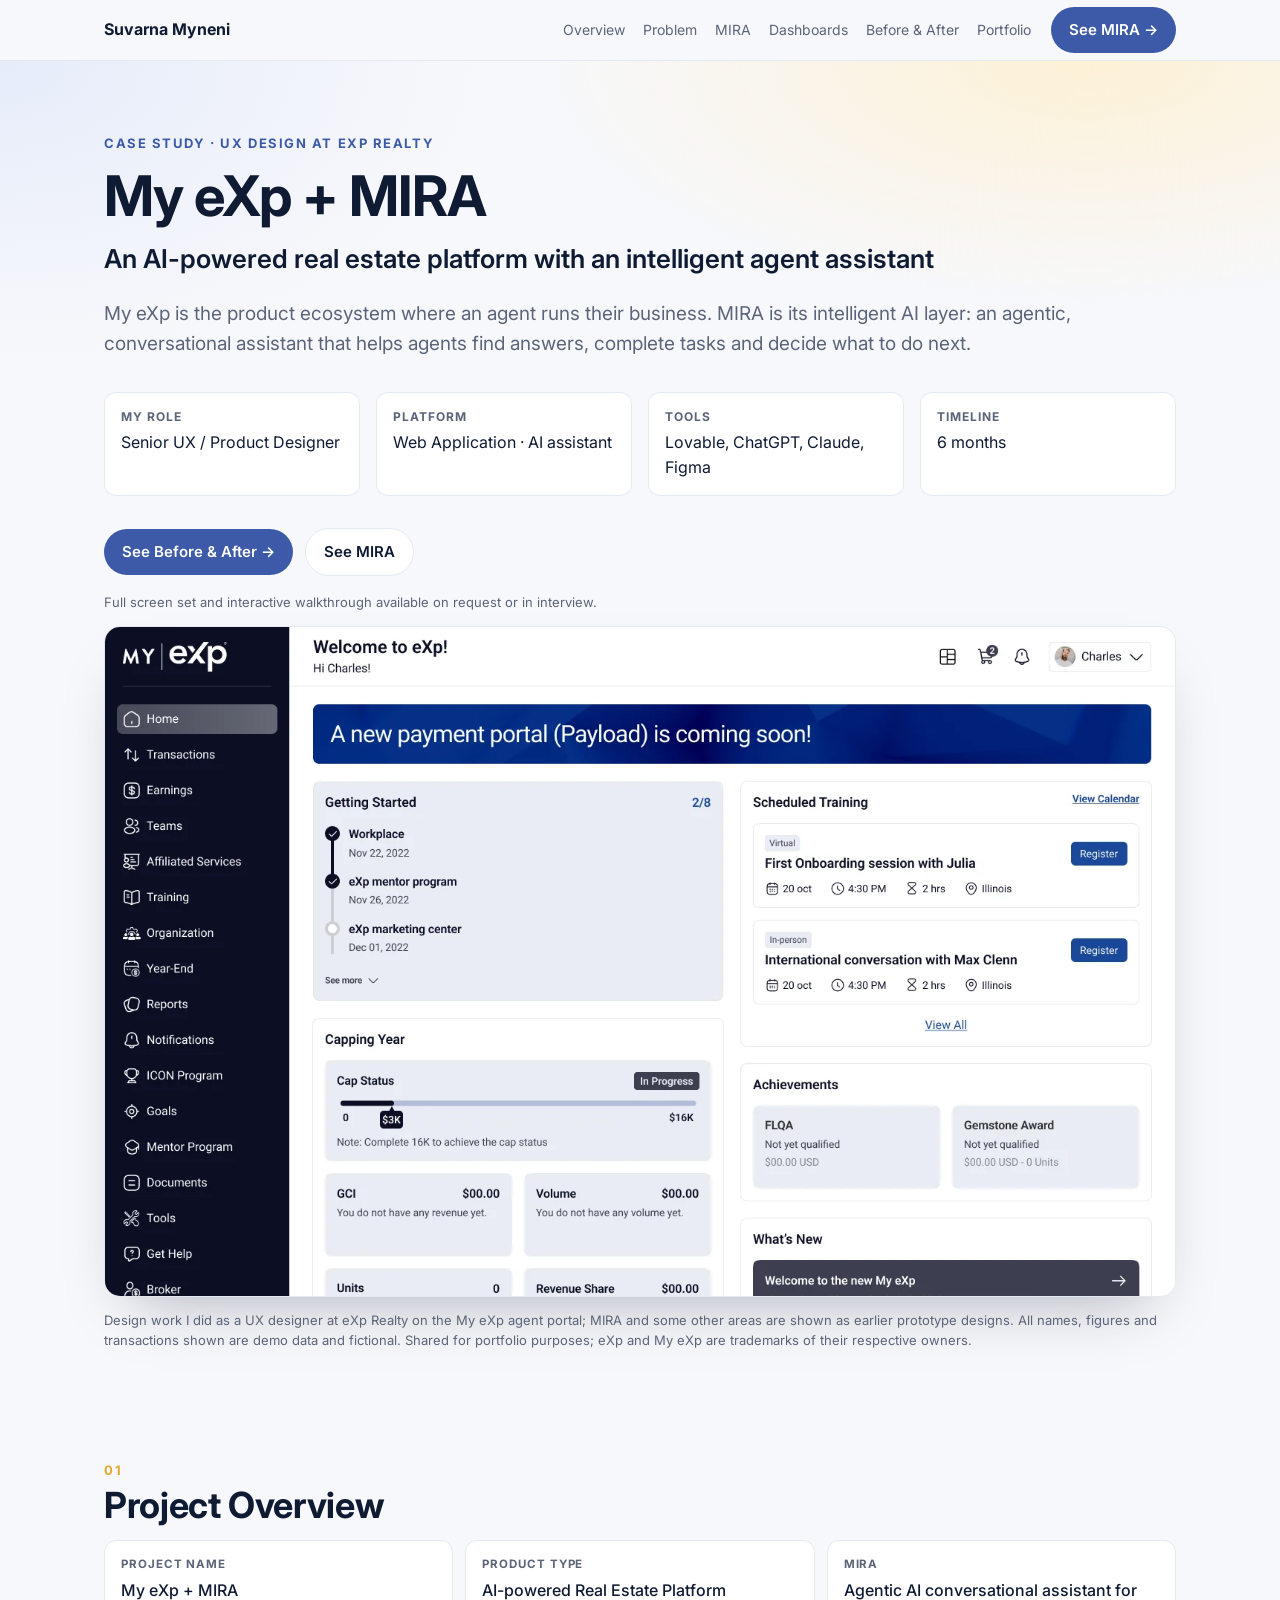
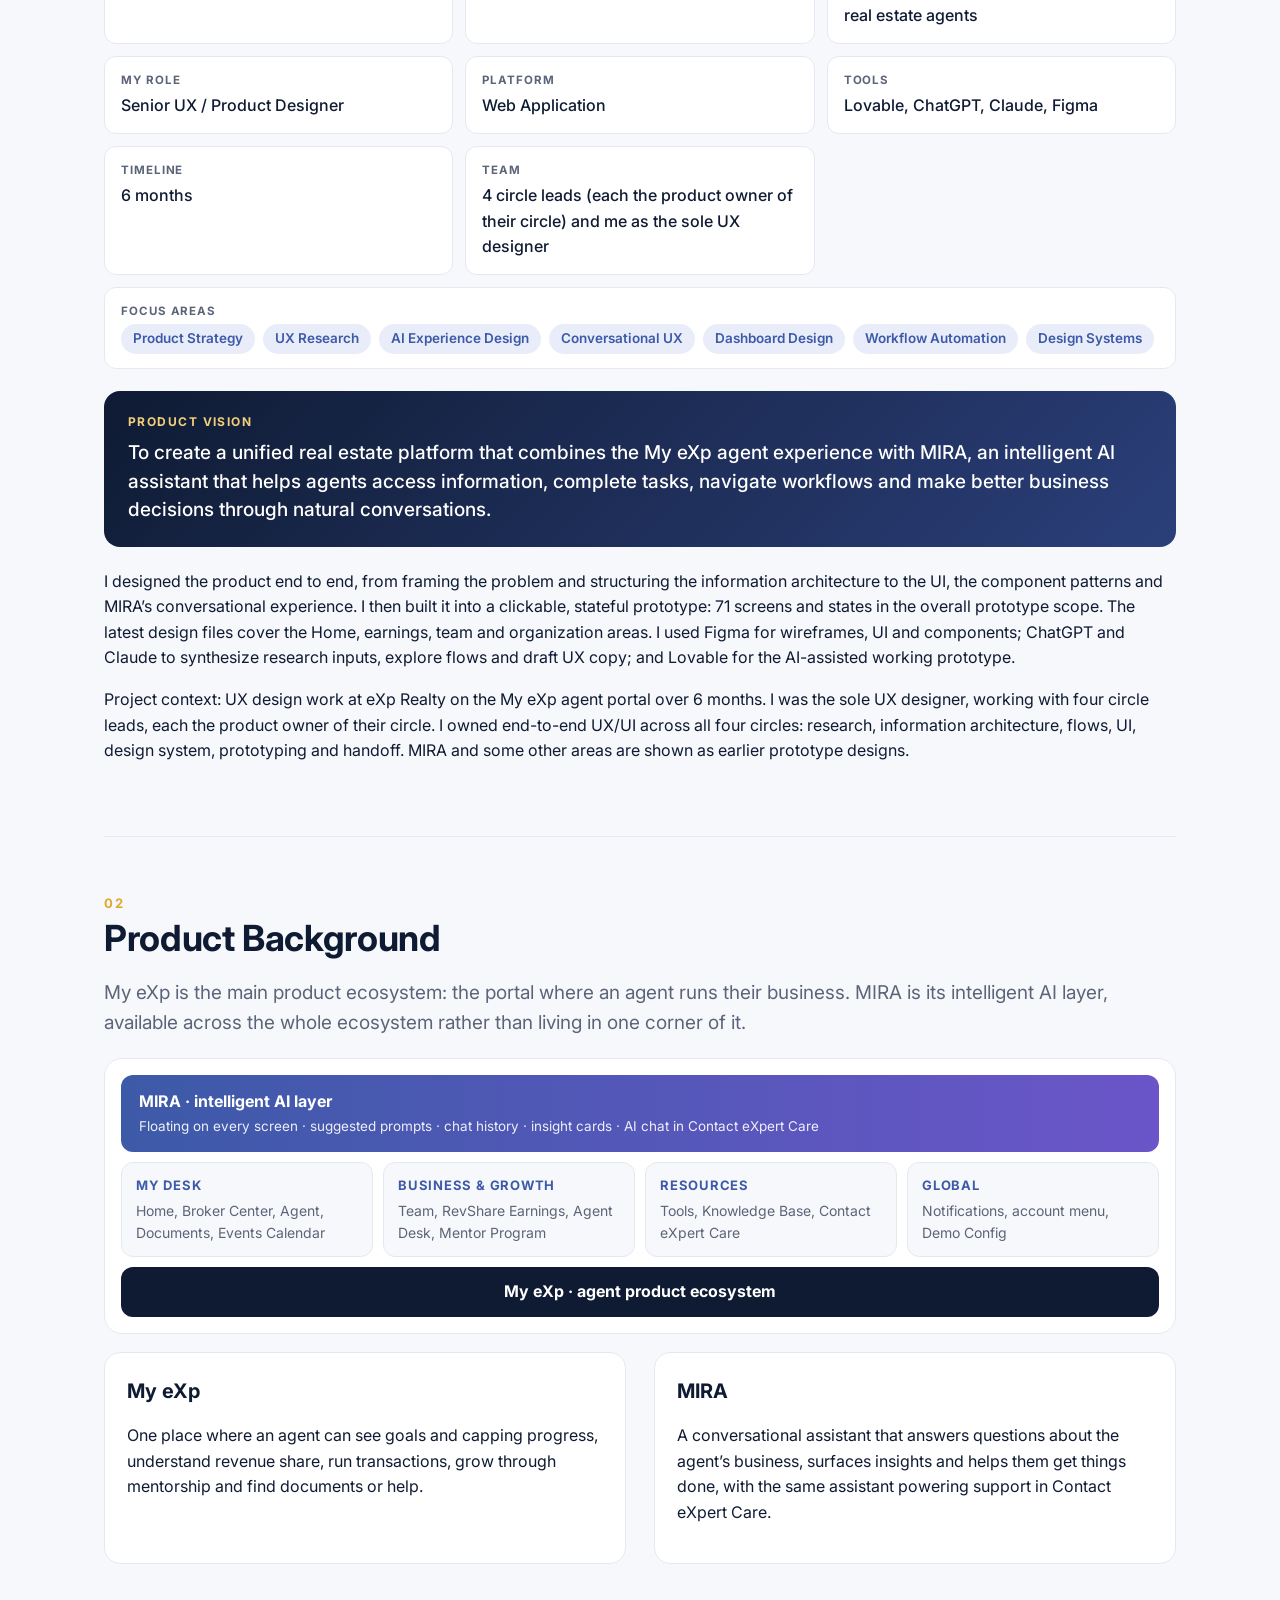
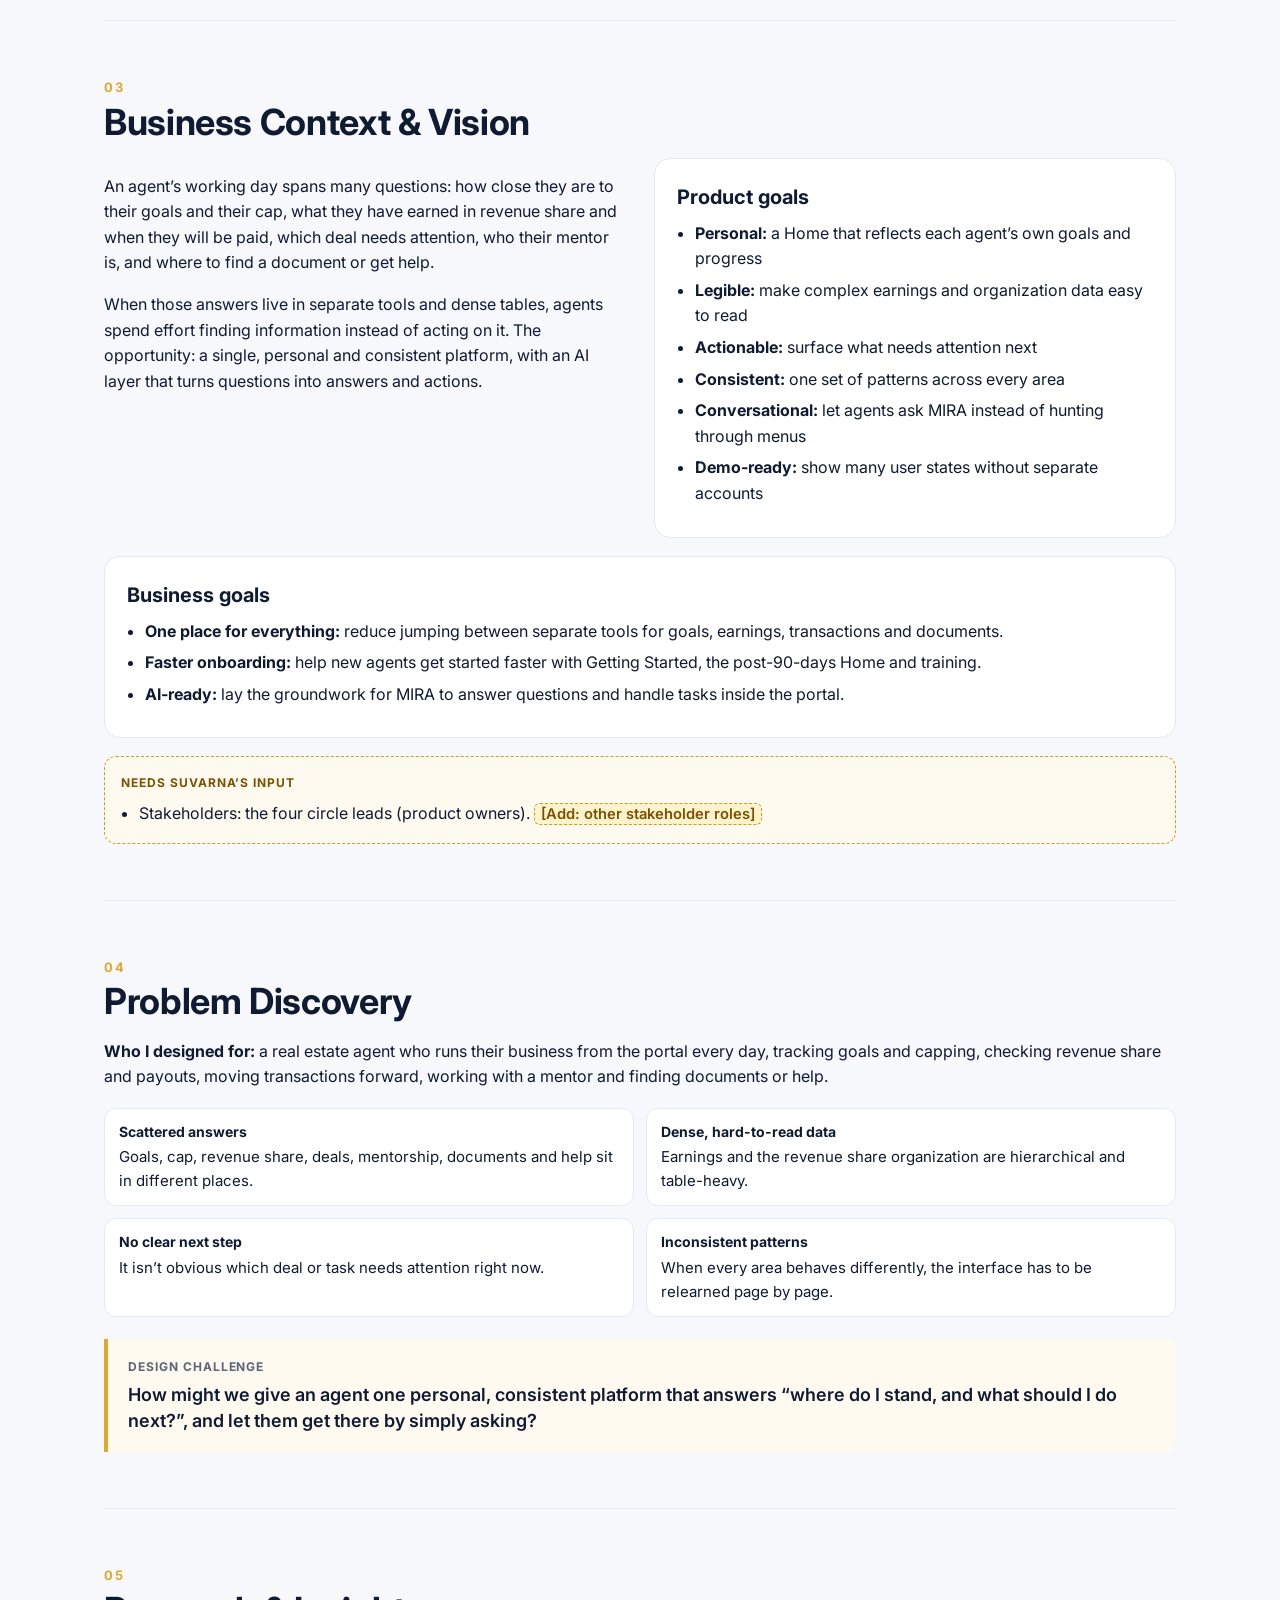
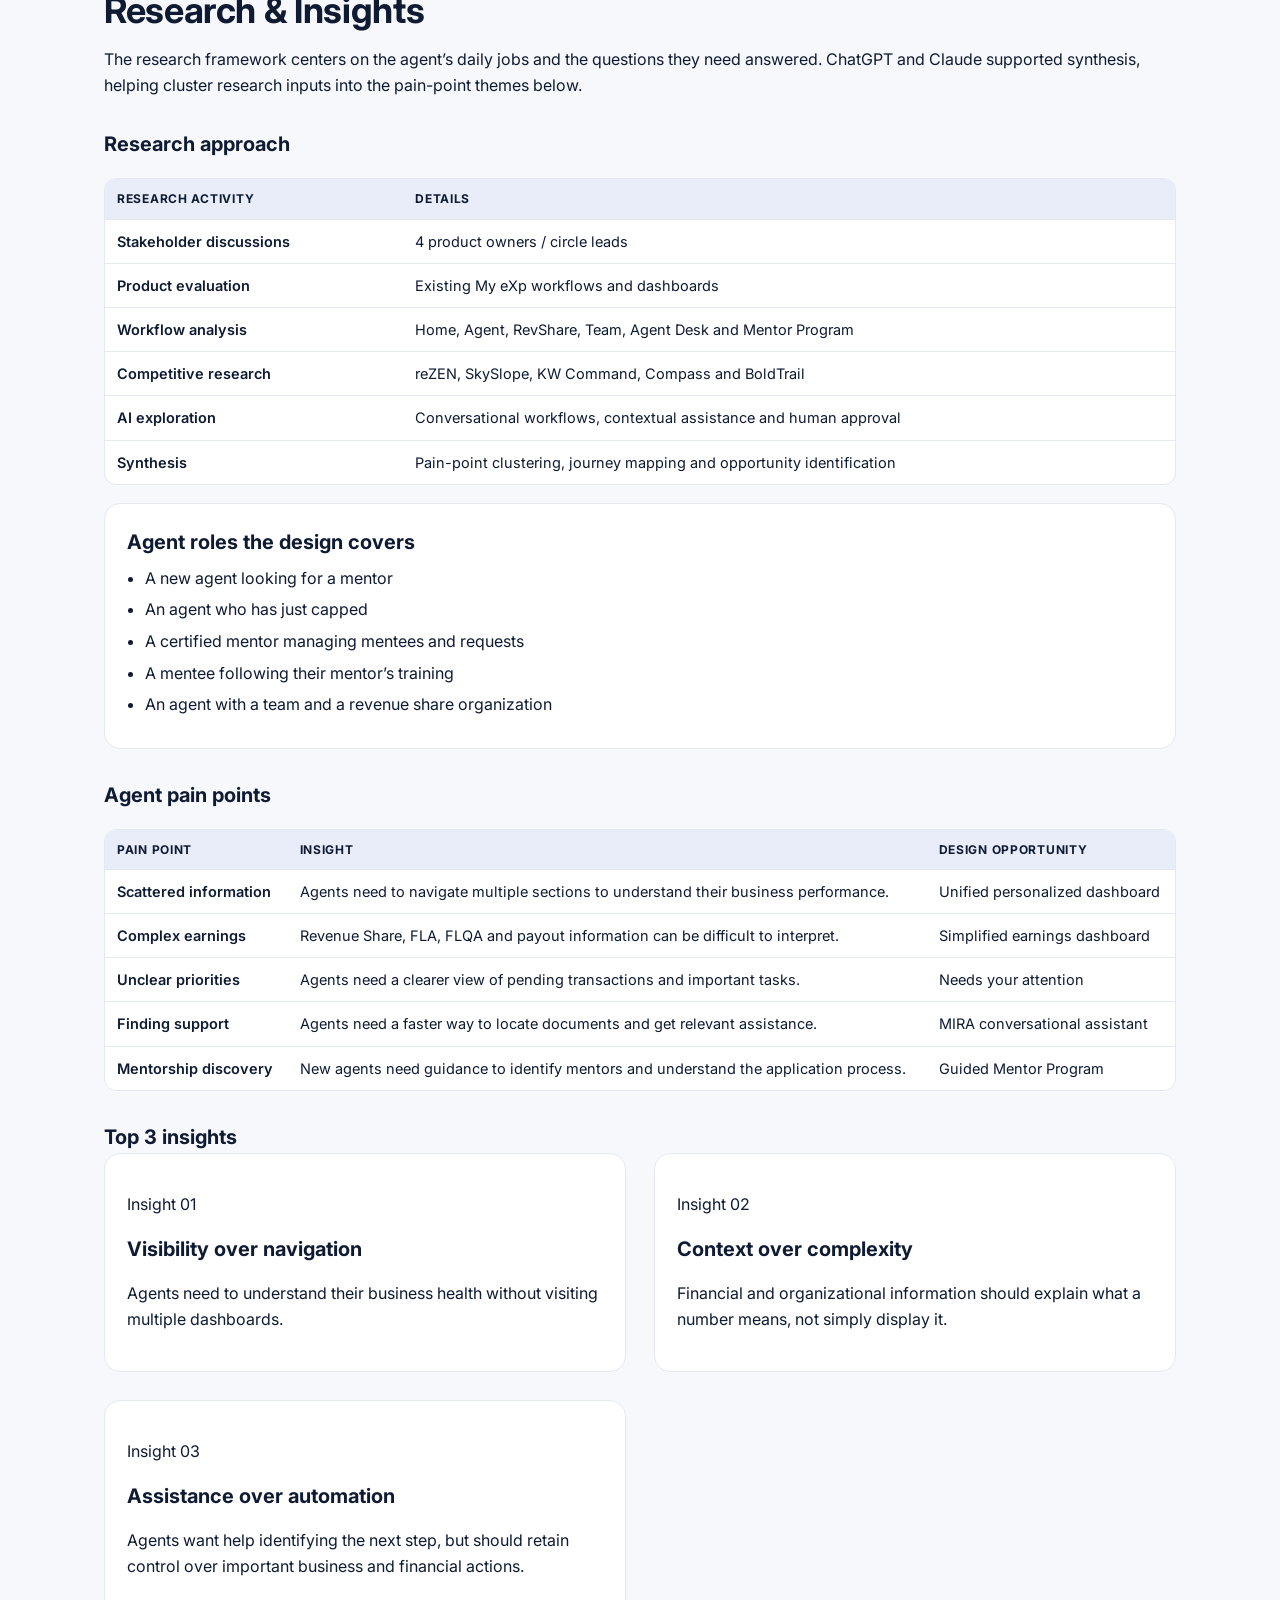
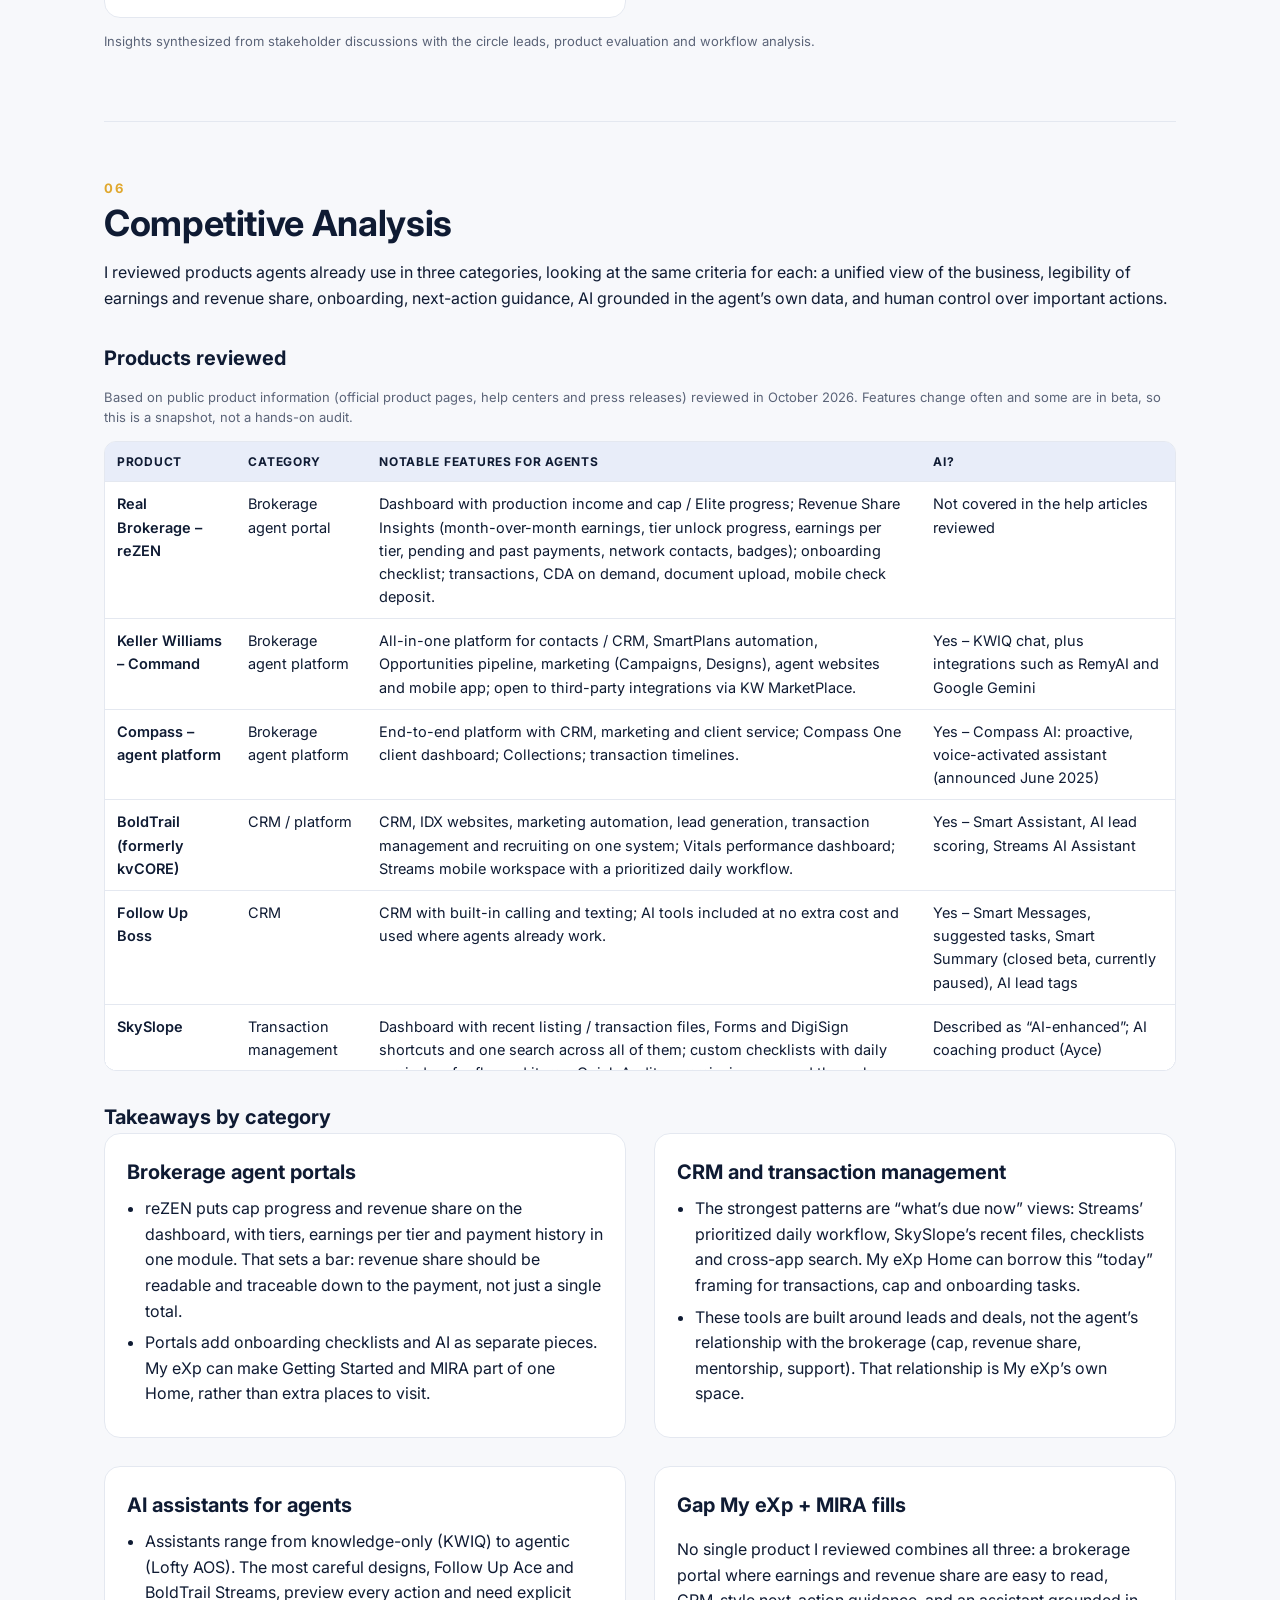
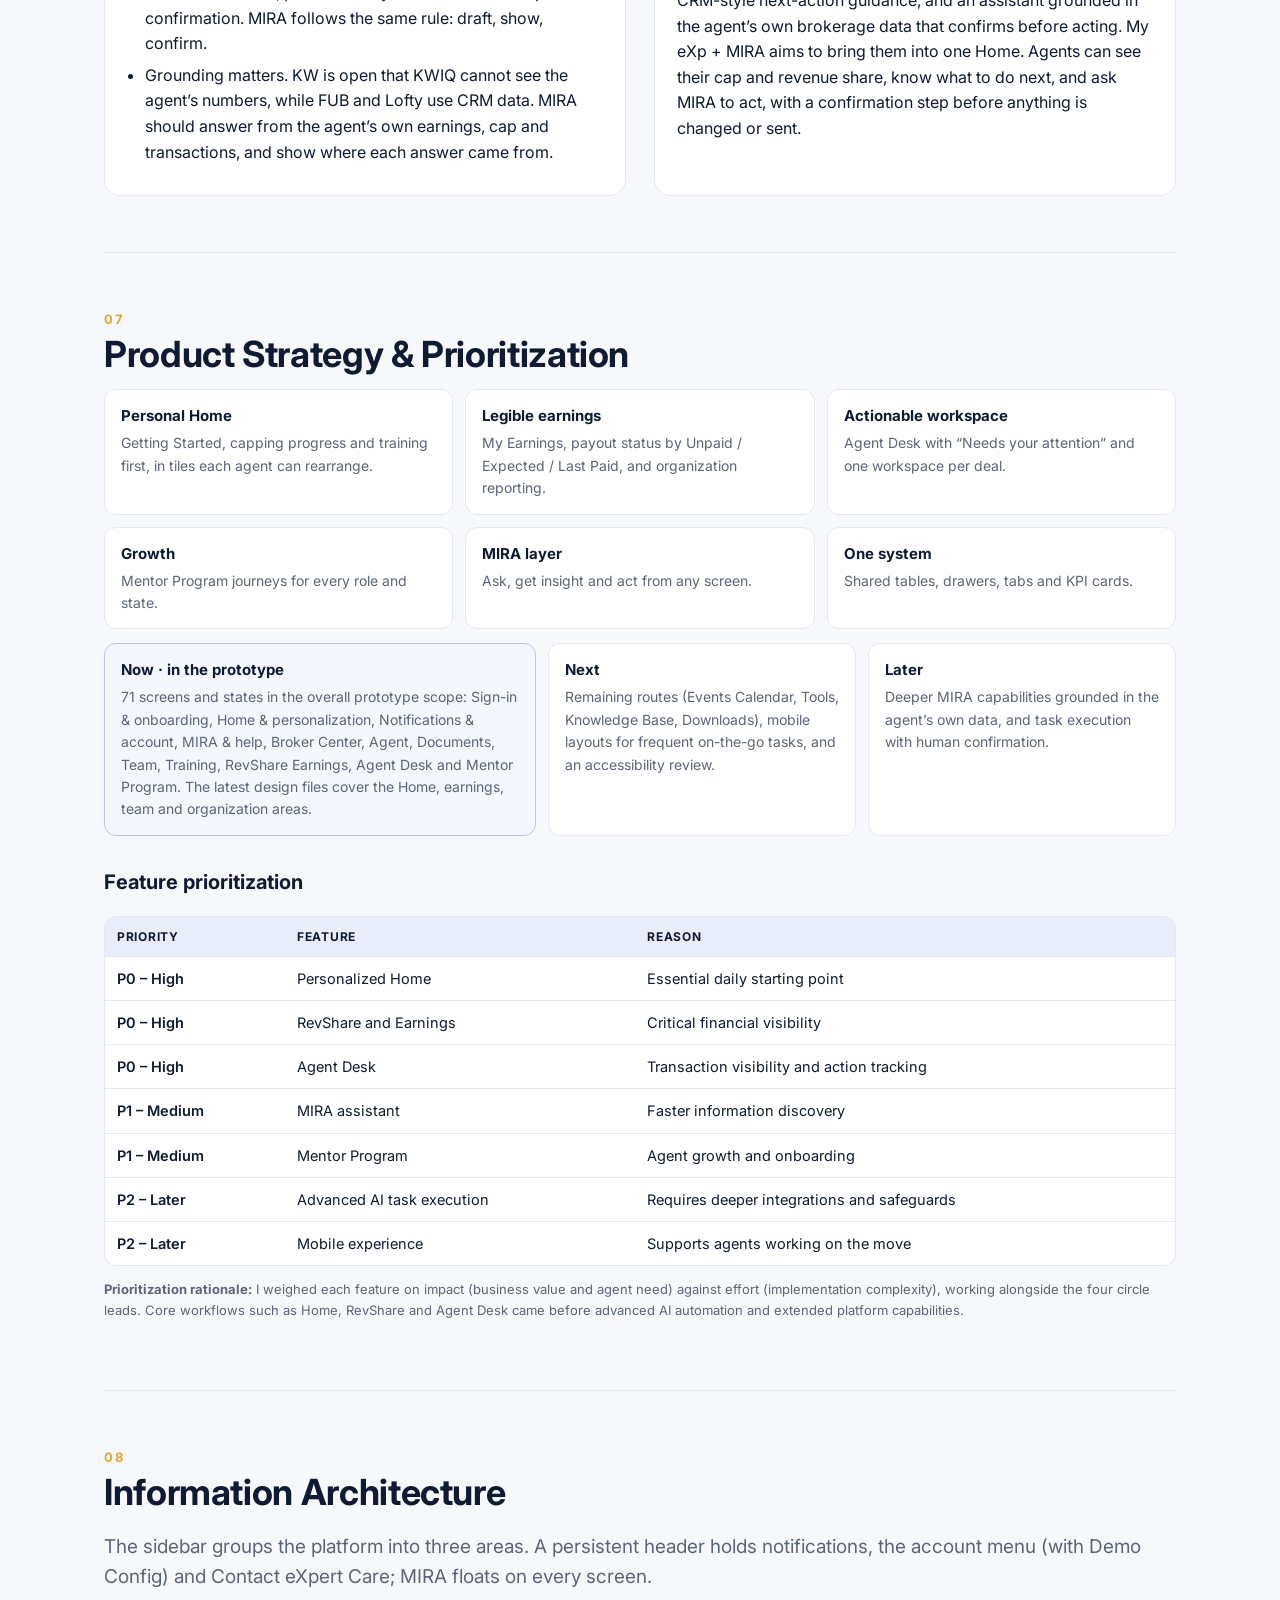
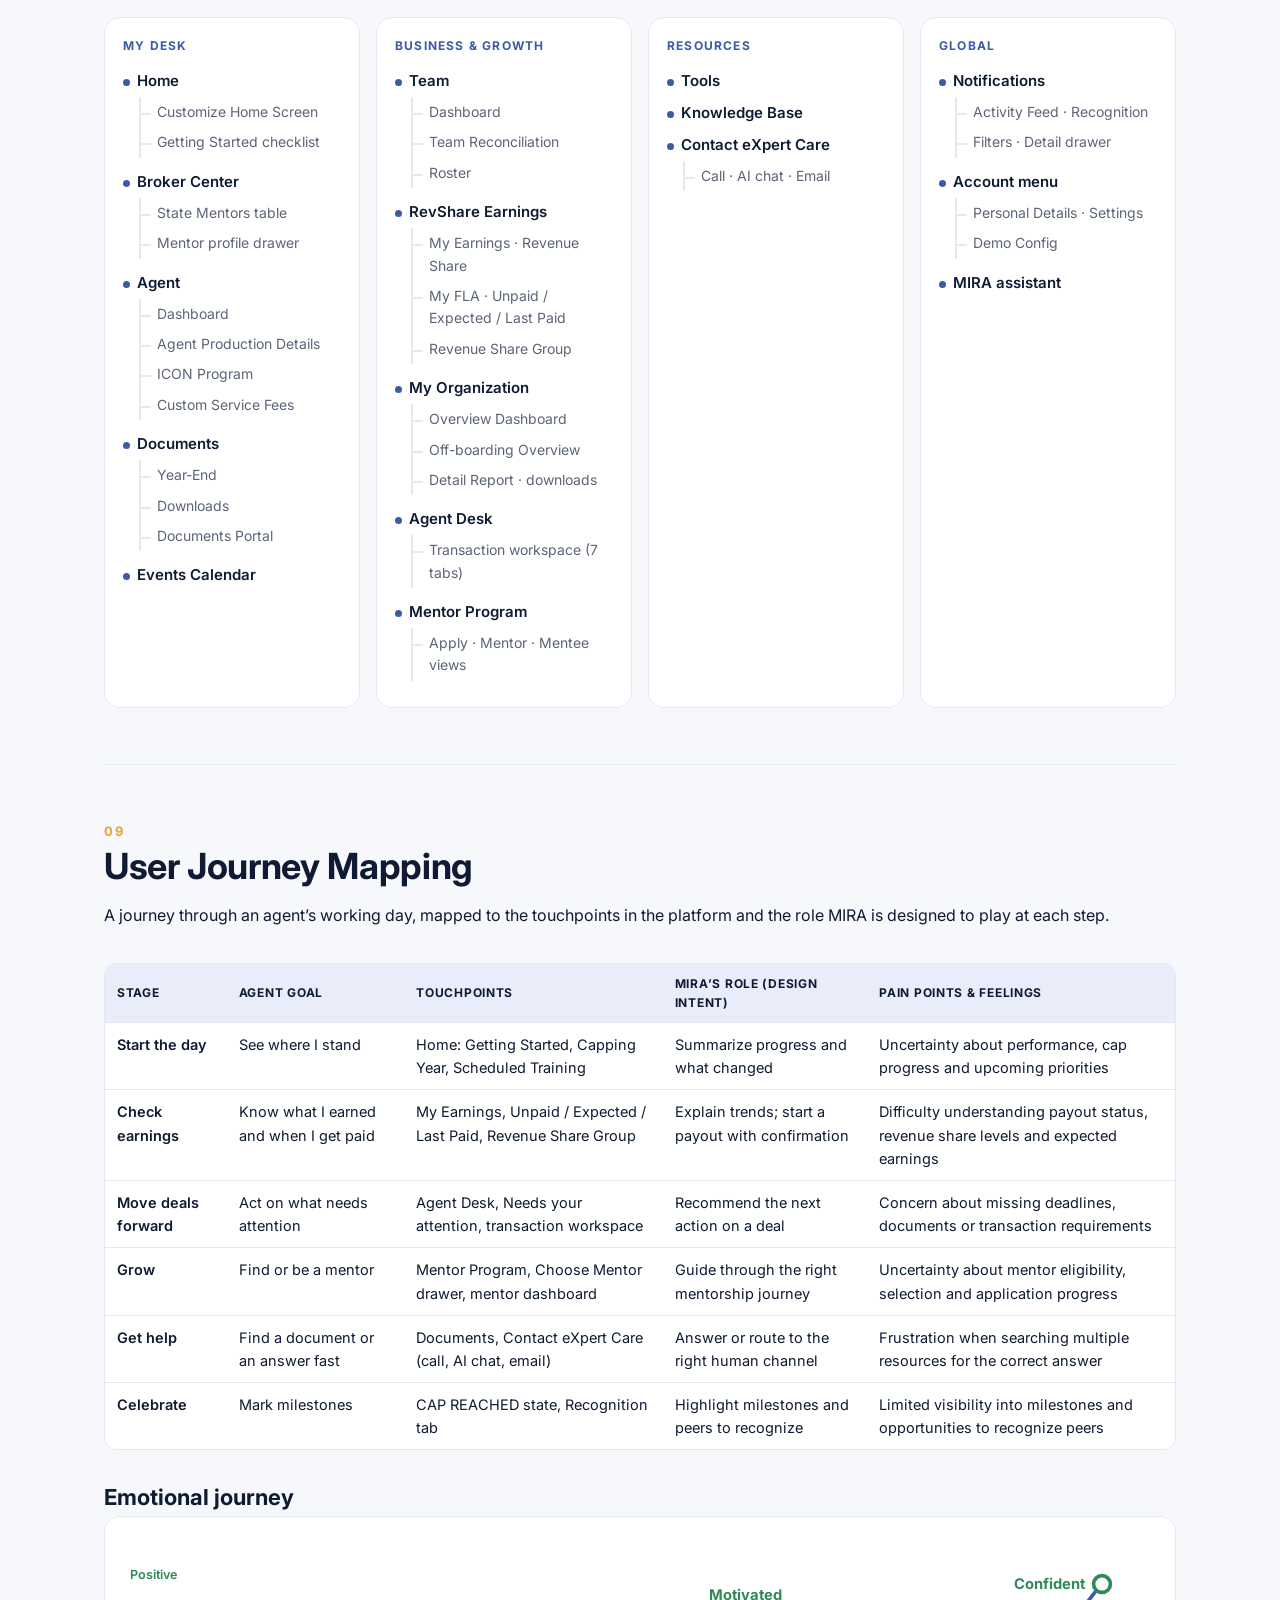
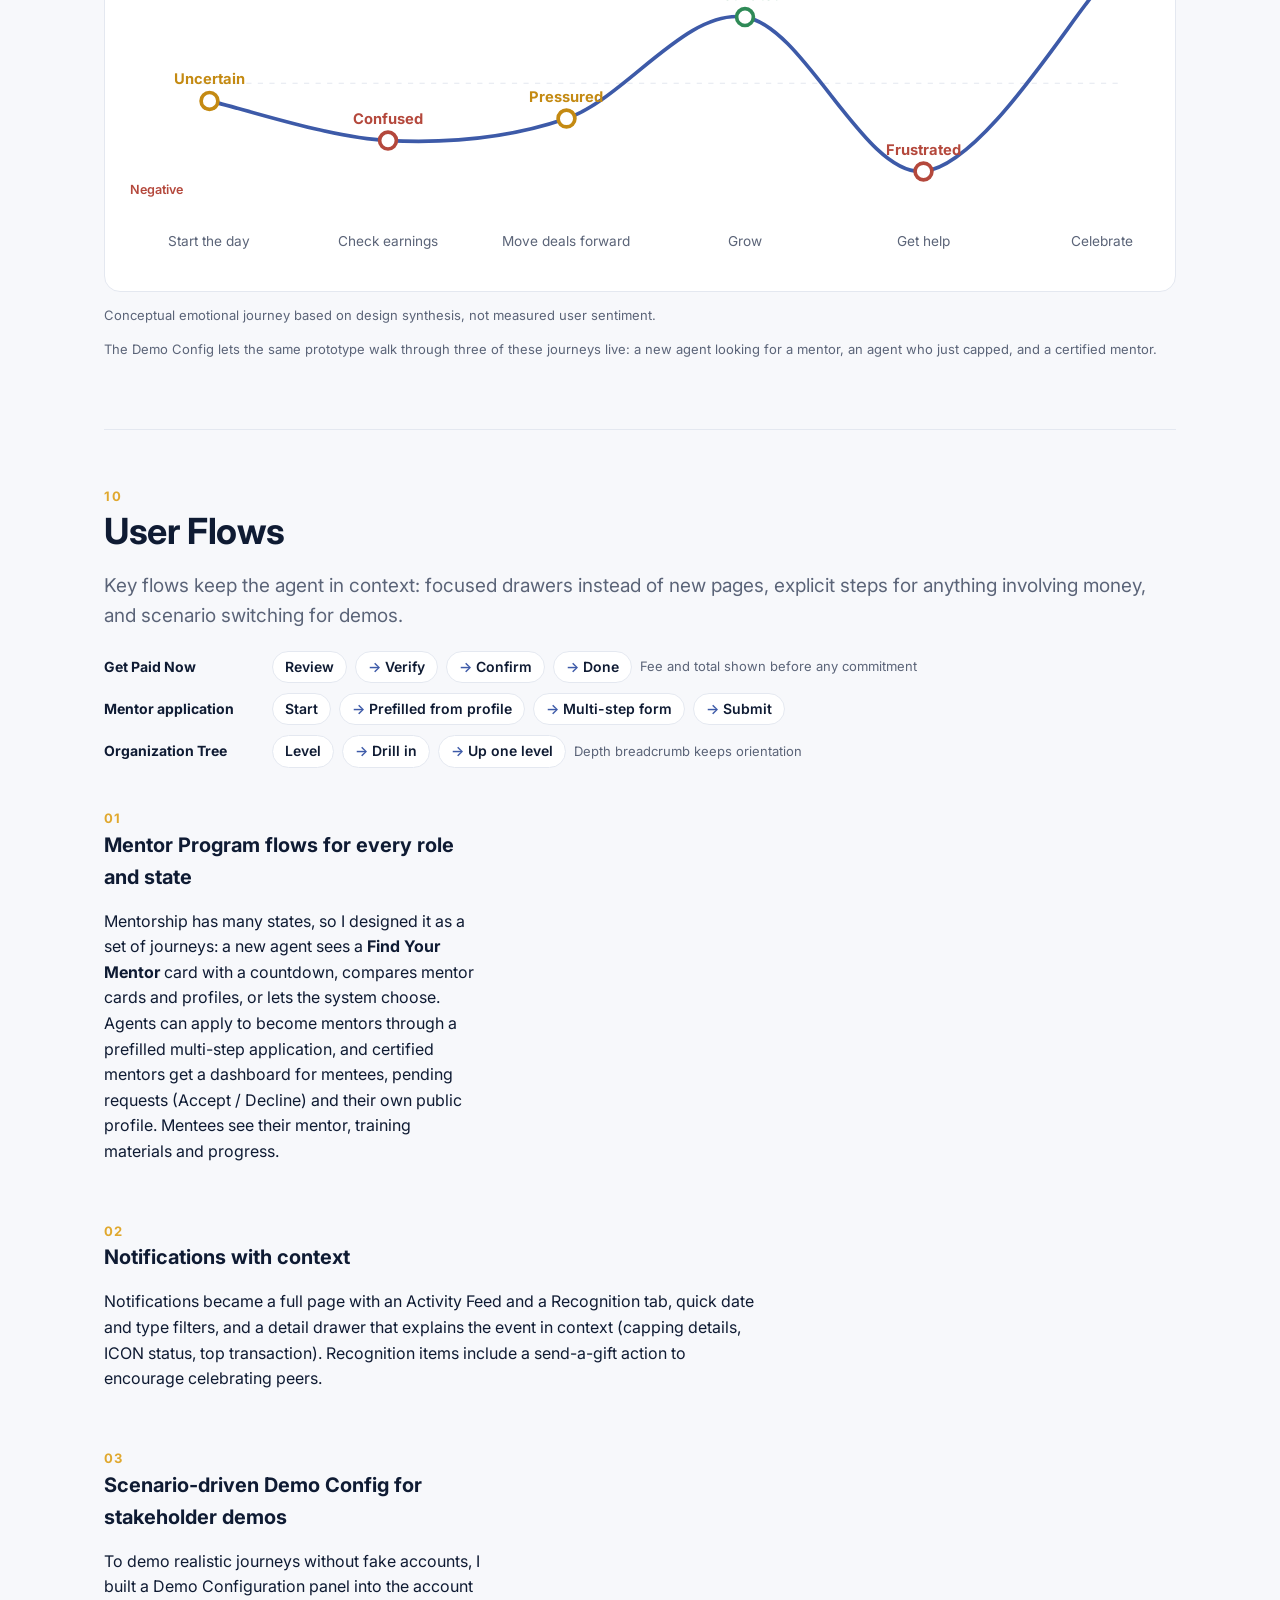
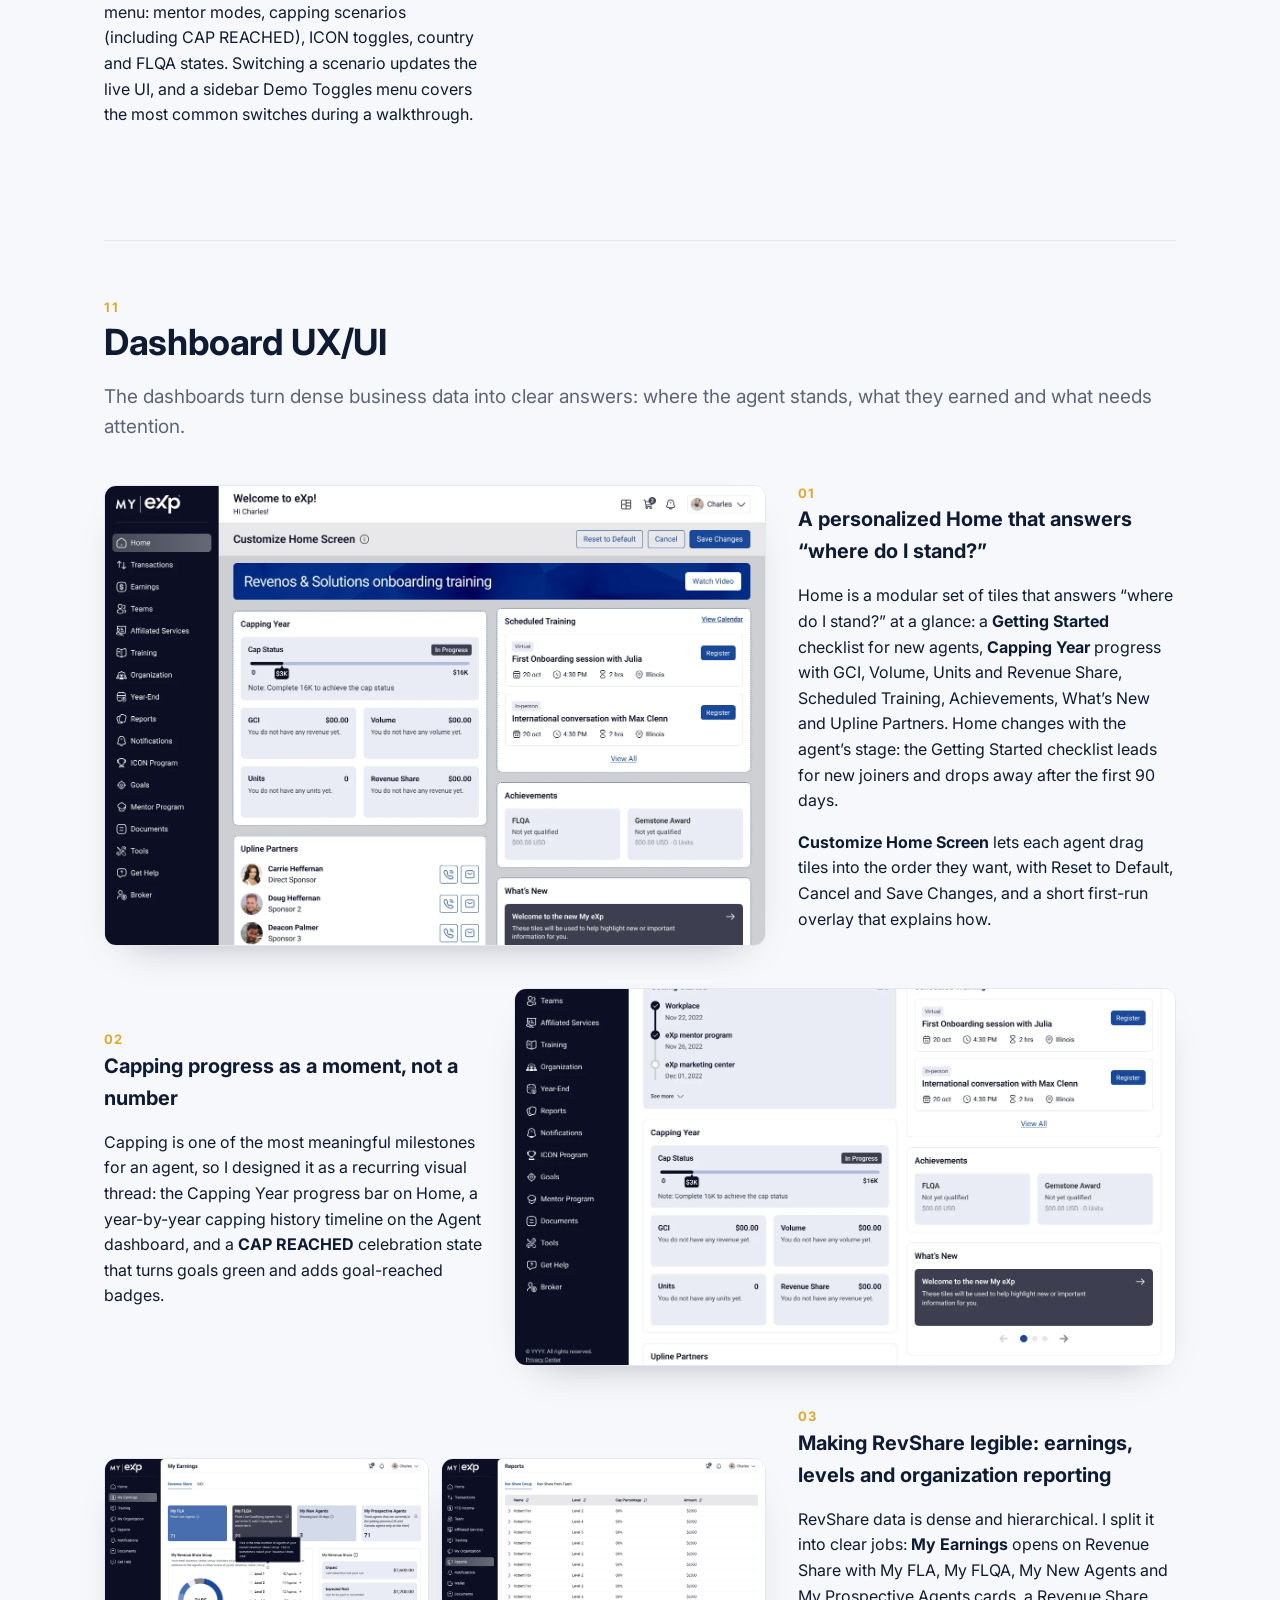
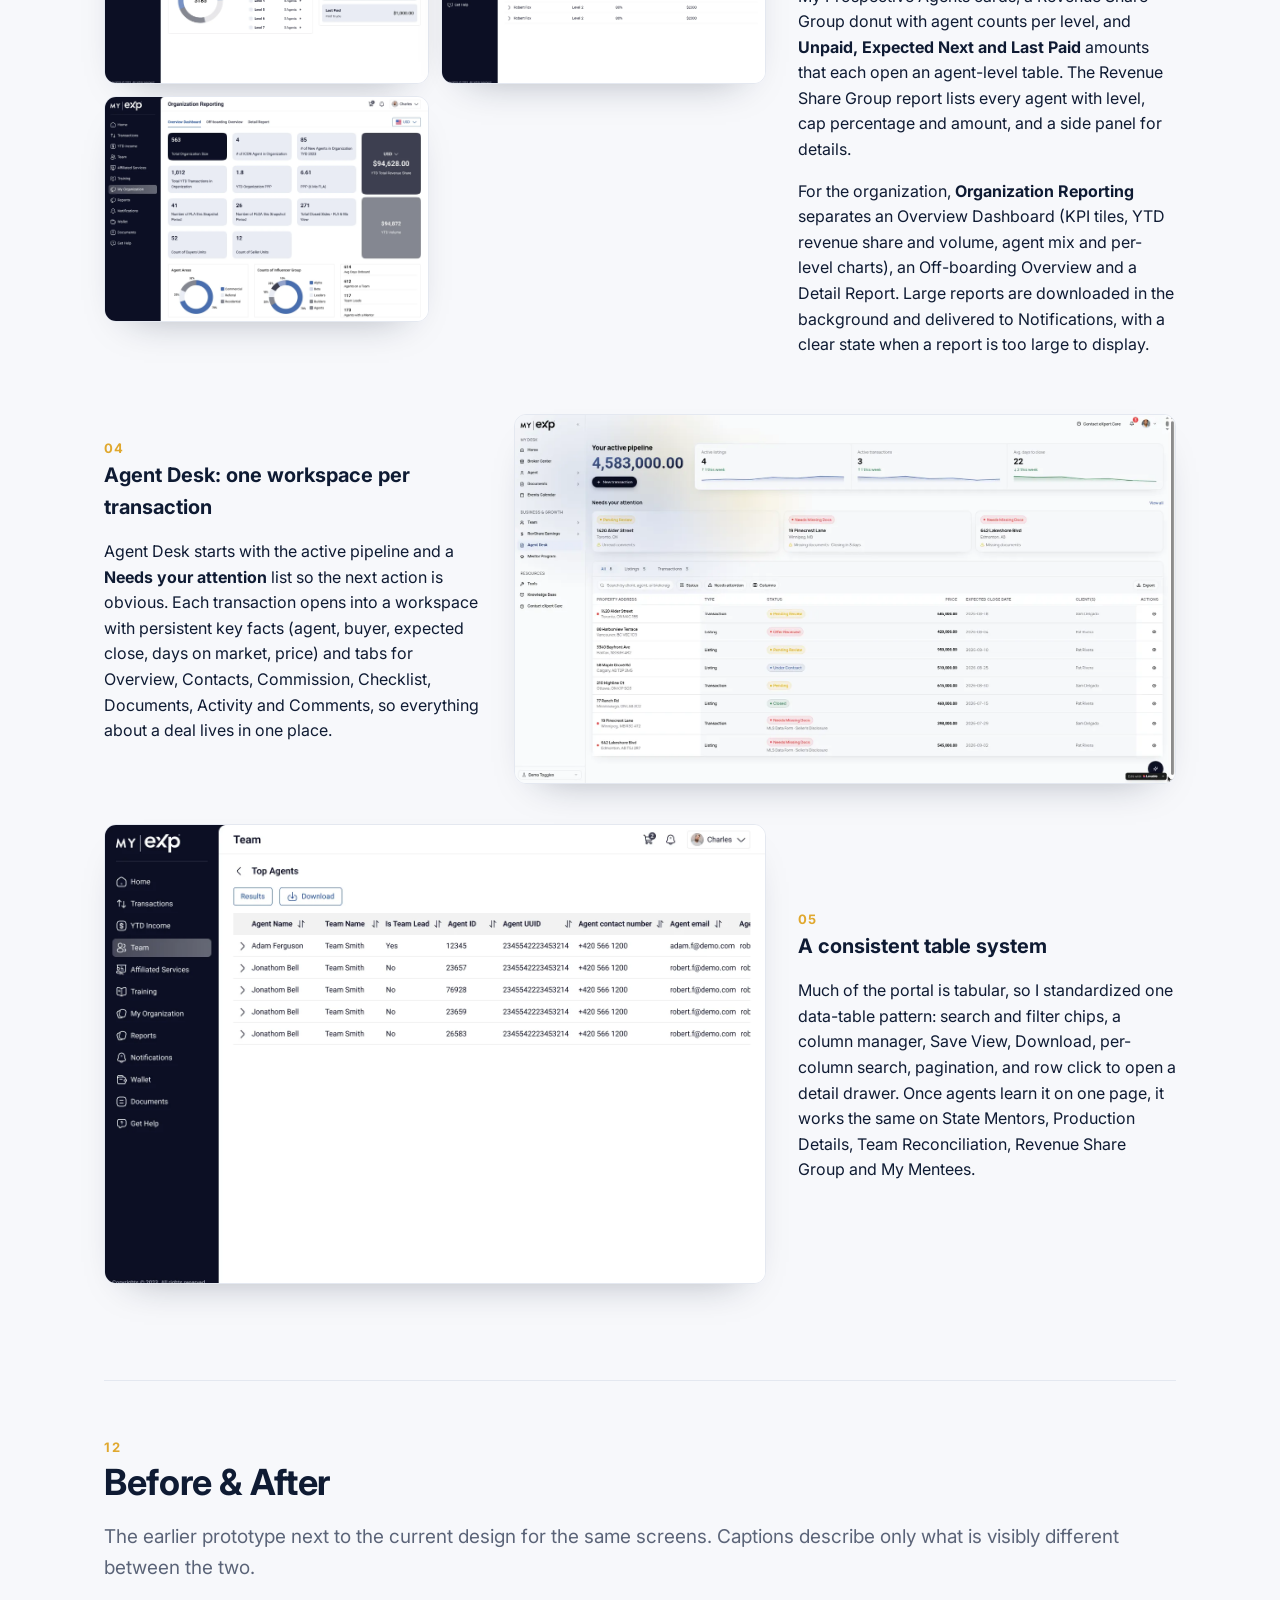
==== index.html @ 6cd8ee83 "Proofread: spelling and grammar fixes" ====
<!doctype html><html lang="en"><head><meta charset="utf-8"><meta name="viewport" content="width=device-width,initial-scale=1">
<title>My eXp + MIRA — An AI-powered real estate platform · Suvarna Myneni</title>
<meta name="description" content="Case study by Suvarna Myneni: My eXp + MIRA, an AI-powered real estate platform with an intelligent agent assistant. Designed in Figma and prototyped in Lovable.">
<link rel="preconnect" href="https://fonts.googleapis.com"><link href="https://fonts.googleapis.com/css2?family=Inter:wght@400;500;600;700&display=swap" rel="stylesheet">
<link rel="stylesheet" href="assets/style.css"><style>.shots.one{grid-template-columns:1fr}img.v2.capcrop{aspect-ratio:1440/820;object-position:0 32%}img.v2{aspect-ratio:1440/1000;object-fit:cover;object-position:top;width:100%}.heroimg img.v2{aspect-ratio:1440/900}.badge2{display:inline-block;font-size:10px;font-weight:700;letter-spacing:.04em;text-transform:uppercase;padding:2px 6px;border-radius:999px;background:#e3f4ea;color:#1f6f4a;margin-left:6px;vertical-align:middle}.badge2.old{background:#eef0f5;color:#5d6680}.thumbs a .badge2{display:inline-block;padding:2px 6px;margin-left:4px}.ba{display:grid;gap:22px;margin-top:18px}.bapair{border:1px solid var(--line);border-radius:14px;background:var(--card,#fff);padding:14px 16px 16px}.bapair h3{margin:0 0 10px;font-size:17px}.bagrid{display:grid;grid-template-columns:1fr 1fr;gap:12px}.bagrid figure{margin:0}.bagrid a{display:block;border-radius:10px;overflow:hidden;border:1px solid var(--line)}.bagrid img{width:100%;aspect-ratio:16/10;object-fit:cover;object-position:top}.bagrid figcaption{font-size:11px;font-weight:700;letter-spacing:.08em;text-transform:uppercase;color:var(--muted,#6b7488);margin:0 0 6px}.bagrid figure.after figcaption{color:#1f6f4a}.bapair p{margin:10px 0 0;font-size:14px}.bapair .src{font-size:12px;color:var(--muted,#6b7488);margin-top:4px}@media(max-width:700px){.bagrid{grid-template-columns:1fr}}.subtitle{font-size:clamp(20px,2.4vw,26px);font-weight:600;color:var(--ink);margin:-6px 0 14px}
main{min-width:0}
main section.cs{padding:56px 0;border-top:1px solid var(--line);scroll-margin-top:70px}
main section.cs:first-child{border-top:0}
.secnum{font-size:13px;font-weight:700;color:var(--gold);letter-spacing:.12em;margin-bottom:4px}
h3.sub{margin:36px 0 10px;font-size:22px}
.ov{display:grid;grid-template-columns:repeat(3,1fr);gap:12px;margin:8px 0 22px}
.ov div{background:var(--card);border:1px solid var(--line);border-radius:12px;padding:14px 16px;font-weight:500}
.ov div.wide{grid-column:1/-1}
.ov b{display:block;font-size:11.5px;letter-spacing:.08em;text-transform:uppercase;color:var(--muted);margin-bottom:4px}
.chips{display:flex;flex-wrap:wrap;gap:8px;margin-top:4px}.chips i{font-style:normal;font-size:13.5px;background:var(--brand2);color:var(--brand);border-radius:999px;padding:4px 12px;font-weight:600}
.vision{margin:0 0 22px;padding:22px 24px;border-radius:16px;background:linear-gradient(135deg,#0f1b33,#2b3f7a);color:#fff;font-size:19px;line-height:1.5;font-weight:500}
.vision b{display:block;font-size:12px;letter-spacing:.12em;text-transform:uppercase;color:#f3cf7a;margin-bottom:8px}
.ph{display:inline;background:#fff3cd;border:1px dashed #d39a1c;color:#7a5200;border-radius:6px;padding:1px 6px;font-weight:600;font-size:.92em}
.phbox{margin:18px 0 0;border:1.5px dashed #d39a1c;background:#fffaf0;border-radius:12px;padding:12px 16px}
.phbox b{font-size:12px;letter-spacing:.08em;text-transform:uppercase;color:#7a5200}.phbox ul{margin:6px 0 0;padding-left:18px}.phbox li{margin:4px 0}
.eco{border:1px solid var(--line);border-radius:18px;background:var(--card);padding:16px;margin:18px 0 18px}
.eco-layer{background:linear-gradient(90deg,#3d5aa8,#6b55c9);color:#fff;border-radius:12px;padding:14px 18px;display:flex;flex-direction:column;gap:2px}
.eco-layer span{font-size:13.5px;opacity:.9}
.eco-areas{display:grid;grid-template-columns:repeat(4,1fr);gap:10px;margin:10px 0}
.eco-areas div{border:1px solid var(--line);border-radius:12px;padding:12px 14px;background:var(--bg)}
.eco-areas h4{margin:0 0 4px;font-size:13px;letter-spacing:.06em;text-transform:uppercase;color:var(--brand)}.eco-areas p{margin:0;font-size:14px;color:var(--muted)}
.eco-base{background:var(--ink);color:#fff;border-radius:12px;padding:12px 18px;text-align:center}
.challenge{margin:22px 0 0;padding:18px 20px;border-left:4px solid var(--gold);background:#fffaf0;border-radius:0 12px 12px 0}
.challenge b{display:block;font-size:12px;letter-spacing:.08em;text-transform:uppercase;color:var(--muted);margin-bottom:6px}
.challenge p{margin:0;font-size:18px;font-weight:600;line-height:1.45}
.pains{display:grid;grid-template-columns:1fr 1fr;gap:12px;margin:18px 0 0;padding:0;list-style:none}
.pains li{background:var(--card);border:1px solid var(--line);border-radius:12px;padding:12px 14px;font-size:15px}
.pains li b{display:block;font-size:14px;margin-bottom:2px}
.tblwrap{overflow-x:auto}
.tblwrap.cmp{max-height:70vh;overflow:auto;border:1px solid var(--line);border-radius:12px;background:var(--card)}
.tblwrap.cmp .tbl{margin-top:0;border:0;border-radius:0;overflow:visible}
.tblwrap.cmp .tbl thead th{position:sticky;top:0;z-index:2;background:var(--brand2);box-shadow:0 1px 0 var(--line)}
.tbl{width:100%;border-collapse:separate;border-spacing:0;margin-top:18px;background:var(--card);border:1px solid var(--line);border-radius:12px;overflow:hidden;font-size:14.5px}
.tbl th{text-align:left;background:var(--brand2);font-size:12px;letter-spacing:.06em;text-transform:uppercase;color:var(--ink);padding:10px 12px}
.tbl td{padding:10px 12px;border-top:1px solid var(--line);vertical-align:top}.tbl td:first-child{font-weight:600}
.pillars{display:grid;grid-template-columns:repeat(3,1fr);gap:12px}
.pillars div,.nnl div{background:var(--card);border:1px solid var(--line);border-radius:12px;padding:14px 16px}
.pillars h4,.nnl h4{margin:0 0 4px;font-size:15px}.pillars p,.nnl p{margin:0;font-size:14px;color:var(--muted)}
.nnl{display:grid;grid-template-columns:1.4fr 1fr 1fr;gap:12px;margin-top:14px}.nnl div:first-child{border-color:#b9c6ea;background:#f4f7fe}
.flowrow{display:flex;flex-wrap:wrap;align-items:center;gap:8px;margin:10px 0;font-size:14px}
.flowrow b{min-width:160px}.flowrow span{background:var(--card);border:1px solid var(--line);border-radius:999px;padding:4px 12px;font-weight:600}
.flowrow span+span:before{content:"→ ";color:var(--brand)}.flowrow em{color:var(--muted);font-style:normal;font-size:13px}
main .dec{margin:40px 0}
.mira{background:linear-gradient(180deg,#f1f0fd 0,transparent 420px);margin:0 -28px;padding-left:28px!important;padding-right:28px!important;border-radius:24px}
.mira-proto{align-items:start}.mira .shots a{box-shadow:0 18px 40px -26px rgba(61,90,168,.6)}
.caps{display:grid;grid-template-columns:repeat(3,1fr);gap:12px;margin-top:12px}
.cap{background:var(--card);border:1px solid var(--line);border-radius:14px;padding:14px 16px}
.cap h4{margin:8px 0 4px;font-size:15.5px}.cap p{margin:0;font-size:14px;color:var(--muted);line-height:1.5}
.tag{display:inline-block;font-size:11px;font-weight:700;letter-spacing:.04em;border-radius:999px;padding:2px 9px}
.tprototyped{background:#e3f4ea;color:#1f6b41}.tdesigned{background:var(--brand2);color:var(--brand)}.troadmap{background:#fdf1d6;color:#7a5200}
.flowcard{padding:18px}.mflow{width:100%;height:auto;display:block}
ol.wf{padding-left:20px;margin:8px 0}ol.wf li{margin:8px 0;font-size:15px}
.shots.two{grid-template-columns:1fr 1fr;margin-top:18px}
.steps{display:grid;grid-template-columns:repeat(3,1fr);gap:12px;margin:8px 0 18px;counter-reset:s}
.steps div{background:var(--card);border:1px solid var(--line);border-radius:14px;padding:16px}
.steps div:before{counter-increment:s;content:"0" counter(s);font-size:12px;font-weight:700;color:var(--gold);letter-spacing:.1em}
.steps h4{margin:6px 0 6px;font-size:15px}.steps p{margin:0;font-size:14px;color:var(--muted);line-height:1.5}
.steps .tool{display:inline-block;margin-top:8px;font-size:11.5px;font-weight:600;color:var(--brand);background:var(--brand2);border-radius:999px;padding:2px 9px}
.uis{display:grid;grid-template-columns:repeat(2,1fr);gap:16px;margin-top:18px}
.uis .card h3{font-size:17px}.uis .card p{margin:4px 0 0;font-size:15px;color:var(--muted)}.uis .card ul.clean li{font-size:15px}
.uishots{display:grid;grid-template-columns:repeat(4,1fr);gap:12px;margin-top:18px}
.uishots a{display:block;border-radius:12px;overflow:hidden;border:1px solid var(--line);text-decoration:none;color:var(--ink);background:var(--card);font-size:13px;font-weight:600}
.uishots a span{display:block;padding:8px 10px}
.outs{display:grid;grid-template-columns:repeat(4,1fr);gap:12px}
.outs div{background:var(--card);border:1px solid var(--line);border-radius:14px;padding:16px}
.outs b{display:block;font-size:24px;color:var(--brand);letter-spacing:-.01em}.outs span{font-size:14px;color:var(--muted)}
#gallery{scroll-margin-top:70px}
@media(max-width:1000px){.mira{margin:0 -12px;padding-left:12px!important;padding-right:12px!important}}
@media(max-width:860px){.ov,.pillars,.caps,.outs,.steps{grid-template-columns:1fr 1fr}.nnl,.uis,.pains,.eco-areas{grid-template-columns:1fr}.uishots{grid-template-columns:1fr 1fr}}
@media(max-width:520px){.ov,.pillars,.caps,.outs,.steps,.shots.two{grid-template-columns:1fr}}
@media print{.caps{grid-template-columns:repeat(3,1fr)}}
.cs>h3{margin-top:30px;margin-bottom:0}

.emocard{padding:14px 10px}.emo{width:100%;height:auto;display:block}
.stages{display:grid;grid-template-columns:repeat(4,1fr);gap:14px;margin-top:14px}
.stage{background:var(--card);border:1px solid var(--line);border-radius:14px;overflow:hidden;display:flex;flex-direction:column}
.stage-media{aspect-ratio:16/10;background:#f1f3f8;border-bottom:1px solid var(--line);position:relative;overflow:hidden}
.stage-media a{display:block;height:100%}.stage-media img{width:100%;height:100%;object-fit:cover;object-position:0 0;display:block}
.stage-body{padding:14px 16px}.stage-n{font-size:12px;font-weight:700;color:var(--gold);letter-spacing:.1em}.stage-body h4{margin:4px 0 6px;font-size:15px}.stage-body p{margin:0;font-size:14px;color:var(--muted);line-height:1.5}
.wireph{position:absolute;inset:14px 14px 34px;display:grid;grid-template-columns:22% 1fr 1fr;grid-template-rows:22% 1fr 1fr;gap:7px}
.wireph i{border:1.5px dashed #b7c0d4;border-radius:6px}.wireph .w1{grid-row:1/4}.wireph .w2{grid-column:2/4}.wireph .w5{grid-column:2/4}
.phnote{position:absolute;left:0;right:0;bottom:6px;margin:0;text-align:center;font-size:11.5px}
.lead.strong{font-weight:600;color:var(--ink);margin-top:20px}
.status{margin-top:14px;padding:12px 14px;background:var(--brand2);border-radius:12px;font-size:14.5px}
.mira-hero{display:grid;grid-template-columns:1fr 1.05fr;gap:28px;align-items:center;margin:22px 0 10px;padding:30px;border-radius:22px;background:linear-gradient(135deg,#1b2350 0%,#3d3a9e 55%,#6b4fd8 100%);color:#fff;box-shadow:0 30px 60px -36px rgba(40,35,120,.8)}
.mh-eyebrow{display:inline-block;font-size:12px;font-weight:700;letter-spacing:.08em;text-transform:uppercase;color:#cfd3ff;background:rgba(255,255,255,.12);border-radius:999px;padding:4px 12px}
.mh-text h3{color:#fff;font-size:24px;line-height:1.3;margin:14px 0 10px}.mh-text p{color:#dfe2ff;margin:0}
.convo{background:#fff;color:var(--ink);border-radius:18px;padding:16px;box-shadow:0 20px 40px -24px rgba(0,0,0,.5)}
.convo-top{display:flex;justify-content:space-between;align-items:center;font-size:13px;margin-bottom:12px}.convo-top b{color:#4b3fc4;font-size:15px}.convo-top span{color:var(--muted);font-size:12px;background:#f1f0fd;border-radius:999px;padding:2px 10px}
.msg{border-radius:14px;padding:11px 14px;font-size:14.5px;line-height:1.5}.msg p{margin:0 0 8px}.msg p:last-of-type{margin-bottom:10px}
.msg.user{background:#3d5aa8;color:#fff;margin-left:auto;max-width:78%;border-bottom-right-radius:4px;margin-bottom:10px}
.msg.bot{background:#f5f6fb;border:1px solid var(--line);border-bottom-left-radius:4px}
.ctiles{display:grid;grid-template-columns:1fr 1fr;gap:8px;margin:6px 0 10px}.ctiles div{background:#fff;border:1px solid var(--line);border-radius:10px;padding:10px}.ctiles b{display:block;font-size:20px;color:var(--ink)}.ctiles span{font-size:12.5px;color:var(--muted)}
.cbar{height:9px;background:#e4e6f3;border-radius:99px;overflow:hidden}.cbar i{display:block;height:100%;background:linear-gradient(90deg,#3d5aa8,#6b4fd8);border-radius:99px}
.cbar-l{font-size:12.5px;color:var(--muted);margin:6px 0 10px!important}
.chips2{display:flex;gap:8px;flex-wrap:wrap}.chip{font-size:13px;font-weight:600;border:1px solid #c9cdea;color:#3d3a9e;border-radius:999px;padding:6px 12px;background:#fff}.chip.pri{background:#4b3fc4;border-color:#4b3fc4;color:#fff}
.tconfirm{background:#fde8e4;color:#9a3426;margin-left:6px}
@media(max-width:900px){.stages{grid-template-columns:1fr 1fr}.mira-hero{grid-template-columns:1fr;padding:20px}}
@media(max-width:560px){.stages{grid-template-columns:1fr}}
</style></head><body>
<nav class="top"><div class="wrap"><a class="brand" href="#">Suvarna Myneni</a><div class="links"><a href="#overview">Overview</a><a href="#problem">Problem</a><a href="#mira">MIRA</a><a href="#dashboard">Dashboards</a><a href="#before-after">Before &amp; After</a><a href="https://headless-brenxsjtqad-motiveux-1408.wix-site-host.com">Portfolio</a></div><a class="btn" href="#mira">See MIRA →</a></div></nav>
<header class="hero"><div class="wrap">
<div class="eyebrow">Case study · UX design at eXp Realty</div>
<h1>My eXp + MIRA</h1>
<p class="subtitle">An AI-powered real estate platform with an intelligent agent assistant</p>
<p class="lead">My eXp is the product ecosystem where an agent runs their business. MIRA is its intelligent AI layer: an agentic, conversational assistant that helps agents find answers, complete tasks and decide what to do next.</p>
<div class="meta"><div><b>My role</b>Senior UX / Product Designer</div><div><b>Platform</b>Web Application · AI assistant</div><div><b>Tools</b>Lovable, ChatGPT, Claude, Figma</div><div><b>Timeline</b>6 months</div></div>
<p><a class="btn" href="#before-after">See Before &amp; After →</a> &nbsp; <a class="btn ghost" href="#mira">See MIRA</a></p><p class="note">Full screen set and interactive walkthrough available on request or in interview.</p>
<div class="heroimg"><a href="img-v2/01-home.webp" target="_blank" rel="noopener"><img loading="lazy" class="v2" src="img-v2/01-home.webp" alt="Home — Modular home" width="1440" height="1576"></a></div>
<p class="note">Design work I did as a UX designer at eXp Realty on the My eXp agent portal; MIRA and some other areas are shown as earlier prototype designs. All names, figures and transactions shown are demo data and fictional. Shared for portfolio purposes; eXp and My eXp are trademarks of their respective owners.</p>
</div></header>
<div class="wrap">
<main>
<section id="overview" class="cs "><div class="secnum">01</div><h2>Project Overview</h2>

<div class="ov">
<div><b>Project Name</b>My eXp + MIRA</div>
<div><b>Product Type</b>AI-powered Real Estate Platform</div>
<div><b>MIRA</b>Agentic AI conversational assistant for real estate agents</div>
<div><b>My Role</b>Senior UX / Product Designer</div>
<div><b>Platform</b>Web Application</div>
<div><b>Tools</b>Lovable, ChatGPT, Claude, Figma</div>
<div><b>Timeline</b>6 months</div>
<div><b>Team</b>4 circle leads (each the product owner of their circle) and me as the sole UX designer</div>
<div class="wide"><b>Focus Areas</b><span class="chips"><i>Product Strategy</i><i>UX Research</i><i>AI Experience Design</i><i>Conversational UX</i><i>Dashboard Design</i><i>Workflow Automation</i><i>Design Systems</i></span></div>
</div>
<blockquote class="vision"><b>Product vision</b>To create a unified real estate platform that combines the My eXp agent experience with MIRA, an intelligent AI assistant that helps agents access information, complete tasks, navigate workflows and make better business decisions through natural conversations.</blockquote>
<p>I designed the product end to end, from framing the problem and structuring the information architecture to the UI, the component patterns and MIRA’s conversational experience. I then built it into a clickable, stateful prototype: 71 screens and states in the overall prototype scope. The latest design files cover the Home, earnings, team and organization areas. I used Figma for wireframes, UI and components; ChatGPT and Claude to synthesize research inputs, explore flows and draft UX copy; and Lovable for the AI-assisted working prototype.</p>
<p>Project context: UX design work at eXp Realty on the My eXp agent portal over 6 months. I was the sole UX designer, working with four circle leads, each the product owner of their circle. I owned end-to-end UX/UI across all four circles: research, information architecture, flows, UI, design system, prototyping and handoff. MIRA and some other areas are shown as earlier prototype designs.</p>
</section>

<section id="background" class="cs "><div class="secnum">02</div><h2>Product Background</h2>

<p class="lead">My eXp is the main product ecosystem: the portal where an agent runs their business. MIRA is its intelligent AI layer, available across the whole ecosystem rather than living in one corner of it.</p>
<div class="eco">
<div class="eco-layer"><b>MIRA · intelligent AI layer</b><span>Floating on every screen · suggested prompts · chat history · insight cards · AI chat in Contact eXpert Care</span></div>
<div class="eco-areas">
<div><h4>My Desk</h4><p>Home, Broker Center, Agent, Documents, Events Calendar</p></div>
<div><h4>Business &amp; Growth</h4><p>Team, RevShare Earnings, Agent Desk, Mentor Program</p></div>
<div><h4>Resources</h4><p>Tools, Knowledge Base, Contact eXpert Care</p></div>
<div><h4>Global</h4><p>Notifications, account menu, Demo Config</p></div>
</div>
<div class="eco-base"><b>My eXp · agent product ecosystem</b></div>
</div>
<div class="grid2"><div class="card"><h3>My eXp</h3><p>One place where an agent can see goals and capping progress, understand revenue share, run transactions, grow through mentorship and find documents or help.</p></div>
<div class="card"><h3>MIRA</h3><p>A conversational assistant that answers questions about the agent’s business, surfaces insights and helps them get things done, with the same assistant powering support in Contact eXpert Care.</p></div></div>
</section>

<section id="vision" class="cs "><div class="secnum">03</div><h2>Business Context &amp; Vision</h2>

<div class="grid2"><div><p>An agent’s working day spans many questions: how close they are to their goals and their cap, what they have earned in revenue share and when they will be paid, which deal needs attention, who their mentor is, and where to find a document or get help.</p><p>When those answers live in separate tools and dense tables, agents spend effort finding information instead of acting on it. The opportunity: a single, personal and consistent platform, with an AI layer that turns questions into answers and actions.</p></div>
<div class="card"><h3>Product goals</h3><ul class="clean"><li><b>Personal:</b> a Home that reflects each agent’s own goals and progress</li><li><b>Legible:</b> make complex earnings and organization data easy to read</li><li><b>Actionable:</b> surface what needs attention next</li><li><b>Consistent:</b> one set of patterns across every area</li><li><b>Conversational:</b> let agents ask MIRA instead of hunting through menus</li><li><b>Demo-ready:</b> show many user states without separate accounts</li></ul></div></div>
<div class="card" style="margin-top:18px"><h3>Business goals</h3><ul class="clean"><li><b>One place for everything:</b> reduce jumping between separate tools for goals, earnings, transactions and documents.</li><li><b>Faster onboarding:</b> help new agents get started faster with Getting Started, the post-90-days Home and training.</li><li><b>AI-ready:</b> lay the groundwork for MIRA to answer questions and handle tasks inside the portal.</li></ul></div><div class="phbox"><b>Needs Suvarna’s input</b><ul><li>Stakeholders: the four circle leads (product owners). <span class="ph">[Add: other stakeholder roles]</span></li></ul></div>
</section>

<section id="problem" class="cs "><div class="secnum">04</div><h2>Problem Discovery</h2>

<p><b>Who I designed for:</b> a real estate agent who runs their business from the portal every day, tracking goals and capping, checking revenue share and payouts, moving transactions forward, working with a mentor and finding documents or help.</p>
<ul class="pains">
<li><b>Scattered answers</b>Goals, cap, revenue share, deals, mentorship, documents and help sit in different places.</li>
<li><b>Dense, hard-to-read data</b>Earnings and the revenue share organization are hierarchical and table-heavy.</li>
<li><b>No clear next step</b>It isn’t obvious which deal or task needs attention right now.</li>
<li><b>Inconsistent patterns</b>When every area behaves differently, the interface has to be relearned page by page.</li>
</ul>
<div class="challenge"><b>Design challenge</b><p>How might we give an agent one personal, consistent platform that answers “where do I stand, and what should I do next?”, and let them get there by simply asking?</p></div>
</section>

<section id="research" class="cs "><div class="secnum">05</div><h2>Research &amp; Insights</h2>

<p>The research framework centers on the agent’s daily jobs and the questions they need answered. ChatGPT and Claude supported synthesis, helping cluster research inputs into the pain-point themes below.</p>
<h3>Research approach</h3>
<table class="tbl"><thead><tr><th>Research activity</th><th>Details</th></tr></thead><tbody>
<tr><td>Stakeholder discussions</td><td>4 product owners / circle leads</td></tr>
<tr><td>Product evaluation</td><td>Existing My eXp workflows and dashboards</td></tr>
<tr><td>Workflow analysis</td><td>Home, Agent, RevShare, Team, Agent Desk and Mentor Program</td></tr>
<tr><td>Competitive research</td><td>reZEN, SkySlope, KW Command, Compass and BoldTrail</td></tr>
<tr><td>AI exploration</td><td>Conversational workflows, contextual assistance and human approval</td></tr>
<tr><td>Synthesis</td><td>Pain-point clustering, journey mapping and opportunity identification</td></tr>
</tbody></table>
<div class="card" style="margin-top:18px"><h3>Agent roles the design covers</h3><ul class="clean"><li>A new agent looking for a mentor</li><li>An agent who has just capped</li><li>A certified mentor managing mentees and requests</li><li>A mentee following their mentor’s training</li><li>An agent with a team and a revenue share organization</li></ul></div>
<h3>Agent pain points</h3>
<table class="tbl"><thead><tr><th>Pain point</th><th>Insight</th><th>Design opportunity</th></tr></thead><tbody>
<tr><td>Scattered information</td><td>Agents need to navigate multiple sections to understand their business performance.</td><td>Unified personalized dashboard</td></tr>
<tr><td>Complex earnings</td><td>Revenue Share, FLA, FLQA and payout information can be difficult to interpret.</td><td>Simplified earnings dashboard</td></tr>
<tr><td>Unclear priorities</td><td>Agents need a clearer view of pending transactions and important tasks.</td><td>Needs your attention</td></tr>
<tr><td>Finding support</td><td>Agents need a faster way to locate documents and get relevant assistance.</td><td>MIRA conversational assistant</td></tr>
<tr><td>Mentorship discovery</td><td>New agents need guidance to identify mentors and understand the application process.</td><td>Guided Mentor Program</td></tr>
</tbody></table>
<h3>Top 3 insights</h3>
<div class="grid2">
<div class="card"><p class="src">Insight 01</p><h3>Visibility over navigation</h3><p>Agents need to understand their business health without visiting multiple dashboards.</p></div>
<div class="card"><p class="src">Insight 02</p><h3>Context over complexity</h3><p>Financial and organizational information should explain what a number means, not simply display it.</p></div>
<div class="card"><p class="src">Insight 03</p><h3>Assistance over automation</h3><p>Agents want help identifying the next step, but should retain control over important business and financial actions.</p></div>
</div>
<p class="note">Insights synthesized from stakeholder discussions with the circle leads, product evaluation and workflow analysis.</p>
</section>

<section id="competitive" class="cs "><div class="secnum">06</div><h2>Competitive Analysis</h2>

<p>I reviewed products agents already use in three categories, looking at the same criteria for each: a unified view of the business, legibility of earnings and revenue share, onboarding, next-action guidance, AI grounded in the agent’s own data, and human control over important actions.</p>
<h3>Products reviewed</h3>
<p class="note">Based on public product information (official product pages, help centers and press releases) reviewed in October 2026. Features change often and some are in beta, so this is a snapshot, not a hands-on audit.</p>
<div class="tblwrap cmp"><table class="tbl"><thead><tr><th>Product</th><th>Category</th><th>Notable features for agents</th><th>AI?</th></tr></thead><tbody>
<tr><td>Real Brokerage – reZEN</td><td>Brokerage agent portal</td><td>Dashboard with production income and cap / Elite progress; Revenue Share Insights (month-over-month earnings, tier unlock progress, earnings per tier, pending and past payments, network contacts, badges); onboarding checklist; transactions, CDA on demand, document upload, mobile check deposit.</td><td>Not covered in the help articles reviewed</td></tr>
<tr><td>Keller Williams – Command</td><td>Brokerage agent platform</td><td>All-in-one platform for contacts / CRM, SmartPlans automation, Opportunities pipeline, marketing (Campaigns, Designs), agent websites and mobile app; open to third-party integrations via KW MarketPlace.</td><td>Yes – KWIQ chat, plus integrations such as RemyAI and Google Gemini</td></tr>
<tr><td>Compass – agent platform</td><td>Brokerage agent platform</td><td>End-to-end platform with CRM, marketing and client service; Compass One client dashboard; Collections; transaction timelines.</td><td>Yes – Compass AI: proactive, voice-activated assistant (announced June 2025)</td></tr>
<tr><td>BoldTrail (formerly kvCORE)</td><td>CRM / platform</td><td>CRM, IDX websites, marketing automation, lead generation, transaction management and recruiting on one system; Vitals performance dashboard; Streams mobile workspace with a prioritized daily workflow.</td><td>Yes – Smart Assistant, AI lead scoring, Streams AI Assistant</td></tr>
<tr><td>Follow Up Boss</td><td>CRM</td><td>CRM with built-in calling and texting; AI tools included at no extra cost and used where agents already work.</td><td>Yes – Smart Messages, suggested tasks, Smart Summary (closed beta, currently paused), AI lead tags</td></tr>
<tr><td>SkySlope</td><td>Transaction management</td><td>Dashboard with recent listing / transaction files, Forms and DigiSign shortcuts and one search across all of them; custom checklists with daily reminders for flagged items; Quick Audit; commissions synced through Books.</td><td>Described as “AI-enhanced”; AI coaching product (Ayce)</td></tr>
<tr><td>Lofty – AI Assistant / AOS</td><td>AI assistant</td><td>Chat available anywhere in the CRM: daily recommended actions, task and appointment creation, lead notes, natural-language property search, drafting emails and texts; Lofty AOS adds specialized AI agents (Sales, Social, Homeowner, Transaction Coordinator) and a Cowork workspace with a morning read and production metrics.</td><td>Yes – agentic; Cowork “escalates to you only when judgment is needed”</td></tr>
<tr><td>Follow Up Ace (in Follow Up Boss)</td><td>AI assistant</td><td>Reads the contact you have open, answers questions about contacts and pipeline, drafts follow-ups, recommends next moves, daily brief.</td><td>Yes – shows a preview and asks before it sends a message, creates or changes a task or note, or moves a pipeline stage</td></tr>
<tr><td>KWIQ (Keller Williams)</td><td>AI assistant</td><td>Chat on any page in Command, grounded in KW books, playbooks and help articles; drafting help; history tab; feedback on every answer.</td><td>Yes – knowledge-only: KW says it has no access to the agent’s own business data</td></tr>
</tbody></table></div>

<h3>Takeaways by category</h3>
<div class="grid2">
<div class="card"><h3>Brokerage agent portals</h3><ul class="clean"><li>reZEN puts cap progress and revenue share on the dashboard, with tiers, earnings per tier and payment history in one module. That sets a bar: revenue share should be readable and traceable down to the payment, not just a single total.</li><li>Portals add onboarding checklists and AI as separate pieces. My eXp can make Getting Started and MIRA part of one Home, rather than extra places to visit.</li></ul></div>
<div class="card"><h3>CRM and transaction management</h3><ul class="clean"><li>The strongest patterns are “what’s due now” views: Streams’ prioritized daily workflow, SkySlope’s recent files, checklists and cross-app search. My eXp Home can borrow this “today” framing for transactions, cap and onboarding tasks.</li><li>These tools are built around leads and deals, not the agent’s relationship with the brokerage (cap, revenue share, mentorship, support). That relationship is My eXp’s own space.</li></ul></div>
<div class="card"><h3>AI assistants for agents</h3><ul class="clean"><li>Assistants range from knowledge-only (KWIQ) to agentic (Lofty AOS). The most careful designs, Follow Up Ace and BoldTrail Streams, preview every action and need explicit confirmation. MIRA follows the same rule: draft, show, confirm.</li><li>Grounding matters. KW is open that KWIQ cannot see the agent’s numbers, while FUB and Lofty use CRM data. MIRA should answer from the agent’s own earnings, cap and transactions, and show where each answer came from.</li></ul></div>
<div class="card"><h3>Gap My eXp + MIRA fills</h3><p>No single product I reviewed combines all three: a brokerage portal where earnings and revenue share are easy to read, CRM-style next-action guidance, and an assistant grounded in the agent’s own brokerage data that confirms before acting. My eXp + MIRA aims to bring them into one Home. Agents can see their cap and revenue share, know what to do next, and ask MIRA to act, with a confirmation step before anything is changed or sent.</p></div>
</div>

</section>

<section id="strategy" class="cs "><div class="secnum">07</div><h2>Product Strategy &amp; Prioritization</h2>

<div class="pillars">
<div><h4>Personal Home</h4><p>Getting Started, capping progress and training first, in tiles each agent can rearrange.</p></div>
<div><h4>Legible earnings</h4><p>My Earnings, payout status by Unpaid / Expected / Last Paid, and organization reporting.</p></div>
<div><h4>Actionable workspace</h4><p>Agent Desk with “Needs your attention” and one workspace per deal.</p></div>
<div><h4>Growth</h4><p>Mentor Program journeys for every role and state.</p></div>
<div><h4>MIRA layer</h4><p>Ask, get insight and act from any screen.</p></div>
<div><h4>One system</h4><p>Shared tables, drawers, tabs and KPI cards.</p></div>
</div>
<div class="nnl">
<div><h4>Now · in the prototype</h4><p>71 screens and states in the overall prototype scope: Sign-in &amp; onboarding, Home &amp; personalization, Notifications &amp; account, MIRA &amp; help, Broker Center, Agent, Documents, Team, Training, RevShare Earnings, Agent Desk and Mentor Program. The latest design files cover the Home, earnings, team and organization areas.</p></div>
<div><h4>Next</h4><p>Remaining routes (Events Calendar, Tools, Knowledge Base, Downloads), mobile layouts for frequent on-the-go tasks, and an accessibility review.</p></div>
<div><h4>Later</h4><p>Deeper MIRA capabilities grounded in the agent’s own data, and task execution with human confirmation.</p></div>
</div>
<h3>Feature prioritization</h3>
<table class="tbl"><thead><tr><th>Priority</th><th>Feature</th><th>Reason</th></tr></thead><tbody>
<tr><td>P0 – High</td><td>Personalized Home</td><td>Essential daily starting point</td></tr>
<tr><td>P0 – High</td><td>RevShare and Earnings</td><td>Critical financial visibility</td></tr>
<tr><td>P0 – High</td><td>Agent Desk</td><td>Transaction visibility and action tracking</td></tr>
<tr><td>P1 – Medium</td><td>MIRA assistant</td><td>Faster information discovery</td></tr>
<tr><td>P1 – Medium</td><td>Mentor Program</td><td>Agent growth and onboarding</td></tr>
<tr><td>P2 – Later</td><td>Advanced AI task execution</td><td>Requires deeper integrations and safeguards</td></tr>
<tr><td>P2 – Later</td><td>Mobile experience</td><td>Supports agents working on the move</td></tr>
</tbody></table>
<p class="note"><b>Prioritization rationale:</b> I weighed each feature on impact (business value and agent need) against effort (implementation complexity), working alongside the four circle leads. Core workflows such as Home, RevShare and Agent Desk came before advanced AI automation and extended platform capabilities.</p>
</section>

<section id="ia" class="cs "><div class="secnum">08</div><h2>Information Architecture</h2>
<p class="lead">The sidebar groups the platform into three areas. A persistent header holds notifications, the account menu (with Demo Config) and Contact eXpert Care; MIRA floats on every screen.</p>
<div class="ia">
<div class="col"><h4>My Desk</h4><ul><li>Home<ul><li>Customize Home Screen</li><li>Getting Started checklist</li></ul></li><li>Broker Center<ul><li>State Mentors table</li><li>Mentor profile drawer</li></ul></li><li>Agent<ul><li>Dashboard</li><li>Agent Production Details</li><li>ICON Program</li><li>Custom Service Fees</li></ul></li><li>Documents<ul><li>Year-End</li><li>Downloads</li><li>Documents Portal</li></ul></li><li>Events Calendar</li></ul></div>
<div class="col"><h4>Business &amp; Growth</h4><ul><li>Team<ul><li>Dashboard</li><li>Team Reconciliation</li><li>Roster</li></ul></li><li>RevShare Earnings<ul><li>My Earnings · Revenue Share</li><li>My FLA · Unpaid / Expected / Last Paid</li><li>Revenue Share Group</li></ul></li><li>My Organization<ul><li>Overview Dashboard</li><li>Off-boarding Overview</li><li>Detail Report · downloads</li></ul></li><li>Agent Desk<ul><li>Transaction workspace (7 tabs)</li></ul></li><li>Mentor Program<ul><li>Apply · Mentor · Mentee views</li></ul></li></ul></div>
<div class="col"><h4>Resources</h4><ul><li>Tools</li><li>Knowledge Base</li><li>Contact eXpert Care<ul><li>Call · AI chat · Email</li></ul></li></ul></div>
<div class="col"><h4>Global</h4><ul><li>Notifications<ul><li>Activity Feed · Recognition</li><li>Filters · Detail drawer</li></ul></li><li>Account menu<ul><li>Personal Details · Settings</li><li>Demo Config</li></ul></li><li>MIRA assistant</li></ul></div>
</div>
</section>

<section id="journey" class="cs "><div class="secnum">09</div><h2>User Journey Mapping</h2>

<p>A journey through an agent’s working day, mapped to the touchpoints in the platform and the role MIRA is designed to play at each step.</p>
<div class="tblwrap"><table class="tbl journey"><thead><tr><th>Stage</th><th>Agent goal</th><th>Touchpoints</th><th>MIRA’s role (design intent)</th><th>Pain points &amp; feelings</th></tr></thead><tbody>
<tr><td>Start the day</td><td>See where I stand</td><td>Home: Getting Started, Capping Year, Scheduled Training</td><td>Summarize progress and what changed</td><td>Uncertainty about performance, cap progress and upcoming priorities</td></tr>
<tr><td>Check earnings</td><td>Know what I earned and when I get paid</td><td>My Earnings, Unpaid / Expected / Last Paid, Revenue Share Group</td><td>Explain trends; start a payout with confirmation</td><td>Difficulty understanding payout status, revenue share levels and expected earnings</td></tr>
<tr><td>Move deals forward</td><td>Act on what needs attention</td><td>Agent Desk, Needs your attention, transaction workspace</td><td>Recommend the next action on a deal</td><td>Concern about missing deadlines, documents or transaction requirements</td></tr>
<tr><td>Grow</td><td>Find or be a mentor</td><td>Mentor Program, Choose Mentor drawer, mentor dashboard</td><td>Guide through the right mentorship journey</td><td>Uncertainty about mentor eligibility, selection and application progress</td></tr>
<tr><td>Get help</td><td>Find a document or an answer fast</td><td>Documents, Contact eXpert Care (call, AI chat, email)</td><td>Answer or route to the right human channel</td><td>Frustration when searching multiple resources for the correct answer</td></tr>
<tr><td>Celebrate</td><td>Mark milestones</td><td>CAP REACHED state, Recognition tab</td><td>Highlight milestones and peers to recognize</td><td>Limited visibility into milestones and opportunities to recognize peers</td></tr>
</tbody></table></div>
<h3 class="sub">Emotional journey</h3>
<div class="card emocard"><svg class="emo" viewBox="0 0 1000 330" role="img" aria-label="Conceptual emotional journey: Uncertain, Confused, Pressured, Motivated, Frustrated, Confident"><g font-family="Inter,system-ui,sans-serif"><line x1="70" y1="145.0" x2="960" y2="145.0" stroke="#e4e8f0" stroke-dasharray="5 6"/><text x="14" y="46" font-size="12" fill="#2f8a57" font-weight="600">Positive</text><text x="14" y="250" font-size="12" fill="#b4483c" font-weight="600">Negative</text><path d="M90.0 161.8 C118.3 168.1 203.3 196.8 260.0 199.6 C316.7 202.4 373.3 198.2 430.0 178.6 C486.7 159.0 543.3 73.6 600.0 82.0 C656.7 90.4 713.3 234.2 770.0 229.0 C826.7 223.8 911.7 80.2 940.0 50.5" fill="none" stroke="#3d5aa8" stroke-width="3.5" stroke-linecap="round"/><circle cx="90.0" cy="161.8" r="8" fill="#fff" stroke="#c48a12" stroke-width="3.5"/><text x="90.0" y="145.8" text-anchor="middle" font-size="14" font-weight="700" fill="#c48a12">Uncertain</text><text x="90.0" y="300" text-anchor="middle" font-size="13" fill="#5b6478">Start the day</text><circle cx="260.0" cy="199.6" r="8" fill="#fff" stroke="#b4483c" stroke-width="3.5"/><text x="260.0" y="183.6" text-anchor="middle" font-size="14" font-weight="700" fill="#b4483c">Confused</text><text x="260.0" y="300" text-anchor="middle" font-size="13" fill="#5b6478">Check earnings</text><circle cx="430.0" cy="178.6" r="8" fill="#fff" stroke="#c48a12" stroke-width="3.5"/><text x="430.0" y="162.6" text-anchor="middle" font-size="14" font-weight="700" fill="#c48a12">Pressured</text><text x="430.0" y="300" text-anchor="middle" font-size="13" fill="#5b6478">Move deals forward</text><circle cx="600.0" cy="82.0" r="8" fill="#fff" stroke="#2f8a57" stroke-width="3.5"/><text x="600.0" y="66.0" text-anchor="middle" font-size="14" font-weight="700" fill="#2f8a57">Motivated</text><text x="600.0" y="300" text-anchor="middle" font-size="13" fill="#5b6478">Grow</text><circle cx="770.0" cy="229.0" r="8" fill="#fff" stroke="#b4483c" stroke-width="3.5"/><text x="770.0" y="213.0" text-anchor="middle" font-size="14" font-weight="700" fill="#b4483c">Frustrated</text><text x="770.0" y="300" text-anchor="middle" font-size="13" fill="#5b6478">Get help</text><circle cx="940.0" cy="50.5" r="8" fill="#fff" stroke="#2f8a57" stroke-width="3.5"/><text x="924.0" y="55.5" text-anchor="end" font-size="14" font-weight="700" fill="#2f8a57">Confident</text><text x="940.0" y="300" text-anchor="middle" font-size="13" fill="#5b6478">Celebrate</text></g></svg></div>
<p class="note">Conceptual emotional journey based on design synthesis, not measured user sentiment.</p>
<p class="note">The Demo Config lets the same prototype walk through three of these journeys live: a new agent looking for a mentor, an agent who just capped, and a certified mentor.</p>
</section>

<section id="flows" class="cs "><div class="secnum">10</div><h2>User Flows</h2>

<p class="lead">Key flows keep the agent in context: focused drawers instead of new pages, explicit steps for anything involving money, and scenario switching for demos.</p>
<div class="flowrow"><b>Get Paid Now</b><span>Review</span><span>Verify</span><span>Confirm</span><span>Done</span><em>Fee and total shown before any commitment</em></div>
<div class="flowrow"><b>Mentor application</b><span>Start</span><span>Prefilled from profile</span><span>Multi-step form</span><span>Submit</span></div>
<div class="flowrow"><b>Organization Tree</b><span>Level</span><span>Drill in</span><span>Up one level</span><em>Depth breadcrumb keeps orientation</em></div>
<div class="dec"><div><div class="num">01</div><h3>Mentor Program flows for every role and state</h3><p>Mentorship has many states, so I designed it as a set of journeys: a new agent sees a <b>Find Your Mentor</b> card with a countdown, compares mentor cards and profiles, or lets the system choose. Agents can apply to become mentors through a prefilled multi-step application, and certified mentors get a dashboard for mentees, pending requests (Accept / Decline) and their own public profile. Mentees see their mentor, training materials and progress.</p></div></div>
<div class="dec"><div><div class="num">02</div><h3>Notifications with context</h3><p>Notifications became a full page with an Activity Feed and a Recognition tab, quick date and type filters, and a detail drawer that explains the event in context (capping details, ICON status, top transaction). Recognition items include a send-a-gift action to encourage celebrating peers.</p></div></div>
<div class="dec"><div><div class="num">03</div><h3>Scenario-driven Demo Config for stakeholder demos</h3><p>To demo realistic journeys without fake accounts, I built a Demo Configuration panel into the account menu: mentor modes, capping scenarios (including CAP REACHED), ICON toggles, country and FLQA states. Switching a scenario updates the live UI, and a sidebar Demo Toggles menu covers the most common switches during a walkthrough.</p></div></div>
</section>

<section id="dashboard" class="cs "><div class="secnum">11</div><h2>Dashboard UX/UI</h2>
<p class="lead">The dashboards turn dense business data into clear answers: where the agent stands, what they earned and what needs attention.</p>
<div class="dec"><div><div class="num">01</div><h3>A personalized Home that answers “where do I stand?”</h3><p>Home is a modular set of tiles that answers “where do I stand?” at a glance: a <b>Getting Started</b> checklist for new agents, <b>Capping Year</b> progress with GCI, Volume, Units and Revenue Share, Scheduled Training, Achievements, What’s New and Upline Partners. Home changes with the agent’s stage: the Getting Started checklist leads for new joiners and drops away after the first 90 days.</p><p><b>Customize Home Screen</b> lets each agent drag tiles into the order they want, with Reset to Default, Cancel and Save Changes, and a short first-run overlay that explains how.</p></div><div class="shots one"><a href="img-v2/02-home-customize.webp" target="_blank" rel="noopener"><img loading="lazy" class="v2" src="img-v2/02-home-customize.webp" alt="Home — Customize Home Screen" width="1440" height="1269"></a></div></div>
<div class="dec"><div><div class="num">02</div><h3>Capping progress as a moment, not a number</h3><p>Capping is one of the most meaningful milestones for an agent, so I designed it as a recurring visual thread: the Capping Year progress bar on Home, a year-by-year capping history timeline on the Agent dashboard, and a <b>CAP REACHED</b> celebration state that turns goals green and adds goal-reached badges.</p></div><div class="shots one"><a href="img-v2/01-home.webp" target="_blank" rel="noopener"><img loading="lazy" class="v2 capcrop" src="img-v2/01-home.webp" alt="Capping Year progress on the current Home" width="1440" height="1576"></a></div></div>
<div class="dec"><div><div class="num">03</div><h3>Making RevShare legible: earnings, levels and organization reporting</h3><p>RevShare data is dense and hierarchical. I split it into clear jobs: <b>My Earnings</b> opens on Revenue Share with My FLA, My FLQA, My New Agents and My Prospective Agents cards, a Revenue Share Group donut with agent counts per level, and <b>Unpaid, Expected Next and Last Paid</b> amounts that each open an agent-level table. The Revenue Share Group report lists every agent with level, cap percentage and amount, and a side panel for details.</p><p>For the organization, <b>Organization Reporting</b> separates an Overview Dashboard (KPI tiles, YTD revenue share and volume, agent mix and per-level charts), an Off-boarding Overview and a Detail Report. Large reports are downloaded in the background and delivered to Notifications, with a clear state when a report is too large to display.</p></div><div class="shots four"><a href="img-v2/42-my-earnings-revshare.webp" target="_blank" rel="noopener"><img loading="lazy" class="v2" src="img-v2/42-my-earnings-revshare.webp" alt="My Earnings — Revenue Share" width="1440" height="1024"></a><a href="img-v2/51-revshare-group.webp" target="_blank" rel="noopener"><img loading="lazy" class="v2" src="img-v2/51-revshare-group.webp" alt="Reports — Rev Share Group" width="1440" height="1024"></a><a href="img-v2/47-org-overview.webp" target="_blank" rel="noopener"><img loading="lazy" class="v2" src="img-v2/47-org-overview.webp" alt="Organization Reporting — Overview Dashboard" width="1440" height="1569"></a></div></div>
<div class="dec"><div><div class="num">04</div><h3>Agent Desk: one workspace per transaction</h3><p>Agent Desk starts with the active pipeline and a <b>Needs your attention</b> list so the next action is obvious. Each transaction opens into a workspace with persistent key facts (agent, buyer, expected close, days on market, price) and tabs for Overview, Contacts, Commission, Checklist, Documents, Activity and Comments, so everything about a deal lives in one place.</p></div><div class="shots one"><a href="img/54-agent-desk.webp" target="_blank" rel="noopener"><img loading="lazy" src="img/54-agent-desk.webp" alt="Agent Desk" width="1600" height="893"></a></div></div>
<div class="dec"><div><div class="num">05</div><h3>A consistent table system</h3><p>Much of the portal is tabular, so I standardized one data-table pattern: search and filter chips, a column manager, Save View, Download, per-column search, pagination, and row click to open a detail drawer. Once agents learn it on one page, it works the same on State Mentors, Production Details, Team Reconciliation, Revenue Share Group and My Mentees.</p></div><div class="shots one"><a href="img-v2/39-team-top-agents.webp" target="_blank" rel="noopener"><img loading="lazy" class="v2" src="img-v2/39-team-top-agents.webp" alt="Team — Top Agents table" width="1440" height="1024"></a></div></div>
</section>
<section id="before-after" class="cs "><div class="secnum">12</div><h2>Before &amp; After</h2>
<p class="lead">The earlier prototype next to the current design for the same screens. Captions describe only what is visibly different between the two.</p>
<div class="ba"><div class="bapair"><h3>Home</h3><div class="bagrid"><figure><figcaption>Before · earlier prototype</figcaption><a href="img/01-home.webp" target="_blank" rel="noopener"><img loading="lazy" src="img/01-home.webp" alt="Before: Home — Mission Control" width="1600" height="893"></a></figure><figure class="after"><figcaption>After · current design</figcaption><a href="img-v2/01-home.webp" target="_blank" rel="noopener"><img loading="lazy" src="img-v2/01-home.webp" alt="After: Home — Modular home" width="1440" height="1576"></a></figure></div><p>Before: a light sidebar and a mission-control layout of goal KPIs (Homes Closed, Commission, Sales Volume), Weekly Quests and a capping ring. After: dark navy navigation, a full-width announcement banner and modular tiles: Getting Started checklist, Capping Year progress with GCI, Volume, Units and Revenue Share, Scheduled Training, Achievements, What’s New and Upline Partners.</p><p class="src">After: Home-Screens Figma file.</p></div><div class="bapair"><h3>Home customization</h3><div class="bagrid"><figure><figcaption>Before · earlier prototype</figcaption><a href="img/02-home-customize.webp" target="_blank" rel="noopener"><img loading="lazy" src="img/02-home-customize.webp" alt="Before: Home — Customize mode" width="1600" height="893"></a></figure><figure class="after"><figcaption>After · current design</figcaption><a href="img-v2/02-home-customize.webp" target="_blank" rel="noopener"><img loading="lazy" src="img-v2/02-home-customize.webp" alt="After: Home — Customize Home Screen" width="1440" height="1269"></a></figure></div><p>Before: drag handles and remove controls on each card, with Done and Reset layout. After: a Customize Home Screen mode with dashed tile outlines and Reset to Default, Cancel and Save Changes in the page header.</p><p class="src">After: Home-Screens Figma file.</p></div><div class="bapair"><h3>RevShare dashboard → My Earnings</h3><div class="bagrid"><figure><figcaption>Before · earlier prototype</figcaption><a href="img/42-revshare-dashboard.webp" target="_blank" rel="noopener"><img loading="lazy" src="img/42-revshare-dashboard.webp" alt="Before: RevShare Dashboard" width="1600" height="893"></a></figure><figure class="after"><figcaption>After · current design</figcaption><a href="img-v2/42-my-earnings-revshare.webp" target="_blank" rel="noopener"><img loading="lazy" src="img-v2/42-my-earnings-revshare.webp" alt="After: My Earnings — Revenue Share" width="1440" height="1024"></a></figure></div><p>Before: YTD revenue share, Get Paid Now, FLA/FLQA tiles, a level ladder and payout status cards. After: Revenue Share and GCI tabs, My FLA, My FLQA, My New Agents and My Prospective Agents cards, a Revenue Share Group donut by level, and Unpaid, Expected Next and Last Paid amounts.</p><p class="src">After: Cosmo Transition Figma file.</p></div><div class="bapair"><h3>Revenue Share Group</h3><div class="bagrid"><figure><figcaption>Before · earlier prototype</figcaption><a href="img/51-revshare-group.webp" target="_blank" rel="noopener"><img loading="lazy" src="img/51-revshare-group.webp" alt="Before: Revenue Share Group" width="1600" height="893"></a></figure><figure class="after"><figcaption>After · current design</figcaption><a href="img-v2/51-revshare-group.webp" target="_blank" rel="noopener"><img loading="lazy" src="img-v2/51-revshare-group.webp" alt="After: Reports — Rev Share Group" width="1440" height="1024"></a></figure></div><p>Before: a group table with date, status, country and level filters. After: a Reports page with Rev Share Group and Rev Share from Team tabs and a simpler table of level, cap percentage and amount.</p><p class="src">After: Cosmo Transition Figma file.</p></div><div class="bapair"><h3>Organization dashboard → Organization Reporting</h3><div class="bagrid"><figure><figcaption>Before · earlier prototype</figcaption><a href="img/47-revshare-organization.webp" target="_blank" rel="noopener"><img loading="lazy" src="img/47-revshare-organization.webp" alt="Before: Organization Dashboard" width="1600" height="893"></a></figure><figure class="after"><figcaption>After · current design</figcaption><a href="img-v2/47-org-overview.webp" target="_blank" rel="noopener"><img loading="lazy" src="img-v2/47-org-overview.webp" alt="After: Organization Reporting — Overview Dashboard" width="1440" height="1569"></a></figure></div><p>Before: an organization snapshot with leader tier, KPIs with month-over-month deltas and productivity by country. After: Overview Dashboard, Off-boarding Overview and Detail Report tabs, organization KPI tiles, YTD revenue share and volume, donut charts and per-level bar charts.</p><p class="src">After: Organization Figma file.</p></div><div class="bapair"><h3>Team dashboard</h3><div class="bagrid"><figure><figcaption>Before · earlier prototype</figcaption><a href="img/38-team-dashboard.webp" target="_blank" rel="noopener"><img loading="lazy" src="img/38-team-dashboard.webp" alt="Before: Team Dashboard" width="1600" height="893"></a></figure><figure class="after"><figcaption>After · current design</figcaption><a href="img-v2/38-team-dashboard.webp" target="_blank" rel="noopener"><img loading="lazy" src="img-v2/38-team-dashboard.webp" alt="After: Team dashboard" width="1440" height="1024"></a></figure></div><p>Before: team production, onboarding agents, Top Agents tabs and Mega Team re-qualification progress. After: Units, Volume and Team Lead Split tiles with pending values, a currency selector and Filter, and Top Agents tabs for Units Sold and Highest Volume.</p><p class="src">After: Cosmo Transition Figma file.</p></div></div>
</section>

<section id="mira" class="cs mira"><div class="secnum">13</div><h2>MIRA AI Experience</h2>

<p class="lead">MIRA is designed to go beyond a traditional chatbot. Rather than a help widget that answers FAQs, it is an assistant that understands what the agent is trying to do, uses the context of their business, and helps them act, with the agent always in control.</p>
<div class="mira-hero"><div class="mh-text"><span class="mh-eyebrow">MIRA · Intelligent agent assistant</span><h3>Ask in plain words. Get an answer grounded in your business, and stay in control of the next step.</h3><p>An example scenario showing how MIRA turns a question about capping into a clear answer, a visual progress summary and a suggested next step that the agent chooses to take.</p></div>
<div class="convo" role="figure" aria-label="Example MIRA conversation about annual cap progress"><div class="convo-top"><b>MIRA</b><span>Example scenario · Demo data</span></div>
<div class="msg user">How close am I to reaching my annual cap?</div>
<div class="msg bot"><p>You’re making good progress toward your annual cap.</p>
<div class="ctiles"><div><b>$12,500</b><span>Annual cap target</span></div><div><b>$9,250</b><span>Paid toward cap</span></div></div>
<div class="cbar"><i style="width:74%"></i></div><p class="cbar-l">74% completed · $3,250 remaining</p>
<p>You are approaching your annual cap. Would you like to review your production details?</p>
<div class="chips2"><span class="chip pri">Review production details</span><span class="chip">Not now</span></div></div>
</div></div>
<p class="note">Illustrative figures for the prototype, not actual eXp agent data.</p>

<div class="grid2 mira-proto"><div class="card"><h3>In the prototype</h3><ul class="clean"><li>Floats on every screen, one click away from Home and every other area</li><li>Opens with a greeting, suggested prompts (GCI trends, listing velocity, active pipeline) and chat history</li><li>Answers with chart insight cards that can be pinned to the dashboard</li><li>The same MIRA panel powers AI chat support in Contact eXpert Care, so help and insights share one entry point</li></ul><p class="note">MIRA’s answers in the prototype are scripted to demonstrate the experience.</p></div>
<div class="shots"><a href="img/16-assistant-chat.webp" target="_blank" rel="noopener"><img loading="lazy" src="img/16-assistant-chat.webp" alt="MIRA assistant" width="1600" height="893"></a><a href="img/17-assistant-answer.webp" target="_blank" rel="noopener"><img loading="lazy" src="img/17-assistant-answer.webp" alt="MIRA — GCI Trends answer" width="1600" height="893"></a></div></div>
<h3 class="sub">What agents can ask</h3>
<table class="tbl"><thead><tr><th>Agent asks MIRA</th><th>Expected response</th></tr></thead><tbody>
<tr><td>“Show my GCI trend this year”</td><td>Monthly GCI chart and trend summary</td></tr>
<tr><td>“Which transactions need attention?”</td><td>Prioritized list of pending transactions</td></tr>
<tr><td>“How much revenue share will I receive?”</td><td>Earnings breakdown and payout status</td></tr>
<tr><td>“Help me find a mentor”</td><td>Mentor recommendations and application journey</td></tr>
<tr><td>“Where can I find my tax documents?”</td><td>Direct document navigation</td></tr>
<tr><td>“Prepare my payout request”</td><td>Review screen with fee and total before confirmation <span class="tag tconfirm">Requires human confirmation</span></td></tr>
</tbody></table>
<p class="note">Designed response patterns; in the prototype, MIRA’s answers are scripted to demonstrate the experience.</p>
<h3 class="sub">Beyond a chatbot: capabilities and design principles</h3>
<p class="note">Labels: <span class="tag tprototyped">Prototyped</span> shown in the prototype · <span class="tag tdesigned">Designed pattern</span> designed interaction principle · <span class="tag troadmap">Roadmap</span> planned capability.</p>
<div class="caps"><div class="cap"><span class="tag tprototyped">Prototyped</span><h4>Natural-language conversations</h4><p>Agents ask in their own words, starting from suggested prompts such as GCI trends, listing velocity and active pipeline.</p></div><div class="cap"><span class="tag tdesigned">Designed pattern</span><h4>Understanding agent intent</h4><p>Requests are framed as intents (get an insight, find something, do a task, get help) so MIRA can respond in the right way.</p></div><div class="cap"><span class="tag tdesigned">Designed pattern</span><h4>Context-aware responses</h4><p>Answers take into account where the agent is and what they are looking at, and come back as chart insight cards rather than walls of text.</p></div><div class="cap"><span class="tag troadmap">Roadmap</span><h4>Accessing relevant agent information</h4><p>Answers draw on the agent’s own goals, earnings, pipeline and documents.</p></div><div class="cap"><span class="tag tdesigned">Designed pattern</span><h4>Assisting with business workflows</h4><p>MIRA hands the agent into existing flows such as Get Paid Now, a transaction checklist or the mentor application instead of replacing them.</p></div><div class="cap"><span class="tag tdesigned">Designed pattern</span><h4>Recommending next actions</h4><p>Like “Needs your attention” on Agent Desk, MIRA suggests what to do next and links to it.</p></div><div class="cap"><span class="tag troadmap">Roadmap</span><h4>Supporting task execution through AI agents</h4><p>MIRA prepares and runs multi-step tasks on the agent’s behalf.</p></div><div class="cap"><span class="tag tdesigned">Designed pattern</span><h4>Human confirmation and control</h4><p>Important actions follow the Get Paid Now model: show exactly what will happen, then Review, Confirm and Done. Nothing important happens without the agent’s approval.</p></div><div class="cap"><span class="tag tdesigned">Designed pattern</span><h4>Error handling and conversation recovery</h4><p>When a request is unclear or fails, MIRA asks a clarifying question, offers options, or routes to a human in Contact eXpert Care.</p></div></div>
<h3 class="sub">Conversation flow</h3>
<div class="card flowcard"><svg class="mflow" viewBox="0 0 1020 280" role="img" aria-label="MIRA conversation flow: intent, context, response or action, confirm, execute, with a recovery path back to intent">
<defs><marker id="ar" viewBox="0 0 10 10" refX="9" refY="5" markerWidth="7" markerHeight="7" orient="auto-start-reverse"><path d="M0 0L10 5L0 10z" fill="#3d5aa8"/></marker><marker id="arg" viewBox="0 0 10 10" refX="9" refY="5" markerWidth="7" markerHeight="7" orient="auto-start-reverse"><path d="M0 0L10 5L0 10z" fill="#c48a12"/></marker></defs>
<g font-family="Inter,system-ui,sans-serif" text-anchor="middle">
<text x="510" y="24" font-size="13" fill="#5b6478">Insight-only answers end at step 3; anything that changes data or money goes through Confirm</text>
<rect x="6" y="44" width="176" height="80" rx="14" fill="#e8edf9" stroke="#3d5aa8"/><text x="94" y="78" font-size="17" font-weight="700" fill="#0f1b33">1 · Intent</text><text x="94" y="102" font-size="12" fill="#5b6478">What does the agent want?</text>
<rect x="210" y="44" width="176" height="80" rx="14" fill="#e8edf9" stroke="#3d5aa8"/><text x="298" y="78" font-size="17" font-weight="700" fill="#0f1b33">2 · Context</text><text x="298" y="102" font-size="12" fill="#5b6478">Current screen + agent data</text>
<rect x="414" y="44" width="192" height="80" rx="14" fill="#e8edf9" stroke="#3d5aa8"/><text x="510" y="78" font-size="17" font-weight="700" fill="#0f1b33">3 · Response / action</text><text x="510" y="102" font-size="12" fill="#5b6478">Answer, insight card or plan</text>
<rect x="634" y="44" width="176" height="80" rx="14" fill="#fff6e0" stroke="#c48a12"/><text x="722" y="78" font-size="17" font-weight="700" fill="#0f1b33">4 · Confirm</text><text x="722" y="102" font-size="12" fill="#5b6478">Agent reviews, approves</text>
<rect x="838" y="44" width="176" height="80" rx="14" fill="#e3f4ea" stroke="#2f8a57"/><text x="926" y="78" font-size="17" font-weight="700" fill="#0f1b33">5 · Execute</text><text x="926" y="102" font-size="12" fill="#5b6478">Task done, result shown</text>
<path d="M182 84H207" stroke="#3d5aa8" stroke-width="2.5" marker-end="url(#ar)" fill="none"/><path d="M386 84H411" stroke="#3d5aa8" stroke-width="2.5" marker-end="url(#ar)" fill="none"/><path d="M606 84H631" stroke="#3d5aa8" stroke-width="2.5" marker-end="url(#ar)" fill="none"/><path d="M810 84H835" stroke="#3d5aa8" stroke-width="2.5" marker-end="url(#ar)" fill="none"/>
<path d="M722 124V190H94V130" stroke="#c48a12" stroke-width="2.5" stroke-dasharray="7 6" fill="none" marker-end="url(#arg)"/>
<path d="M510 124V190" stroke="#c48a12" stroke-width="2.5" stroke-dasharray="7 6" fill="none"/>
<rect x="250" y="206" width="420" height="34" rx="17" fill="#fff" stroke="#c48a12"/><text x="460" y="228" font-size="13.5" font-weight="600" fill="#7a5200">Recovery: clarify · offer options · hand off to eXpert Care</text>
<text x="510" y="266" font-size="12.5" fill="#5b6478">Unclear, declined or failed at any step → recover and return to intent</text>
</g></svg></div>
</section>

<section id="conversational" class="cs "><div class="secnum">14</div><h2>Conversational UX &amp; AI Workflows</h2>

<div class="grid2"><div class="card"><h3>Conversation design principles</h3><ul class="clean"><li><b>Start with prompts, not a blank box:</b> suggested prompts show what MIRA can do</li><li><b>Show, don’t tell:</b> answer with a short summary and a chart insight card</li><li><b>Make answers useful later:</b> pin an insight card to the dashboard</li><li><b>Remember the thread:</b> chat history keeps earlier questions close</li><li><b>Clear, plain language:</b> UX copy drafted and refined with ChatGPT and Claude, then edited for tone</li><li><b>Always a way out:</b> human help in Contact eXpert Care via call or email</li></ul></div>
<div class="card"><h3>AI workflows</h3><ol class="wf">
<li><b>Insight</b> <span class="tag tprototyped">Prototyped</span><br>Ask about GCI trends → chart insight card → pin to dashboard</li>
<li><b>Support</b> <span class="tag tprototyped">Prototyped</span><br>Start AI Chat in Contact eXpert Care → the same MIRA panel answers</li>
<li><b>Navigate</b> <span class="tag tdesigned">Designed pattern</span><br>Ask for a document → MIRA links to the right place in Documents</li>
<li><b>Act</b> <span class="tag tdesigned">Designed pattern</span><br>Ask to get paid → MIRA opens Get Paid Now with the fee and total → agent confirms</li>
<li><b>Next step</b> <span class="tag troadmap">Roadmap</span><br>MIRA flags a deal that needs attention and prepares the next task for approval</li>
</ol></div></div>

</section>

<section id="prototyping" class="cs "><div class="secnum">15</div><h2>Wireframing &amp; Prototyping</h2>

<div class="steps">
<div><h4>Understand</h4><p>Framed the agent’s daily questions and jobs, and synthesized research inputs into goals.</p><span class="tool">ChatGPT · Claude</span></div>
<div><h4>Structure (IA)</h4><p>Grouped the platform into My Desk, Business &amp; Growth, Resources, plus a global header and MIRA.</p></div>
<div><h4>Wireframe</h4><p>Sketched layouts and flows for Home, RevShare, Agent Desk, the Mentor Program and MIRA.</p><span class="tool">Figma</span></div>
<div><h4>Visual UI &amp; components</h4><p>Designed KPI cards, data tables, drawers and tabs with a consistent type, color and spacing hierarchy.</p><span class="tool">Figma</span></div>
<div><h4>Prototype</h4><p>Built 71 screens and states as a stateful app, with a Demo Config to switch scenarios live.</p><span class="tool">Lovable</span></div>
<div><h4>Iterate</h4><p>Tested drawers, drill-downs and multi-step flows as real behavior, and refined layout and UX copy.</p><span class="tool">Lovable · ChatGPT · Claude</span></div>
</div>
<p>Building the prototype in Lovable with AI-assisted development meant interactions like drawers, drill-downs, multi-step flows and MIRA’s panel could be tested as real behavior instead of static frames. The result is a clickable prototype in which hotspots link the screens the way the app does.</p>
<h3 class="sub">From wireframe to working prototype</h3>
<div class="stages"><div class="stage"><div class="stage-media"><div class="wireph" aria-hidden="true"><i class="w1"></i><i class="w2"></i><i class="w3"></i><i class="w4"></i><i class="w5"></i></div><p class="phnote"><span class="ph">[Add: your low-fi wireframe image]</span></p></div><div class="stage-body"><span class="stage-n">01</span><h4>Low-fidelity wireframes</h4><p>Initial Home, Agent Desk, RevShare and Mentor Program structures.</p></div></div><div class="stage"><div class="stage-media"><a href="img-v2/01-home.webp" target="_blank" rel="noopener"><img loading="lazy" src="img-v2/01-home.webp" alt="High-fidelity UI: current Home"></a></div><div class="stage-body"><span class="stage-n">02</span><h4>High-fidelity UI</h4><p>Evolution of KPI cards, tables, side panels and navigation.</p></div></div><div class="stage"><div class="stage-media"><a href="img/54-agent-desk.webp" target="_blank" rel="noopener"><img loading="lazy" src="img/54-agent-desk.webp" alt="Components in use: Agent Desk table, filters, status chips and cards"></a></div><div class="stage-body"><span class="stage-n">03</span><h4>Component library</h4><p>Tables, drawers, buttons, filters, cards and status components.</p></div></div><div class="stage"><div class="stage-media"><a href="img/17-assistant-answer.webp" target="_blank" rel="noopener"><img loading="lazy" src="img/17-assistant-answer.webp" alt="Interactive prototype: MIRA answer with insight card"></a></div><div class="stage-body"><span class="stage-n">04</span><h4>Interactive prototype</h4><p>Lovable prototype with Demo Config and MIRA interactions.</p></div></div></div>
<p class="lead strong">The strongest part: I moved beyond static Figma designs and built a stateful prototype in Lovable.</p>
<p class="note">Full screen set and interactive walkthrough available on request or in interview.</p>
</section>

<section id="usability" class="cs "><div class="secnum">16</div><h2>Testing &amp; Iterations</h2>

<p>I conducted interaction reviews and scenario-based walkthroughs of the prototype to evaluate navigation clarity, information hierarchy, consistency and workflow completion. The reviews focused on identifying friction across key agent journeys.</p>
<table class="tbl"><thead><tr><th>Initial experience</th><th>Design improvement</th></tr></thead><tbody>
<tr><td>Dense dashboard</td><td>Prioritized KPI cards and modular widgets</td></tr>
<tr><td>Long navigation paths</td><td>Contextual drawers and direct navigation</td></tr>
<tr><td>Complex earnings tables</td><td>Separate payout categories and drill-down views</td></tr>
<tr><td>Inconsistent table patterns</td><td>Standardized table components</td></tr>
<tr><td>Generic chatbot experience</td><td>Context-aware MIRA with suggested prompts and insight cards</td></tr>
</tbody></table>
<p class="status"><b>Status:</b> Prototype interaction review completed; formal agent usability validation planned.</p>
<div class="card" style="margin-top:18px"><h3>Planned agent usability tasks</h3><ol class="wf"><li>Find how close you are to your cap on Home</li><li>Find what you will be paid next on My Earnings</li><li>Find the deal that needs your attention in Agent Desk</li><li>Ask MIRA about your GCI trend and pin the answer</li><li>Find and choose a mentor</li></ol><p class="note">Planned measures: task success, time on task, errors and points of confusion, and trust in MIRA’s answers.</p></div>
</section>

<section id="handoff" class="cs "><div class="secnum">17</div><h2>Development Handoff</h2>

<p>I prepared the design handoff with structured Figma screens, reusable components, interaction specifications and a working Lovable prototype. I collaborated with the four circle leads, who owned their respective product areas, to communicate workflow behavior, component states, edge cases and MIRA interaction patterns. The prototype served as an additional reference for understanding expected interactions beyond static design files.</p>
<table class="tbl"><thead><tr><th>Handoff item</th><th>Details</th></tr></thead><tbody>
<tr><td>Design source</td><td>Figma screens, components and variants</td></tr>
<tr><td>Interaction specifications</td><td>Drawers, filters, tabs, dropdowns and multi-step flows</td></tr>
<tr><td>Prototype</td><td>Lovable interactive prototype</td></tr>
<tr><td>UX documentation</td><td>User flows, interaction behavior and edge cases</td></tr>
<tr><td>AI specifications</td><td>MIRA intents, response patterns and confirmation states</td></tr>
<tr><td>Collaboration</td><td>Four circle leads / product owners</td></tr>
<tr><td>QA reference</td><td>Demo scenarios, screen states and interaction walkthroughs</td></tr>
</tbody></table>
<p class="status">Handed off to the four circle leads (product owners). The circle leads took the designs forward into development with their teams.</p>
</section>

<section id="outcomes" class="cs "><div class="secnum">18</div><h2>Outcomes &amp; Impact</h2>

<h3 class="sub">Design execution</h3>
<div class="outs"><div><b>71</b><span>Screens and states prototyped</span></div><div><b>4</b><span>Product owner collaborations</span></div><div><b>5</b><span>Pages using shared table patterns</span></div><div><b>1</b><span>Unified platform experience</span></div></div>
<div class="grid2" style="margin-top:18px"><div class="card"><h3>Experience improvements</h3><ul class="clean"><li>Consolidated key agent workflows into a structured navigation system</li><li>Created personalized dashboards for different agent stages</li><li>Standardized data-heavy tables and contextual detail drawers</li><li>Designed a consistent MIRA assistant experience across the platform</li></ul></div>
<div class="card"><h3>AI experience innovation</h3><ul class="clean"><li>Designed conversational entry points across the portal</li><li>Created contextual insight cards and suggested prompts</li><li>Designed human-confirmation patterns for sensitive actions</li><li>Built scenario-driven demonstrations using Demo Config</li></ul></div></div>
<h3 class="sub">Business impact</h3>
<p>The project established a unified UX direction for the My eXp ecosystem, bringing agent performance, revenue share, transactions, mentorship and support into a more consistent experience. The reusable design patterns and interactive prototype helped communicate complex workflows to stakeholders and provided a shared reference for product discussions and development handoff.</p>
</section>

<section id="learnings" class="cs "><div class="secnum">19</div><h2>Learnings &amp; Roadmap</h2>

<div class="grid2"><div><p>Working across Figma and Lovable changed how I design. Figma gave me a clear structure and a shared set of components; building those designs in Lovable with AI assistance let me move from idea to a working, stateful experience quickly, and test interactions like drawers, drill-downs and multi-step flows as real behavior instead of static frames.</p><p>Designing MIRA taught me that an AI assistant is a product surface of its own: it needs intents, response formats, confirmation and recovery designed as carefully as any screen. ChatGPT and Claude were useful thinking partners for exploring flows and tightening UX copy, while the design decisions stayed mine.</p><p>The Demo Config turned out to be one of the most useful design tools in the project: one prototype can tell the story of a new agent looking for a mentor, an agent who just capped, and a certified mentor, live in the same session.</p></div>
<div class="card"><h3>Future roadmap</h3><ul class="clean"><li>Usability testing with agents on Home, RevShare, Agent Desk and MIRA</li><li>Complete the remaining routes (Events Calendar, Tools, Knowledge Base, Downloads)</li><li>Mobile layouts for the most frequent on-the-go tasks</li><li>Accessibility review of color, contrast and keyboard flows in charts and tables</li><li>Deeper MIRA capabilities grounded in the agent’s own data</li><li>MIRA task execution through AI agents, with human confirmation for important actions</li></ul></div></div>
</section>
</main></div>

<footer class="sm-footer" role="contentinfo">
  <div class="sm-footer-inner">
    <p class="sm-footer-name">Suvarna Myneni</p>
    <p class="sm-footer-role">AI-Native UX Designer · Hyderabad, India · Open to remote or Hyderabad roles</p>
    <nav class="sm-footer-links" aria-label="Footer">
      <a href="https://suvarnamyneni.github.io/">Portfolio home</a>
      <a href="mailto:suvarnamyneni@gmail.com">suvarnamyneni@gmail.com</a>
      <a href="https://suvarnamyneni.github.io/assets/Suvarna-Myneni-Resume.pdf" download>Resume</a>
      <a href="https://www.linkedin.com/in/suvarnamyneni/" target="_blank" rel="noopener noreferrer">LinkedIn<span class="sm-sr"> (opens in a new tab)</span></a>
    </nav>
    <p class="sm-footer-copy">© 2026 Suvarna Myneni</p>
  </div>
</footer>
</body></html>
---- assets/style.css ----
:root{--ink:#0f1b33;--muted:#5b6478;--line:#e4e8f0;--bg:#f7f8fb;--card:#fff;--brand:#3d5aa8;--brand2:#e8edf9;--gold:#e0a82e;--radius:16px}
*{box-sizing:border-box}html{scroll-behavior:smooth}
body{margin:0;font-family:Inter,system-ui,-apple-system,Segoe UI,Roboto,sans-serif;color:var(--ink);background:var(--bg);line-height:1.6;-webkit-font-smoothing:antialiased}
a{color:var(--brand)}img{max-width:100%;height:auto;display:block}
.wrap{max-width:1120px;margin:0 auto;padding:0 24px}
nav.top{position:sticky;top:0;z-index:20;background:rgba(247,248,251,.86);backdrop-filter:blur(10px);border-bottom:1px solid var(--line)}
nav.top .wrap{display:flex;align-items:center;gap:20px;height:60px}
nav.top .brand{font-weight:700;text-decoration:none;color:var(--ink)}
nav.top .links{display:flex;gap:18px;margin-left:auto;font-size:14px}
nav.top .links a{color:var(--muted);text-decoration:none}nav.top .links a:hover{color:var(--ink)}
.btn{display:inline-flex;align-items:center;gap:8px;background:var(--brand);color:#fff!important;text-decoration:none;padding:11px 18px;border-radius:999px;font-weight:600;font-size:15px;border:0;cursor:pointer}
.btn.ghost{background:#fff;color:var(--ink)!important;border:1px solid var(--line)}
header.hero{padding:72px 0 40px;background:radial-gradient(900px 400px at 85% 0%,#fdf1d6 0,transparent 60%),radial-gradient(800px 500px at 0% 0%,#e6ecfa 0,transparent 60%)}
.eyebrow{font-size:13px;letter-spacing:.12em;text-transform:uppercase;color:var(--brand);font-weight:700}
h1{font-size:clamp(34px,5vw,56px);line-height:1.08;margin:12px 0 18px;letter-spacing:-.02em}
h2{font-size:clamp(26px,3vw,36px);line-height:1.15;margin:0 0 14px;letter-spacing:-.01em}
h3{font-size:20px;margin:0 0 8px}
.lead{font-size:19px;color:var(--muted)}
.meta{display:grid;grid-template-columns:repeat(4,1fr);gap:16px;margin:32px 0}
.meta div{background:var(--card);border:1px solid var(--line);border-radius:12px;padding:14px 16px}
.meta b{display:block;font-size:12px;letter-spacing:.08em;text-transform:uppercase;color:var(--muted);margin-bottom:4px}
.heroimg{border-radius:var(--radius);overflow:hidden;border:1px solid var(--line);box-shadow:0 30px 60px -30px rgba(15,27,51,.35);margin-top:8px}
section{padding:64px 0;border-top:1px solid var(--line)}
.grid2{display:grid;grid-template-columns:1fr 1fr;gap:28px}
.card{background:var(--card);border:1px solid var(--line);border-radius:var(--radius);padding:22px}
ul.clean{padding-left:18px;margin:8px 0}ul.clean li{margin:6px 0}
.note{font-size:13px;color:var(--muted)}
/* IA tree */
.ia{display:grid;grid-template-columns:repeat(4,1fr);gap:16px;margin-top:24px}
.ia .col{background:var(--card);border:1px solid var(--line);border-radius:var(--radius);padding:18px}
.ia h4{margin:0 0 10px;font-size:12px;letter-spacing:.1em;text-transform:uppercase;color:var(--brand)}
.ia ul{list-style:none;margin:0;padding:0}
.ia li{padding:4px 0 4px 14px;position:relative;font-weight:600;font-size:15px}
.ia li:before{content:"";position:absolute;left:0;top:14px;width:7px;height:7px;border-radius:50%;background:var(--brand)}
.ia li ul{margin:4px 0 4px 2px;border-left:2px solid var(--line)}
.ia li li{font-weight:400;color:var(--muted);font-size:14px;padding-left:16px}
.ia li li:before{width:10px;height:2px;border-radius:0;background:var(--line);top:16px;left:0}
.ia small{color:var(--muted);font-weight:400}
/* decisions */
.dec{display:grid;grid-template-columns:4fr 7fr;gap:32px;align-items:center;margin:48px 0}
.dec:nth-of-type(even){grid-template-columns:7fr 4fr}.dec:nth-of-type(even) .shots{order:-1}
.dec .num{font-size:13px;font-weight:700;color:var(--gold);letter-spacing:.1em}
.shots{display:grid;gap:12px}
.shots a{display:block;border-radius:12px;overflow:hidden;border:1px solid var(--line);box-shadow:0 18px 40px -26px rgba(15,27,51,.4);transition:transform .2s}
.shots a:hover{transform:translateY(-2px)}
.shots.four{grid-template-columns:1fr 1fr}
/* gallery */
.gal h3{margin:36px 0 12px;display:flex;align-items:baseline;gap:10px}.gal h3 span{font-size:13px;color:var(--muted);font-weight:500}
.thumbs{display:grid;grid-template-columns:repeat(auto-fill,minmax(220px,1fr));gap:14px}
.thumbs a{background:var(--card);border:1px solid var(--line);border-radius:12px;overflow:hidden;text-decoration:none;color:var(--ink);font-size:13px;font-weight:600;transition:box-shadow .2s}
.thumbs a:hover{box-shadow:0 14px 30px -18px rgba(15,27,51,.45)}
.thumbs a span{display:block;padding:8px 10px}
@media(max-width:860px){.meta,.ia{grid-template-columns:1fr 1fr}.grid2,.dec,.dec:nth-of-type(even){grid-template-columns:1fr}.dec:nth-of-type(even) .shots{order:0}nav.top .links{display:none}}
@media print{.dec,.dec:nth-of-type(even){grid-template-columns:4fr 7fr}.dec:nth-of-type(even) .shots{order:0}.thumbs{grid-template-columns:repeat(4,1fr)}.ia{grid-template-columns:repeat(4,1fr)}.grid2{grid-template-columns:1fr 1fr}.meta{grid-template-columns:repeat(2,1fr)}nav.top{display:none}section{padding:28px 0;break-inside:auto}.dec{break-inside:avoid}.thumbs a{break-inside:avoid}header.hero{padding-top:24px}.btn{display:none}.shots a{box-shadow:none}h2{break-after:avoid}.gal h3{break-after:avoid}}
.sm-footer{background:#1F2427;color:#E9E4DF;padding:40px 24px;margin-top:64px;font-family:inherit;clear:both;position:relative;z-index:1}
.sm-footer-inner{max-width:1200px;margin:0 auto;display:grid;gap:8px;text-align:center;justify-items:center}
.sm-footer-name{margin:0;font-size:18px;font-weight:600;color:#FFFFFF}
.sm-footer-role{margin:0;font-size:14px;color:#C9C2BB}
.sm-footer-links{display:flex;flex-wrap:wrap;gap:12px 24px;justify-content:center;margin-top:8px}
.sm-footer-links a{color:#FFFFFF;text-decoration:underline;text-underline-offset:3px;font-size:14px}
.sm-footer-links a:hover,.sm-footer-links a:focus-visible{color:#F4B9A7}
.sm-footer-copy{margin:8px 0 0;font-size:12px;color:#9D958E}
.sm-sr{position:absolute;width:1px;height:1px;overflow:hidden;clip:rect(0 0 0 0);white-space:nowrap}
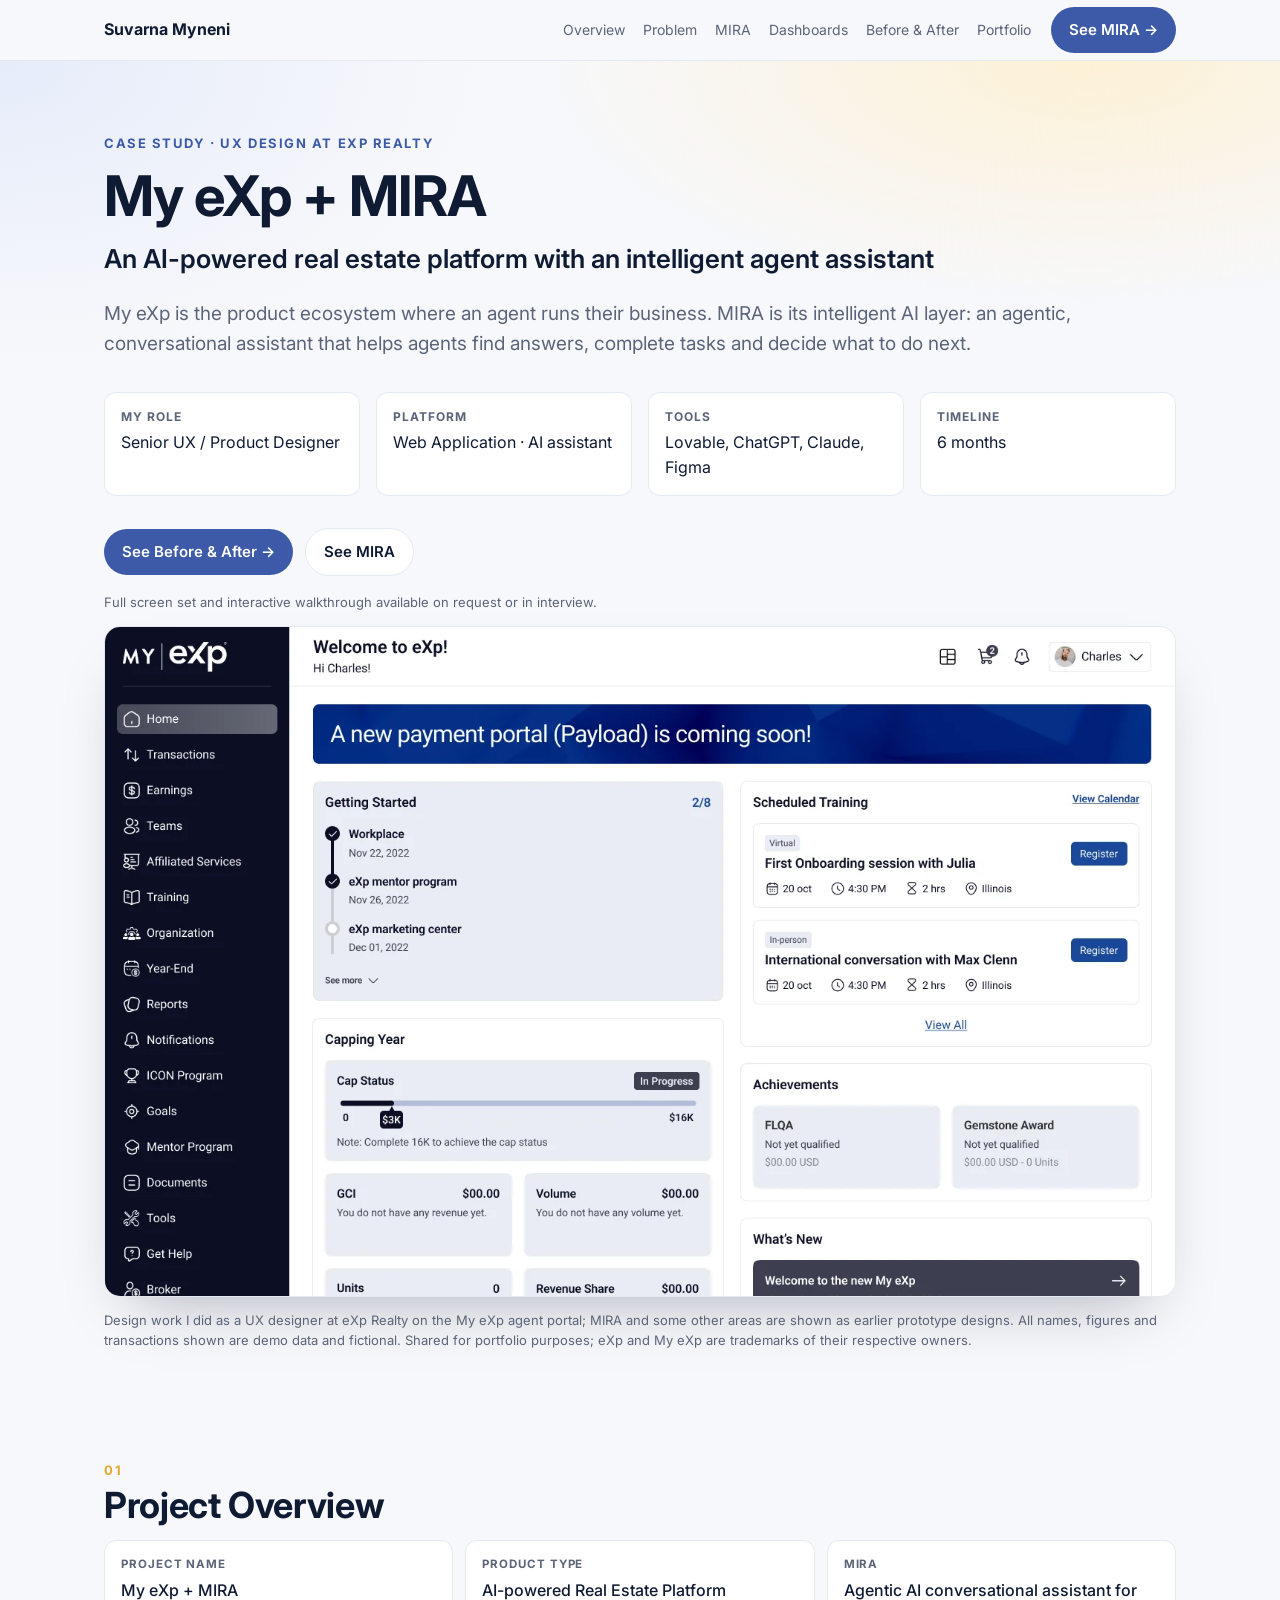
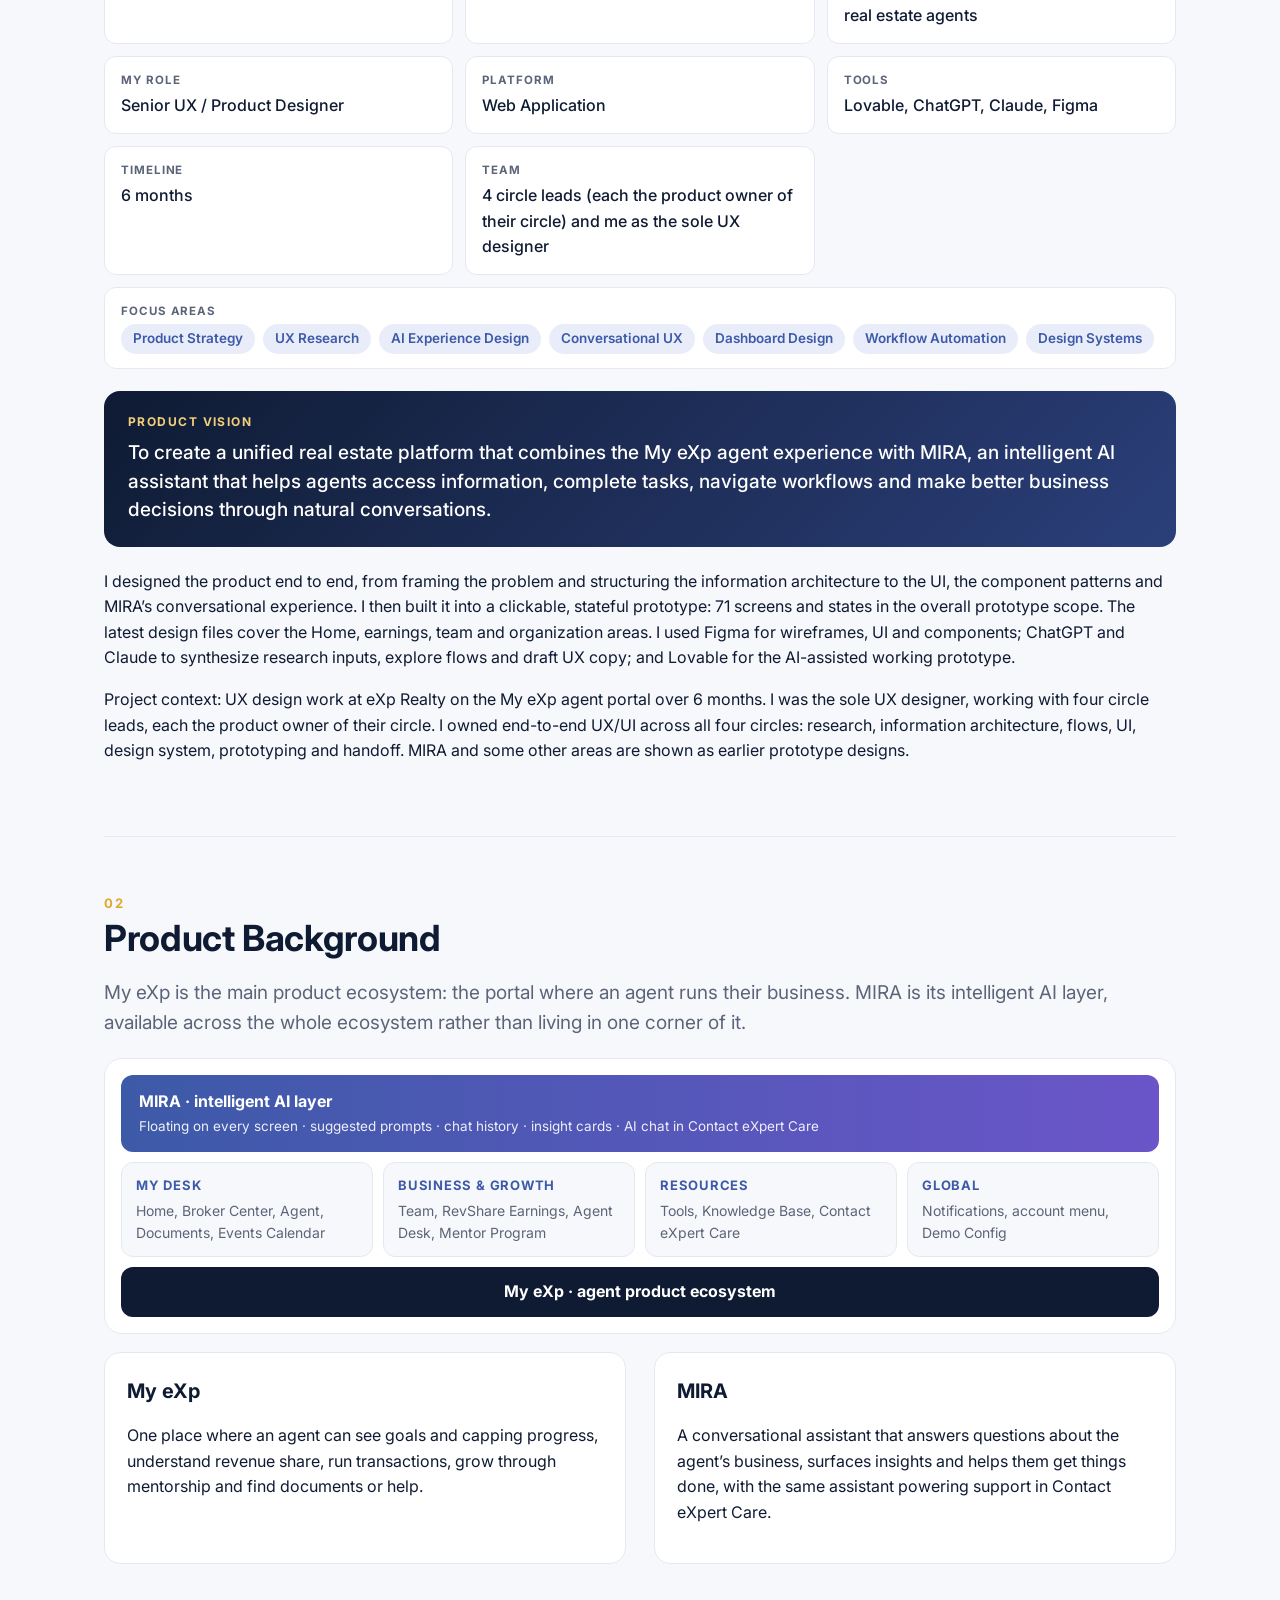
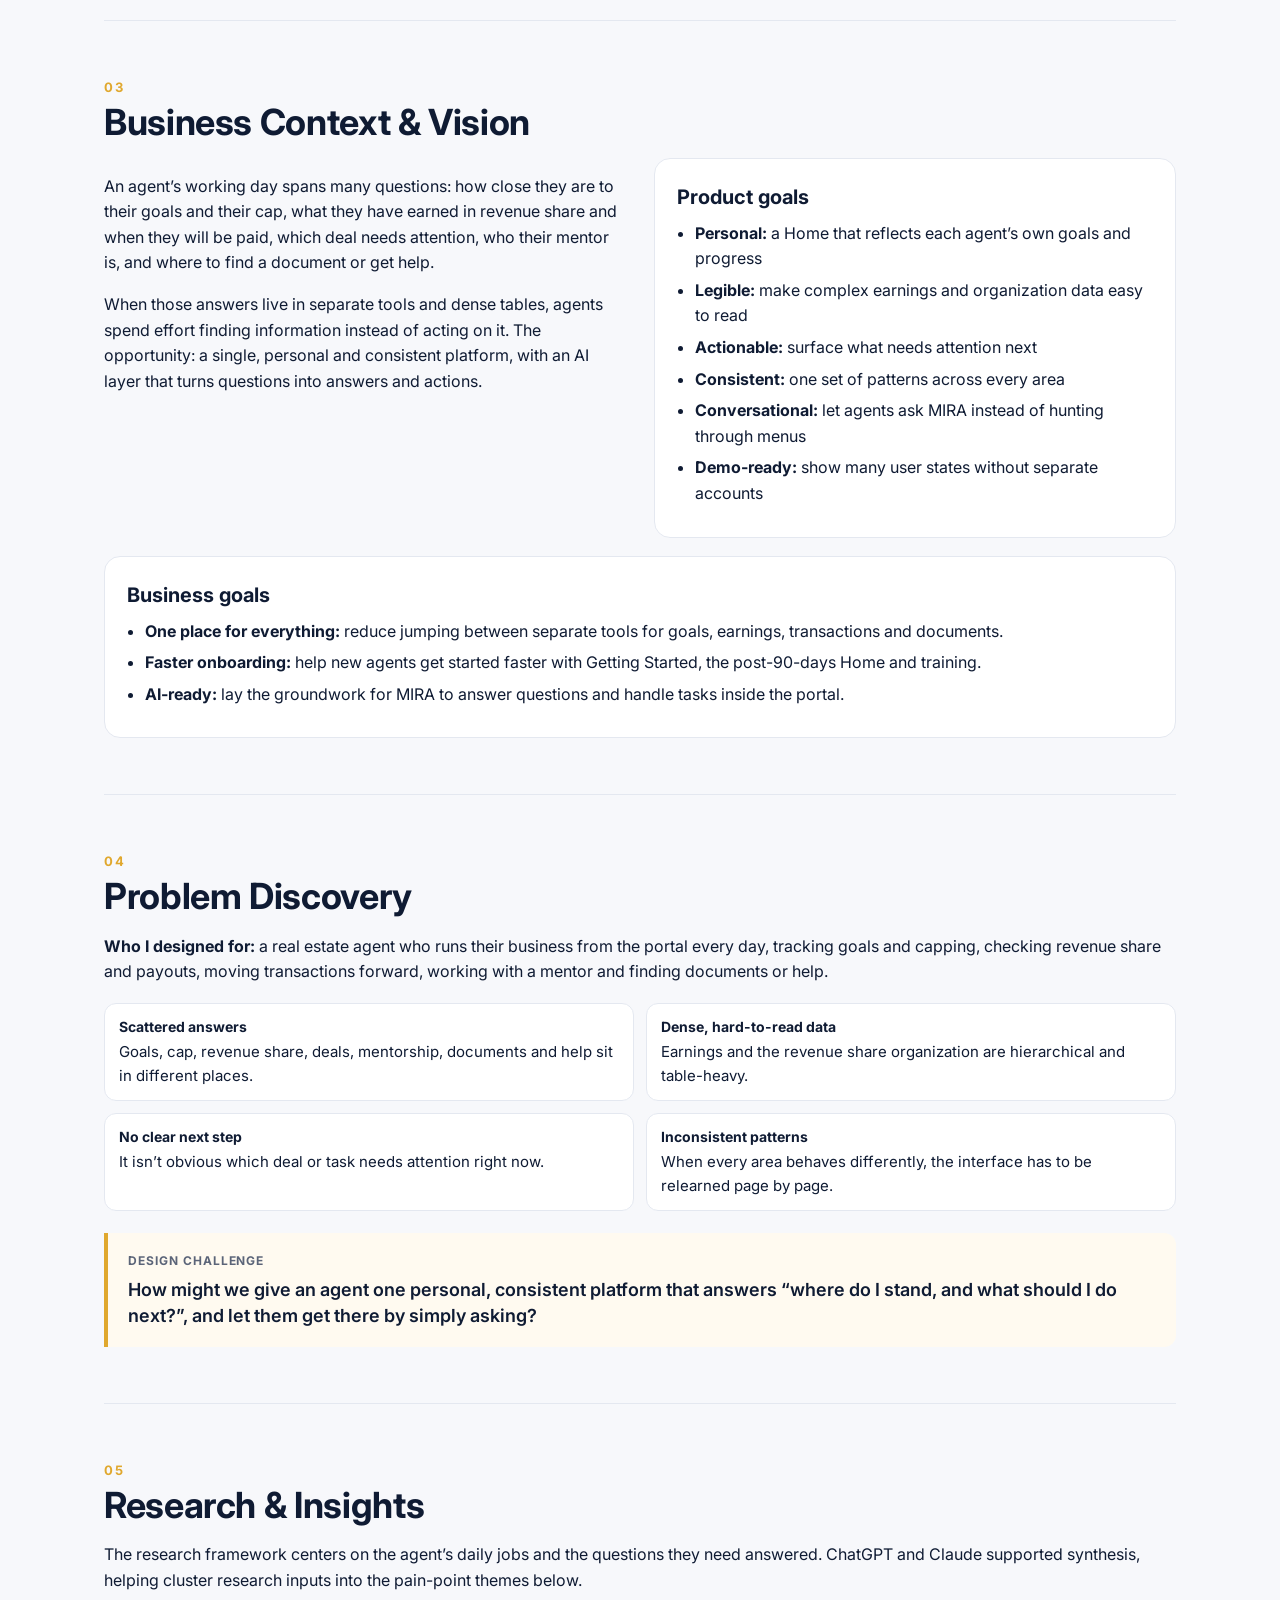
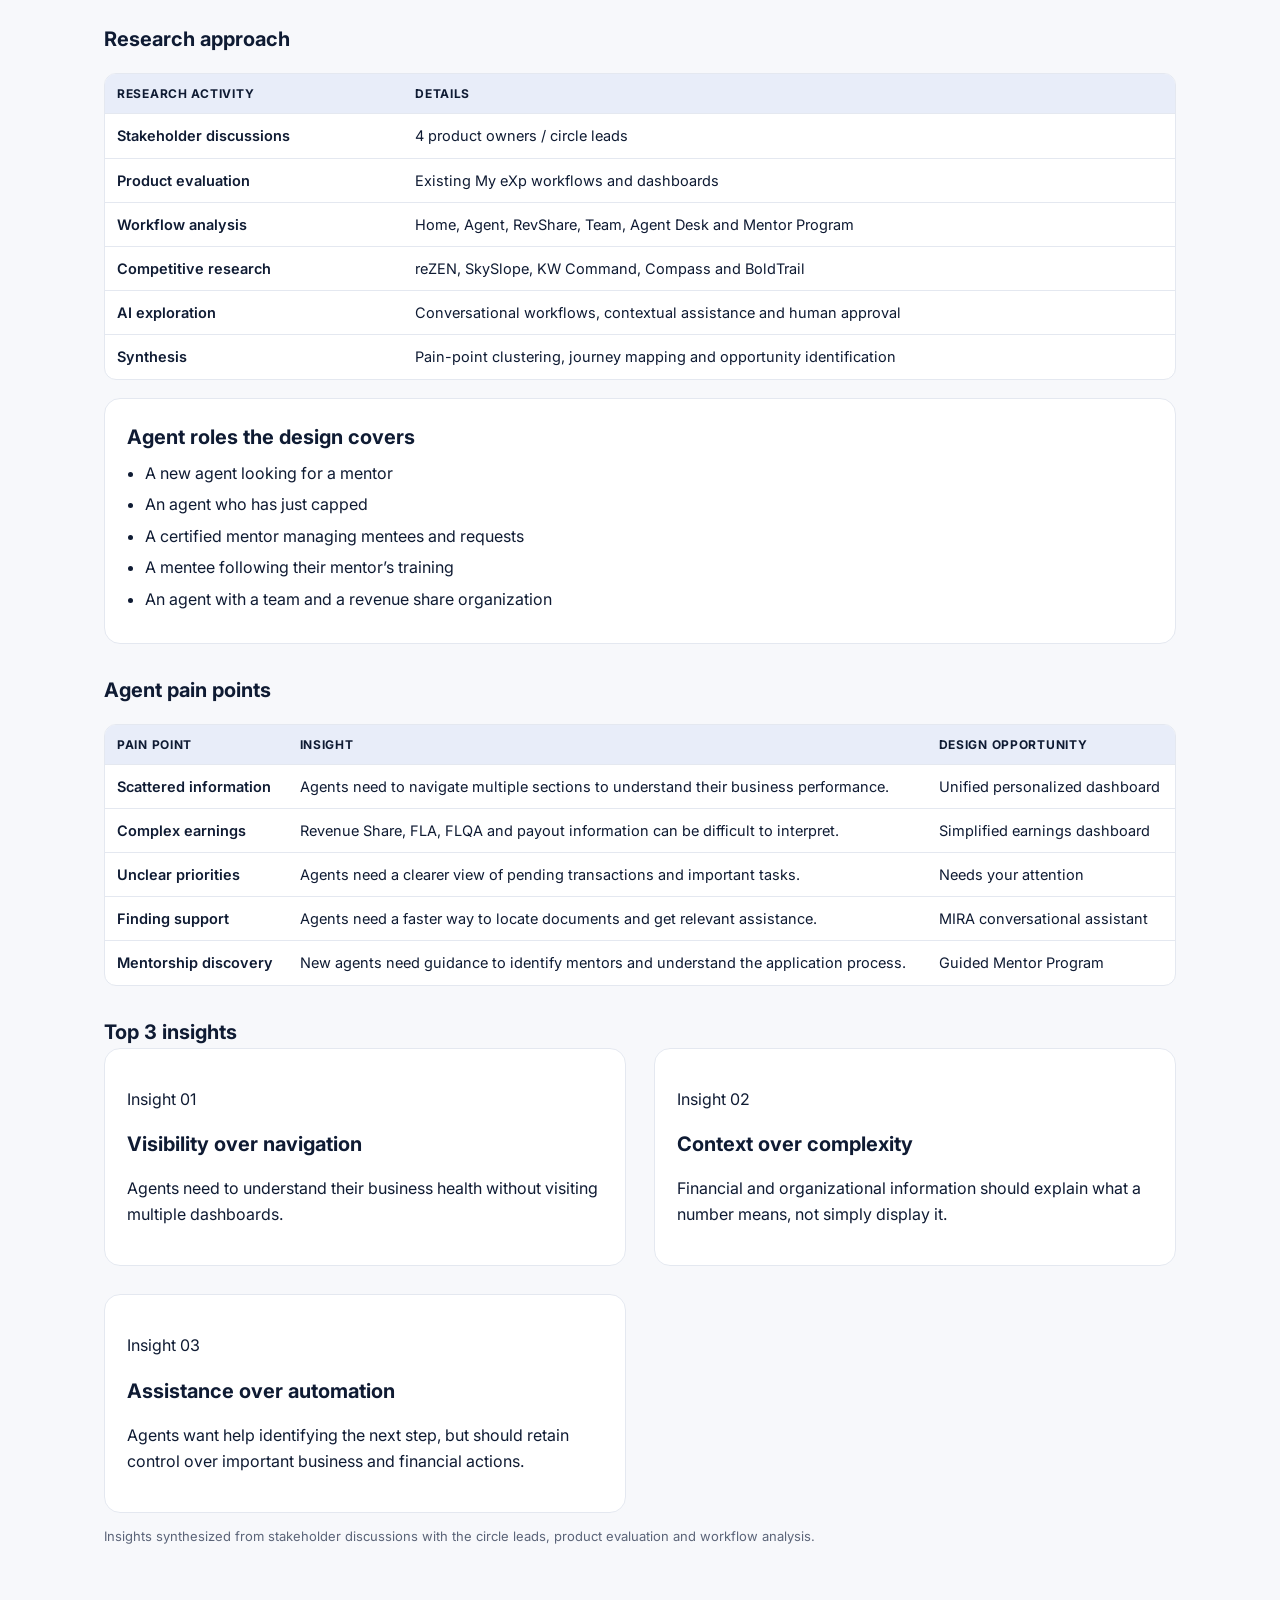
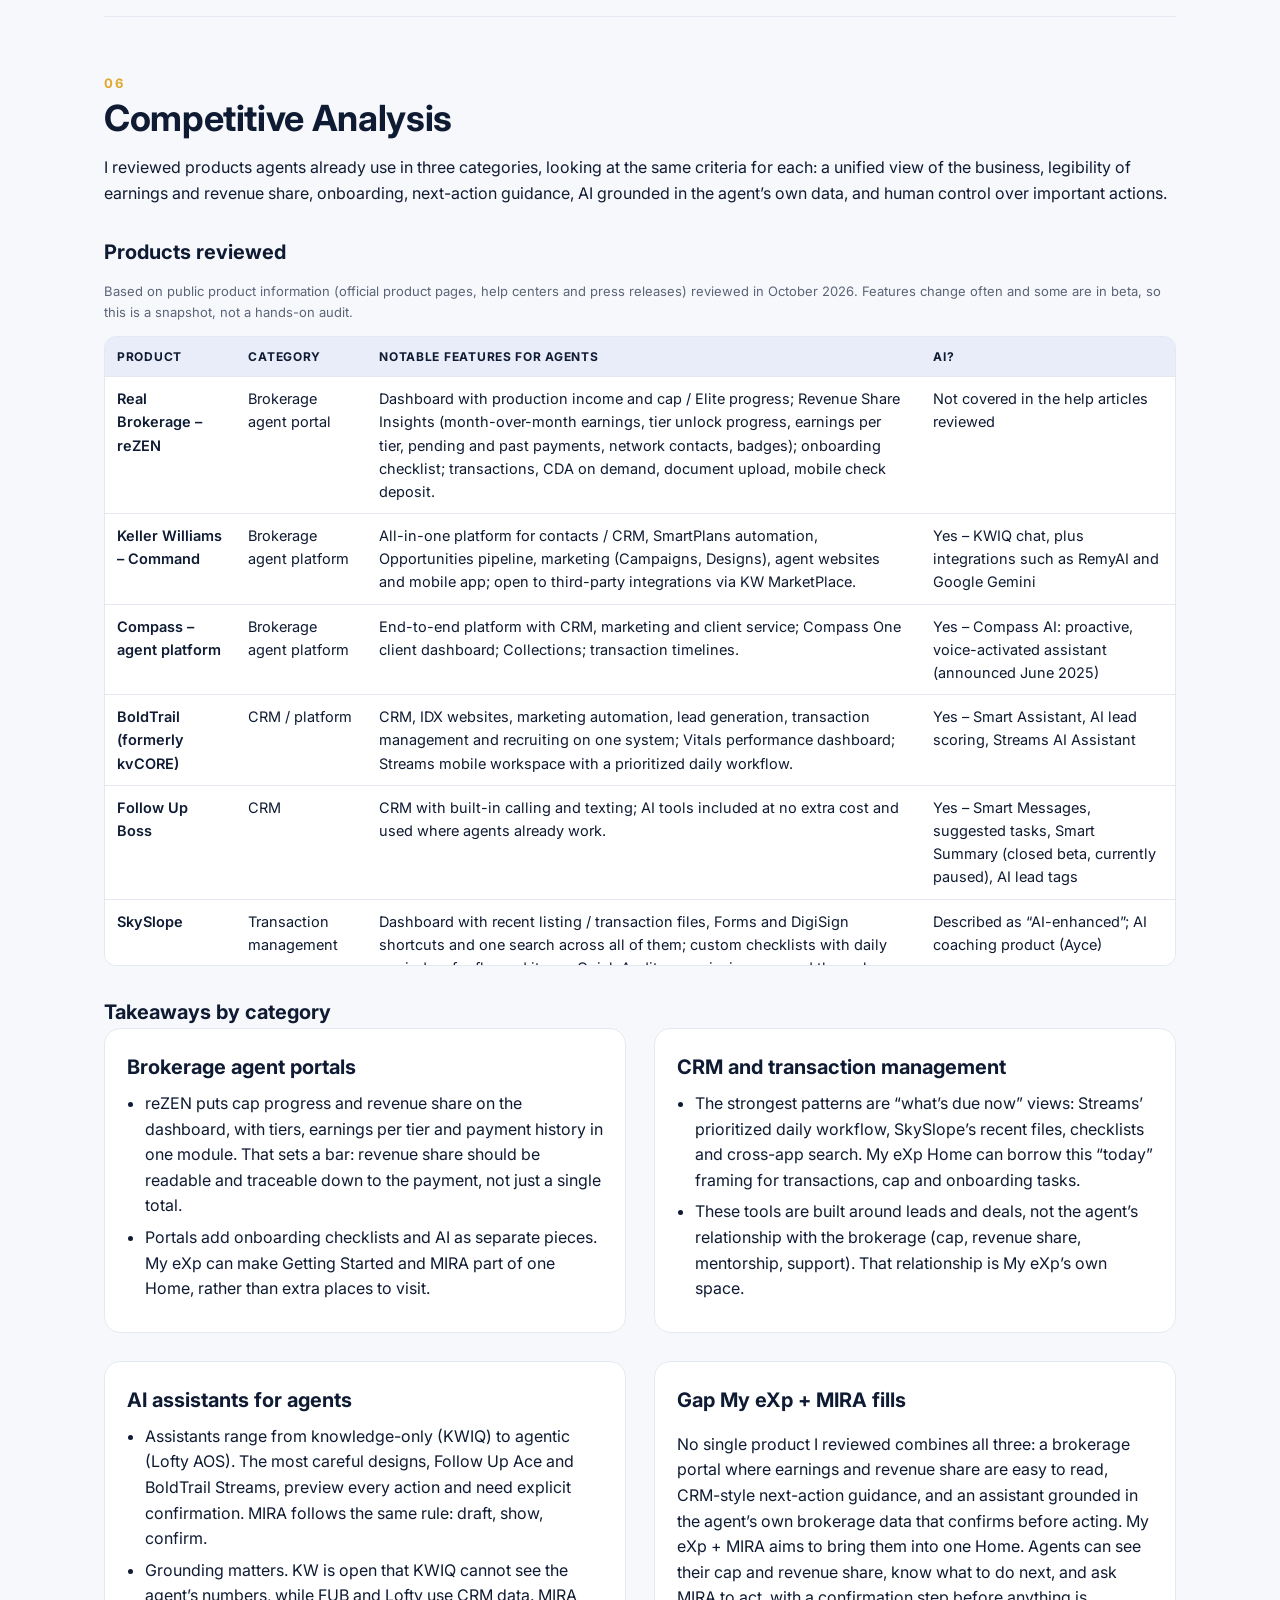
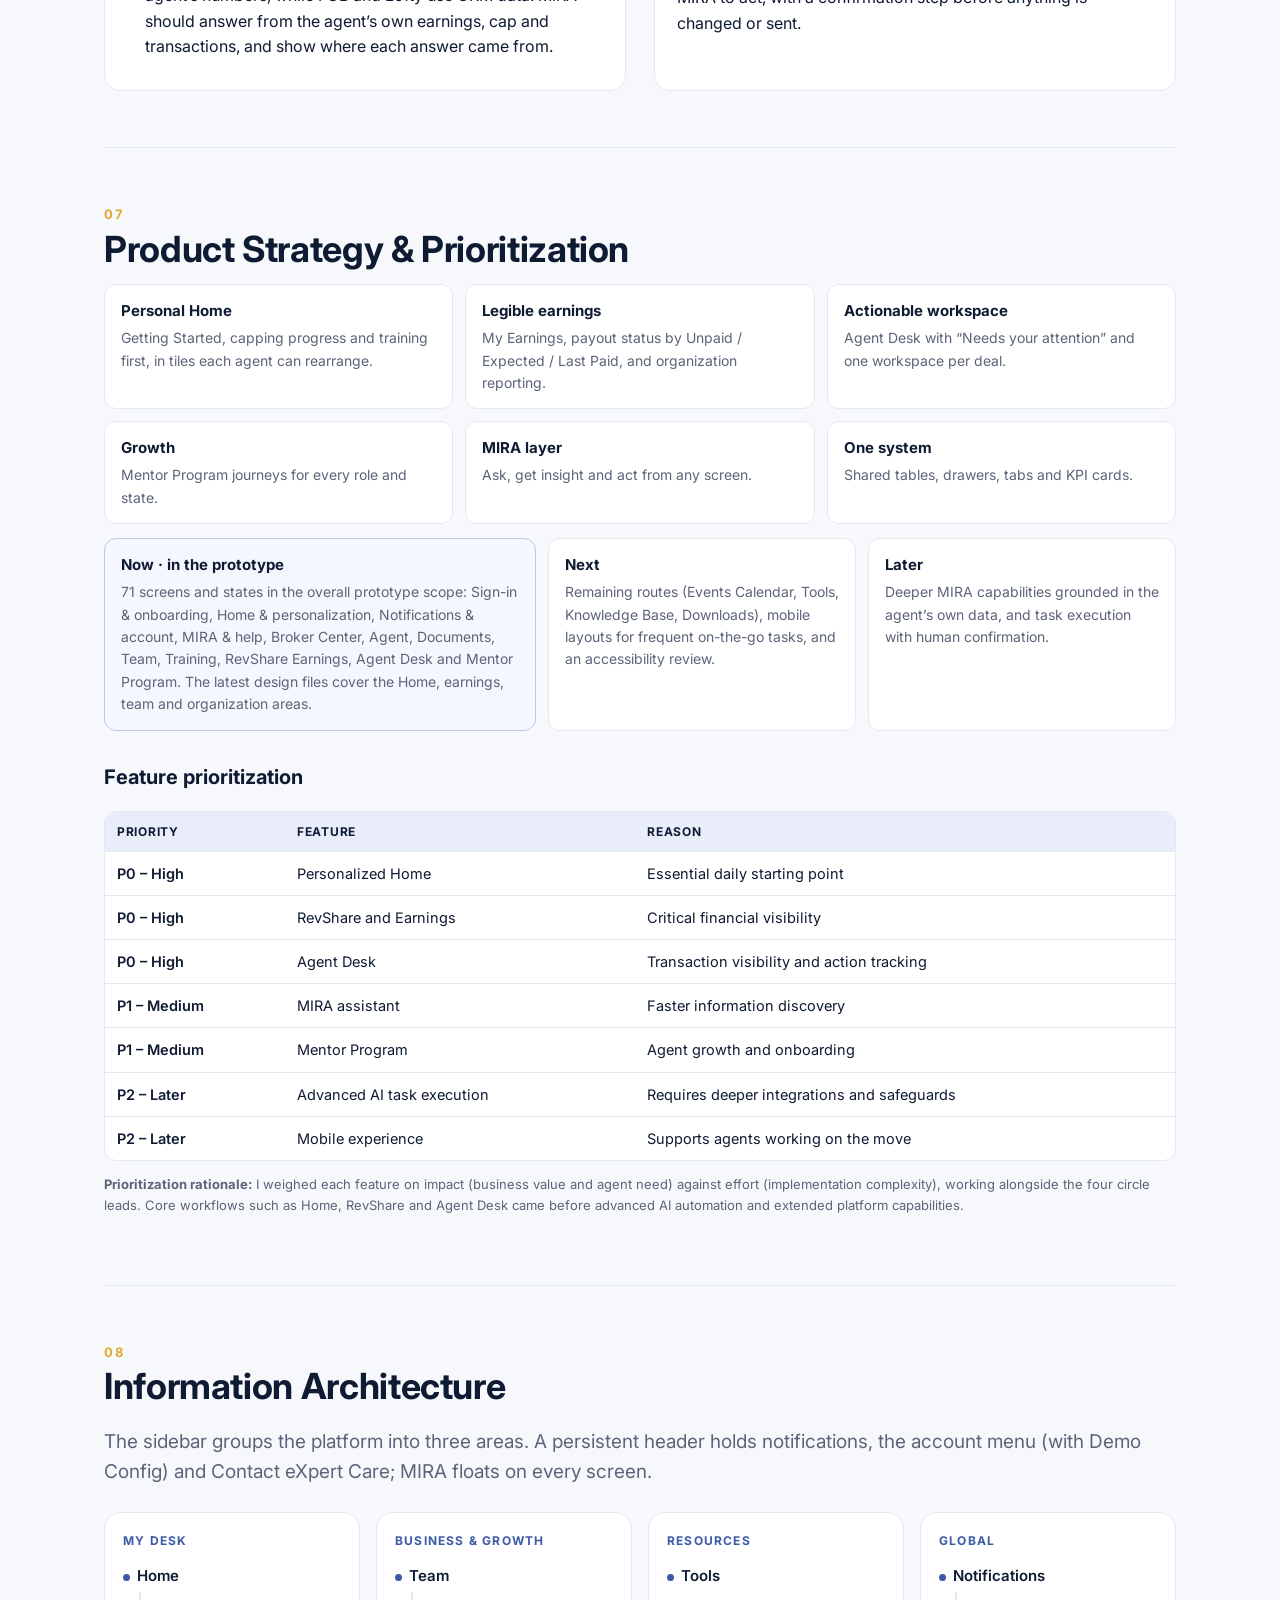
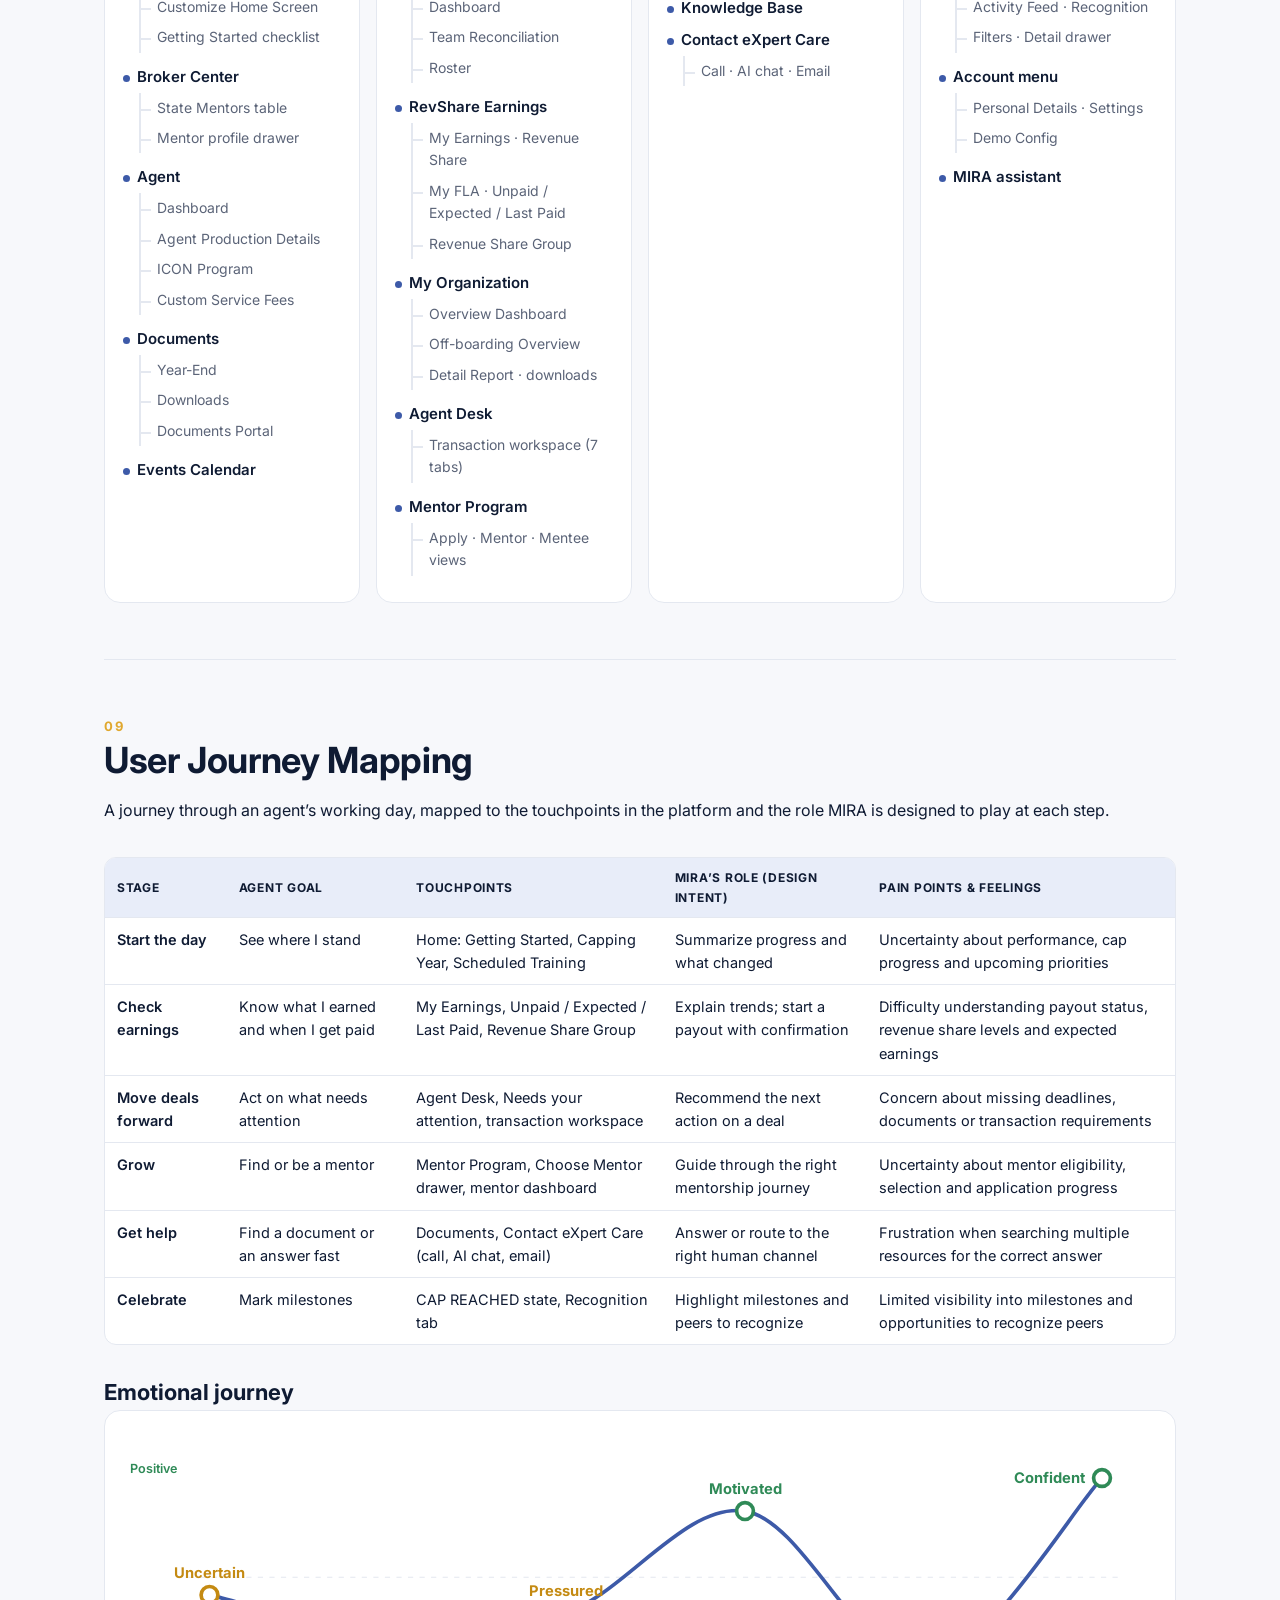
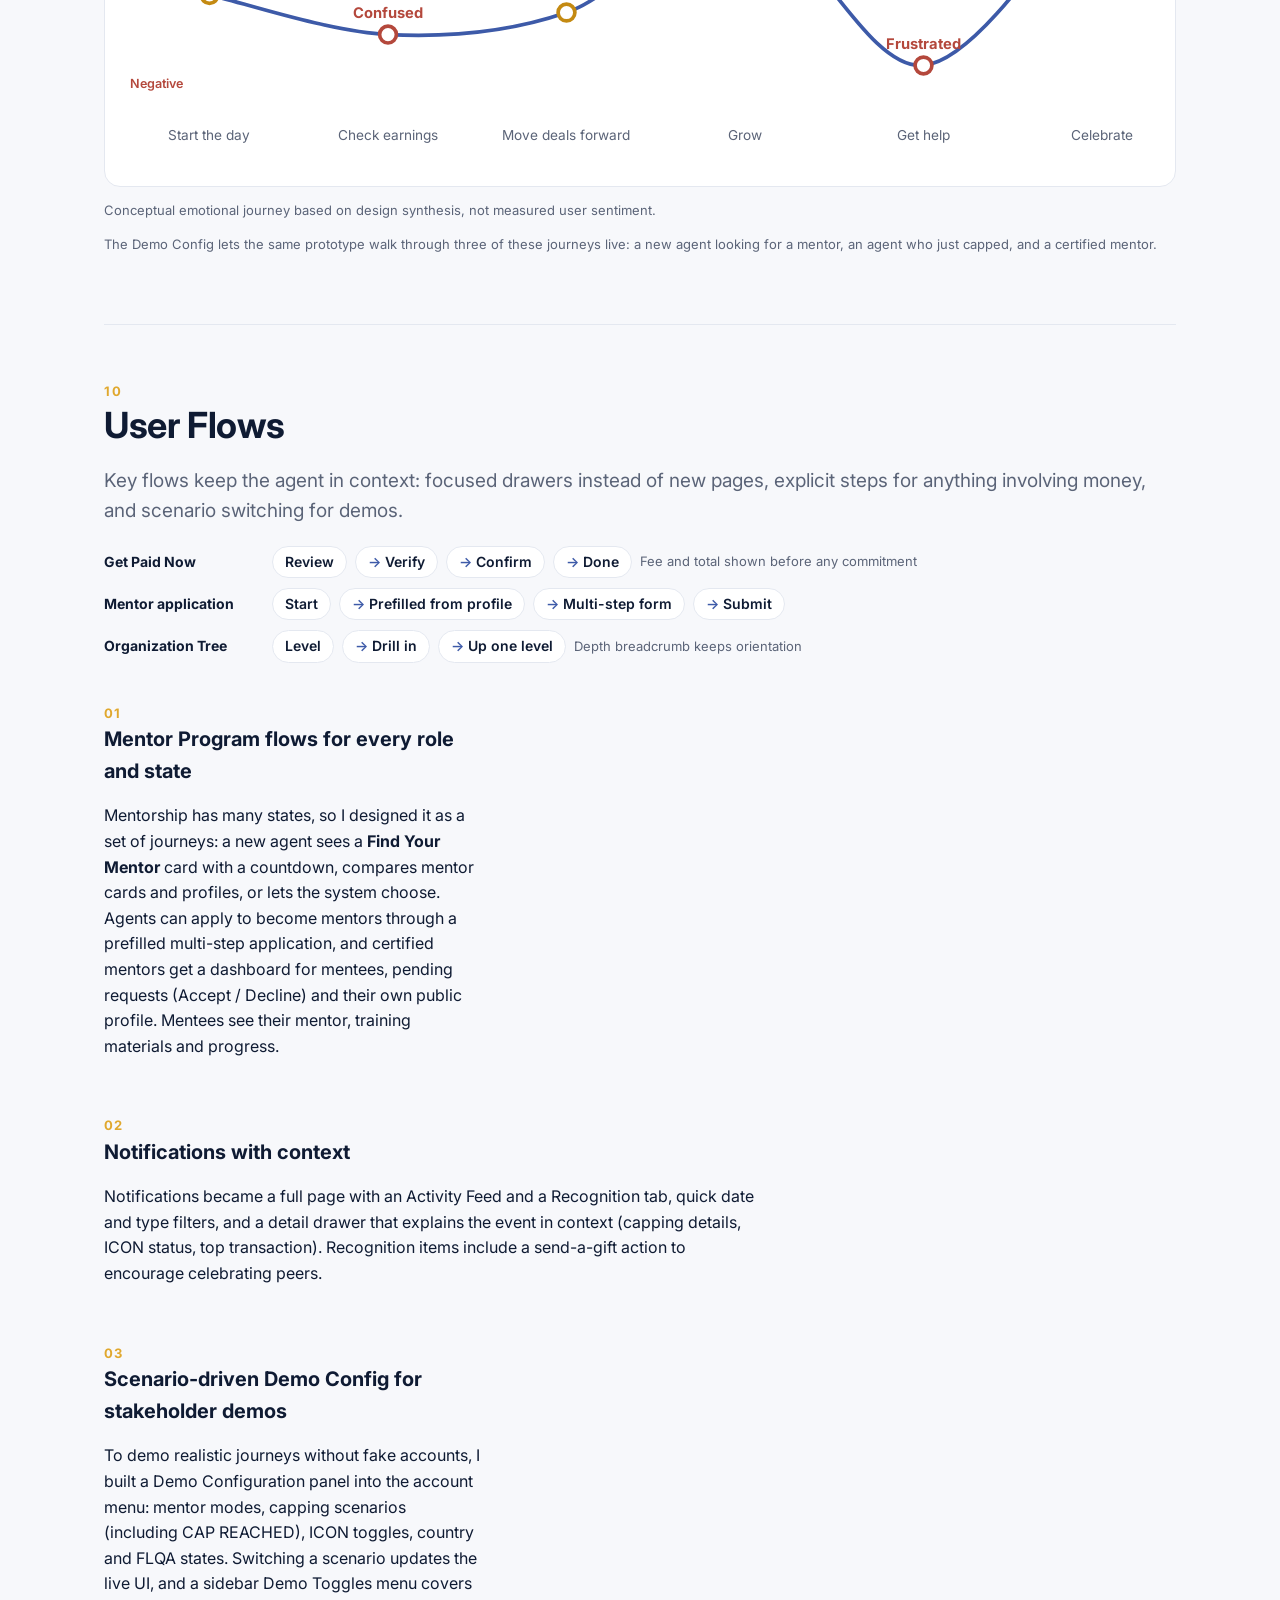
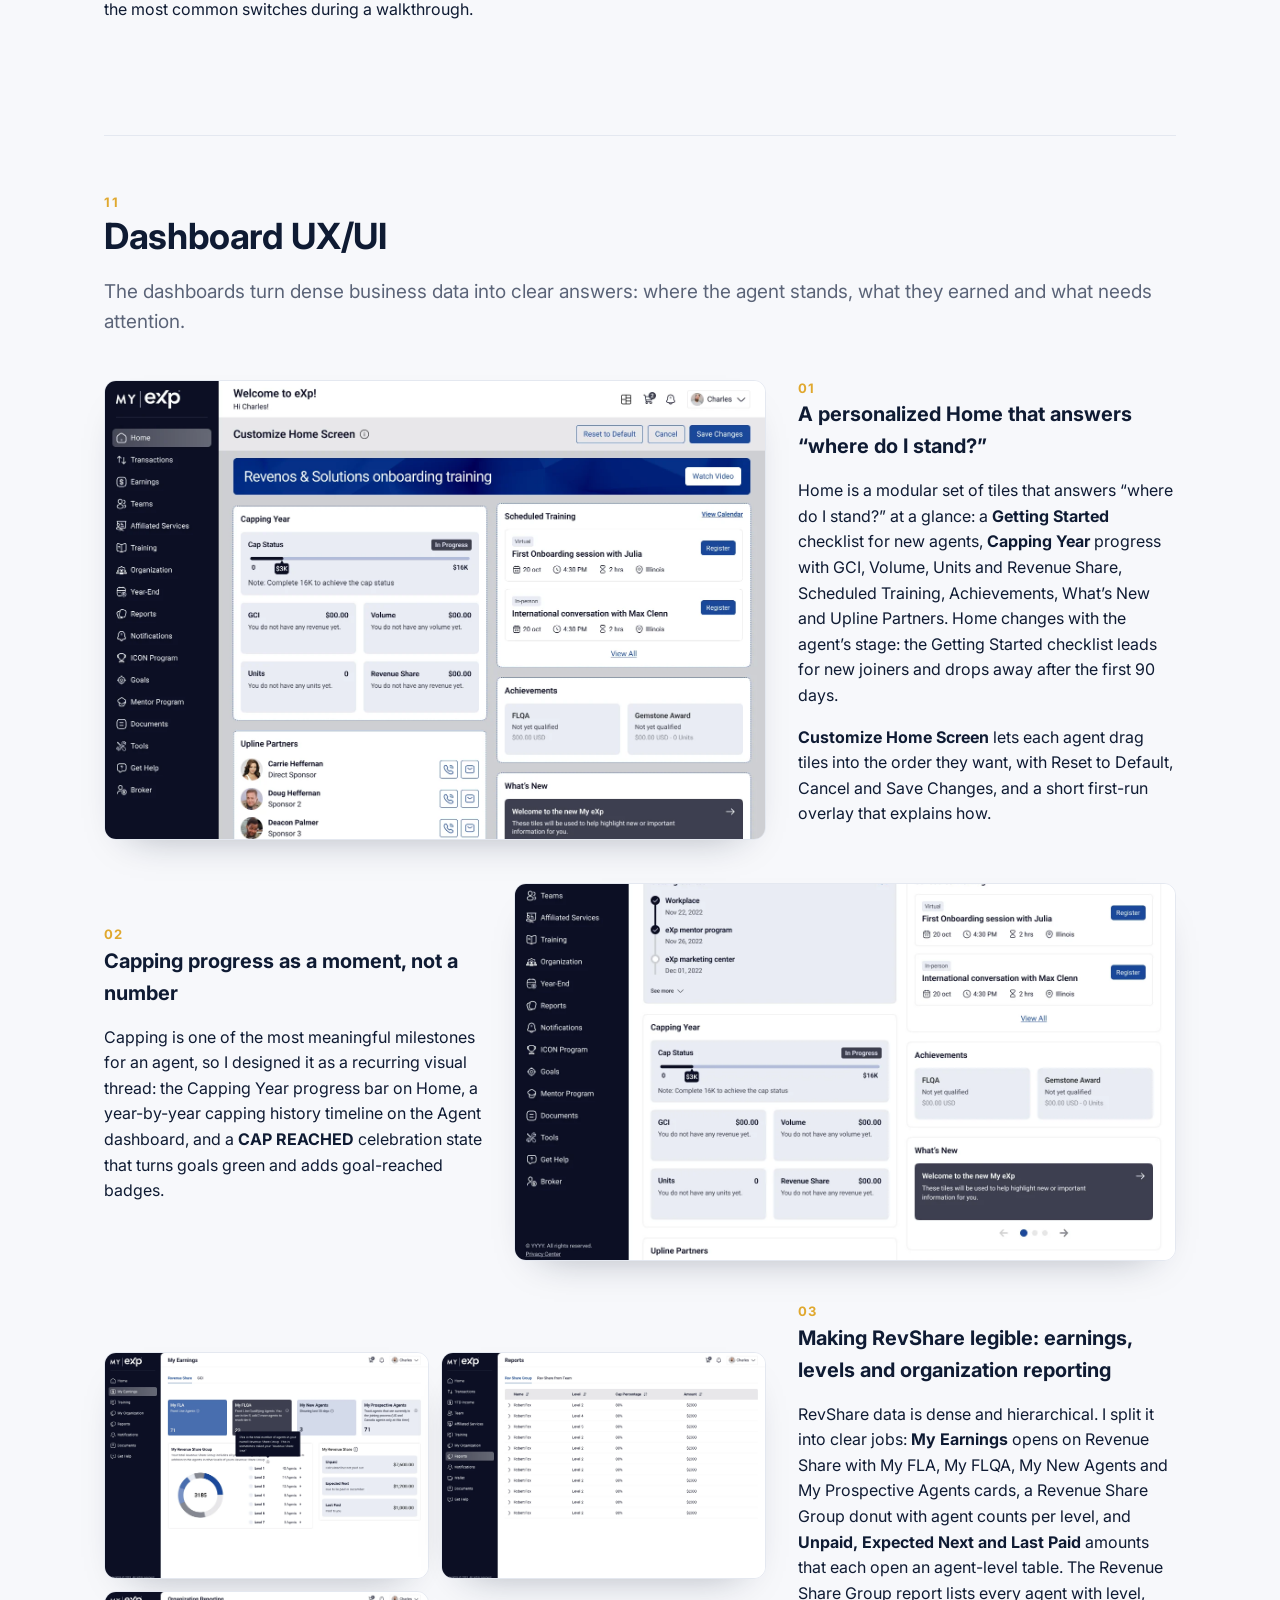
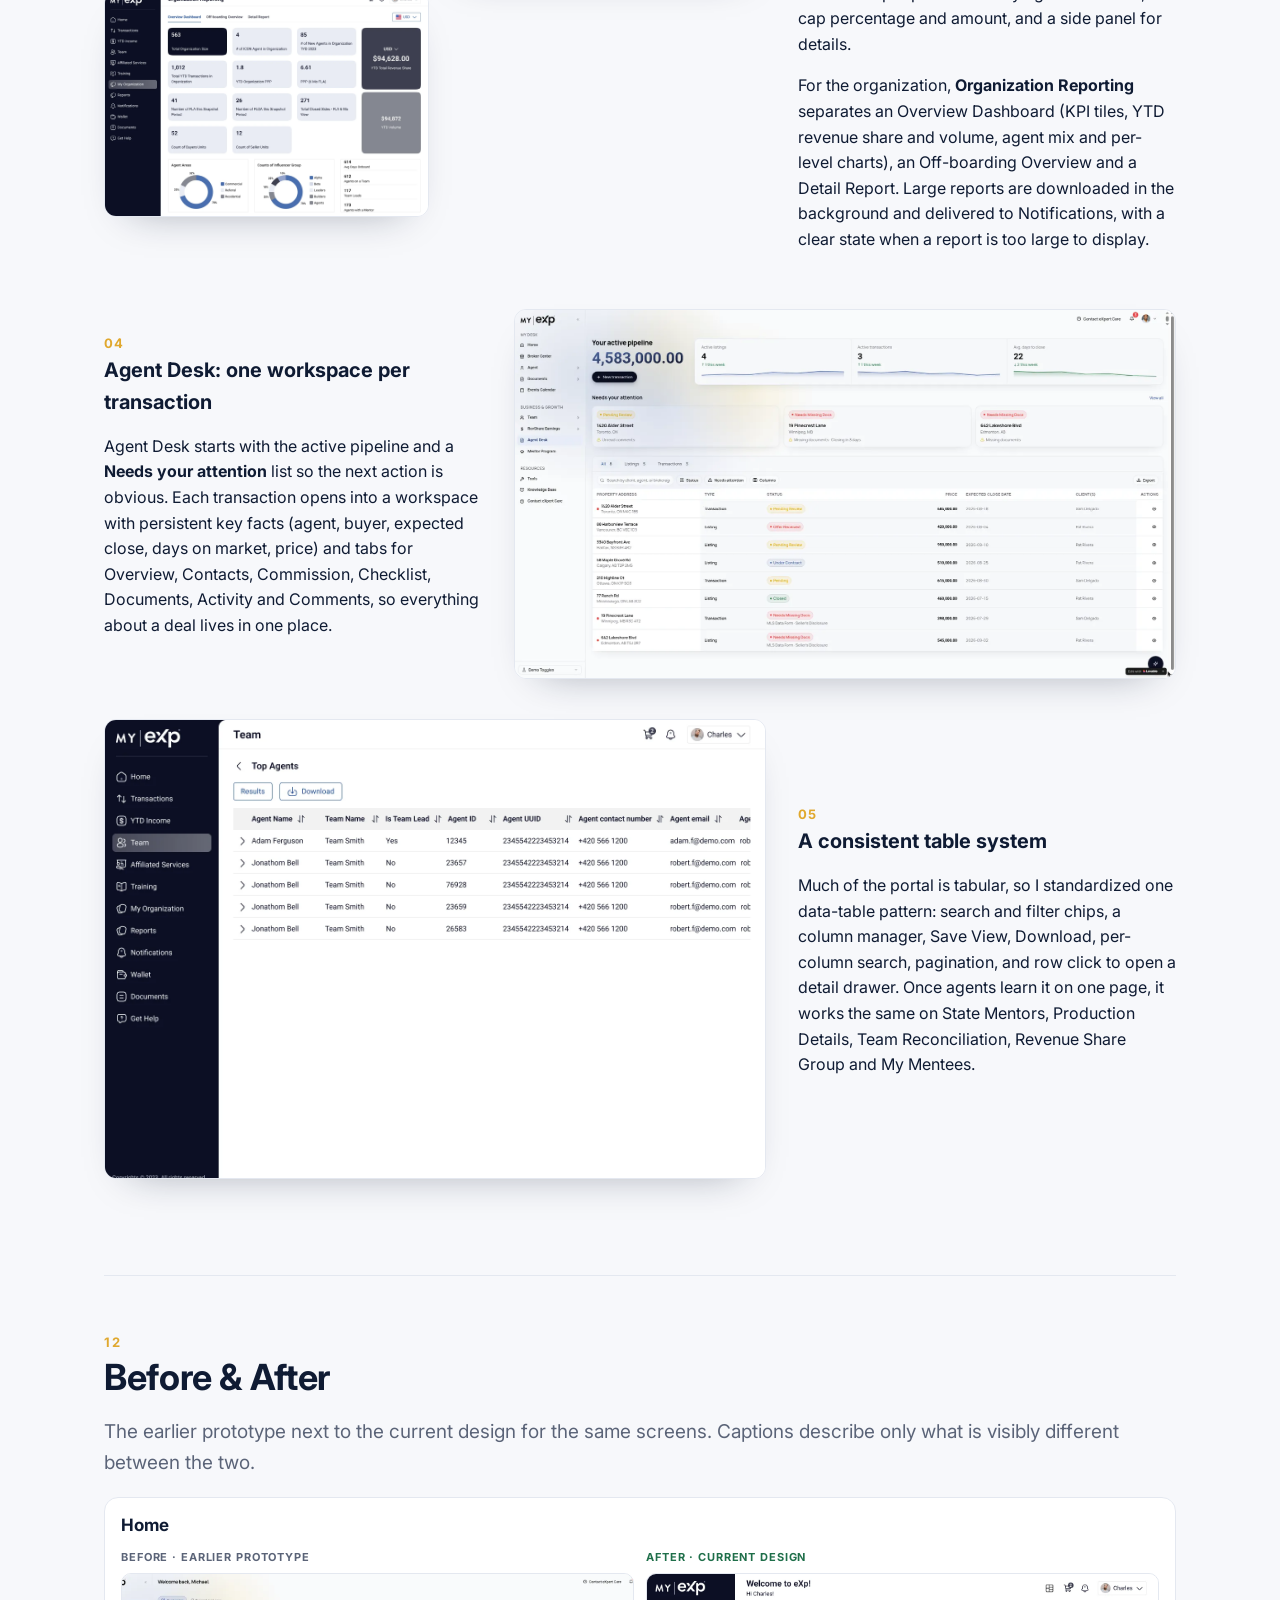
==== commit 216583c4: "Copy fixes: Six more projects, About title, remove placeholders" ====
--- a/index.html
+++ b/index.html
@@ -155,7 +155,7 @@
 
 <div class="grid2"><div><p>An agent’s working day spans many questions: how close they are to their goals and their cap, what they have earned in revenue share and when they will be paid, which deal needs attention, who their mentor is, and where to find a document or get help.</p><p>When those answers live in separate tools and dense tables, agents spend effort finding information instead of acting on it. The opportunity: a single, personal and consistent platform, with an AI layer that turns questions into answers and actions.</p></div>
 <div class="card"><h3>Product goals</h3><ul class="clean"><li><b>Personal:</b> a Home that reflects each agent’s own goals and progress</li><li><b>Legible:</b> make complex earnings and organization data easy to read</li><li><b>Actionable:</b> surface what needs attention next</li><li><b>Consistent:</b> one set of patterns across every area</li><li><b>Conversational:</b> let agents ask MIRA instead of hunting through menus</li><li><b>Demo-ready:</b> show many user states without separate accounts</li></ul></div></div>
-<div class="card" style="margin-top:18px"><h3>Business goals</h3><ul class="clean"><li><b>One place for everything:</b> reduce jumping between separate tools for goals, earnings, transactions and documents.</li><li><b>Faster onboarding:</b> help new agents get started faster with Getting Started, the post-90-days Home and training.</li><li><b>AI-ready:</b> lay the groundwork for MIRA to answer questions and handle tasks inside the portal.</li></ul></div><div class="phbox"><b>Needs Suvarna’s input</b><ul><li>Stakeholders: the four circle leads (product owners). <span class="ph">[Add: other stakeholder roles]</span></li></ul></div>
+<div class="card" style="margin-top:18px"><h3>Business goals</h3><ul class="clean"><li><b>One place for everything:</b> reduce jumping between separate tools for goals, earnings, transactions and documents.</li><li><b>Faster onboarding:</b> help new agents get started faster with Getting Started, the post-90-days Home and training.</li><li><b>AI-ready:</b> lay the groundwork for MIRA to answer questions and handle tasks inside the portal.</li></ul></div>
 </section>
 
 <section id="problem" class="cs "><div class="secnum">04</div><h2>Problem Discovery</h2>
@@ -378,7 +378,7 @@
 </div>
 <p>Building the prototype in Lovable with AI-assisted development meant interactions like drawers, drill-downs, multi-step flows and MIRA’s panel could be tested as real behavior instead of static frames. The result is a clickable prototype in which hotspots link the screens the way the app does.</p>
 <h3 class="sub">From wireframe to working prototype</h3>
-<div class="stages"><div class="stage"><div class="stage-media"><div class="wireph" aria-hidden="true"><i class="w1"></i><i class="w2"></i><i class="w3"></i><i class="w4"></i><i class="w5"></i></div><p class="phnote"><span class="ph">[Add: your low-fi wireframe image]</span></p></div><div class="stage-body"><span class="stage-n">01</span><h4>Low-fidelity wireframes</h4><p>Initial Home, Agent Desk, RevShare and Mentor Program structures.</p></div></div><div class="stage"><div class="stage-media"><a href="img-v2/01-home.webp" target="_blank" rel="noopener"><img loading="lazy" src="img-v2/01-home.webp" alt="High-fidelity UI: current Home"></a></div><div class="stage-body"><span class="stage-n">02</span><h4>High-fidelity UI</h4><p>Evolution of KPI cards, tables, side panels and navigation.</p></div></div><div class="stage"><div class="stage-media"><a href="img/54-agent-desk.webp" target="_blank" rel="noopener"><img loading="lazy" src="img/54-agent-desk.webp" alt="Components in use: Agent Desk table, filters, status chips and cards"></a></div><div class="stage-body"><span class="stage-n">03</span><h4>Component library</h4><p>Tables, drawers, buttons, filters, cards and status components.</p></div></div><div class="stage"><div class="stage-media"><a href="img/17-assistant-answer.webp" target="_blank" rel="noopener"><img loading="lazy" src="img/17-assistant-answer.webp" alt="Interactive prototype: MIRA answer with insight card"></a></div><div class="stage-body"><span class="stage-n">04</span><h4>Interactive prototype</h4><p>Lovable prototype with Demo Config and MIRA interactions.</p></div></div></div>
+<div class="stages"><div class="stage"><div class="stage-media"><div class="wireph" aria-hidden="true"><i class="w1"></i><i class="w2"></i><i class="w3"></i><i class="w4"></i><i class="w5"></i></div></div><div class="stage-body"><span class="stage-n">01</span><h4>Low-fidelity wireframes</h4><p>Initial Home, Agent Desk, RevShare and Mentor Program structures.</p></div></div><div class="stage"><div class="stage-media"><a href="img-v2/01-home.webp" target="_blank" rel="noopener"><img loading="lazy" src="img-v2/01-home.webp" alt="High-fidelity UI: current Home"></a></div><div class="stage-body"><span class="stage-n">02</span><h4>High-fidelity UI</h4><p>Evolution of KPI cards, tables, side panels and navigation.</p></div></div><div class="stage"><div class="stage-media"><a href="img/54-agent-desk.webp" target="_blank" rel="noopener"><img loading="lazy" src="img/54-agent-desk.webp" alt="Components in use: Agent Desk table, filters, status chips and cards"></a></div><div class="stage-body"><span class="stage-n">03</span><h4>Component library</h4><p>Tables, drawers, buttons, filters, cards and status components.</p></div></div><div class="stage"><div class="stage-media"><a href="img/17-assistant-answer.webp" target="_blank" rel="noopener"><img loading="lazy" src="img/17-assistant-answer.webp" alt="Interactive prototype: MIRA answer with insight card"></a></div><div class="stage-body"><span class="stage-n">04</span><h4>Interactive prototype</h4><p>Lovable prototype with Demo Config and MIRA interactions.</p></div></div></div>
 <p class="lead strong">The strongest part: I moved beyond static Figma designs and built a stateful prototype in Lovable.</p>
 <p class="note">Full screen set and interactive walkthrough available on request or in interview.</p>
 </section>
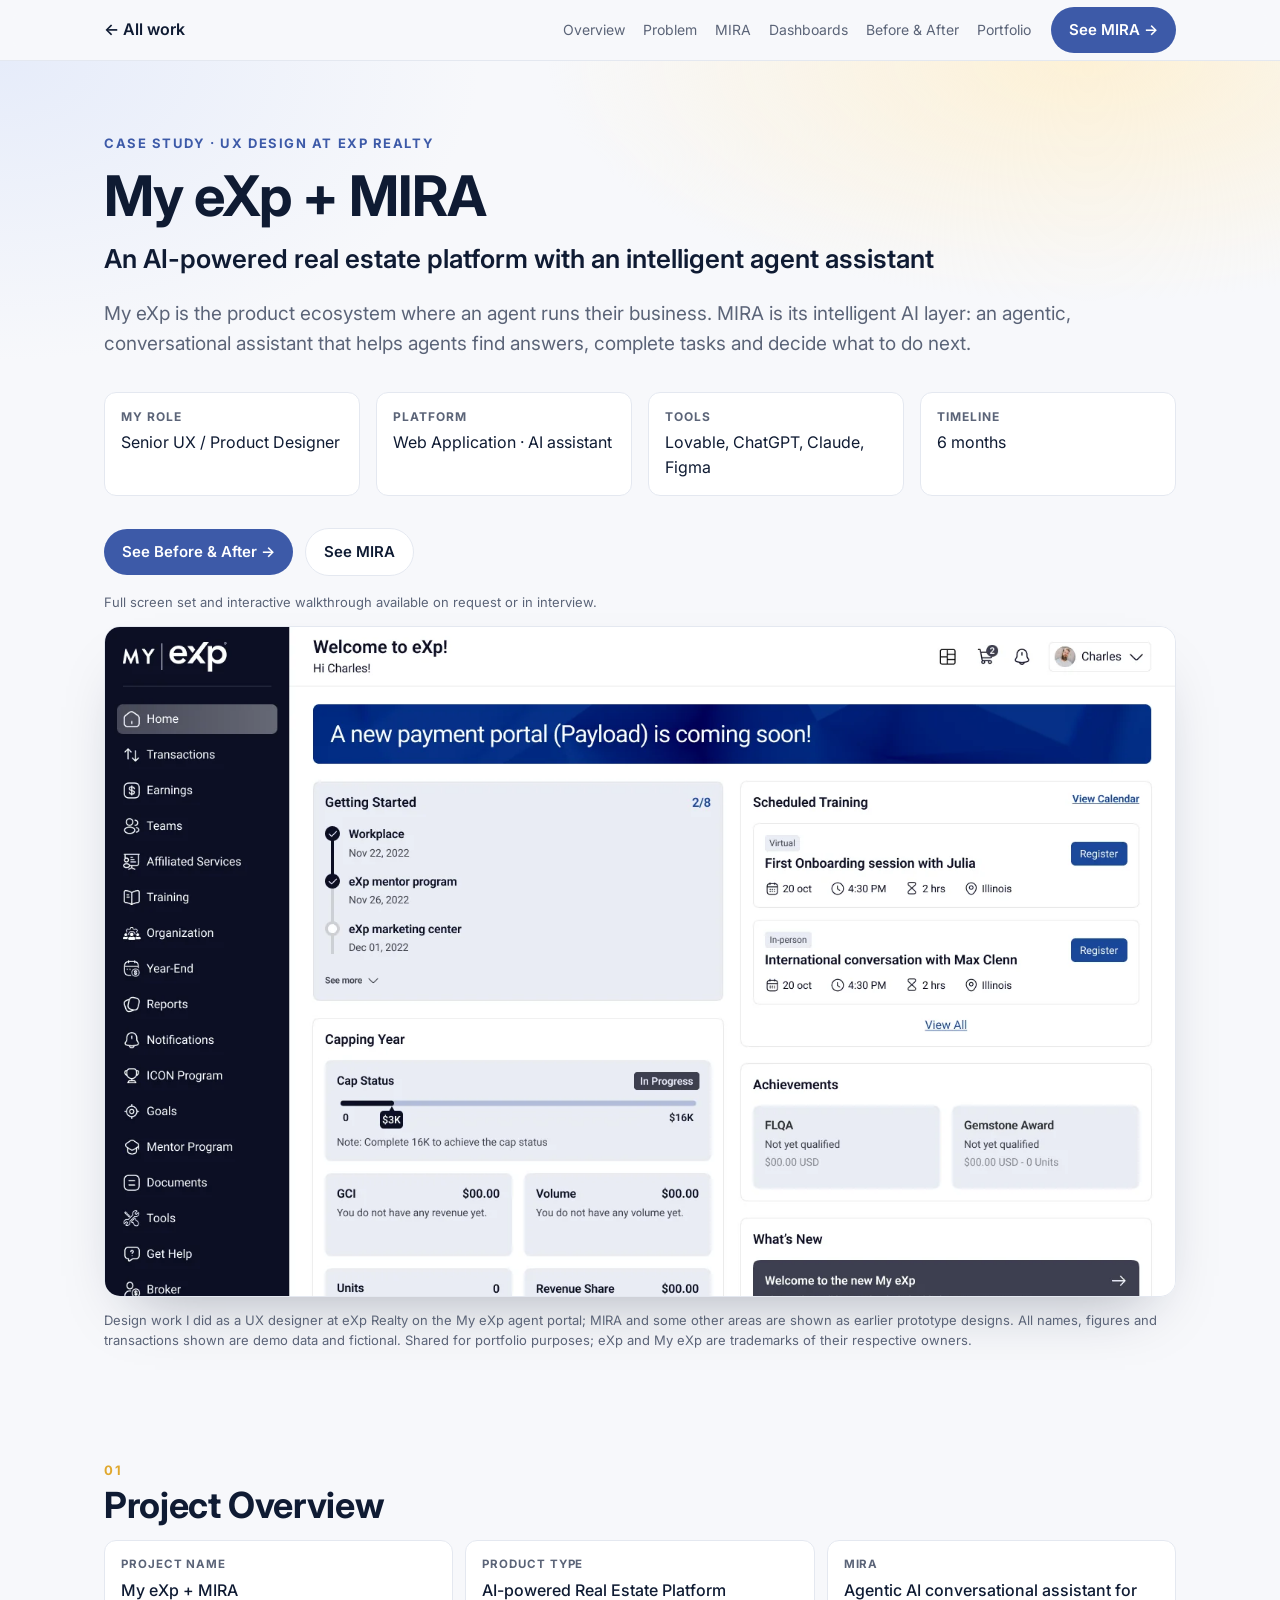
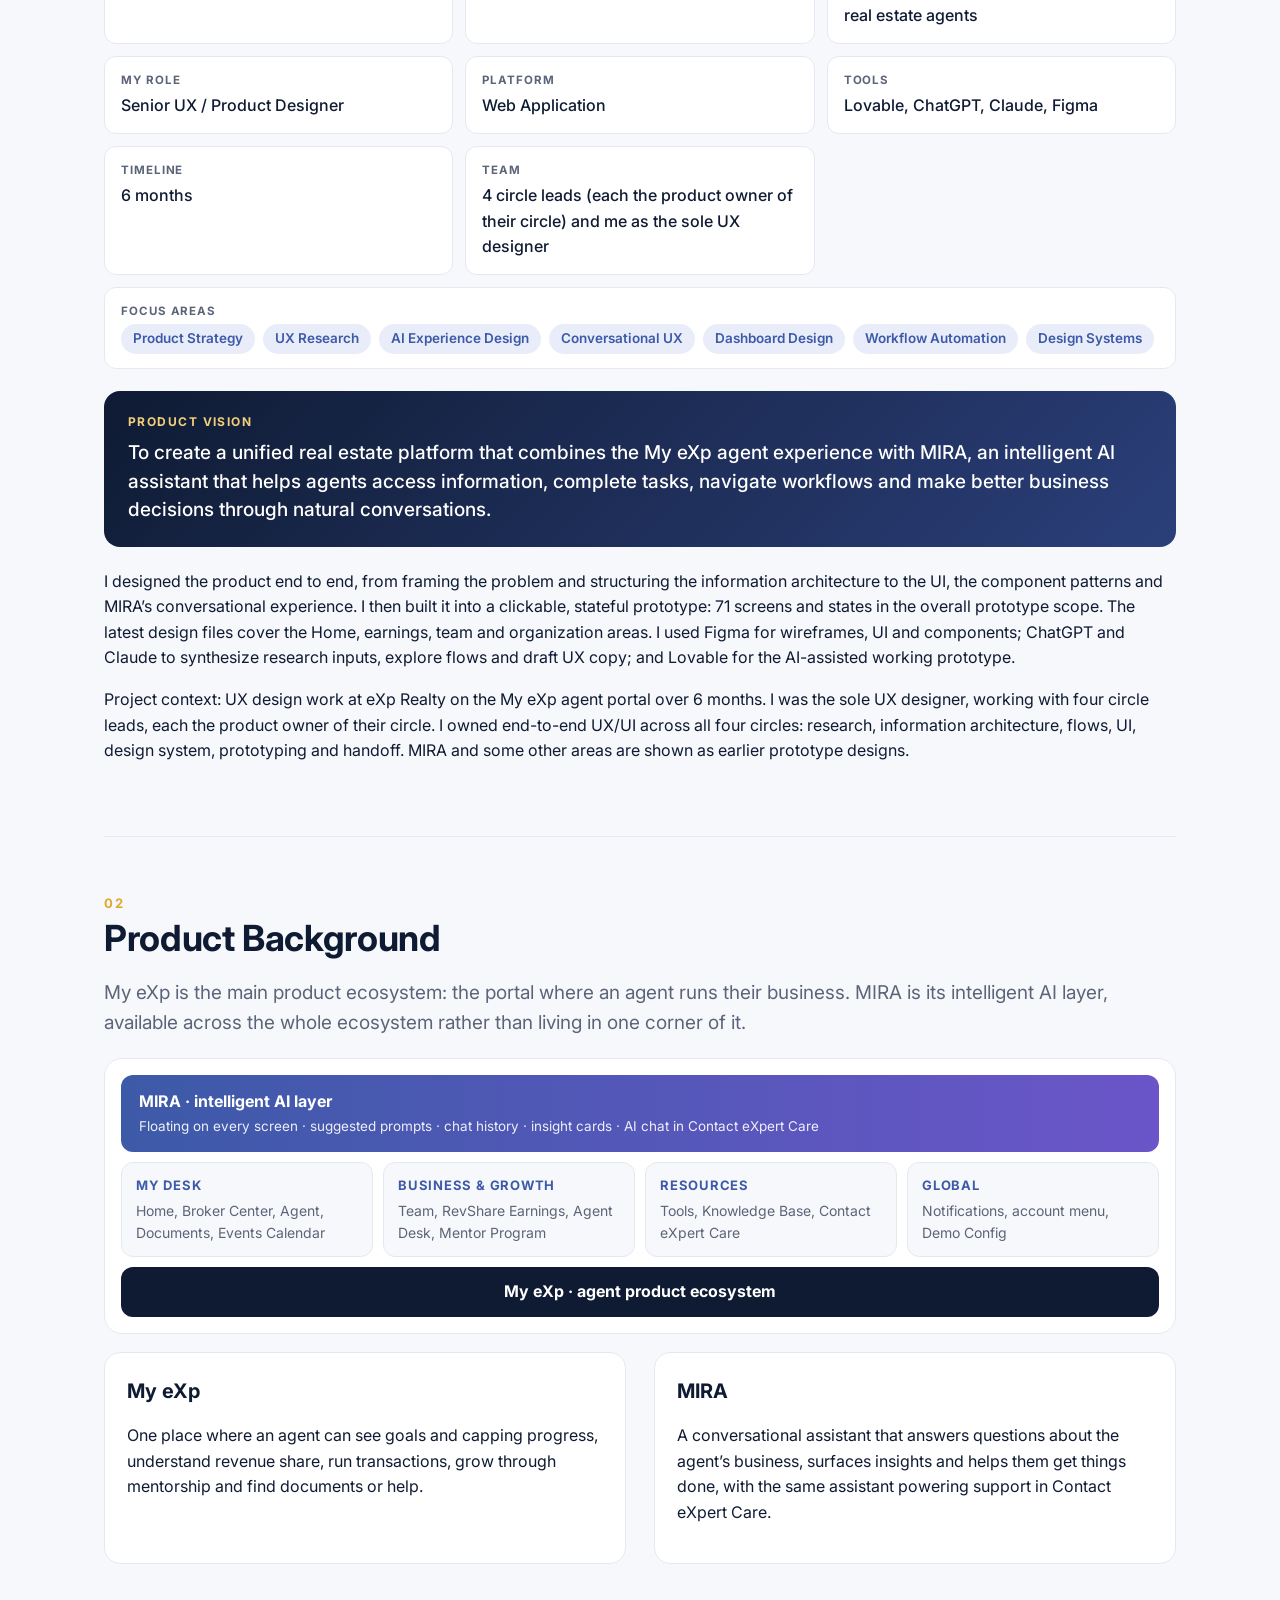
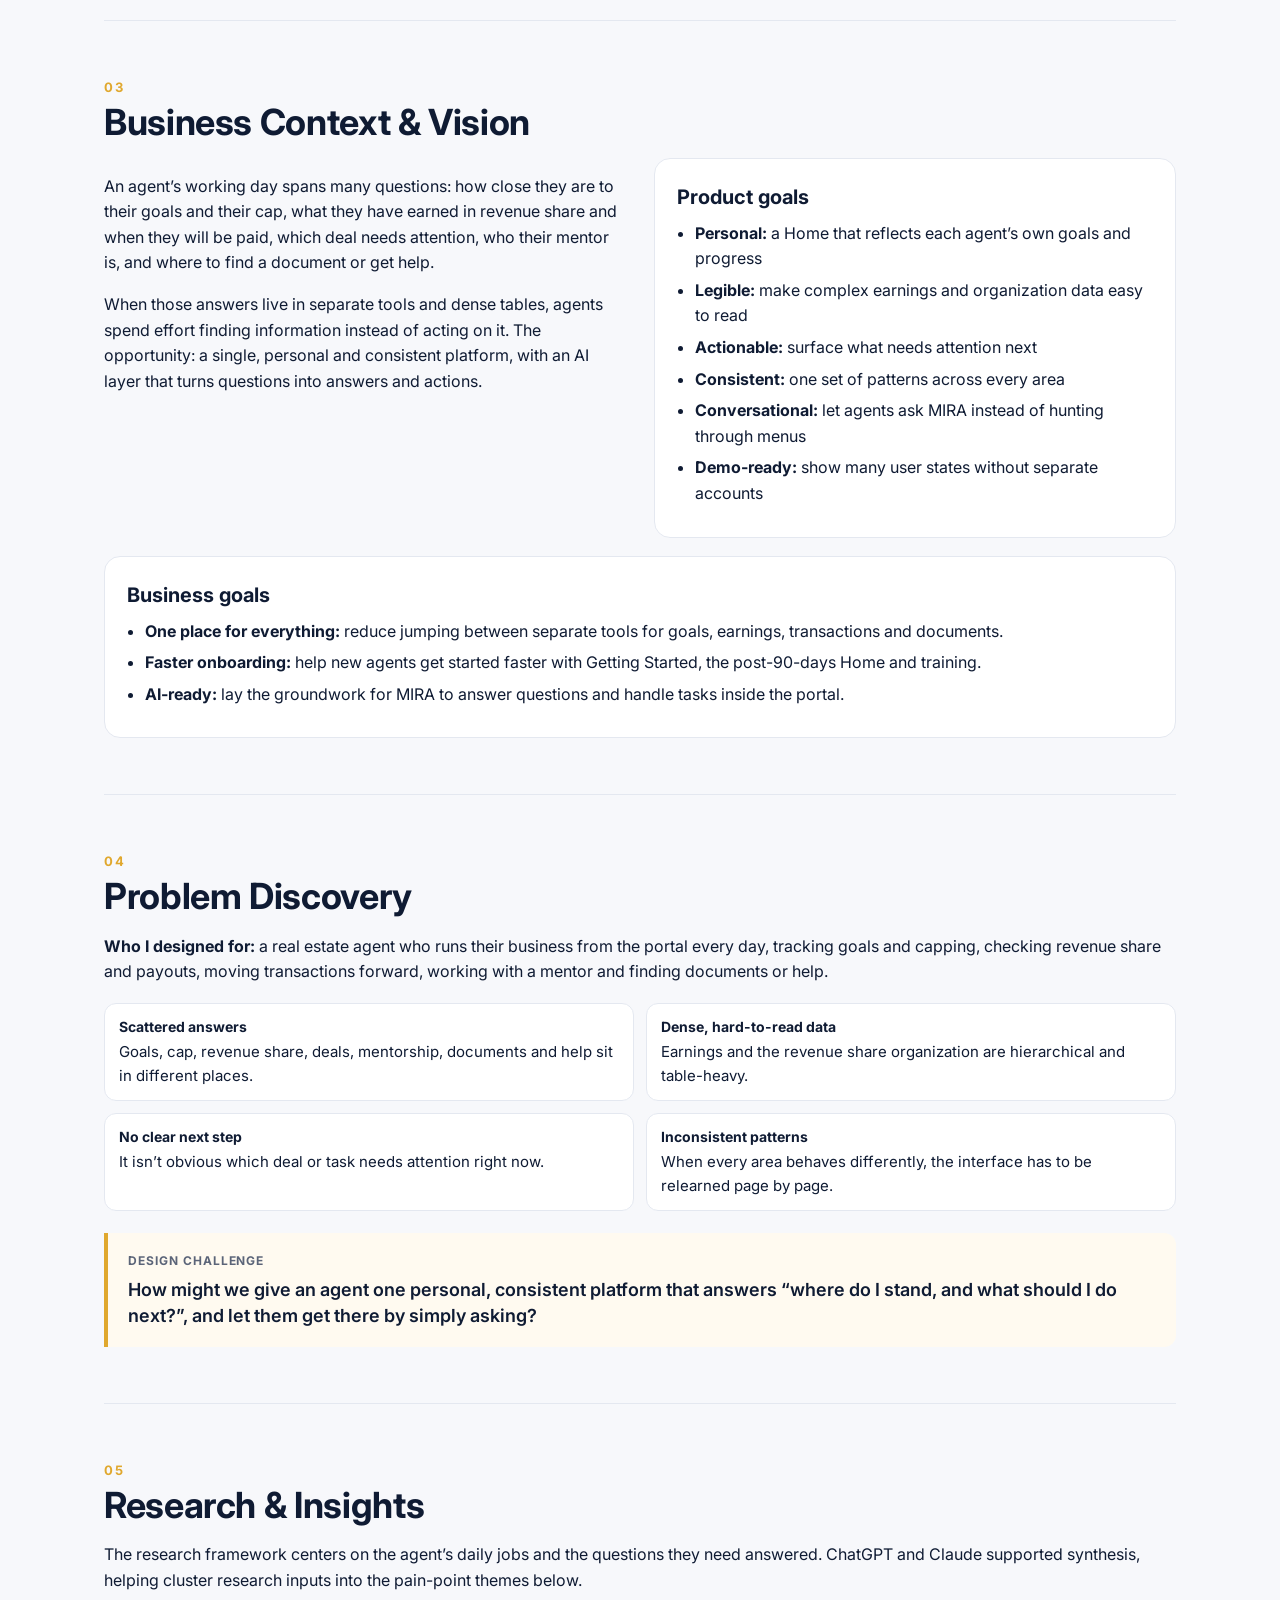
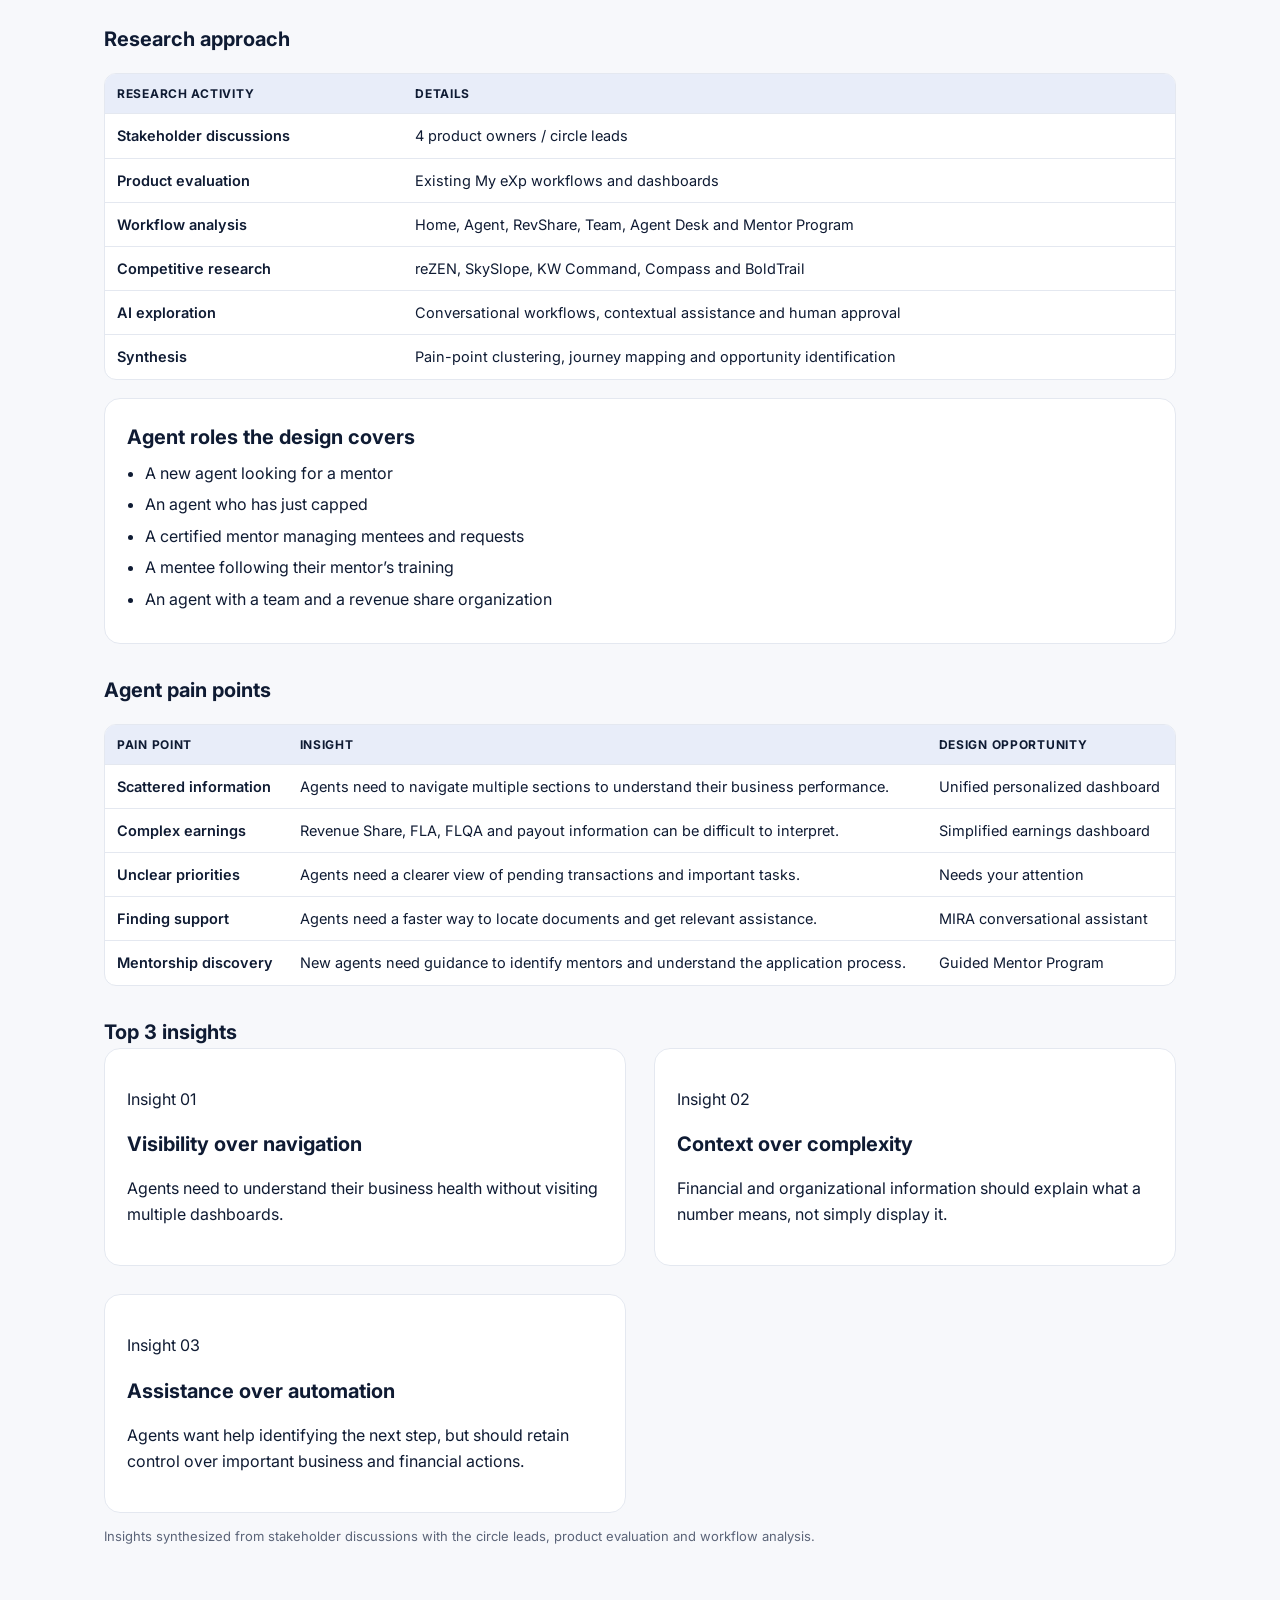
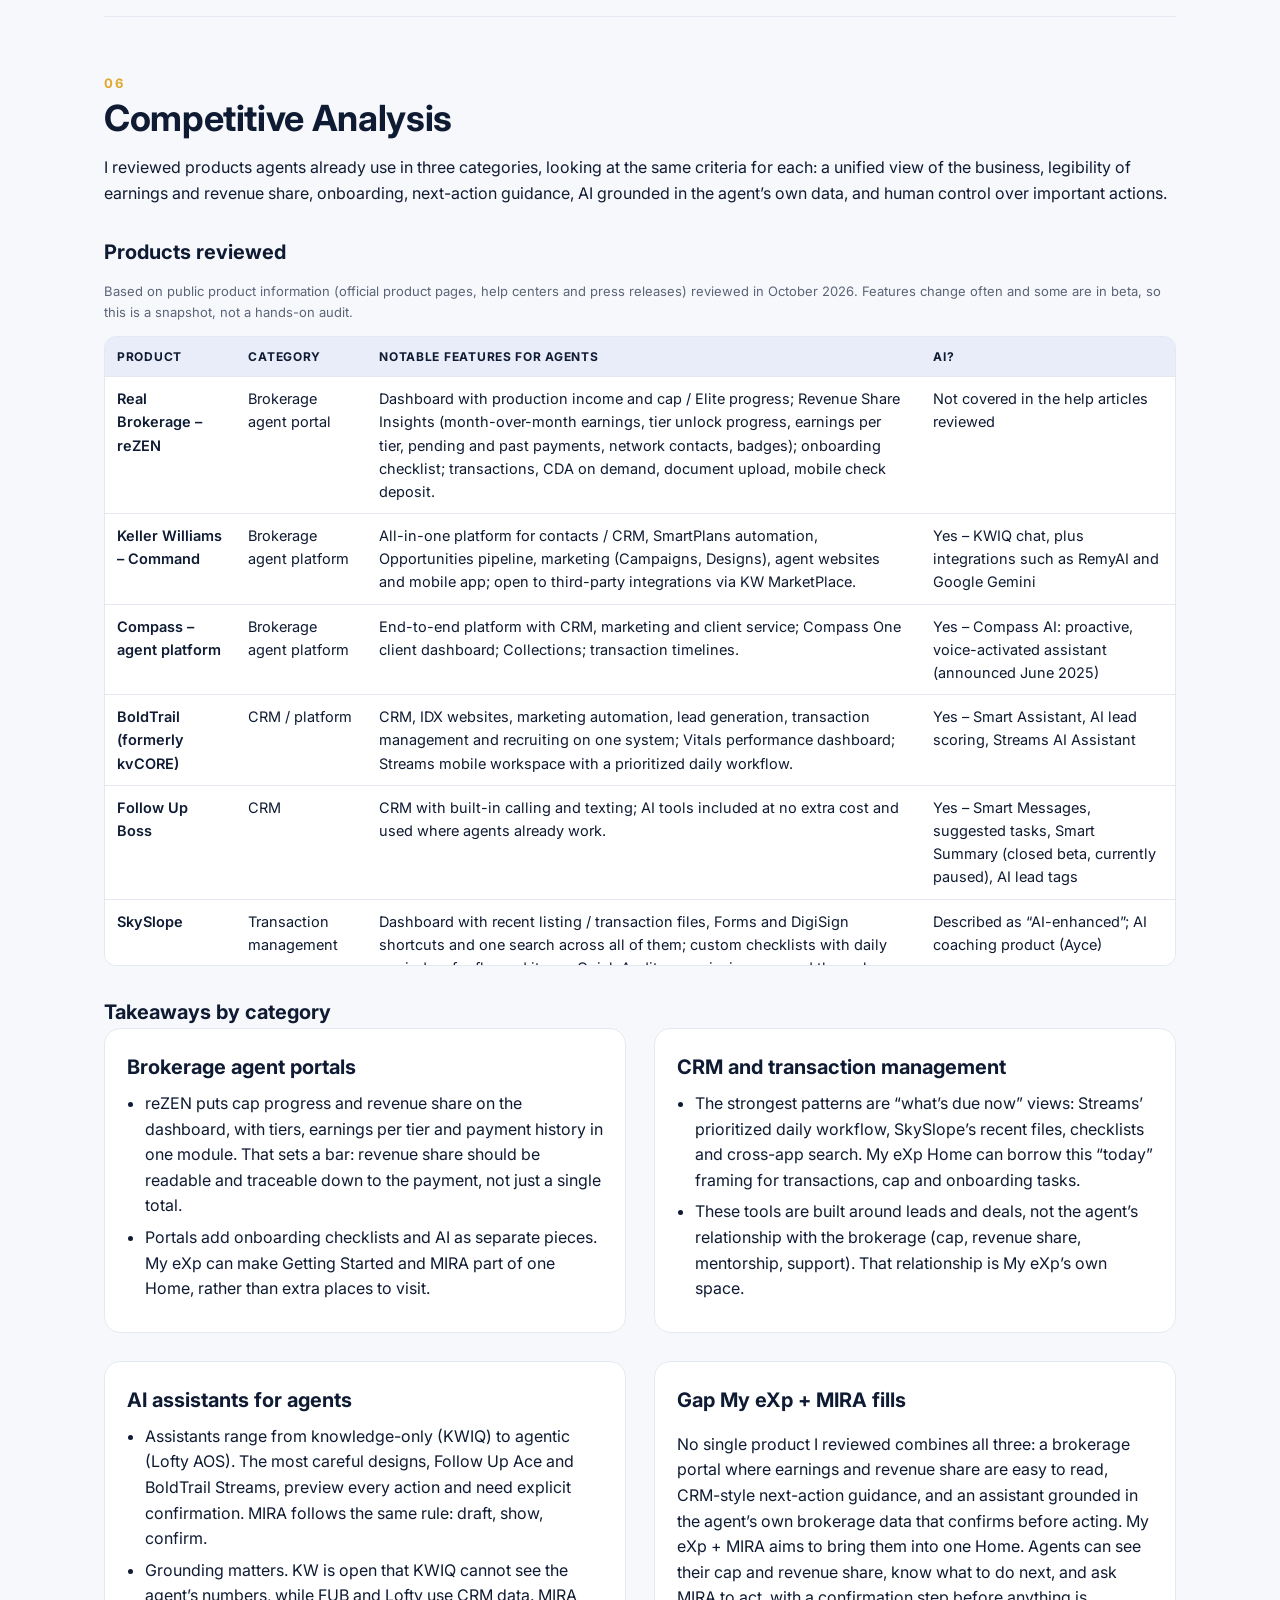
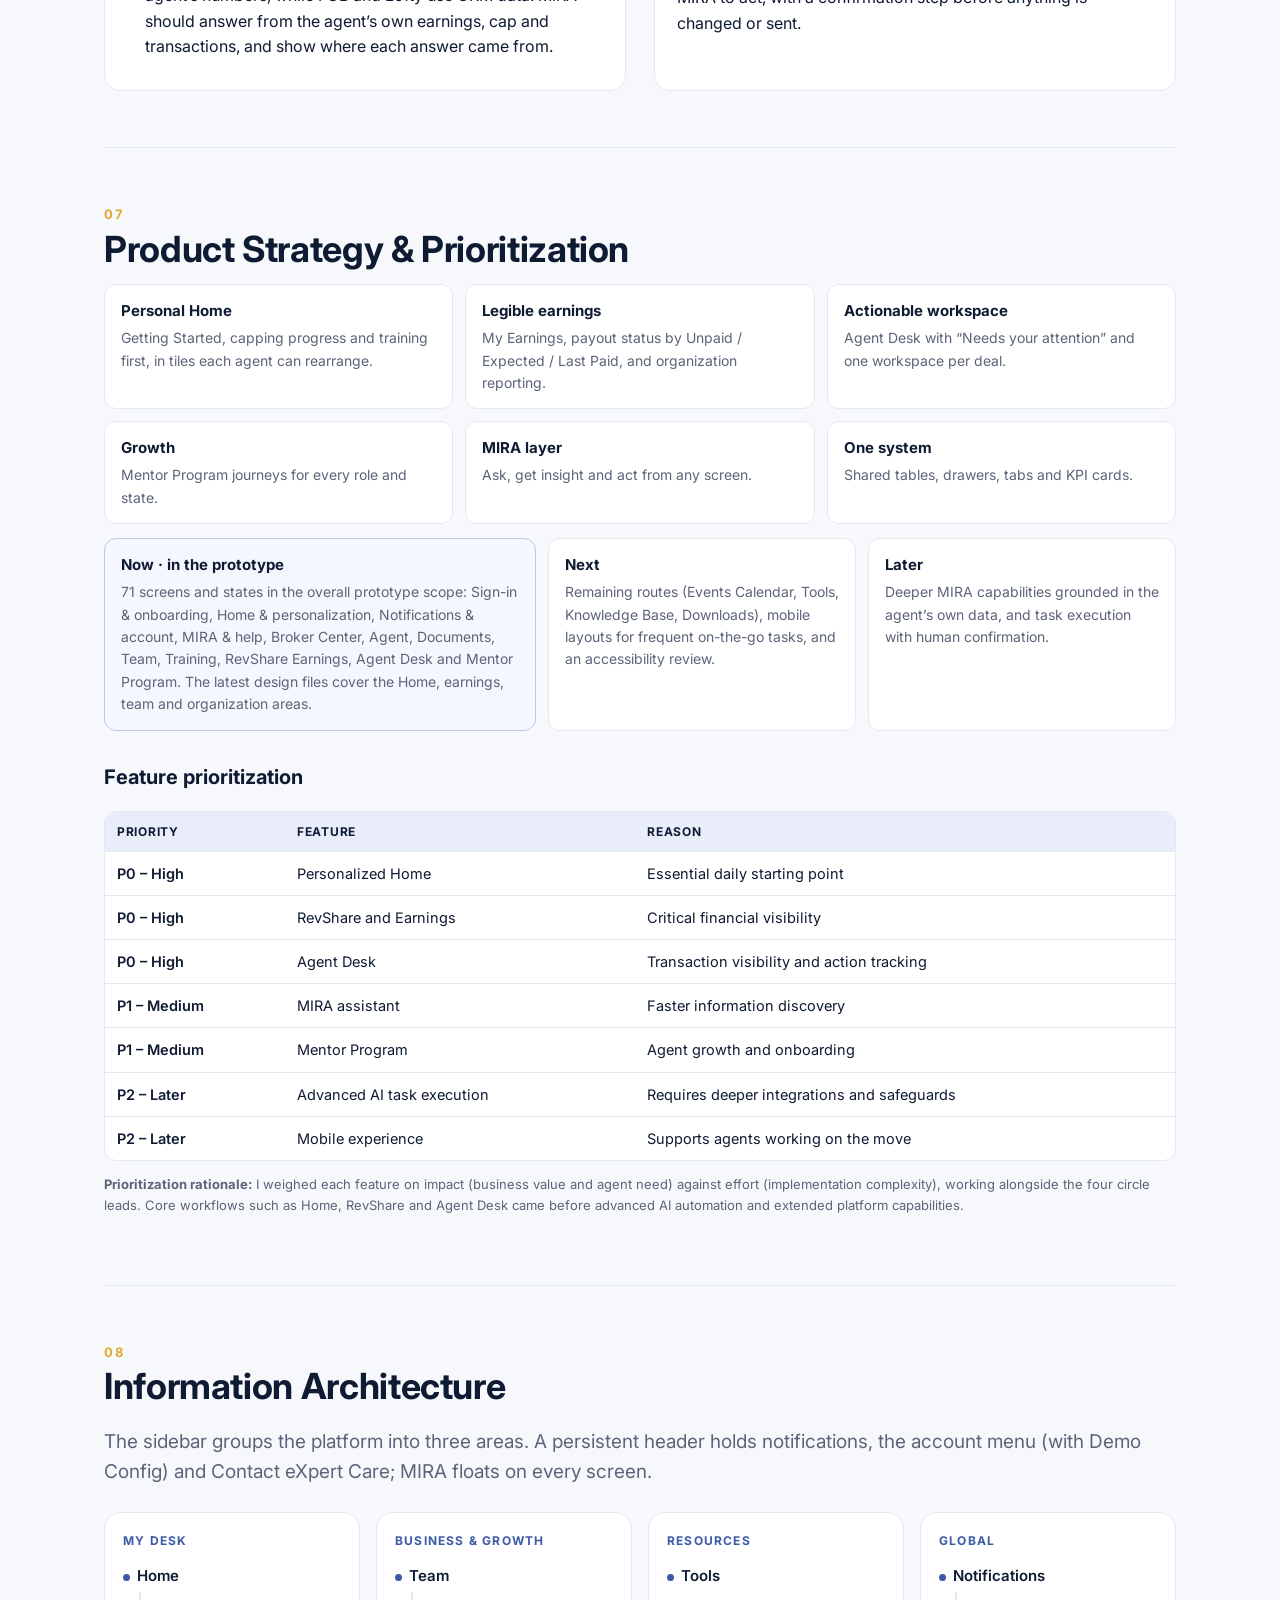
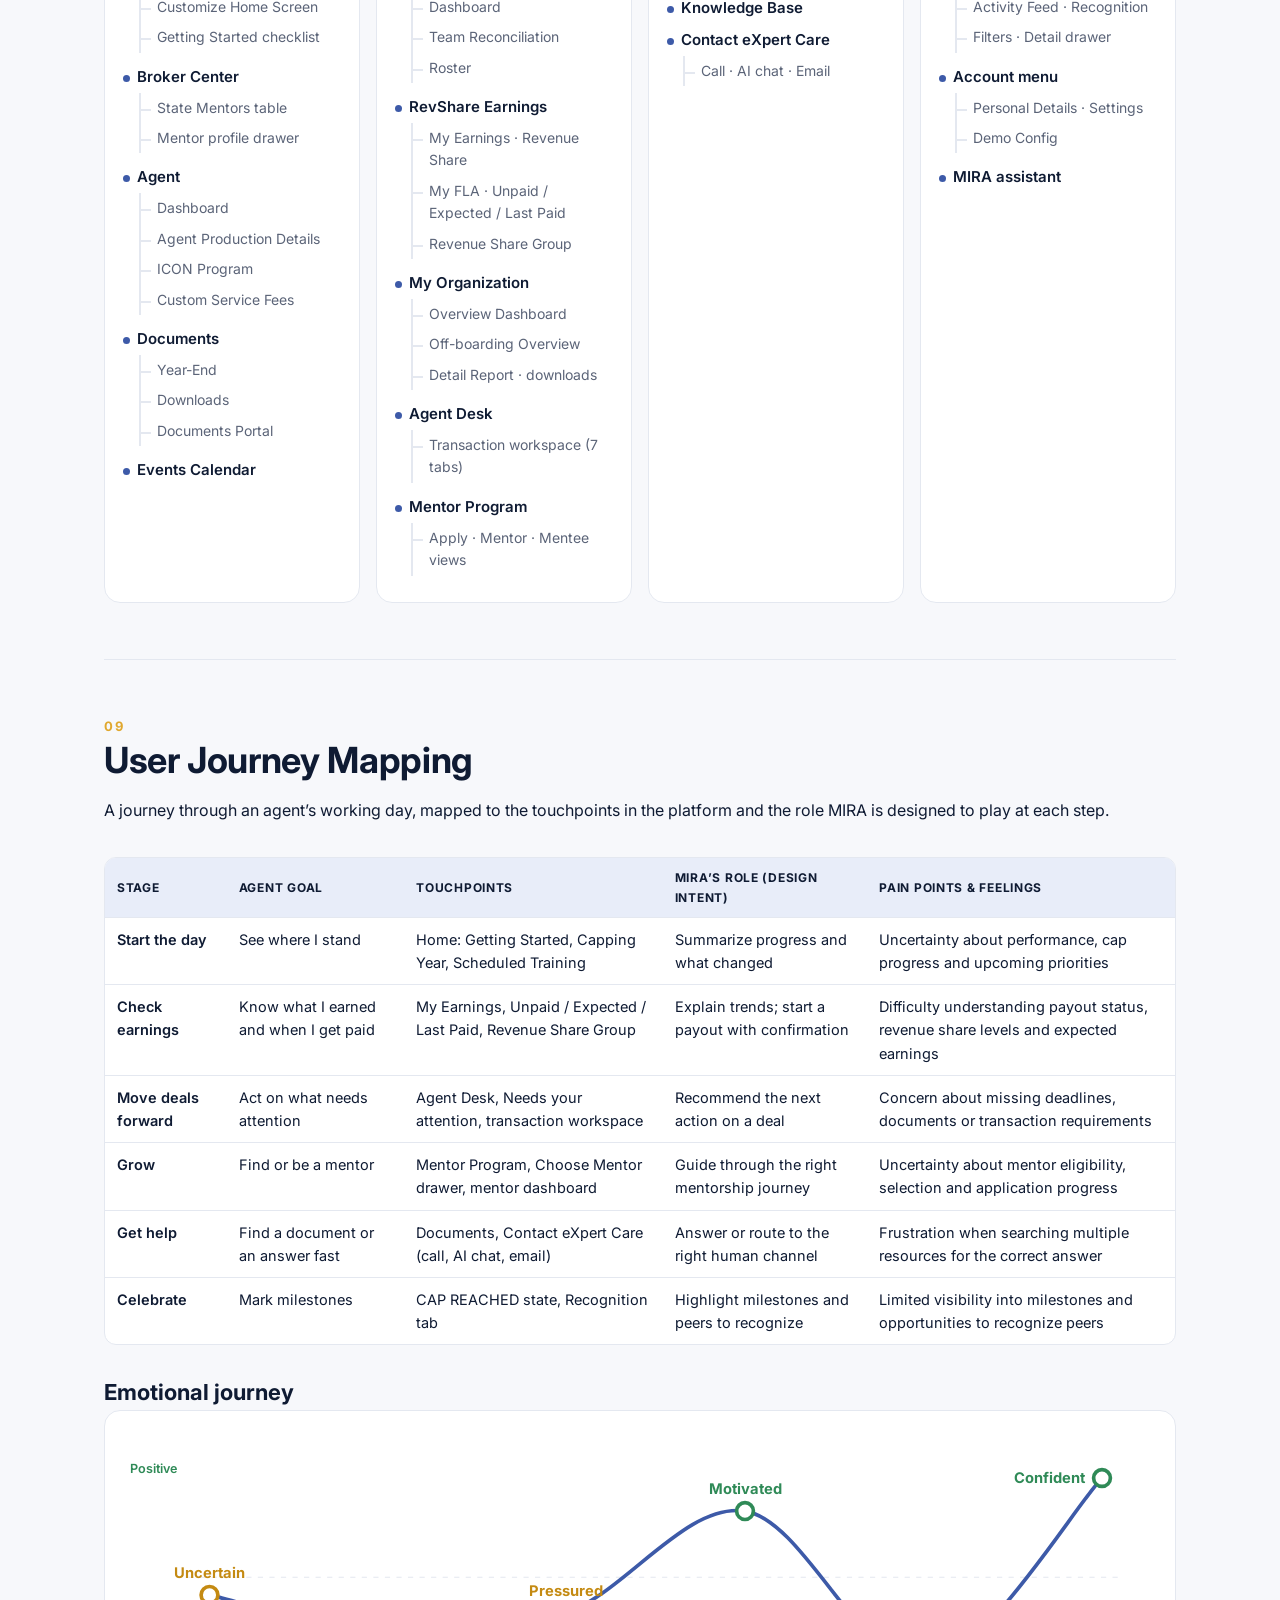
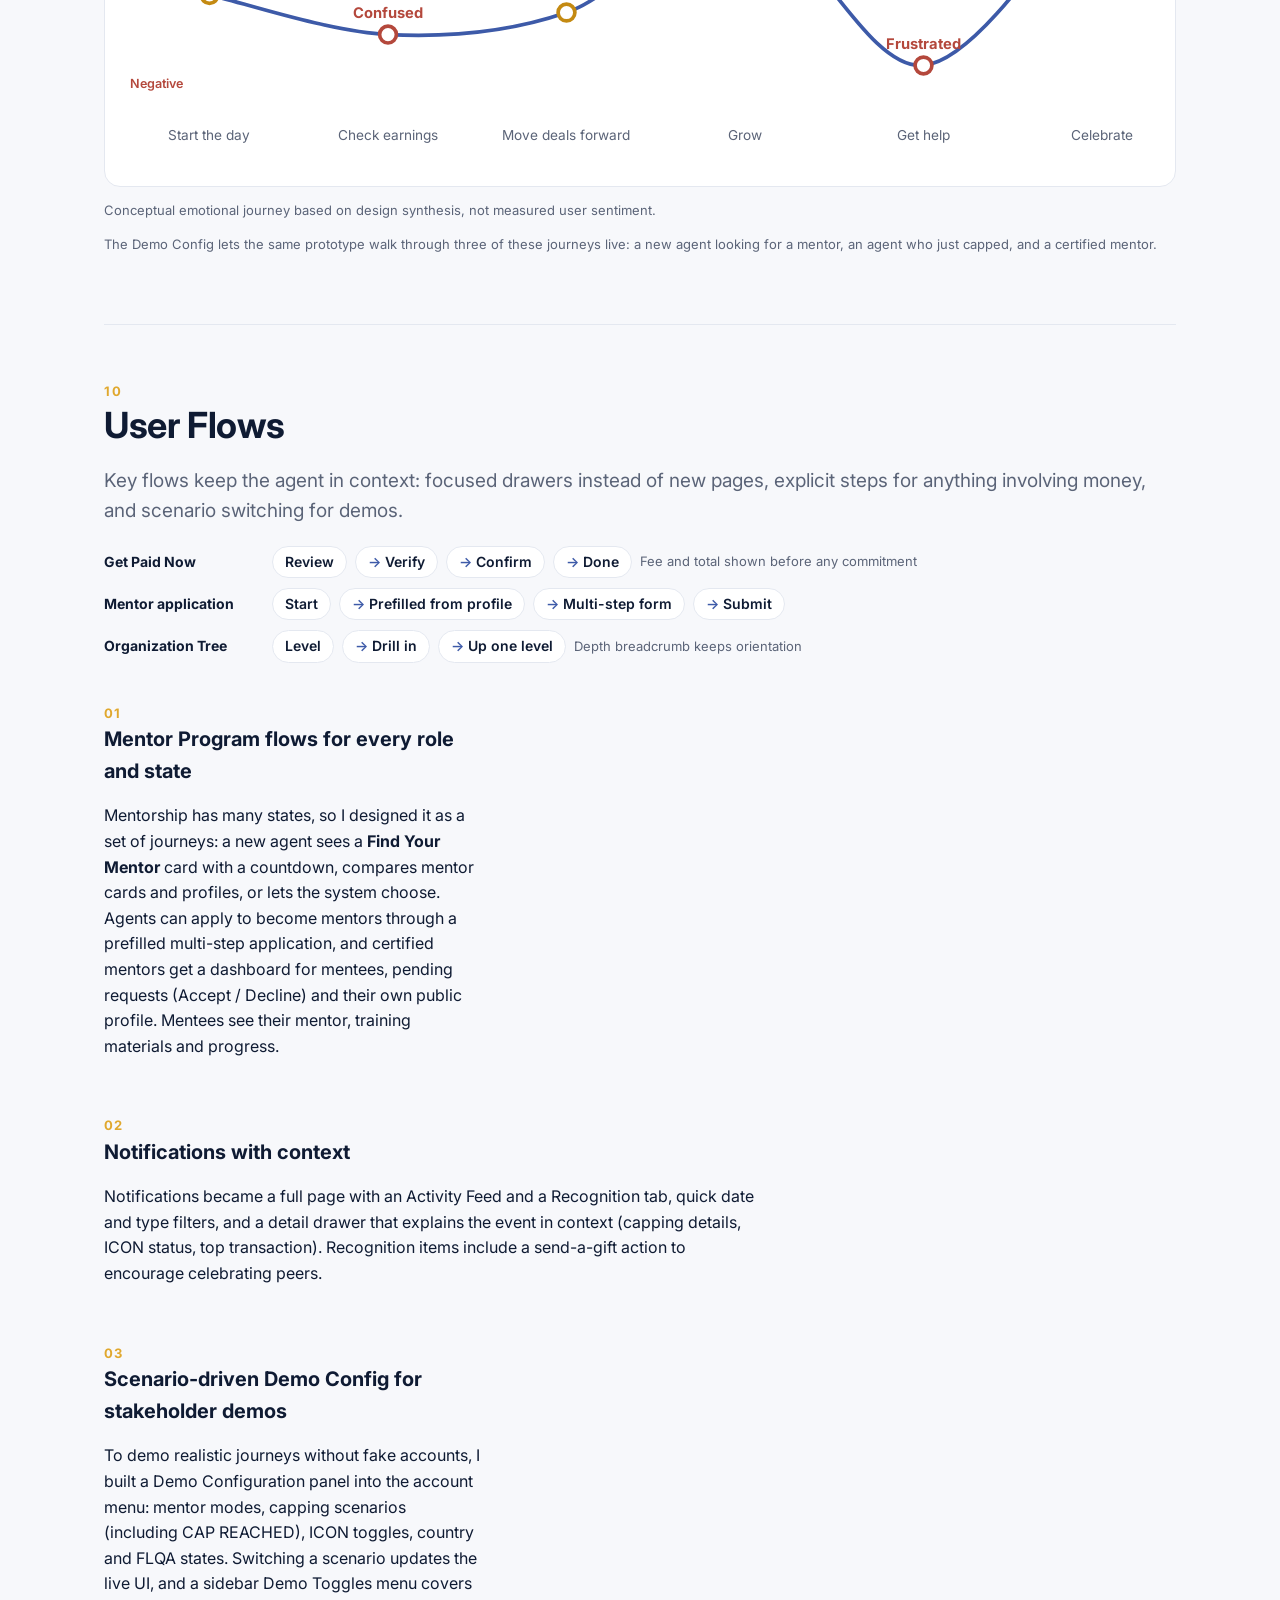
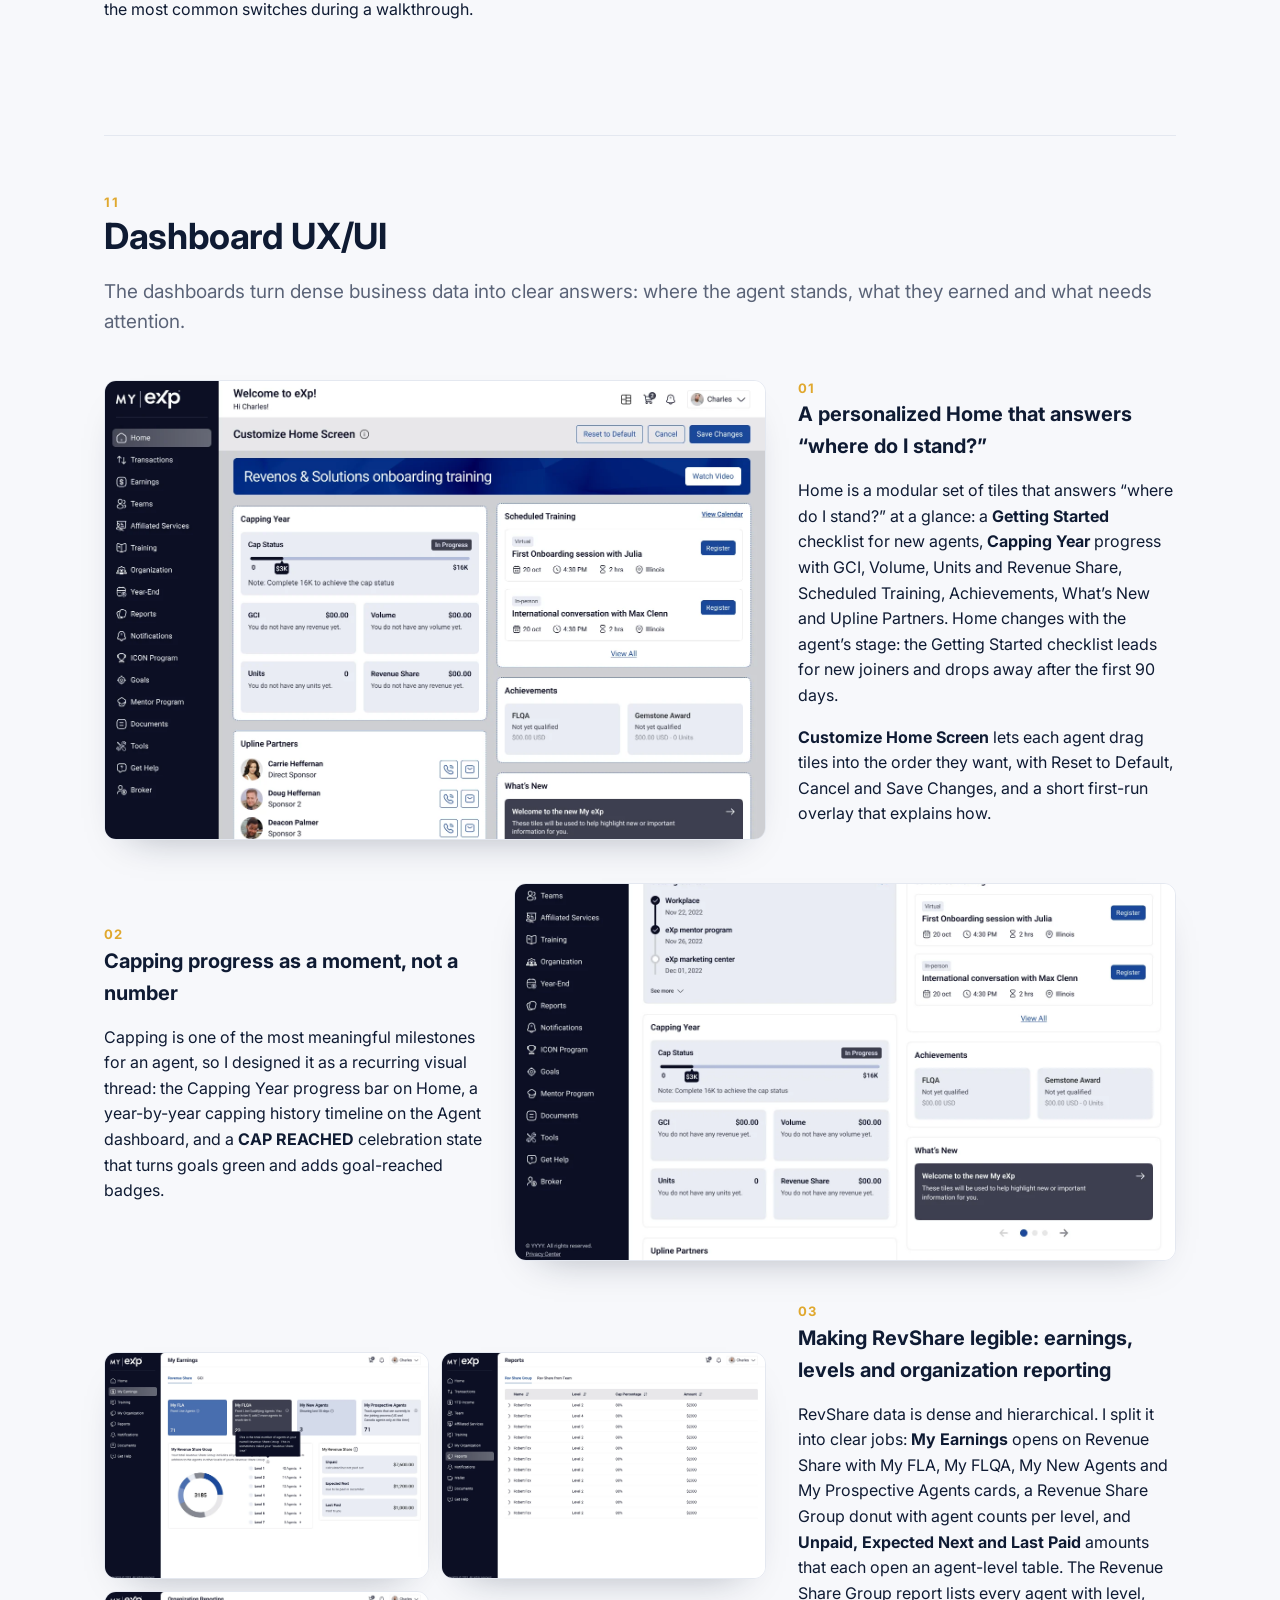
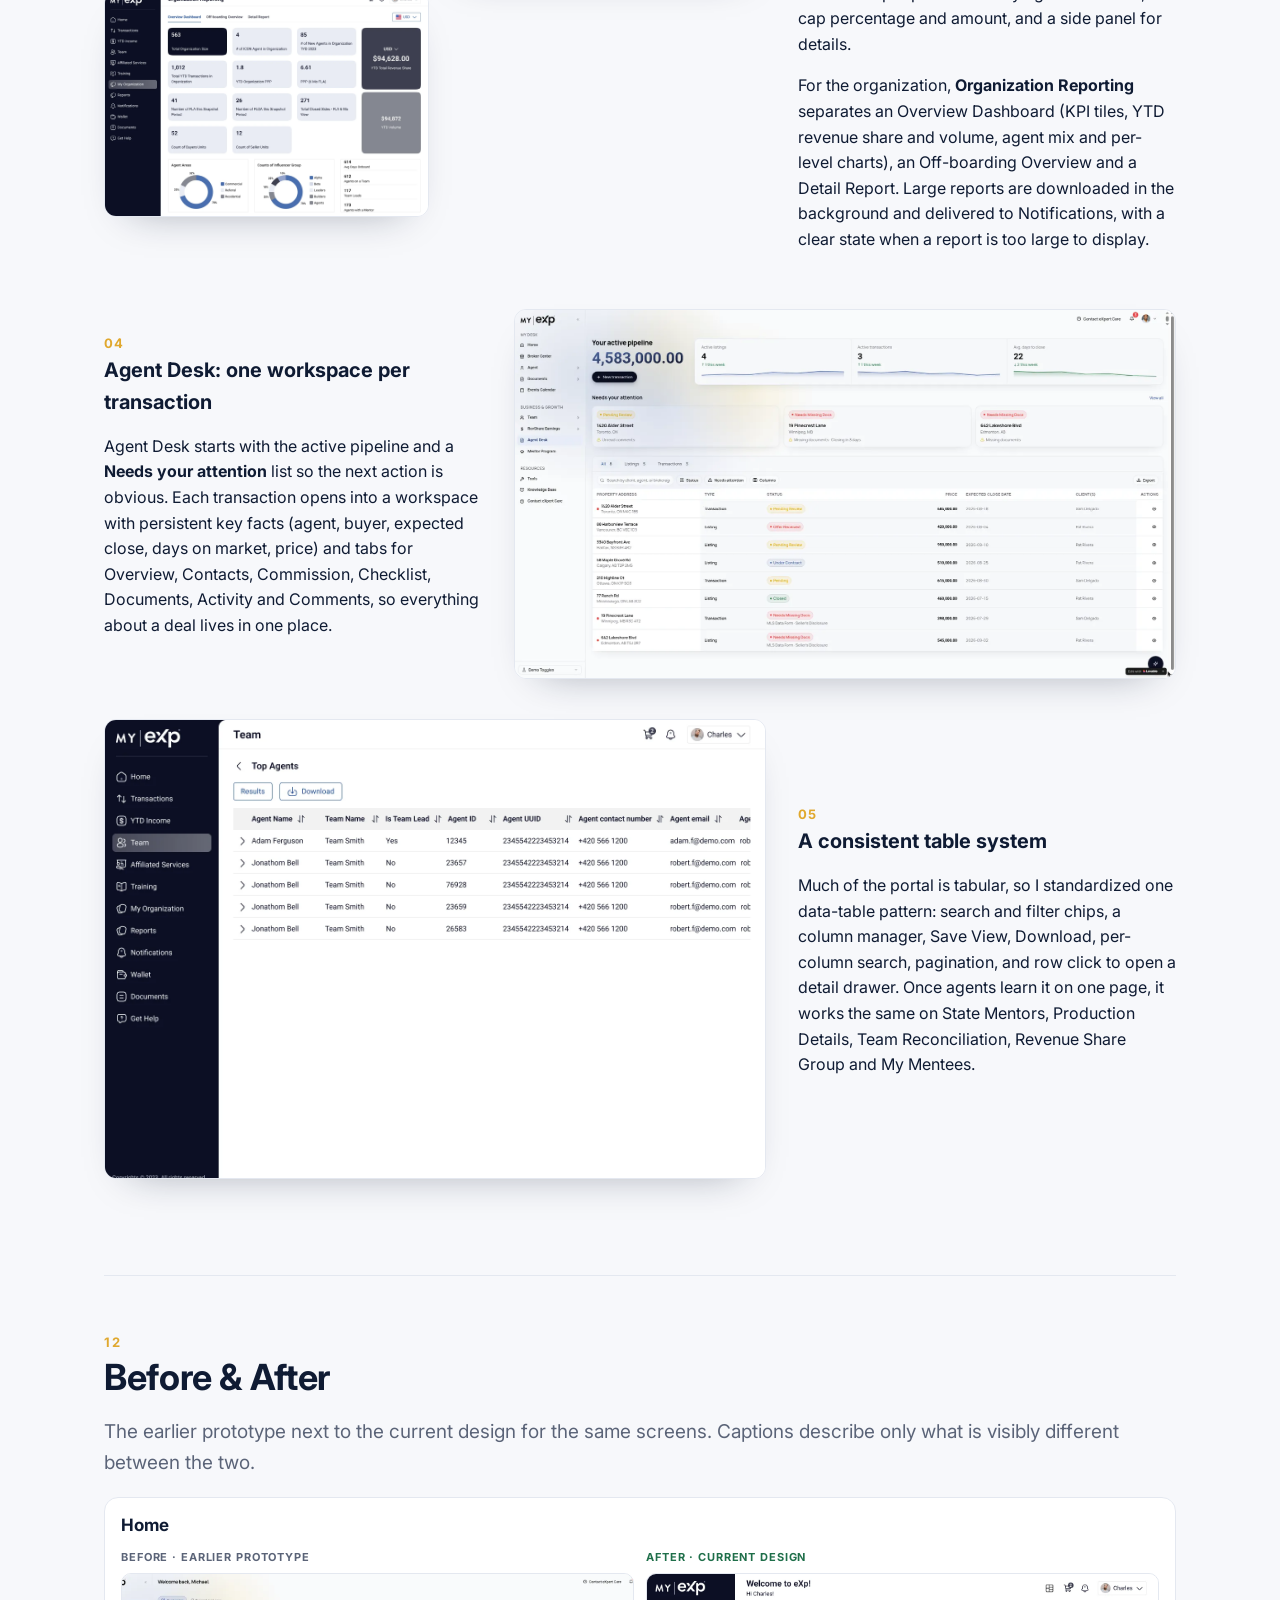
==== commit 55df747b: "Add '← All work' back navigation to top bar, matching iMobile case study" ====
--- a/index.html
+++ b/index.html
@@ -2,7 +2,7 @@
 <title>My eXp + MIRA — An AI-powered real estate platform · Suvarna Myneni</title>
 <meta name="description" content="Case study by Suvarna Myneni: My eXp + MIRA, an AI-powered real estate platform with an intelligent agent assistant. Designed in Figma and prototyped in Lovable.">
 <link rel="preconnect" href="https://fonts.googleapis.com"><link href="https://fonts.googleapis.com/css2?family=Inter:wght@400;500;600;700&display=swap" rel="stylesheet">
-<link rel="stylesheet" href="assets/style.css"><style>.shots.one{grid-template-columns:1fr}img.v2.capcrop{aspect-ratio:1440/820;object-position:0 32%}img.v2{aspect-ratio:1440/1000;object-fit:cover;object-position:top;width:100%}.heroimg img.v2{aspect-ratio:1440/900}.badge2{display:inline-block;font-size:10px;font-weight:700;letter-spacing:.04em;text-transform:uppercase;padding:2px 6px;border-radius:999px;background:#e3f4ea;color:#1f6f4a;margin-left:6px;vertical-align:middle}.badge2.old{background:#eef0f5;color:#5d6680}.thumbs a .badge2{display:inline-block;padding:2px 6px;margin-left:4px}.ba{display:grid;gap:22px;margin-top:18px}.bapair{border:1px solid var(--line);border-radius:14px;background:var(--card,#fff);padding:14px 16px 16px}.bapair h3{margin:0 0 10px;font-size:17px}.bagrid{display:grid;grid-template-columns:1fr 1fr;gap:12px}.bagrid figure{margin:0}.bagrid a{display:block;border-radius:10px;overflow:hidden;border:1px solid var(--line)}.bagrid img{width:100%;aspect-ratio:16/10;object-fit:cover;object-position:top}.bagrid figcaption{font-size:11px;font-weight:700;letter-spacing:.08em;text-transform:uppercase;color:var(--muted,#6b7488);margin:0 0 6px}.bagrid figure.after figcaption{color:#1f6f4a}.bapair p{margin:10px 0 0;font-size:14px}.bapair .src{font-size:12px;color:var(--muted,#6b7488);margin-top:4px}@media(max-width:700px){.bagrid{grid-template-columns:1fr}}.subtitle{font-size:clamp(20px,2.4vw,26px);font-weight:600;color:var(--ink);margin:-6px 0 14px}
+<link rel="stylesheet" href="assets/style.css"><style>nav.top .back{font-weight:600;color:var(--ink);text-decoration:none;white-space:nowrap;display:inline-flex;align-items:center;min-height:44px}nav.top .back:hover{text-decoration:underline}nav.top .links a{display:inline-flex;align-items:center;min-height:44px}@media(max-width:860px){nav.top .btn{margin-left:auto}}.shots.one{grid-template-columns:1fr}img.v2.capcrop{aspect-ratio:1440/820;object-position:0 32%}img.v2{aspect-ratio:1440/1000;object-fit:cover;object-position:top;width:100%}.heroimg img.v2{aspect-ratio:1440/900}.badge2{display:inline-block;font-size:10px;font-weight:700;letter-spacing:.04em;text-transform:uppercase;padding:2px 6px;border-radius:999px;background:#e3f4ea;color:#1f6f4a;margin-left:6px;vertical-align:middle}.badge2.old{background:#eef0f5;color:#5d6680}.thumbs a .badge2{display:inline-block;padding:2px 6px;margin-left:4px}.ba{display:grid;gap:22px;margin-top:18px}.bapair{border:1px solid var(--line);border-radius:14px;background:var(--card,#fff);padding:14px 16px 16px}.bapair h3{margin:0 0 10px;font-size:17px}.bagrid{display:grid;grid-template-columns:1fr 1fr;gap:12px}.bagrid figure{margin:0}.bagrid a{display:block;border-radius:10px;overflow:hidden;border:1px solid var(--line)}.bagrid img{width:100%;aspect-ratio:16/10;object-fit:cover;object-position:top}.bagrid figcaption{font-size:11px;font-weight:700;letter-spacing:.08em;text-transform:uppercase;color:var(--muted,#6b7488);margin:0 0 6px}.bagrid figure.after figcaption{color:#1f6f4a}.bapair p{margin:10px 0 0;font-size:14px}.bapair .src{font-size:12px;color:var(--muted,#6b7488);margin-top:4px}@media(max-width:700px){.bagrid{grid-template-columns:1fr}}.subtitle{font-size:clamp(20px,2.4vw,26px);font-weight:600;color:var(--ink);margin:-6px 0 14px}
 main{min-width:0}
 main section.cs{padding:56px 0;border-top:1px solid var(--line);scroll-margin-top:70px}
 main section.cs:first-child{border-top:0}
@@ -102,8 +102,9 @@
 .tconfirm{background:#fde8e4;color:#9a3426;margin-left:6px}
 @media(max-width:900px){.stages{grid-template-columns:1fr 1fr}.mira-hero{grid-template-columns:1fr;padding:20px}}
 @media(max-width:560px){.stages{grid-template-columns:1fr}}
-</style></head><body>
-<nav class="top"><div class="wrap"><a class="brand" href="#">Suvarna Myneni</a><div class="links"><a href="#overview">Overview</a><a href="#problem">Problem</a><a href="#mira">MIRA</a><a href="#dashboard">Dashboards</a><a href="#before-after">Before &amp; After</a><a href="https://headless-brenxsjtqad-motiveux-1408.wix-site-host.com">Portfolio</a></div><a class="btn" href="#mira">See MIRA →</a></div></nav>
+</style><link rel="stylesheet" href="css/sm-footer.css?v=20261101e"><style>.sm-footer{--bg:#fdf0e2;--ink:#2b3236;--muted:#41484c;--accent:#a34728}</style>
+</head><body>
+<nav class="top"><div class="wrap"><a class="back" href="https://suvarnamyneni.github.io/">← All work</a><div class="links"><a href="#overview">Overview</a><a href="#problem">Problem</a><a href="#mira">MIRA</a><a href="#dashboard">Dashboards</a><a href="#before-after">Before &amp; After</a><a href="https://headless-brenxsjtqad-motiveux-1408.wix-site-host.com">Portfolio</a></div><a class="btn" href="#mira">See MIRA →</a></div></nav>
 <header class="hero"><div class="wrap">
 <div class="eyebrow">Case study · UX design at eXp Realty</div>
 <h1>My eXp + MIRA</h1>
@@ -431,15 +432,12 @@
 
 <footer class="sm-footer" role="contentinfo">
   <div class="sm-footer-inner">
-    <p class="sm-footer-name">Suvarna Myneni</p>
-    <p class="sm-footer-role">AI-Native UX Designer · Hyderabad, India · Open to remote or Hyderabad roles</p>
+    <p class="sm-footer-copy">© 2026 Suvarna Myneni</p>
     <nav class="sm-footer-links" aria-label="Footer">
-      <a href="https://suvarnamyneni.github.io/">Portfolio home</a>
-      <a href="mailto:suvarnamyneni@gmail.com">suvarnamyneni@gmail.com</a>
+      <a href="mailto:suvarnamyneni@gmail.com">Email</a>
+      <a href="https://www.linkedin.com/in/suvarnamyneni/" target="_blank" rel="noopener noreferrer">LinkedIn<span class="sm-sr"> (opens in a new tab)</span></a>
       <a href="https://suvarnamyneni.github.io/assets/Suvarna-Myneni-Resume.pdf" download>Resume</a>
-      <a href="https://www.linkedin.com/in/suvarnamyneni/" target="_blank" rel="noopener noreferrer">LinkedIn<span class="sm-sr"> (opens in a new tab)</span></a>
     </nav>
-    <p class="sm-footer-copy">© 2026 Suvarna Myneni</p>
   </div>
 </footer>
 </body></html>
--- a/assets/style.css
+++ b/assets/style.css
@@ -52,12 +52,3 @@
 .thumbs a span{display:block;padding:8px 10px}
 @media(max-width:860px){.meta,.ia{grid-template-columns:1fr 1fr}.grid2,.dec,.dec:nth-of-type(even){grid-template-columns:1fr}.dec:nth-of-type(even) .shots{order:0}nav.top .links{display:none}}
 @media print{.dec,.dec:nth-of-type(even){grid-template-columns:4fr 7fr}.dec:nth-of-type(even) .shots{order:0}.thumbs{grid-template-columns:repeat(4,1fr)}.ia{grid-template-columns:repeat(4,1fr)}.grid2{grid-template-columns:1fr 1fr}.meta{grid-template-columns:repeat(2,1fr)}nav.top{display:none}section{padding:28px 0;break-inside:auto}.dec{break-inside:avoid}.thumbs a{break-inside:avoid}header.hero{padding-top:24px}.btn{display:none}.shots a{box-shadow:none}h2{break-after:avoid}.gal h3{break-after:avoid}}
-.sm-footer{background:#1F2427;color:#E9E4DF;padding:40px 24px;margin-top:64px;font-family:inherit;clear:both;position:relative;z-index:1}
-.sm-footer-inner{max-width:1200px;margin:0 auto;display:grid;gap:8px;text-align:center;justify-items:center}
-.sm-footer-name{margin:0;font-size:18px;font-weight:600;color:#FFFFFF}
-.sm-footer-role{margin:0;font-size:14px;color:#C9C2BB}
-.sm-footer-links{display:flex;flex-wrap:wrap;gap:12px 24px;justify-content:center;margin-top:8px}
-.sm-footer-links a{color:#FFFFFF;text-decoration:underline;text-underline-offset:3px;font-size:14px}
-.sm-footer-links a:hover,.sm-footer-links a:focus-visible{color:#F4B9A7}
-.sm-footer-copy{margin:8px 0 0;font-size:12px;color:#9D958E}
-.sm-sr{position:absolute;width:1px;height:1px;overflow:hidden;clip:rect(0 0 0 0);white-space:nowrap}
--- a/css/sm-footer.css
+++ b/css/sm-footer.css
@@ -0,0 +1,10 @@
+.sm-footer{background:var(--bg,#fdf0e2);color:var(--ink,#2b3236);border-top:1px solid rgba(163,71,40,.16);padding:24px 24px 24px;margin-top:0;font-family:inherit;clear:both;position:relative;z-index:1}
+.sm-footer-inner{max-width:1200px;margin:0 auto;display:flex;flex-wrap:wrap;align-items:center;justify-content:space-between;gap:12px 24px}
+.sm-footer-copy{margin:0;font-size:14px;color:var(--muted,#41484c)}
+.sm-footer-links{display:flex;flex-wrap:wrap;gap:8px 24px}
+.sm-footer-links a{color:var(--ink,#2b3236);text-decoration:none;font-size:14px;font-weight:500}
+.sm-footer-links a:hover,.sm-footer-links a:focus-visible{color:var(--accent,#a34728);text-decoration:underline;text-underline-offset:3px}
+.sm-sr{position:absolute;width:1px;height:1px;overflow:hidden;clip:rect(0 0 0 0);white-space:nowrap}
+@media (max-width:600px){.sm-footer-inner{flex-direction:column;text-align:center}}
+.sm-footer-inner{justify-content:center;gap:10px 32px}
+@media (max-width:600px){.sm-footer{padding-bottom:72px}}
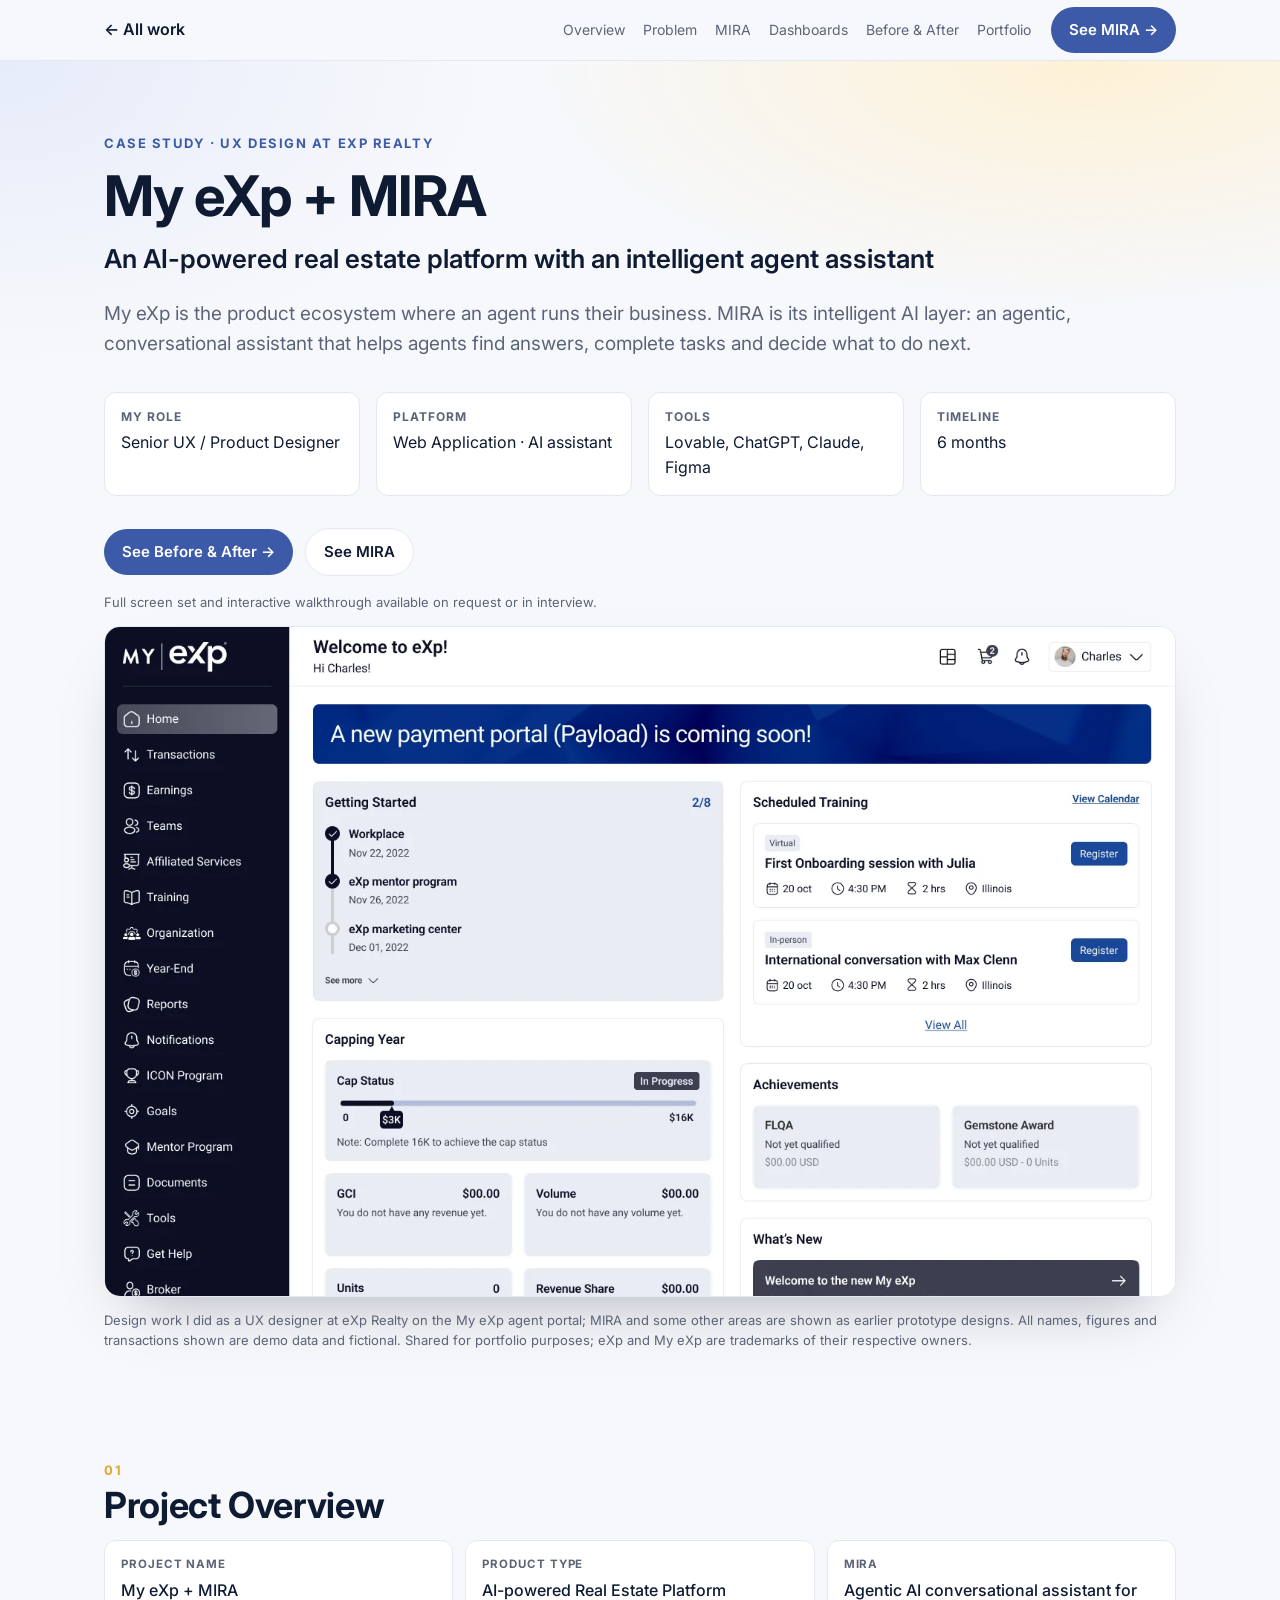
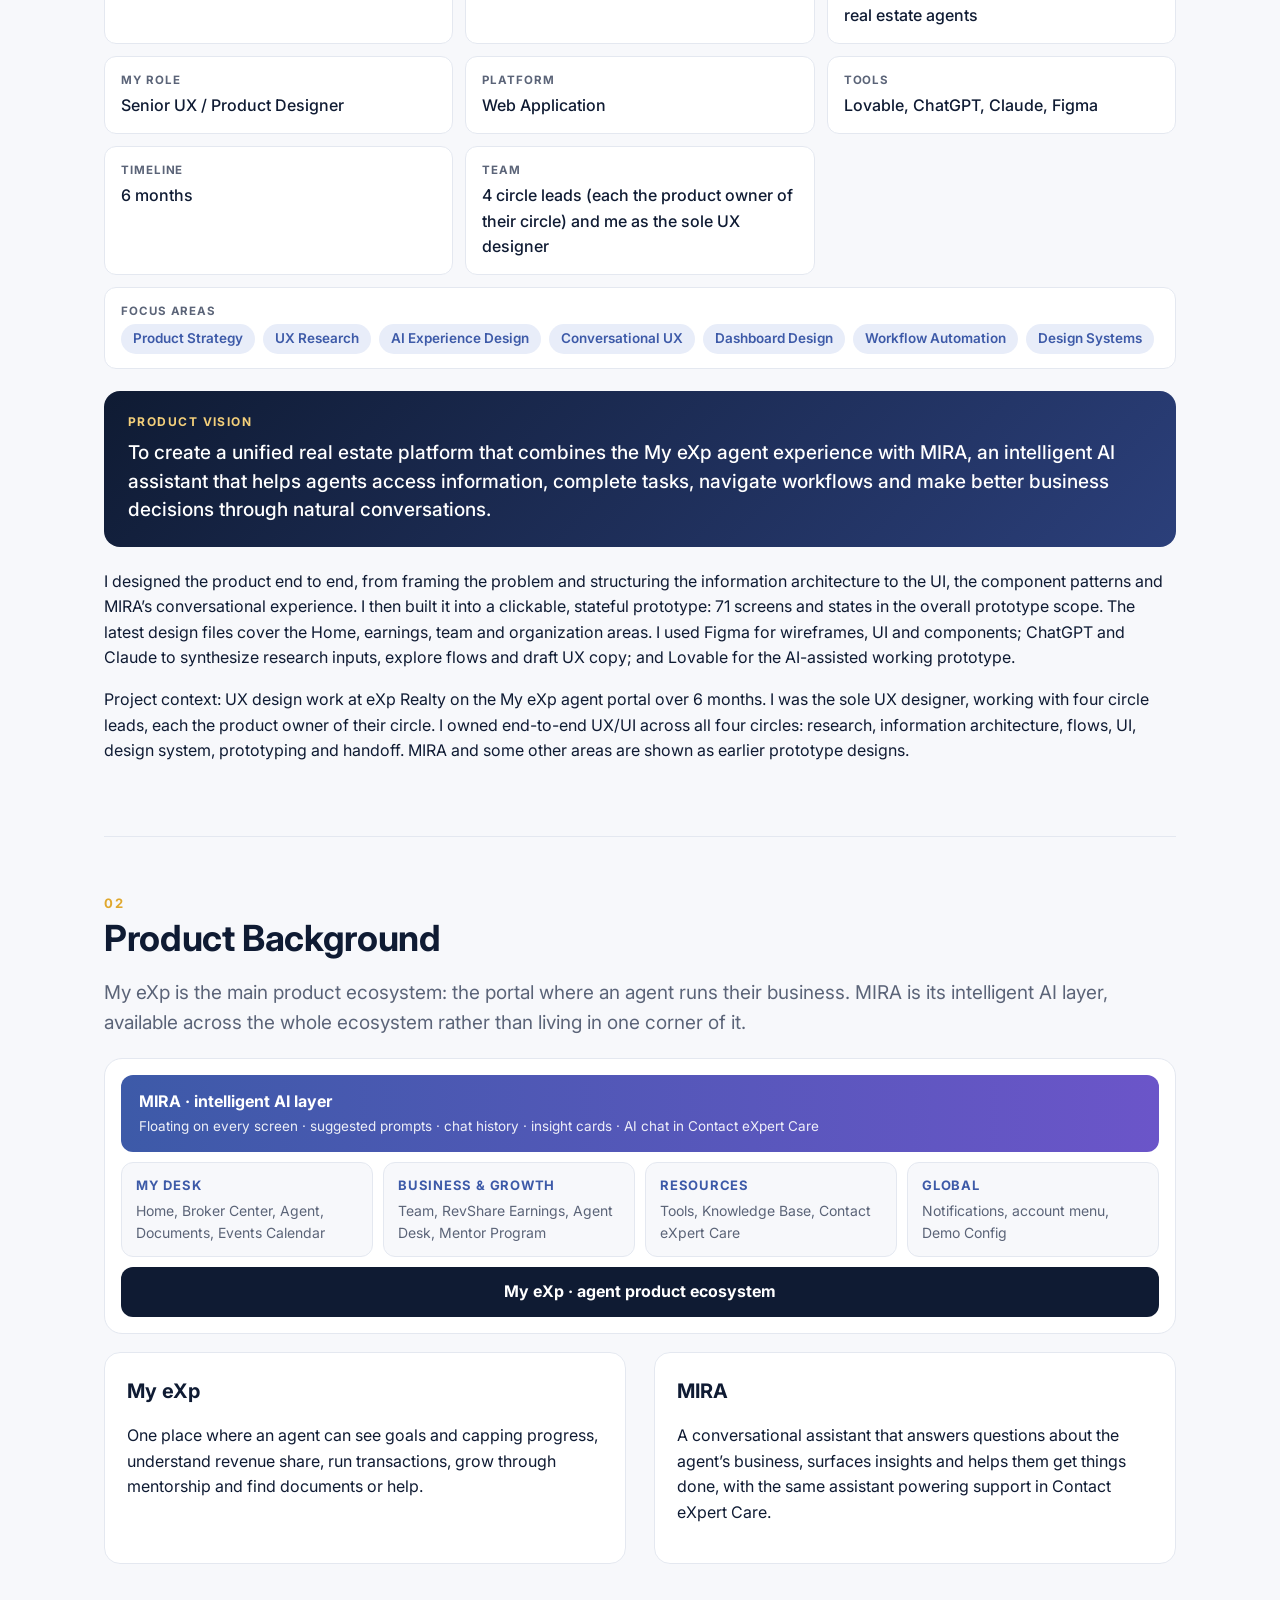
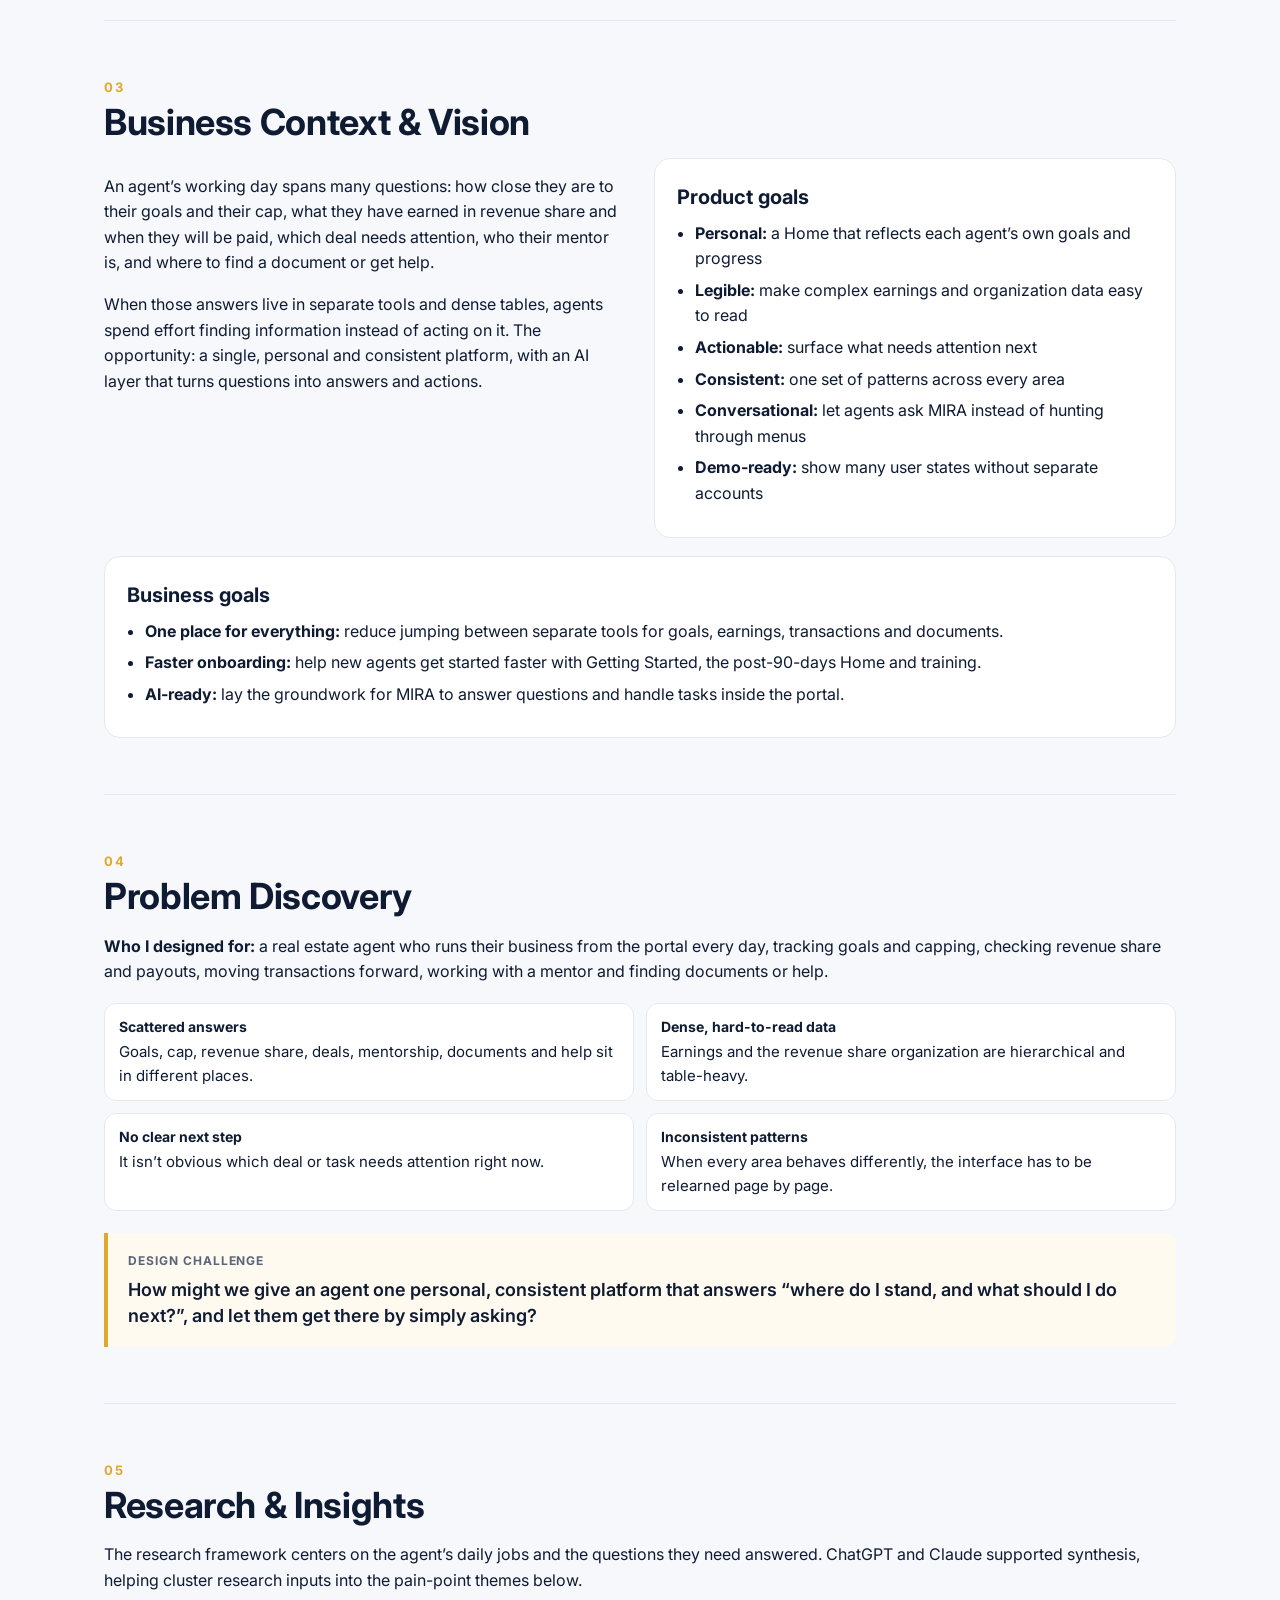
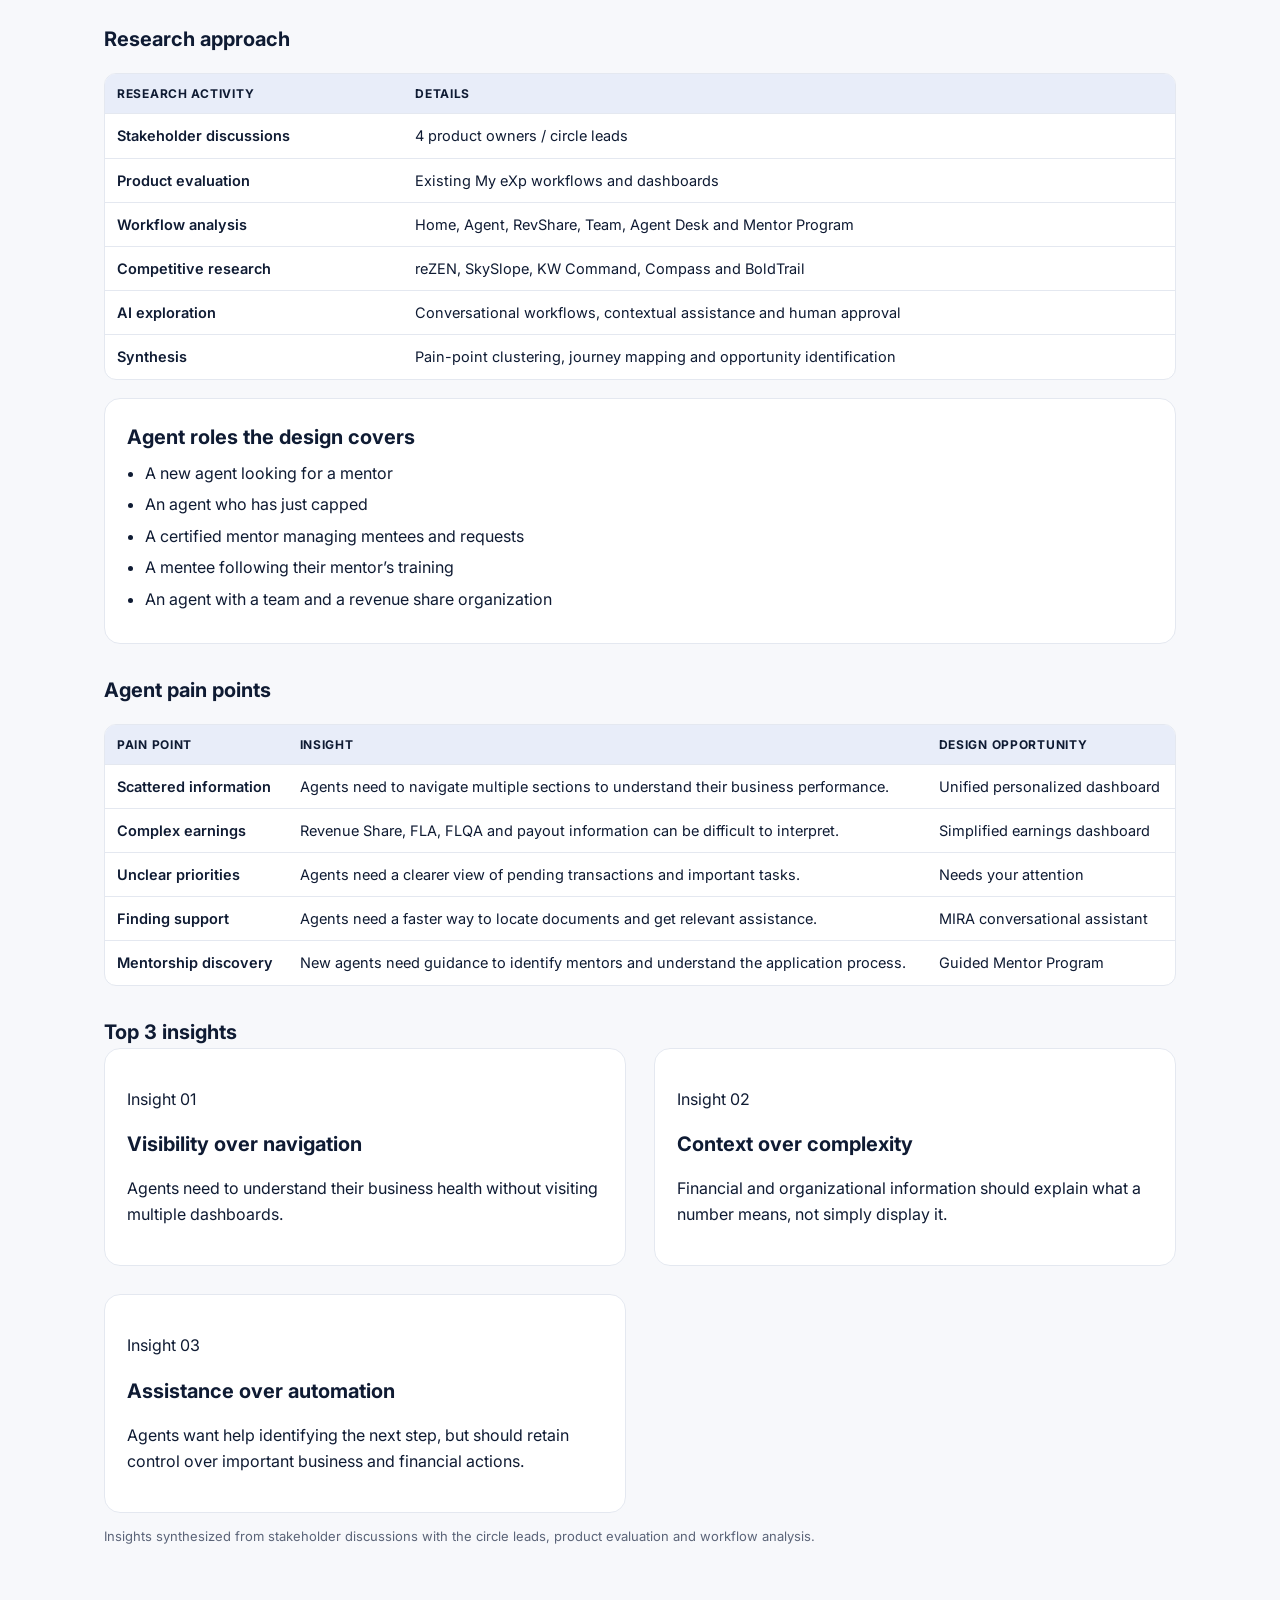
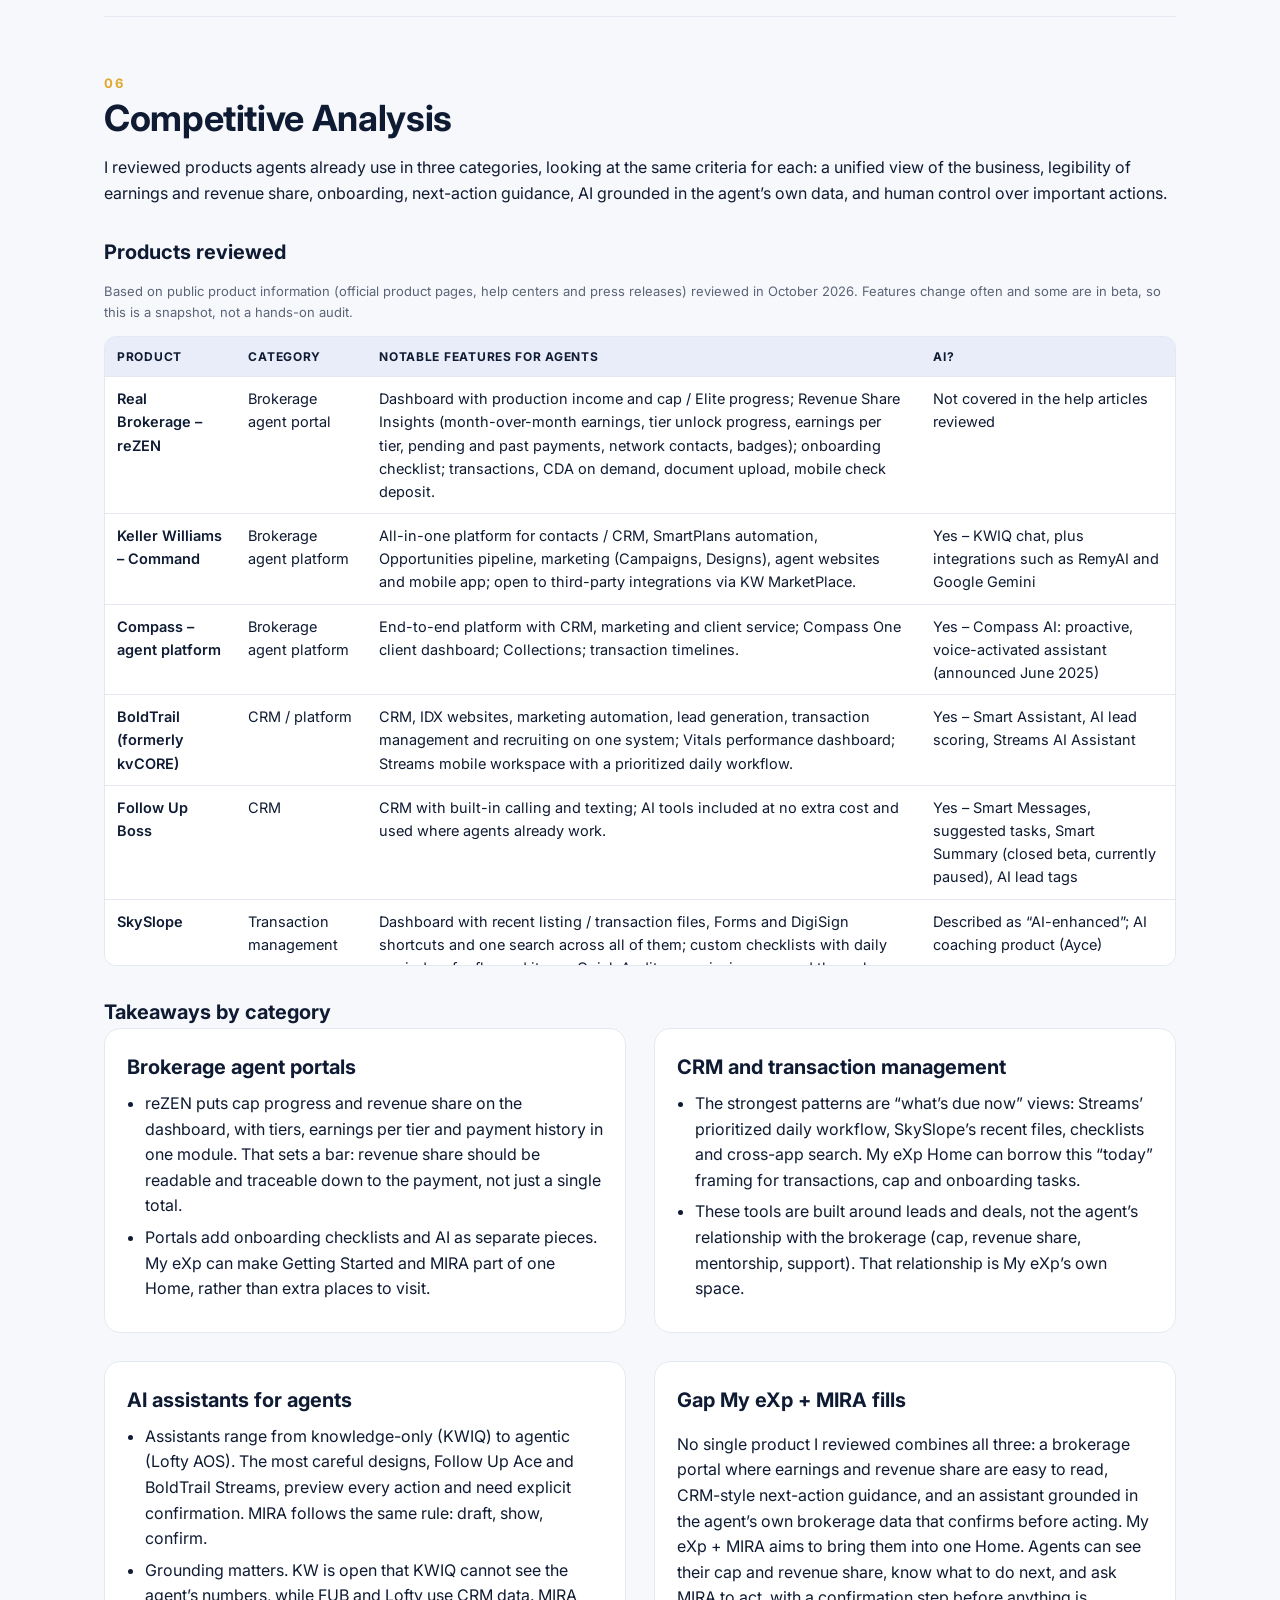
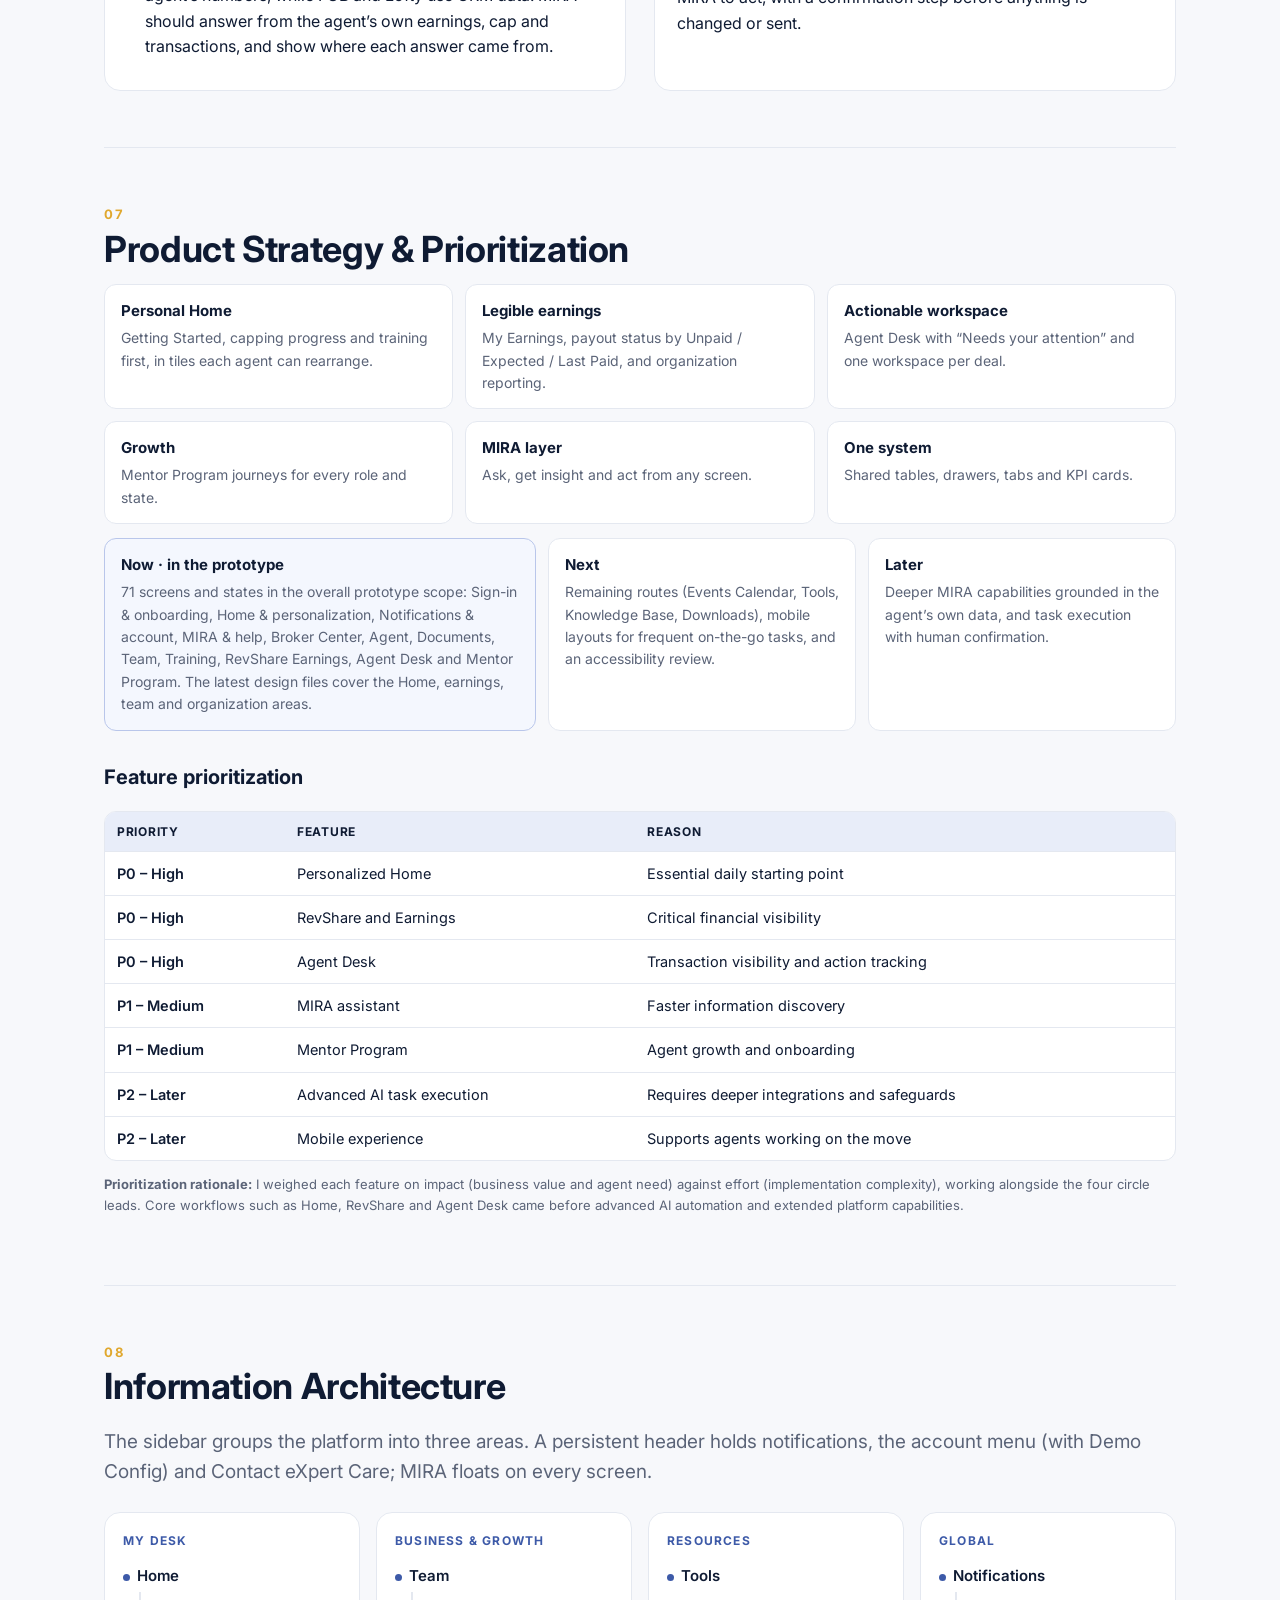
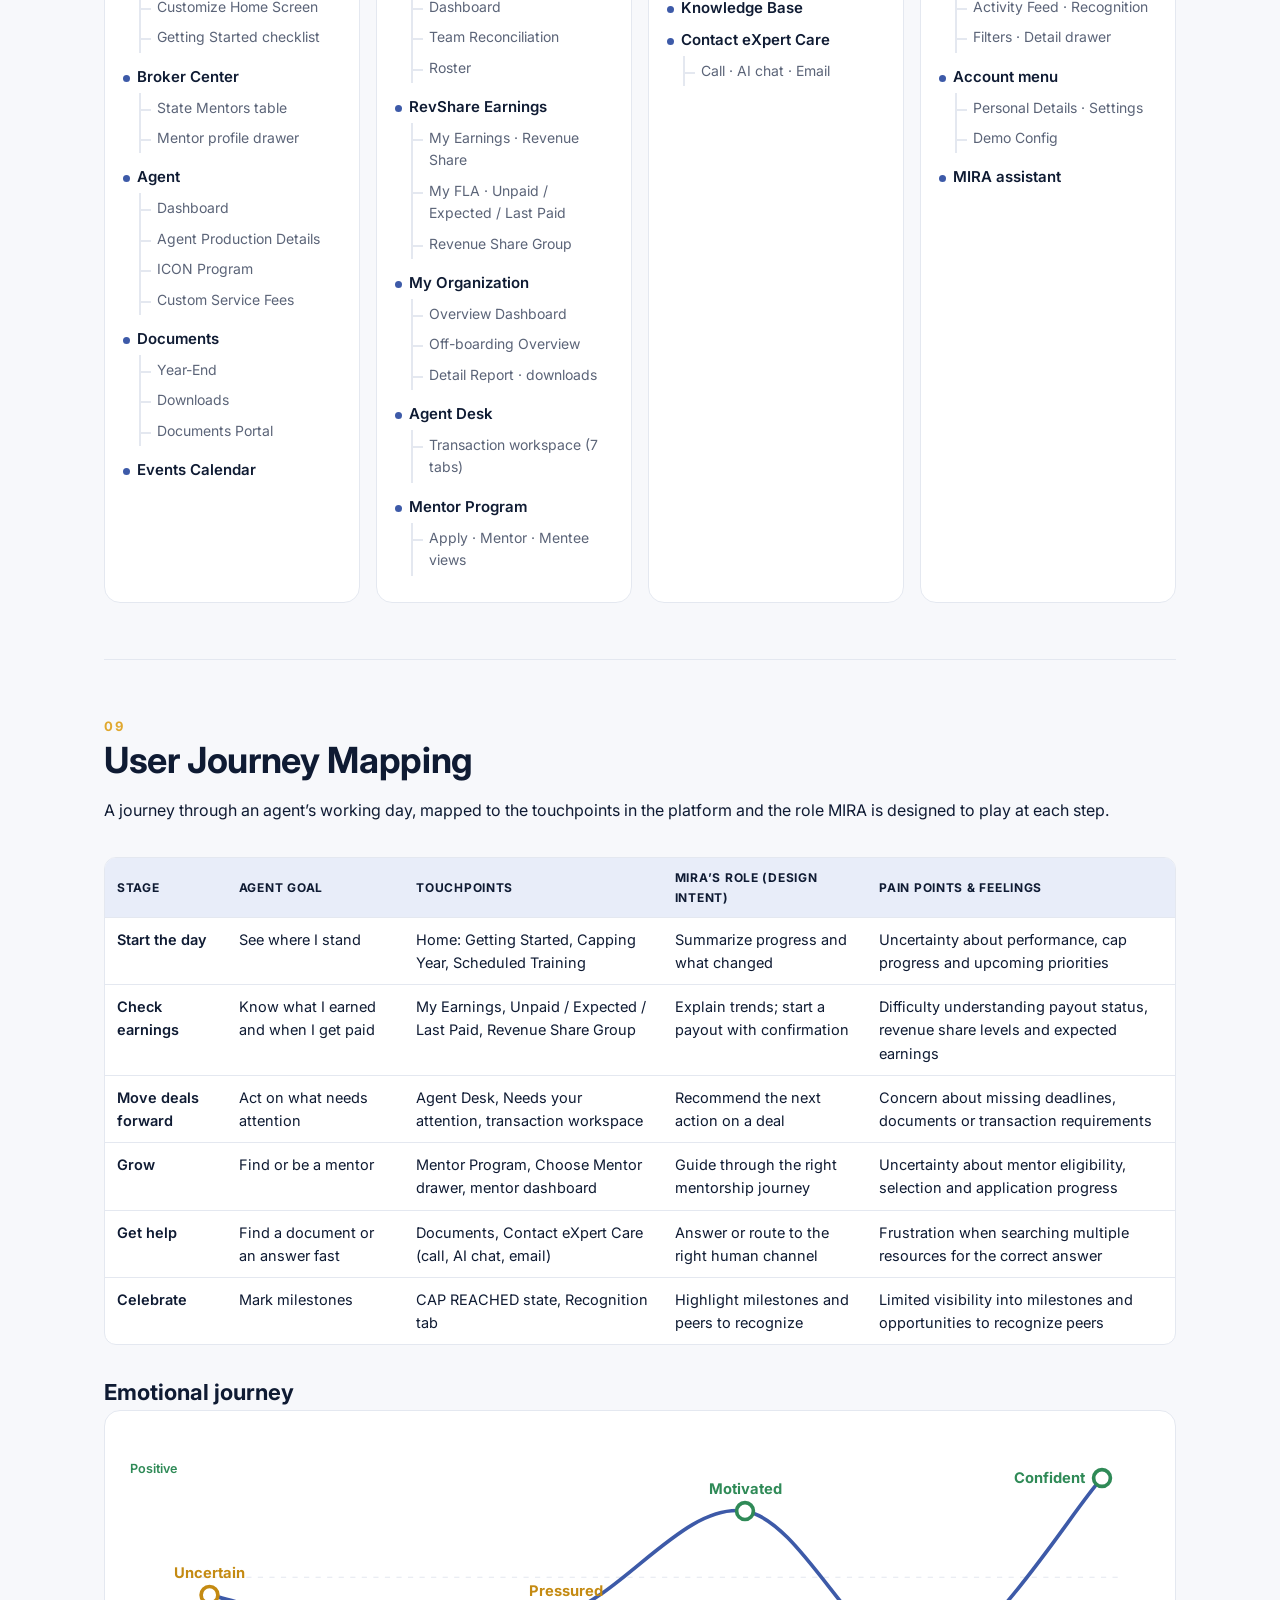
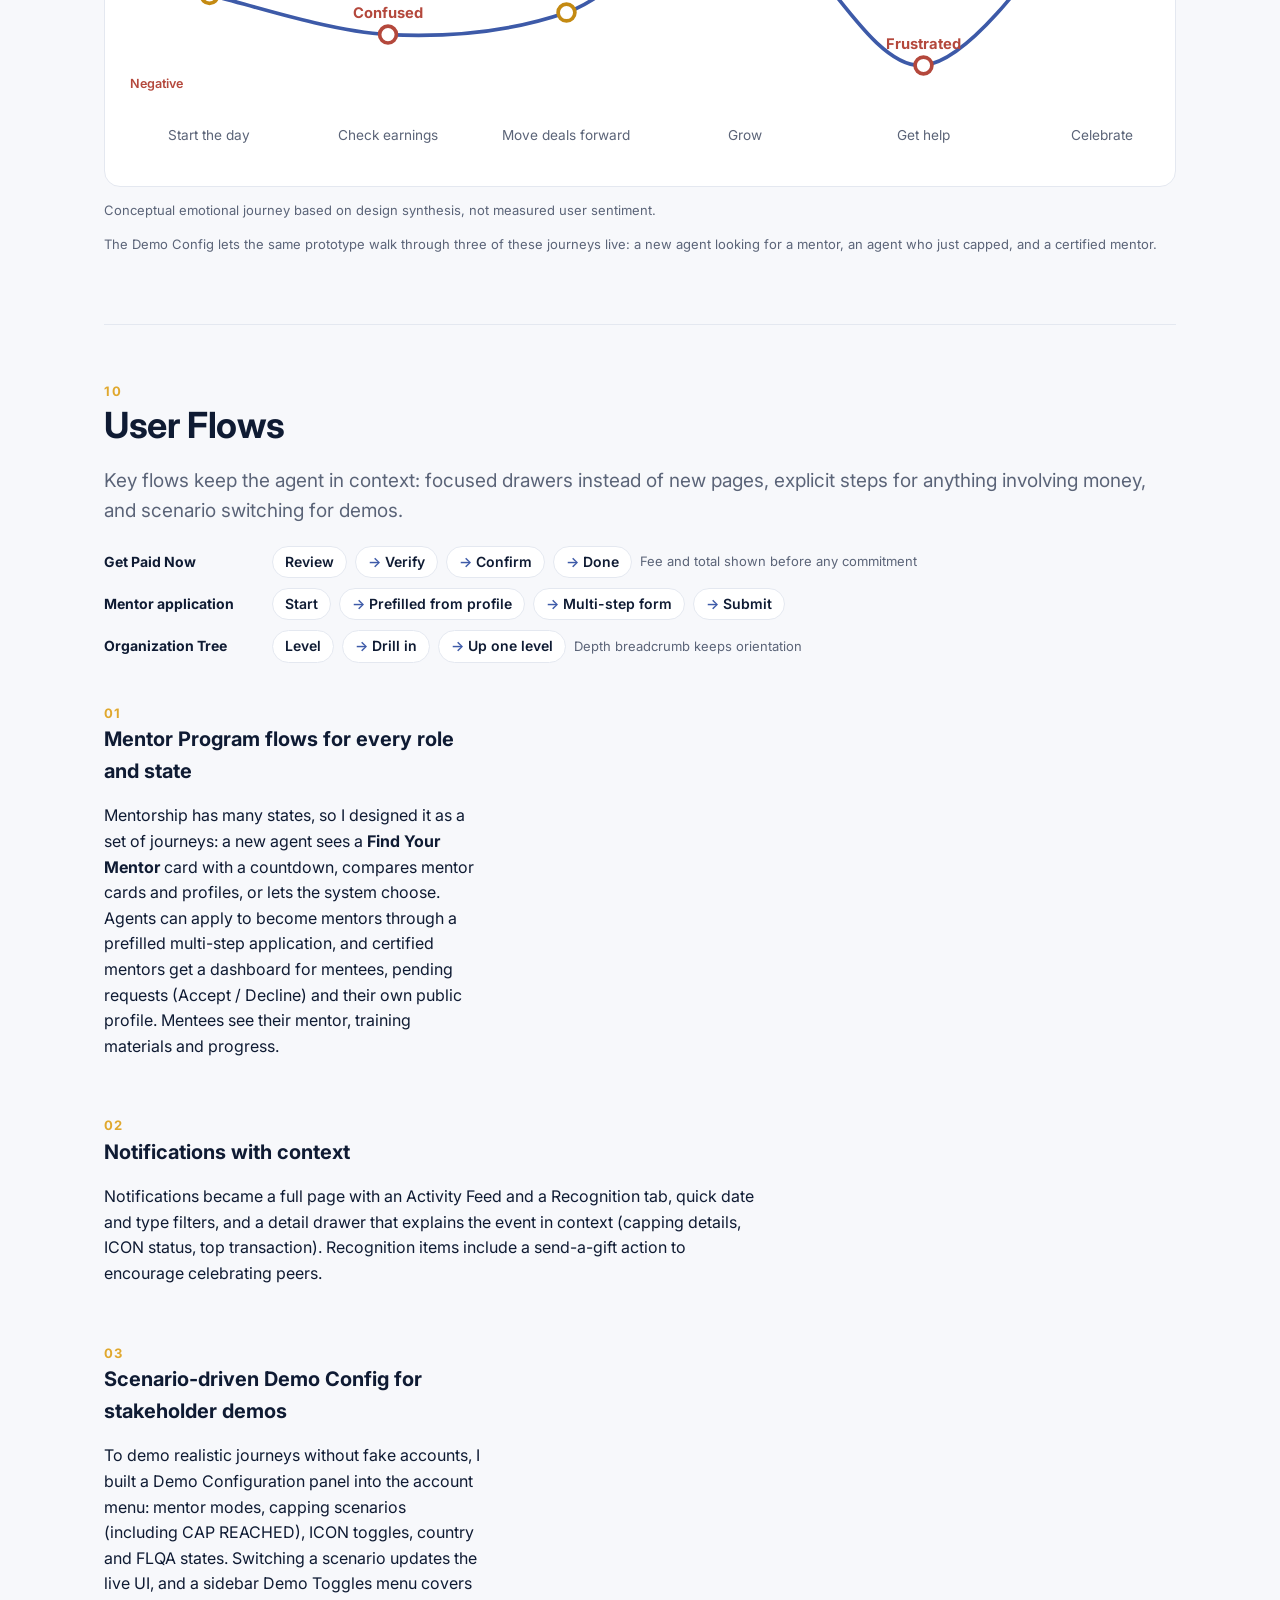
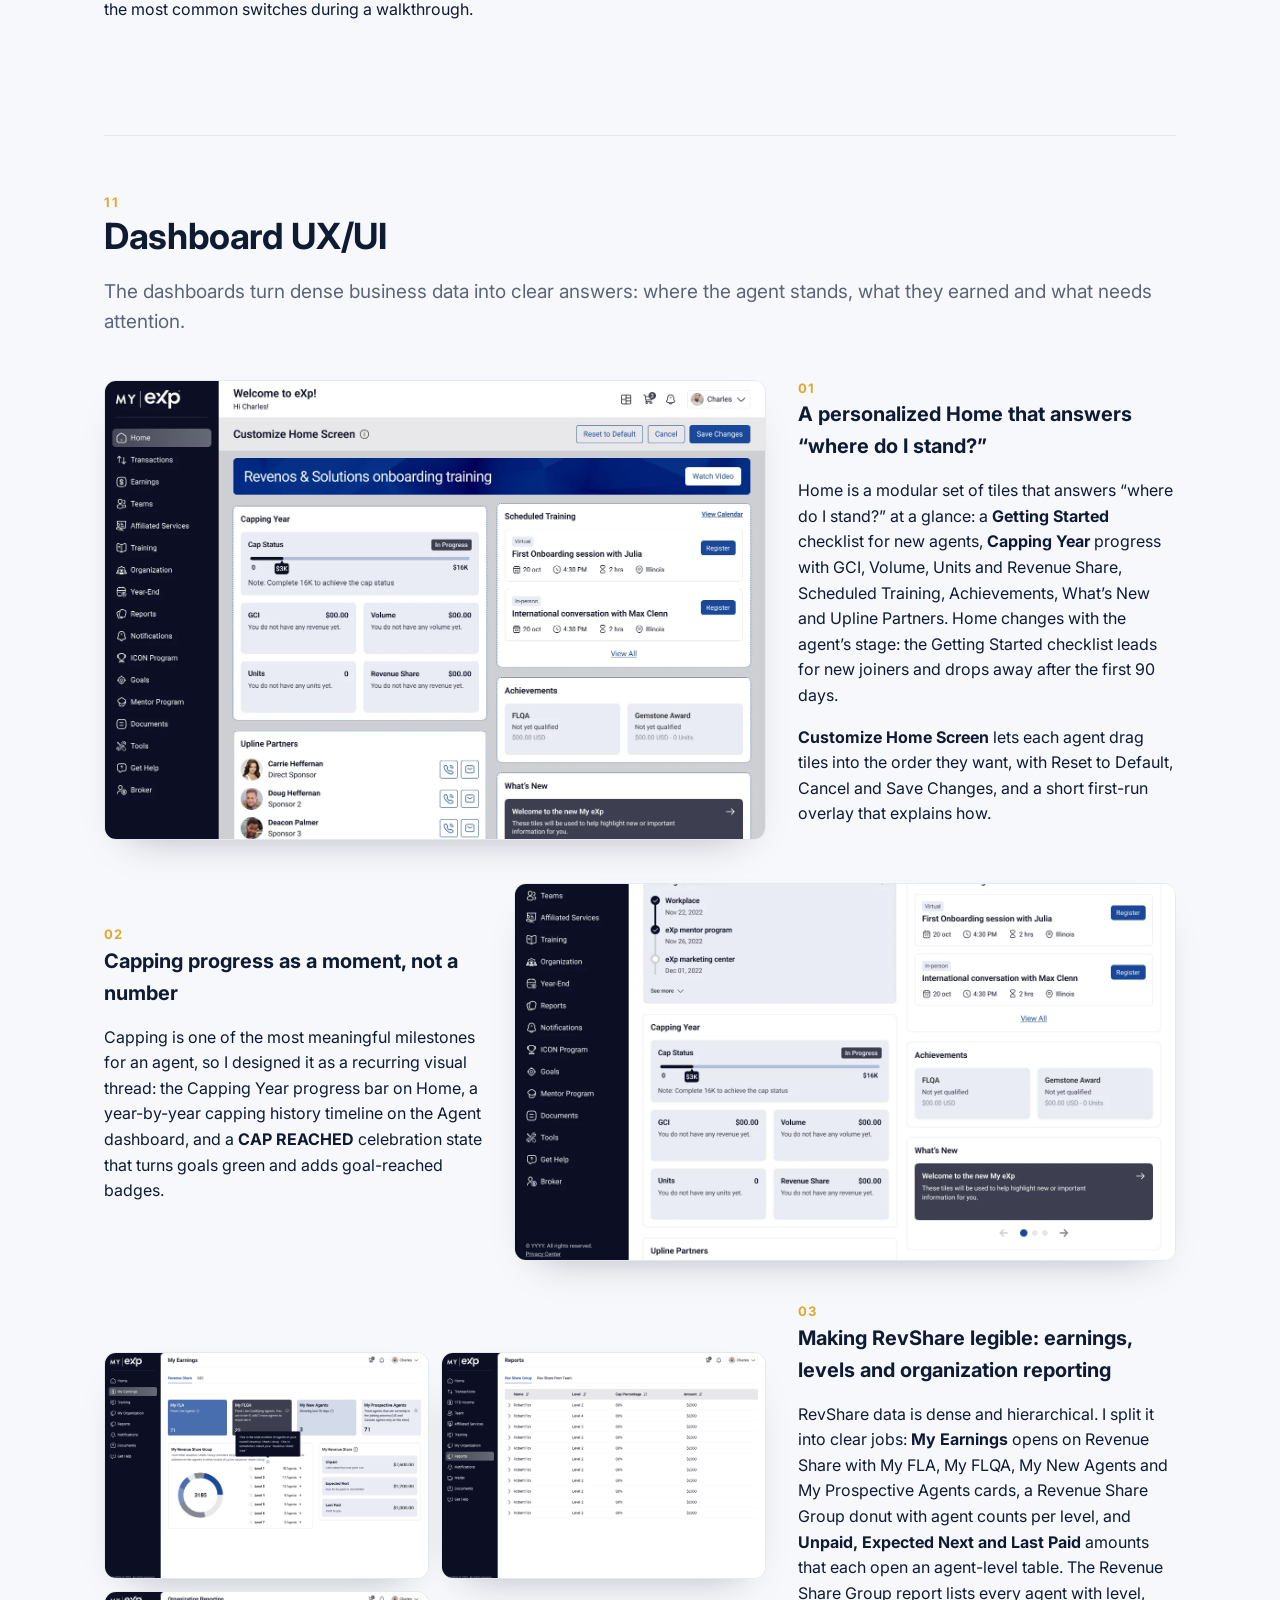
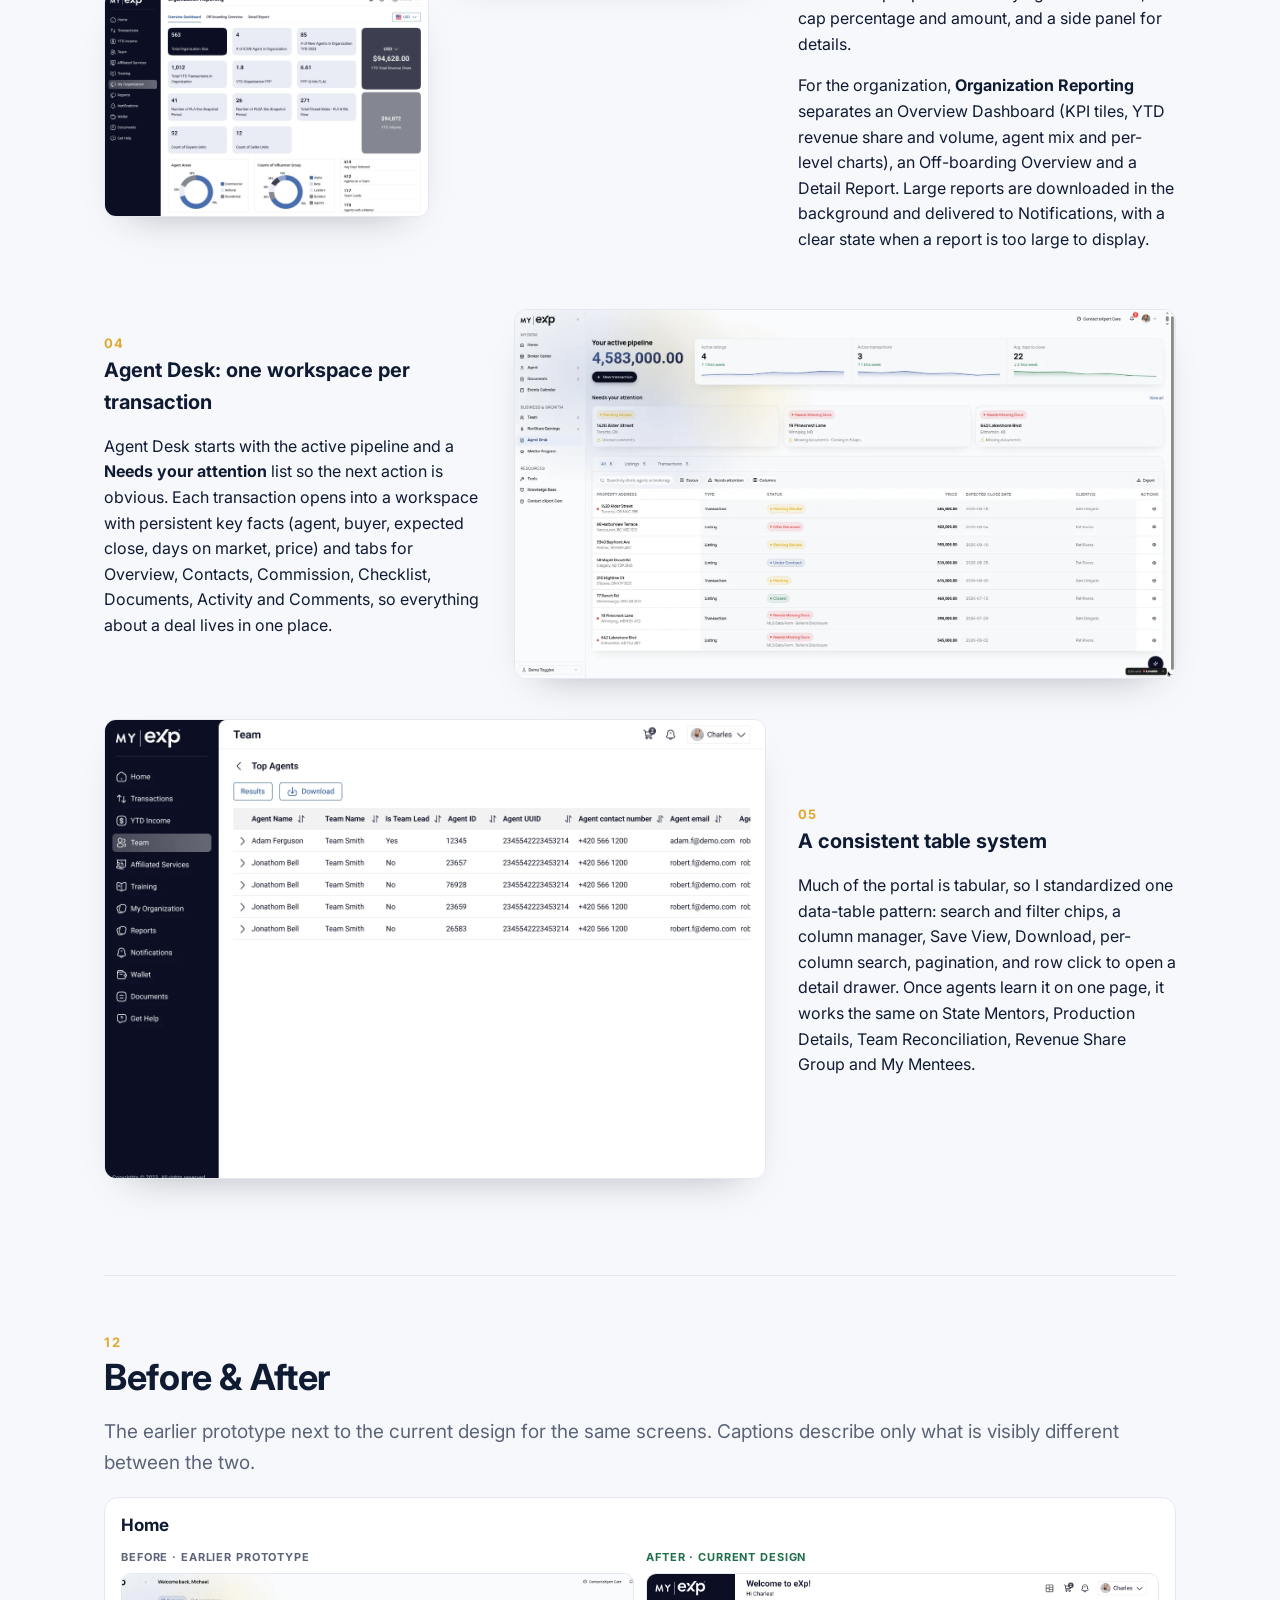
==== commit 8f011348: "Add Previous/Next project block and back-to-top button; repoint Portfolio link to suvarnamyneni.gith" ====
--- a/index.html
+++ b/index.html
@@ -2,7 +2,7 @@
 <title>My eXp + MIRA — An AI-powered real estate platform · Suvarna Myneni</title>
 <meta name="description" content="Case study by Suvarna Myneni: My eXp + MIRA, an AI-powered real estate platform with an intelligent agent assistant. Designed in Figma and prototyped in Lovable.">
 <link rel="preconnect" href="https://fonts.googleapis.com"><link href="https://fonts.googleapis.com/css2?family=Inter:wght@400;500;600;700&display=swap" rel="stylesheet">
-<link rel="stylesheet" href="assets/style.css"><style>nav.top .back{font-weight:600;color:var(--ink);text-decoration:none;white-space:nowrap;display:inline-flex;align-items:center;min-height:44px}nav.top .back:hover{text-decoration:underline}nav.top .links a{display:inline-flex;align-items:center;min-height:44px}@media(max-width:860px){nav.top .btn{margin-left:auto}}.shots.one{grid-template-columns:1fr}img.v2.capcrop{aspect-ratio:1440/820;object-position:0 32%}img.v2{aspect-ratio:1440/1000;object-fit:cover;object-position:top;width:100%}.heroimg img.v2{aspect-ratio:1440/900}.badge2{display:inline-block;font-size:10px;font-weight:700;letter-spacing:.04em;text-transform:uppercase;padding:2px 6px;border-radius:999px;background:#e3f4ea;color:#1f6f4a;margin-left:6px;vertical-align:middle}.badge2.old{background:#eef0f5;color:#5d6680}.thumbs a .badge2{display:inline-block;padding:2px 6px;margin-left:4px}.ba{display:grid;gap:22px;margin-top:18px}.bapair{border:1px solid var(--line);border-radius:14px;background:var(--card,#fff);padding:14px 16px 16px}.bapair h3{margin:0 0 10px;font-size:17px}.bagrid{display:grid;grid-template-columns:1fr 1fr;gap:12px}.bagrid figure{margin:0}.bagrid a{display:block;border-radius:10px;overflow:hidden;border:1px solid var(--line)}.bagrid img{width:100%;aspect-ratio:16/10;object-fit:cover;object-position:top}.bagrid figcaption{font-size:11px;font-weight:700;letter-spacing:.08em;text-transform:uppercase;color:var(--muted,#6b7488);margin:0 0 6px}.bagrid figure.after figcaption{color:#1f6f4a}.bapair p{margin:10px 0 0;font-size:14px}.bapair .src{font-size:12px;color:var(--muted,#6b7488);margin-top:4px}@media(max-width:700px){.bagrid{grid-template-columns:1fr}}.subtitle{font-size:clamp(20px,2.4vw,26px);font-weight:600;color:var(--ink);margin:-6px 0 14px}
+<link rel="stylesheet" href="assets/style.css"><style>.cs-next{padding:64px 0 88px;border-top:1px solid var(--line)}.cs-next .wrap{display:flex;justify-content:space-between;gap:24px;flex-wrap:wrap}.cs-next .wrap>div{flex:1 1 240px}.cs-next a{display:block;font-weight:700;font-size:24px;line-height:1.3;color:var(--ink);text-decoration:none}.cs-next a:hover{text-decoration:underline}.cs-next small{display:block;color:var(--muted);font-weight:500;font-size:13px;text-transform:uppercase;letter-spacing:.06em}nav.top .back{font-weight:600;color:var(--ink);text-decoration:none;white-space:nowrap;display:inline-flex;align-items:center;min-height:44px}nav.top .back:hover{text-decoration:underline}nav.top .links a{display:inline-flex;align-items:center;min-height:44px}@media(max-width:860px){nav.top .btn{margin-left:auto}}.shots.one{grid-template-columns:1fr}img.v2.capcrop{aspect-ratio:1440/820;object-position:0 32%}img.v2{aspect-ratio:1440/1000;object-fit:cover;object-position:top;width:100%}.heroimg img.v2{aspect-ratio:1440/900}.badge2{display:inline-block;font-size:10px;font-weight:700;letter-spacing:.04em;text-transform:uppercase;padding:2px 6px;border-radius:999px;background:#e3f4ea;color:#1f6f4a;margin-left:6px;vertical-align:middle}.badge2.old{background:#eef0f5;color:#5d6680}.thumbs a .badge2{display:inline-block;padding:2px 6px;margin-left:4px}.ba{display:grid;gap:22px;margin-top:18px}.bapair{border:1px solid var(--line);border-radius:14px;background:var(--card,#fff);padding:14px 16px 16px}.bapair h3{margin:0 0 10px;font-size:17px}.bagrid{display:grid;grid-template-columns:1fr 1fr;gap:12px}.bagrid figure{margin:0}.bagrid a{display:block;border-radius:10px;overflow:hidden;border:1px solid var(--line)}.bagrid img{width:100%;aspect-ratio:16/10;object-fit:cover;object-position:top}.bagrid figcaption{font-size:11px;font-weight:700;letter-spacing:.08em;text-transform:uppercase;color:var(--muted,#6b7488);margin:0 0 6px}.bagrid figure.after figcaption{color:#1f6f4a}.bapair p{margin:10px 0 0;font-size:14px}.bapair .src{font-size:12px;color:var(--muted,#6b7488);margin-top:4px}@media(max-width:700px){.bagrid{grid-template-columns:1fr}}.subtitle{font-size:clamp(20px,2.4vw,26px);font-weight:600;color:var(--ink);margin:-6px 0 14px}
 main{min-width:0}
 main section.cs{padding:56px 0;border-top:1px solid var(--line);scroll-margin-top:70px}
 main section.cs:first-child{border-top:0}
@@ -104,7 +104,7 @@
 @media(max-width:560px){.stages{grid-template-columns:1fr}}
 </style><link rel="stylesheet" href="css/sm-footer.css?v=20261101e"><style>.sm-footer{--bg:#fdf0e2;--ink:#2b3236;--muted:#41484c;--accent:#a34728}</style>
 </head><body>
-<nav class="top"><div class="wrap"><a class="back" href="https://suvarnamyneni.github.io/">← All work</a><div class="links"><a href="#overview">Overview</a><a href="#problem">Problem</a><a href="#mira">MIRA</a><a href="#dashboard">Dashboards</a><a href="#before-after">Before &amp; After</a><a href="https://headless-brenxsjtqad-motiveux-1408.wix-site-host.com">Portfolio</a></div><a class="btn" href="#mira">See MIRA →</a></div></nav>
+<nav class="top"><div class="wrap"><a class="back" href="https://suvarnamyneni.github.io/">← All work</a><div class="links"><a href="#overview">Overview</a><a href="#problem">Problem</a><a href="#mira">MIRA</a><a href="#dashboard">Dashboards</a><a href="#before-after">Before &amp; After</a><a href="https://suvarnamyneni.github.io/">Portfolio</a></div><a class="btn" href="#mira">See MIRA →</a></div></nav>
 <header class="hero"><div class="wrap">
 <div class="eyebrow">Case study · UX design at eXp Realty</div>
 <h1>My eXp + MIRA</h1>
@@ -430,6 +430,11 @@
 </section>
 </main></div>
 
+<div class="cs-next"><div class="wrap">
+  <div><small>Previous</small><a href="https://suvarnamyneni.github.io/work/deal-desk/">Deal Desk</a></div>
+  <div style="text-align:right"><small>Next project</small><a href="https://suvarnamyneni.github.io/perfect-properties-case-study/">Perfect Properties</a></div>
+</div></div>
+
 <footer class="sm-footer" role="contentinfo">
   <div class="sm-footer-inner">
     <p class="sm-footer-copy">© 2026 Suvarna Myneni</p>
@@ -440,4 +445,7 @@
     </nav>
   </div>
 </footer>
+<a href="#" class="cs-top" id="cs-top" aria-label="Back to top">&#8593;</a>
+<style>.cs-top{position:fixed;right:20px;bottom:20px;z-index:50;width:44px;height:44px;display:flex;align-items:center;justify-content:center;border-radius:8px;border:1px solid rgba(0,0,0,.15);background:#fff;color:#1c1c1e;font:600 18px/1 system-ui,sans-serif;text-decoration:none;box-shadow:0 2px 8px rgba(0,0,0,.08);opacity:0;pointer-events:none;transition:opacity .2s}.cs-top.show{opacity:1;pointer-events:auto}.cs-top:focus-visible{outline:2px solid #1f4fd8;outline-offset:2px;opacity:1;pointer-events:auto}@media (prefers-reduced-motion:reduce){html{scroll-behavior:auto!important}*{transition:none!important;animation:none!important}}</style>
+<script>(function(){var b=document.getElementById('cs-top');if(!b)return;function f(){b.classList.toggle('show',window.scrollY>window.innerHeight)}window.addEventListener('scroll',f,{passive:true});f();b.addEventListener('click',function(e){e.preventDefault();window.scrollTo({top:0,behavior:'smooth'});});})();</script>
 </body></html>
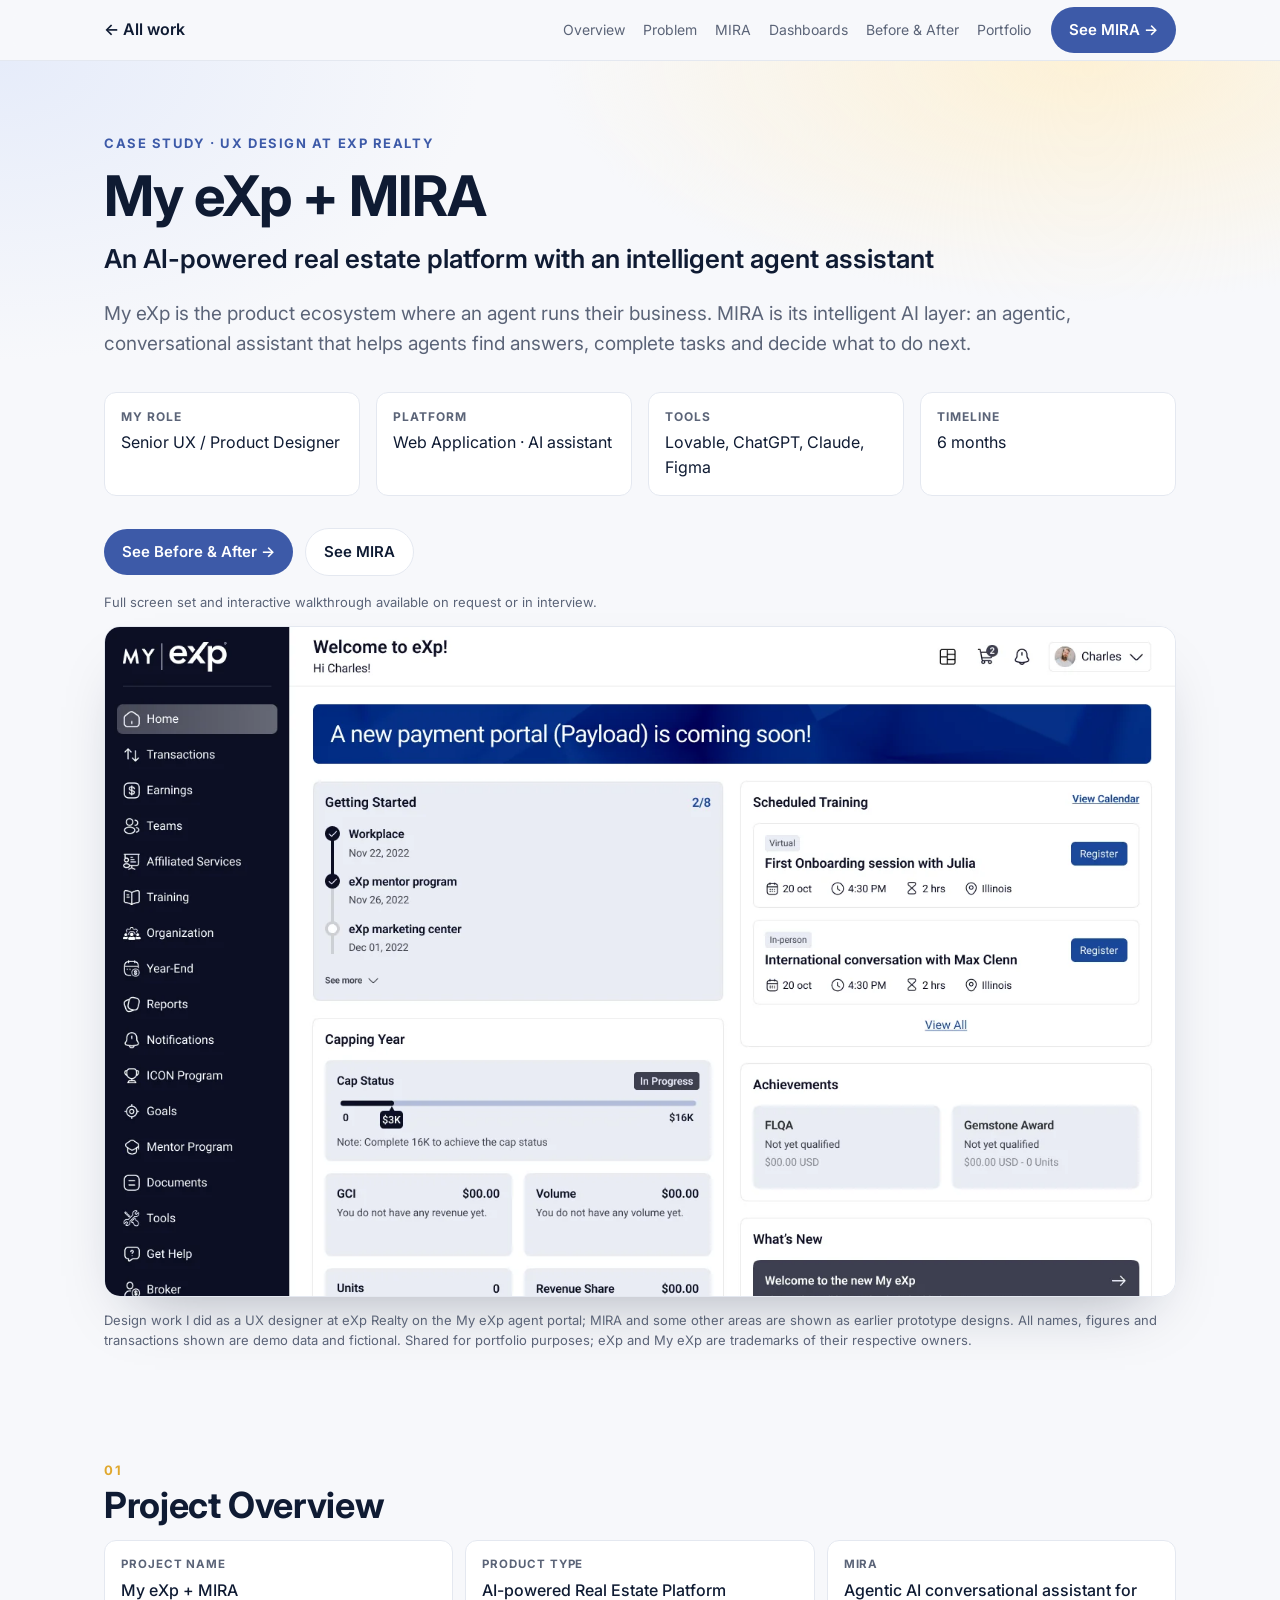
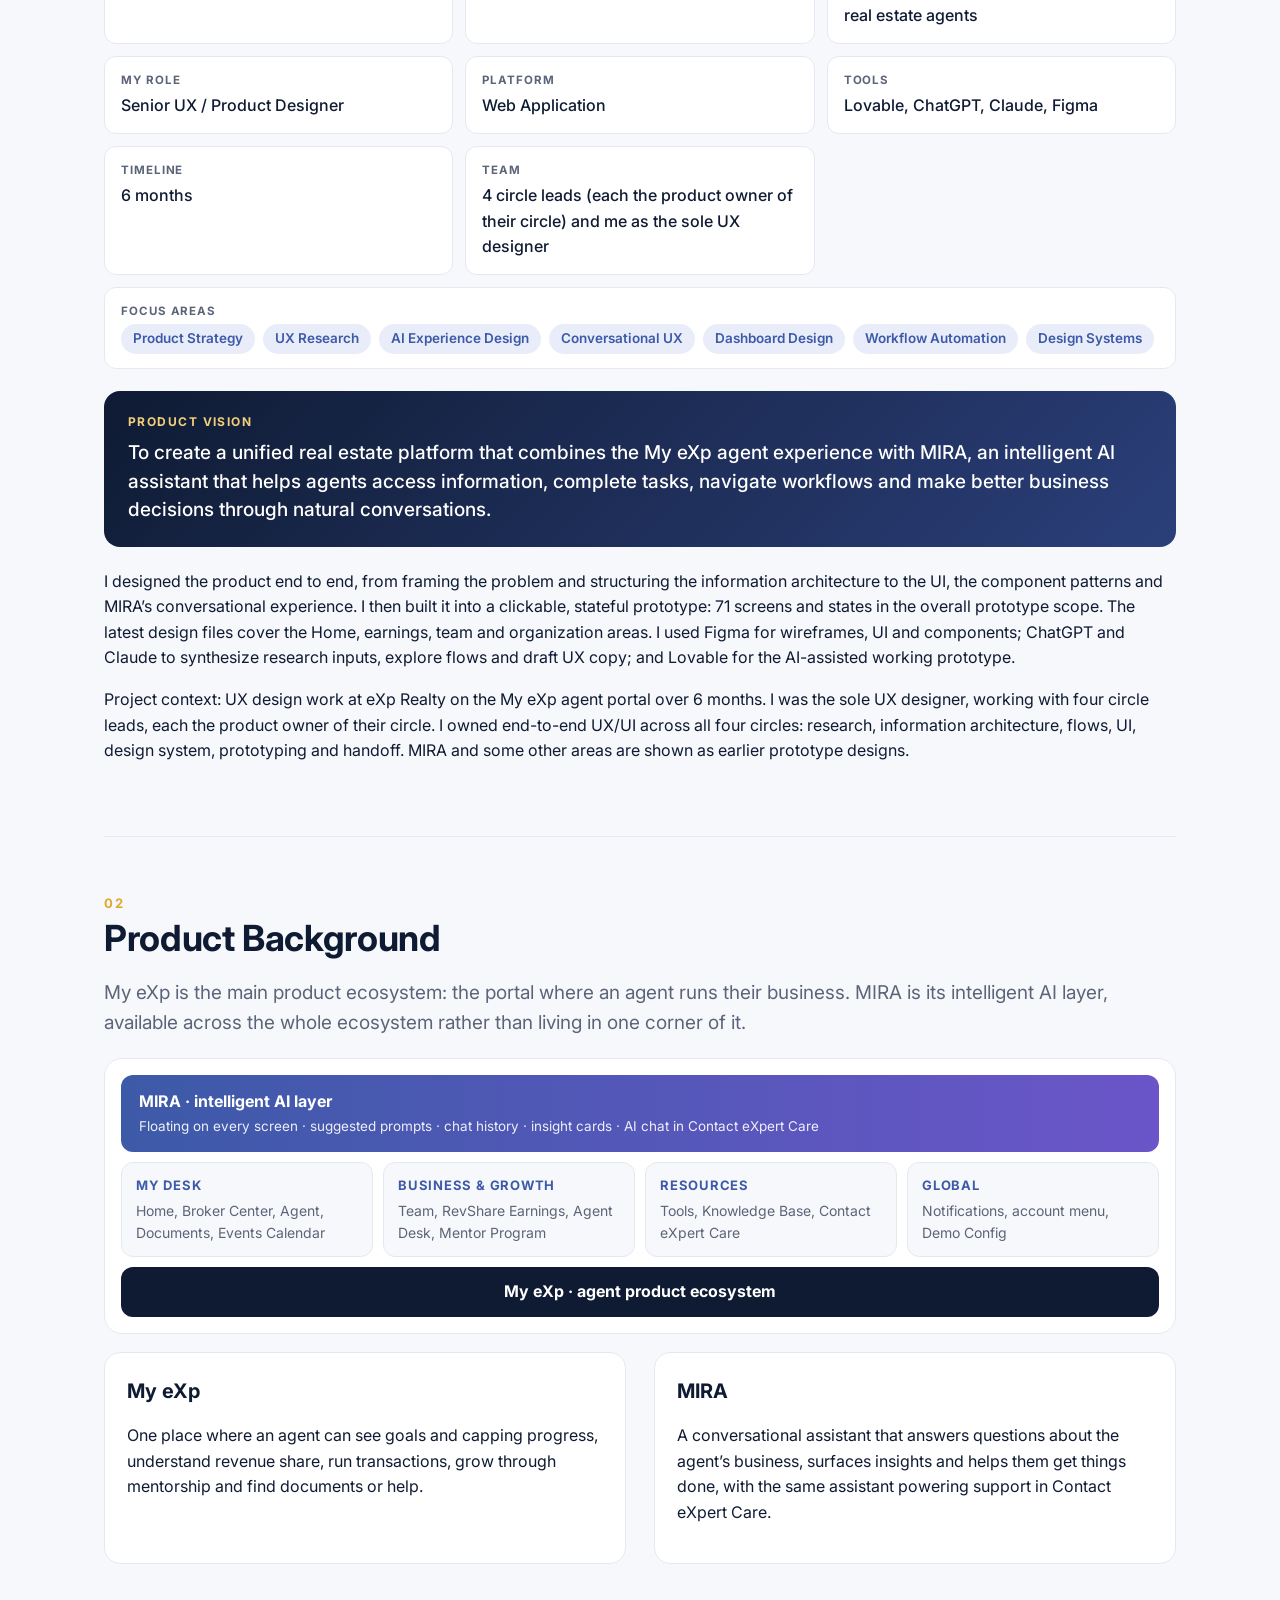
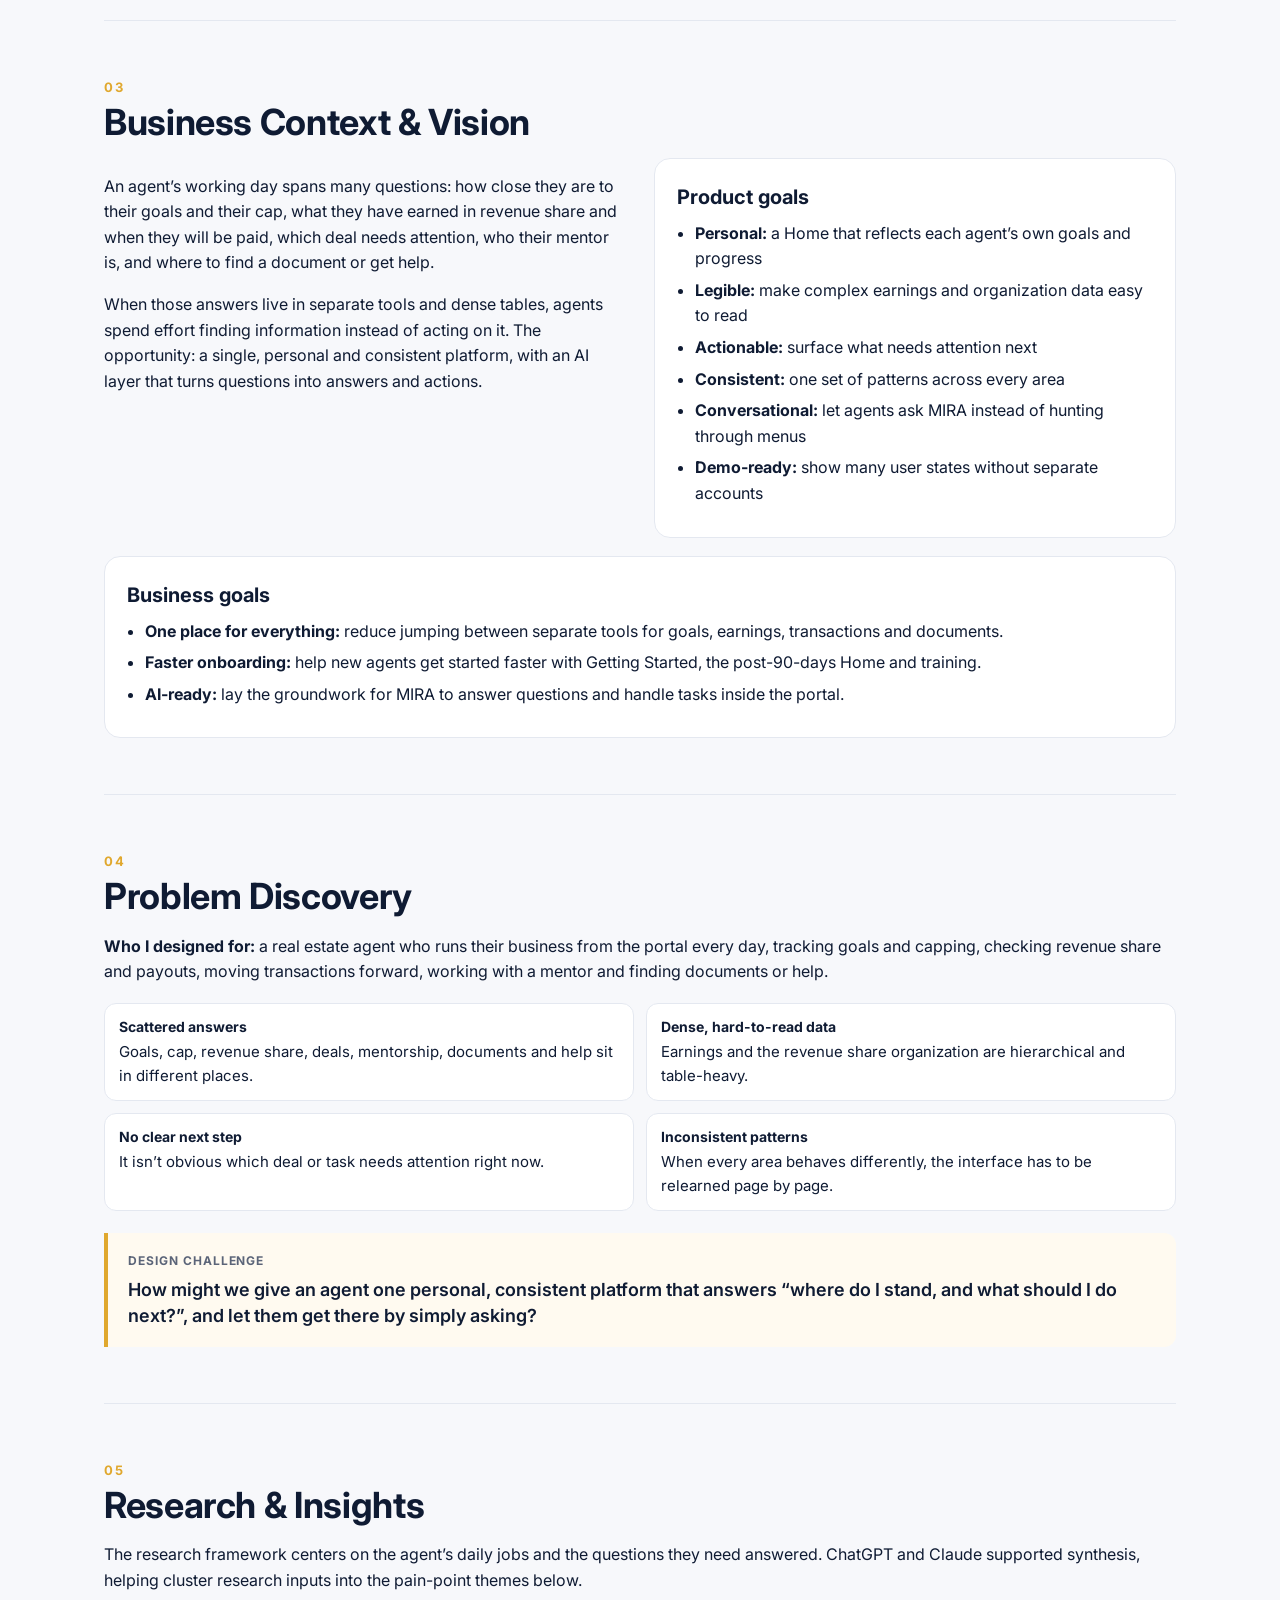
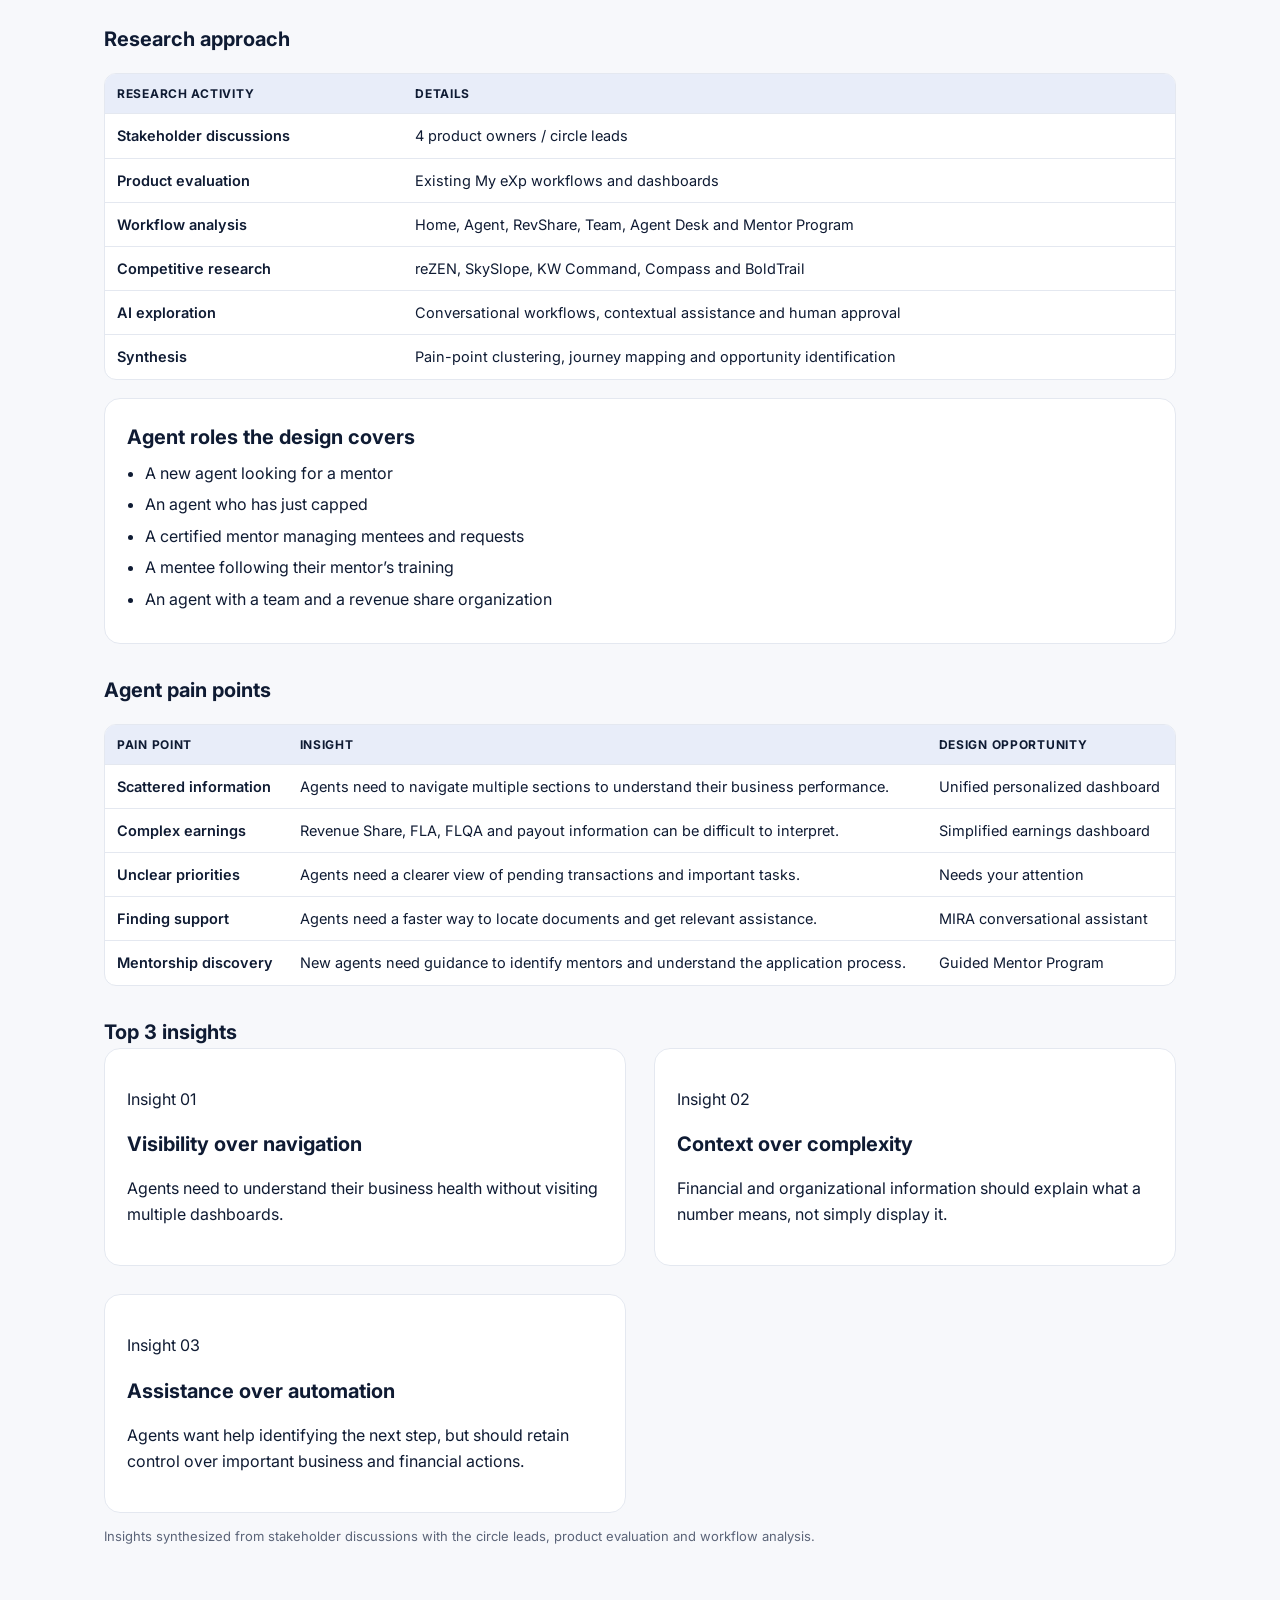
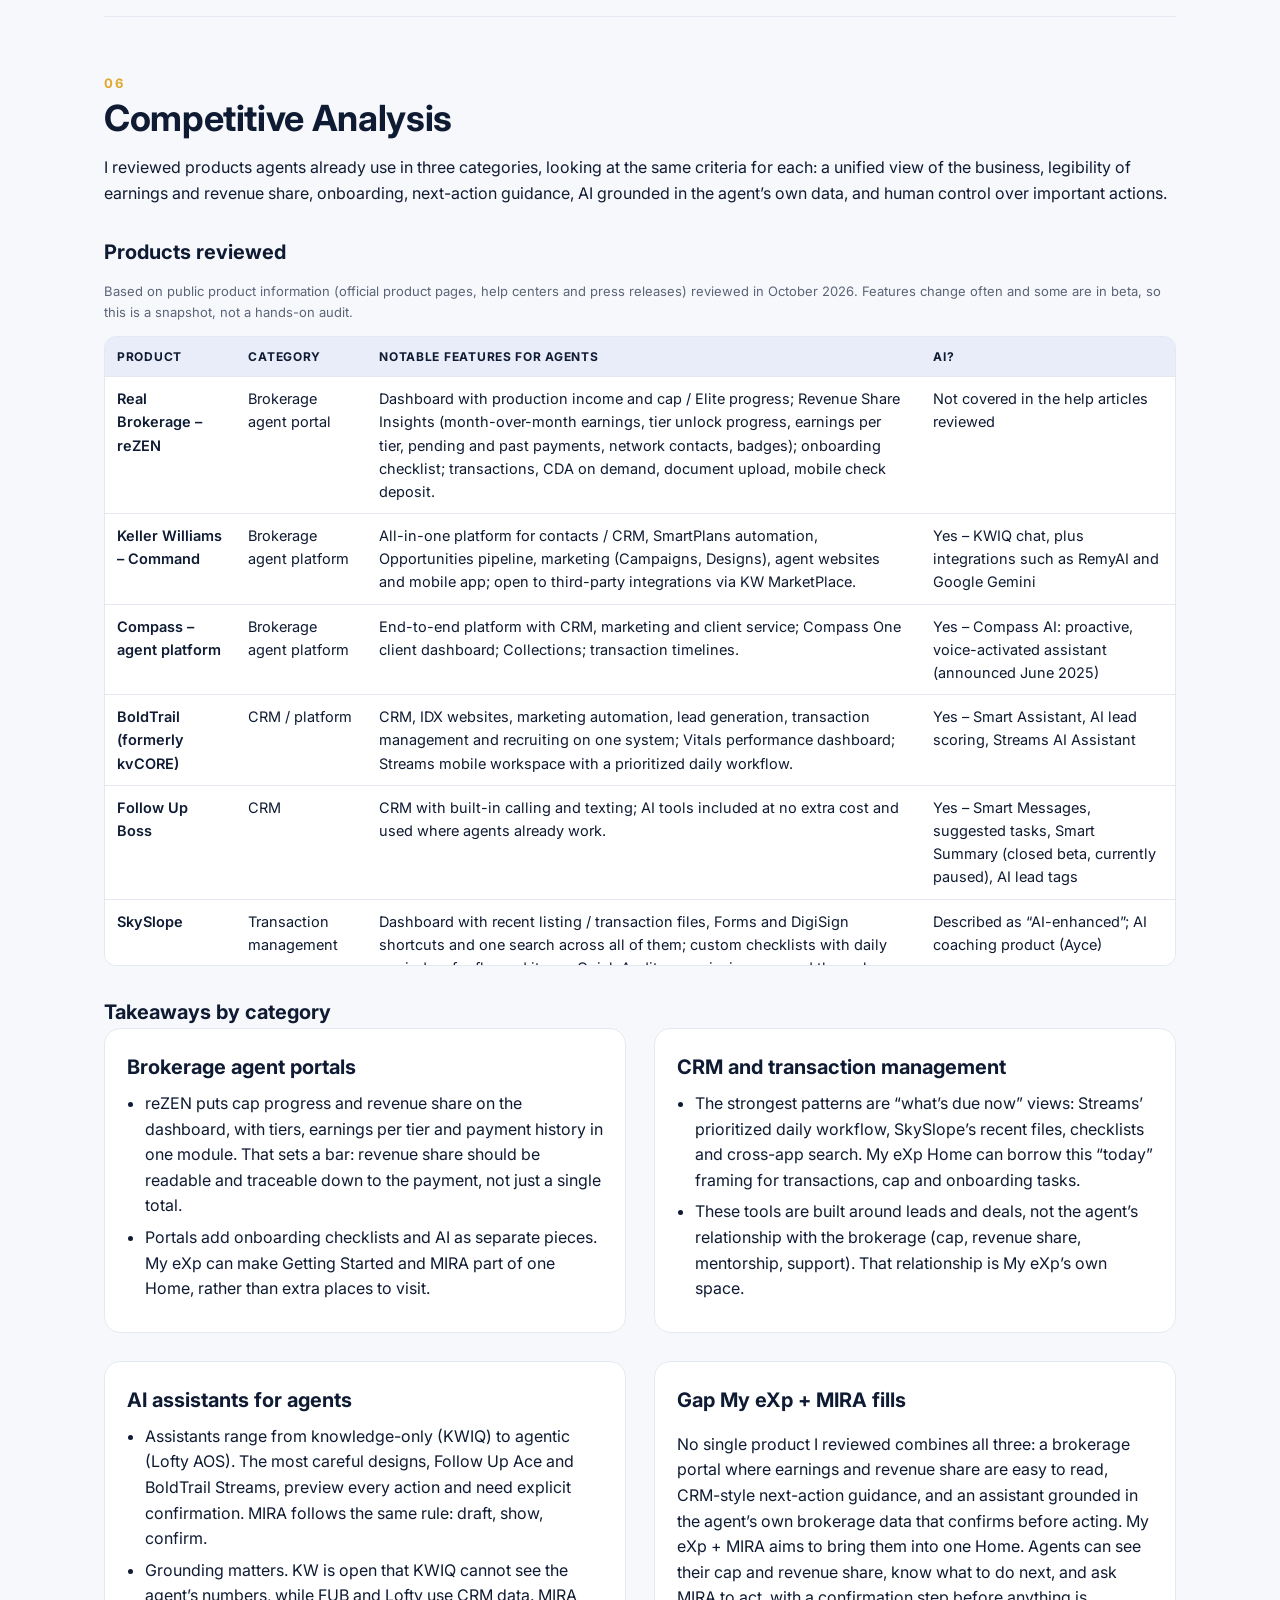
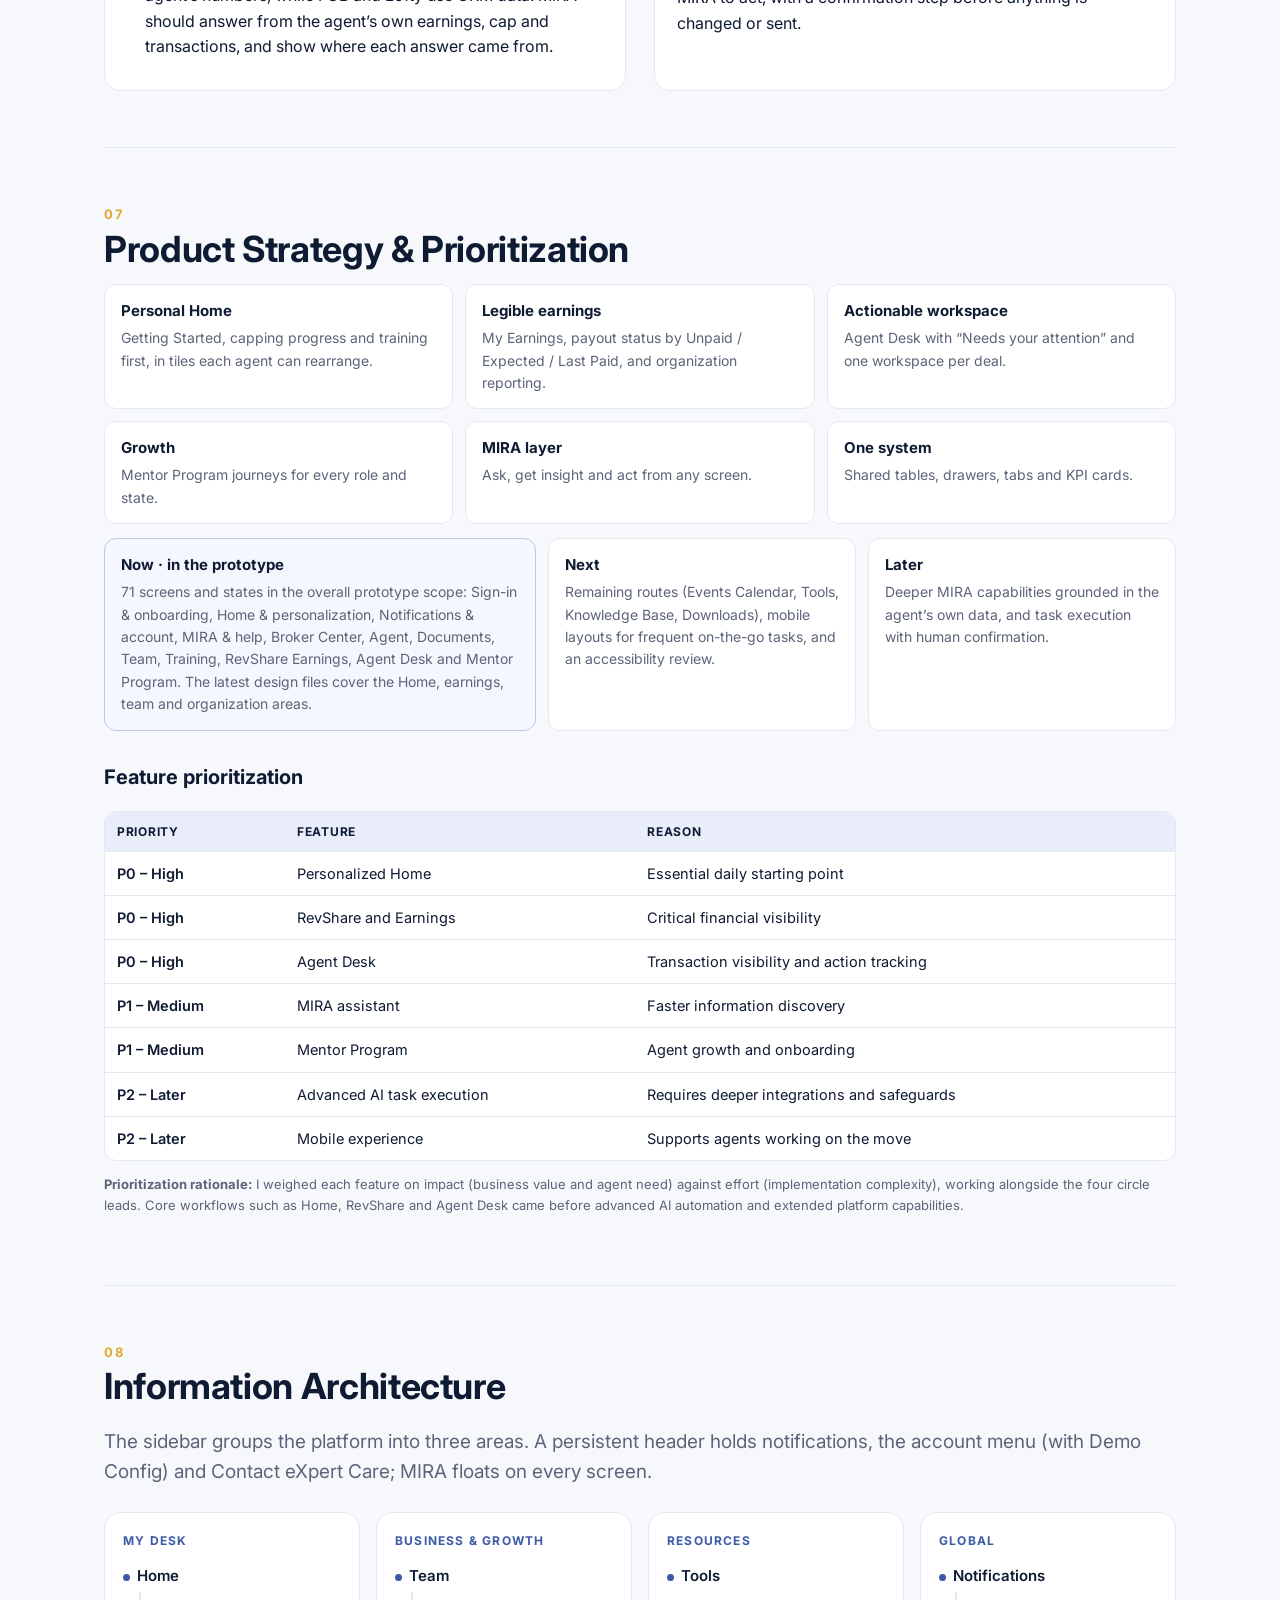
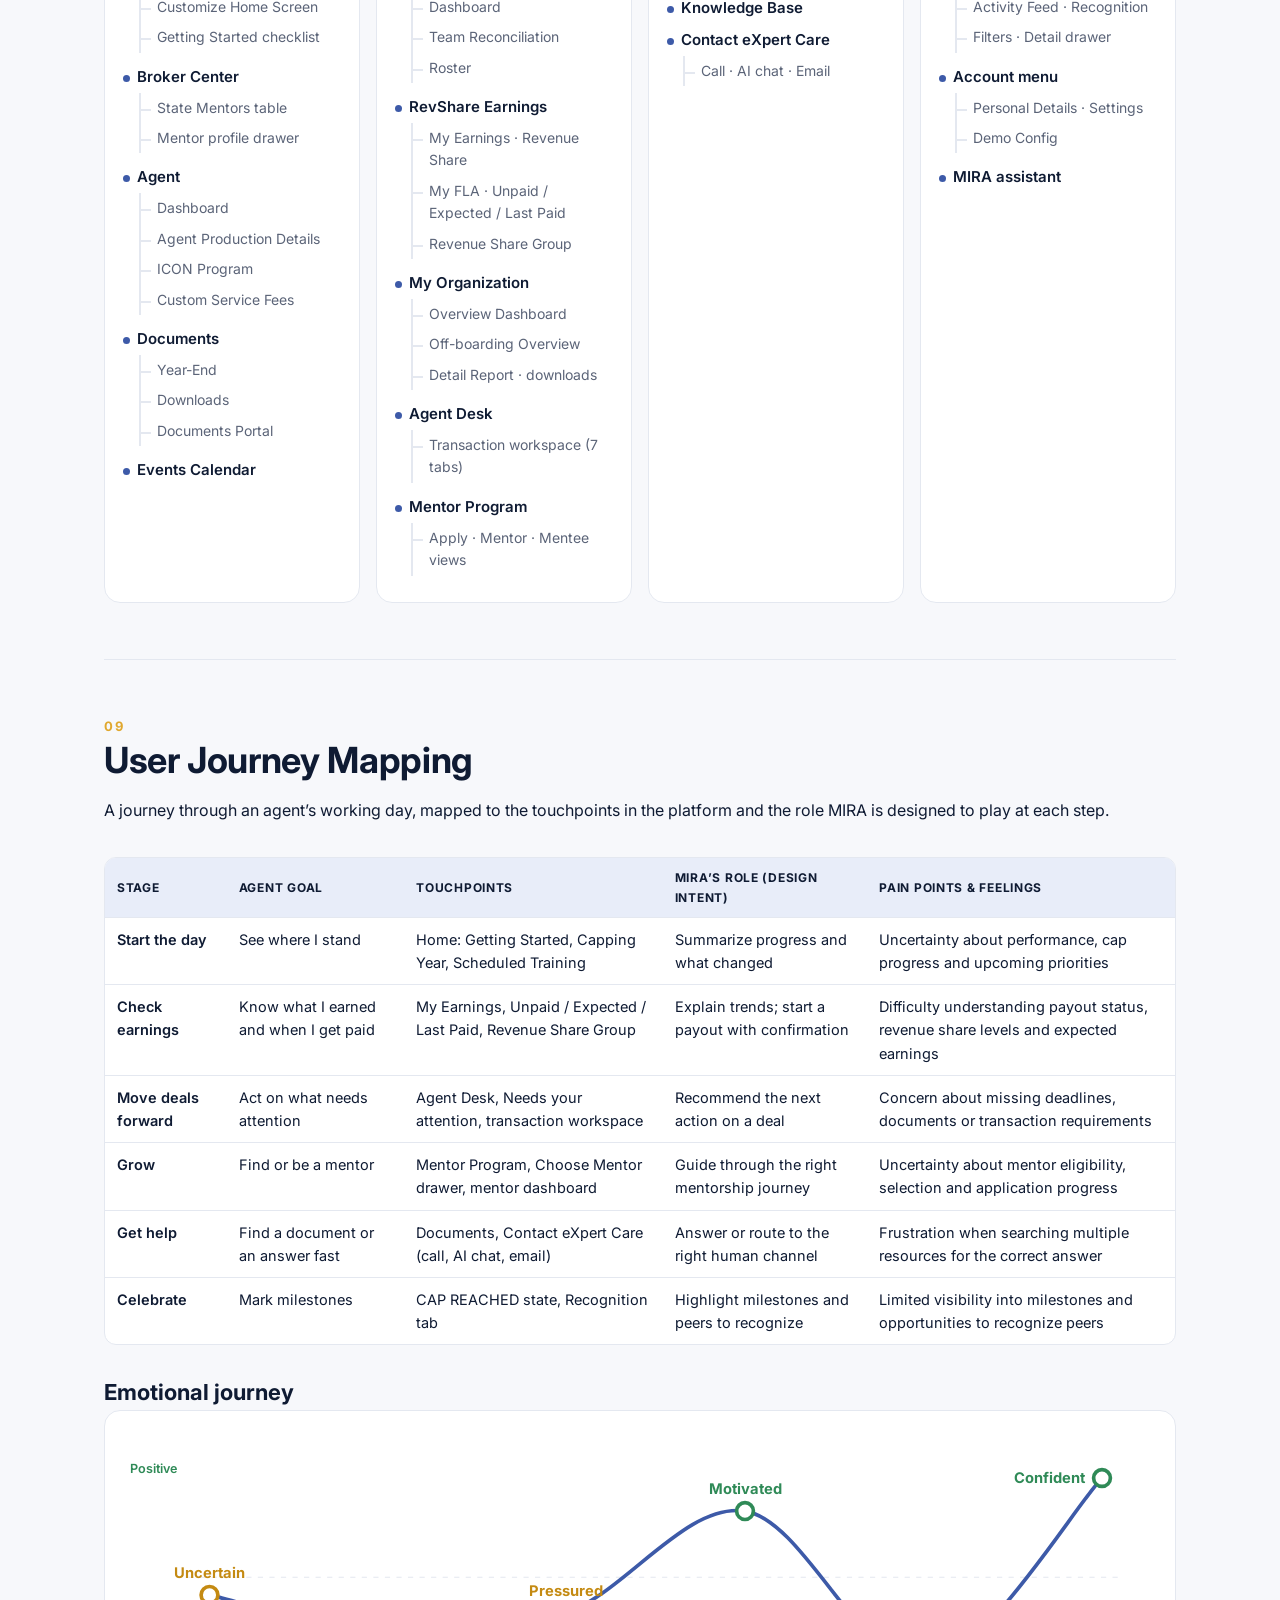
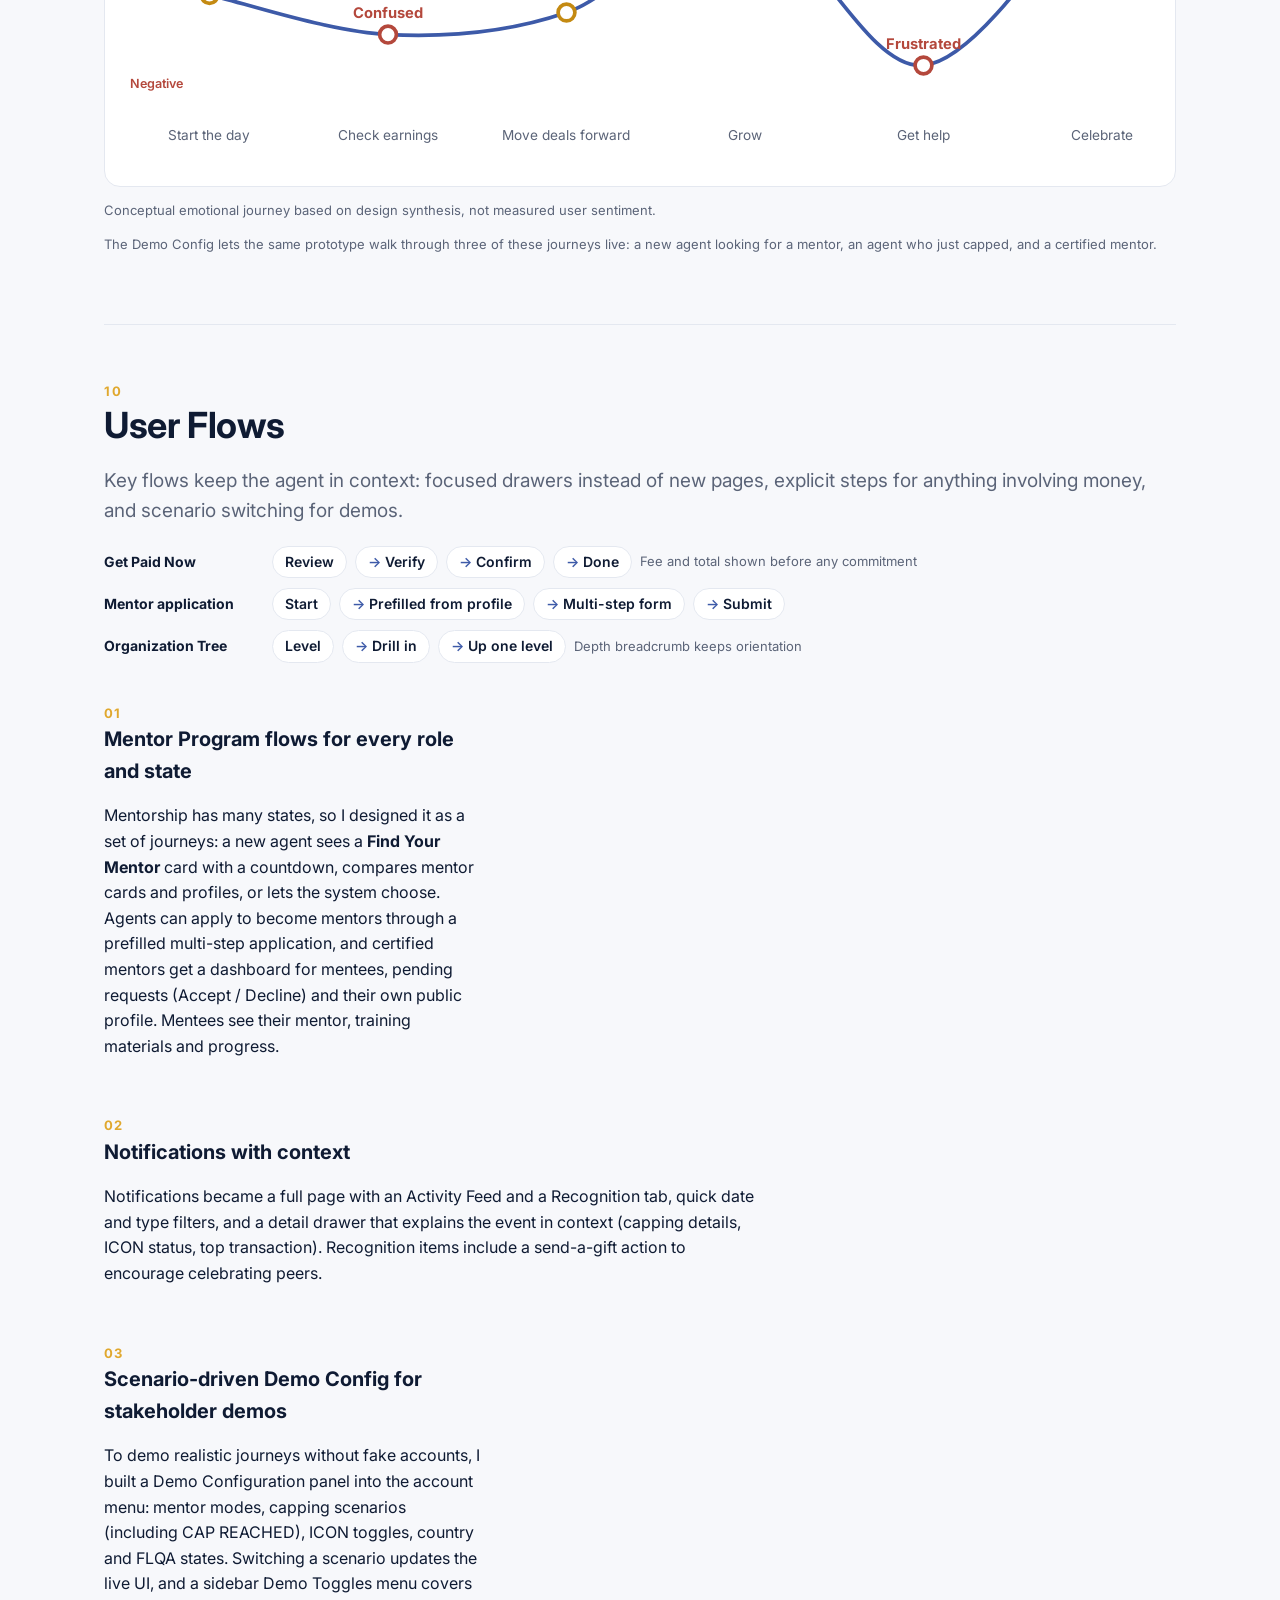
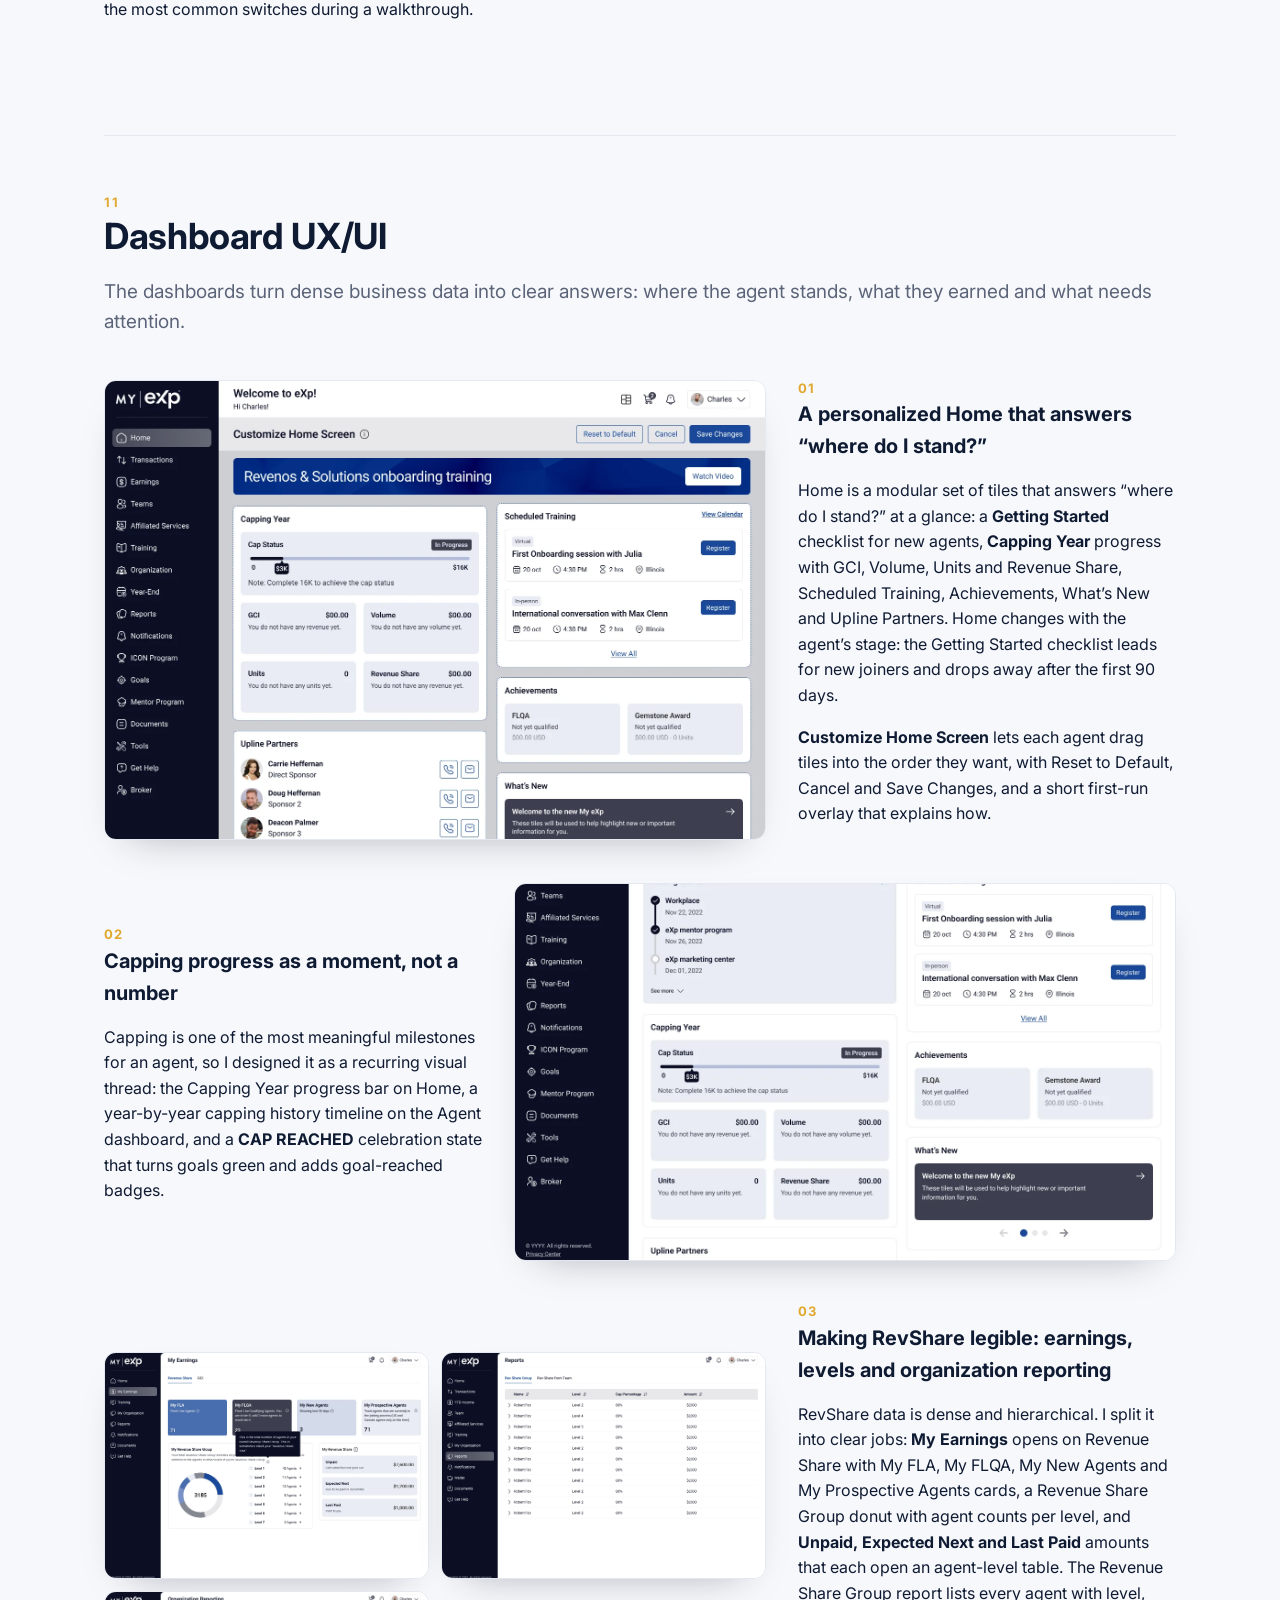
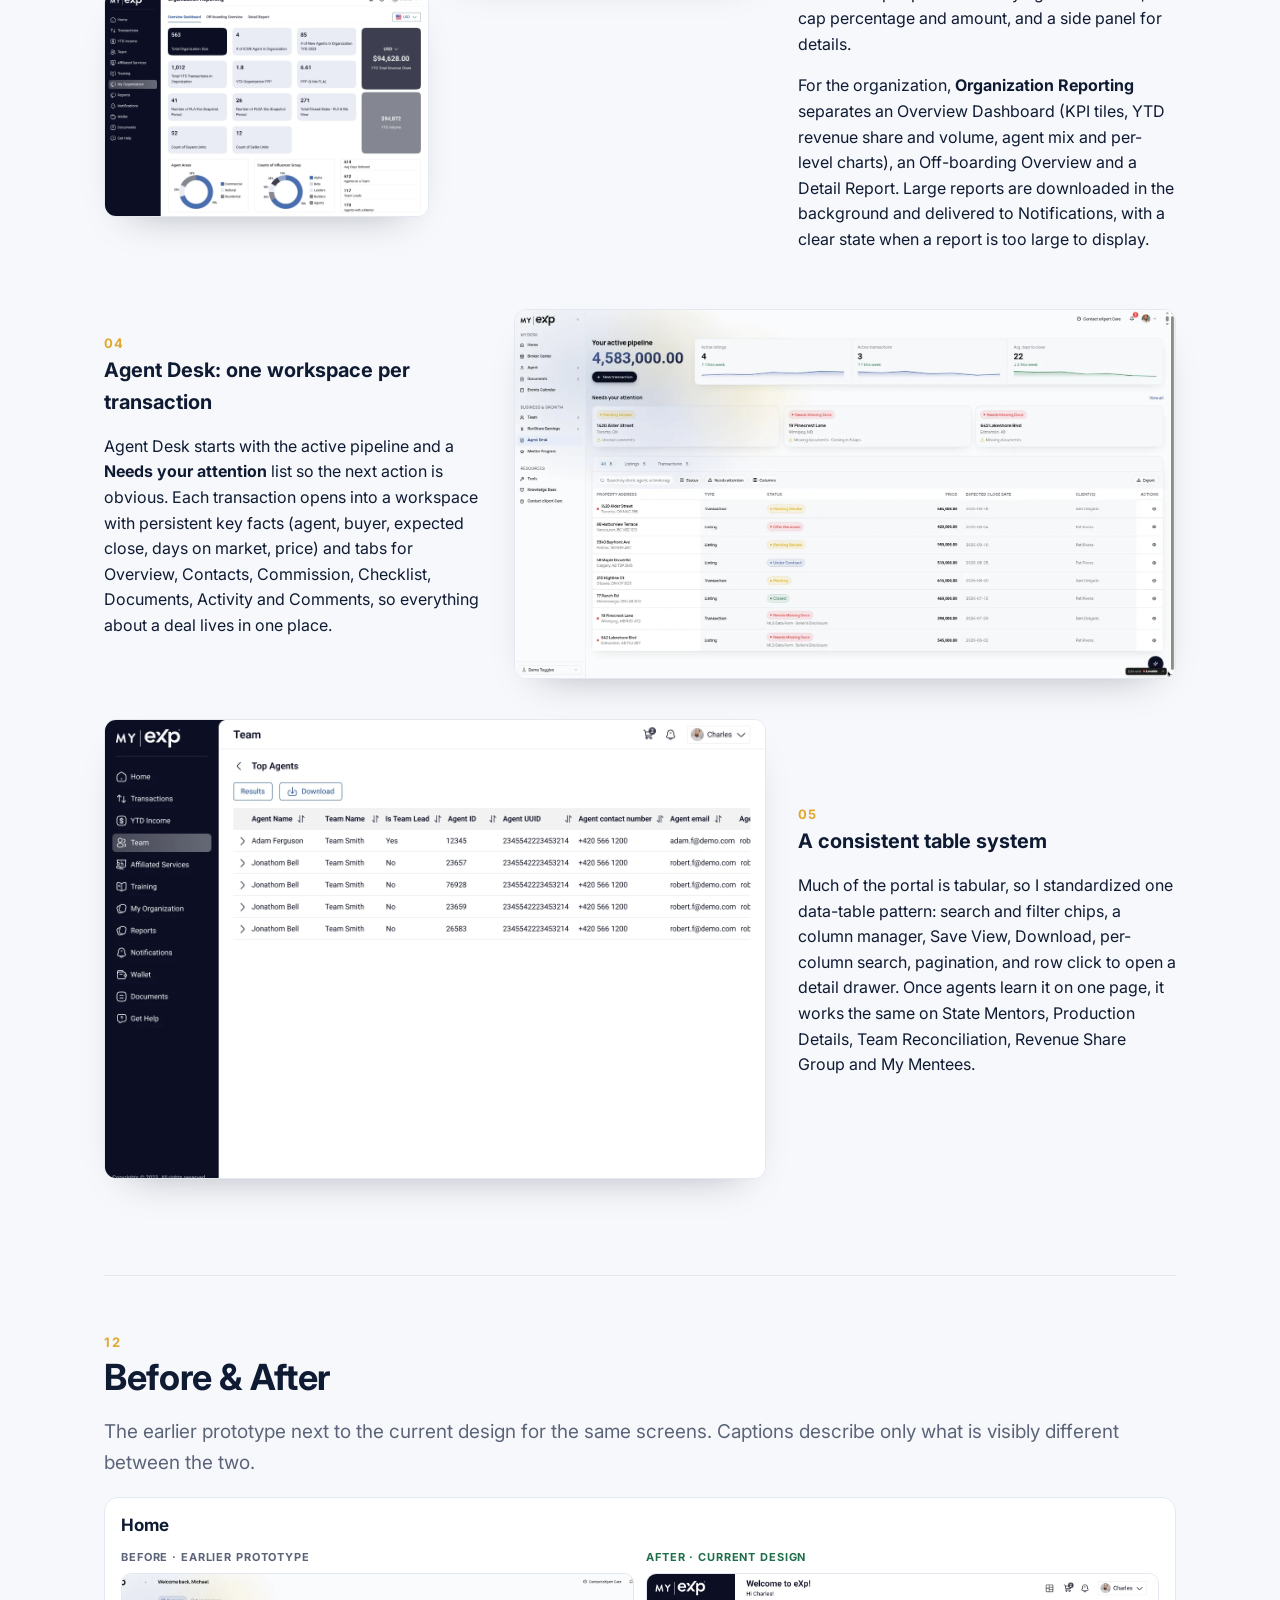
==== commit dd7dd517: "Remove Previous/Next project navigation and its styles" ====
--- a/index.html
+++ b/index.html
@@ -2,7 +2,7 @@
 <title>My eXp + MIRA — An AI-powered real estate platform · Suvarna Myneni</title>
 <meta name="description" content="Case study by Suvarna Myneni: My eXp + MIRA, an AI-powered real estate platform with an intelligent agent assistant. Designed in Figma and prototyped in Lovable.">
 <link rel="preconnect" href="https://fonts.googleapis.com"><link href="https://fonts.googleapis.com/css2?family=Inter:wght@400;500;600;700&display=swap" rel="stylesheet">
-<link rel="stylesheet" href="assets/style.css"><style>.cs-next{padding:64px 0 88px;border-top:1px solid var(--line)}.cs-next .wrap{display:flex;justify-content:space-between;gap:24px;flex-wrap:wrap}.cs-next .wrap>div{flex:1 1 240px}.cs-next a{display:block;font-weight:700;font-size:24px;line-height:1.3;color:var(--ink);text-decoration:none}.cs-next a:hover{text-decoration:underline}.cs-next small{display:block;color:var(--muted);font-weight:500;font-size:13px;text-transform:uppercase;letter-spacing:.06em}nav.top .back{font-weight:600;color:var(--ink);text-decoration:none;white-space:nowrap;display:inline-flex;align-items:center;min-height:44px}nav.top .back:hover{text-decoration:underline}nav.top .links a{display:inline-flex;align-items:center;min-height:44px}@media(max-width:860px){nav.top .btn{margin-left:auto}}.shots.one{grid-template-columns:1fr}img.v2.capcrop{aspect-ratio:1440/820;object-position:0 32%}img.v2{aspect-ratio:1440/1000;object-fit:cover;object-position:top;width:100%}.heroimg img.v2{aspect-ratio:1440/900}.badge2{display:inline-block;font-size:10px;font-weight:700;letter-spacing:.04em;text-transform:uppercase;padding:2px 6px;border-radius:999px;background:#e3f4ea;color:#1f6f4a;margin-left:6px;vertical-align:middle}.badge2.old{background:#eef0f5;color:#5d6680}.thumbs a .badge2{display:inline-block;padding:2px 6px;margin-left:4px}.ba{display:grid;gap:22px;margin-top:18px}.bapair{border:1px solid var(--line);border-radius:14px;background:var(--card,#fff);padding:14px 16px 16px}.bapair h3{margin:0 0 10px;font-size:17px}.bagrid{display:grid;grid-template-columns:1fr 1fr;gap:12px}.bagrid figure{margin:0}.bagrid a{display:block;border-radius:10px;overflow:hidden;border:1px solid var(--line)}.bagrid img{width:100%;aspect-ratio:16/10;object-fit:cover;object-position:top}.bagrid figcaption{font-size:11px;font-weight:700;letter-spacing:.08em;text-transform:uppercase;color:var(--muted,#6b7488);margin:0 0 6px}.bagrid figure.after figcaption{color:#1f6f4a}.bapair p{margin:10px 0 0;font-size:14px}.bapair .src{font-size:12px;color:var(--muted,#6b7488);margin-top:4px}@media(max-width:700px){.bagrid{grid-template-columns:1fr}}.subtitle{font-size:clamp(20px,2.4vw,26px);font-weight:600;color:var(--ink);margin:-6px 0 14px}
+<link rel="stylesheet" href="assets/style.css"><style>nav.top .back{font-weight:600;color:var(--ink);text-decoration:none;white-space:nowrap;display:inline-flex;align-items:center;min-height:44px}nav.top .back:hover{text-decoration:underline}nav.top .links a{display:inline-flex;align-items:center;min-height:44px}@media(max-width:860px){nav.top .btn{margin-left:auto}}.shots.one{grid-template-columns:1fr}img.v2.capcrop{aspect-ratio:1440/820;object-position:0 32%}img.v2{aspect-ratio:1440/1000;object-fit:cover;object-position:top;width:100%}.heroimg img.v2{aspect-ratio:1440/900}.badge2{display:inline-block;font-size:10px;font-weight:700;letter-spacing:.04em;text-transform:uppercase;padding:2px 6px;border-radius:999px;background:#e3f4ea;color:#1f6f4a;margin-left:6px;vertical-align:middle}.badge2.old{background:#eef0f5;color:#5d6680}.thumbs a .badge2{display:inline-block;padding:2px 6px;margin-left:4px}.ba{display:grid;gap:22px;margin-top:18px}.bapair{border:1px solid var(--line);border-radius:14px;background:var(--card,#fff);padding:14px 16px 16px}.bapair h3{margin:0 0 10px;font-size:17px}.bagrid{display:grid;grid-template-columns:1fr 1fr;gap:12px}.bagrid figure{margin:0}.bagrid a{display:block;border-radius:10px;overflow:hidden;border:1px solid var(--line)}.bagrid img{width:100%;aspect-ratio:16/10;object-fit:cover;object-position:top}.bagrid figcaption{font-size:11px;font-weight:700;letter-spacing:.08em;text-transform:uppercase;color:var(--muted,#6b7488);margin:0 0 6px}.bagrid figure.after figcaption{color:#1f6f4a}.bapair p{margin:10px 0 0;font-size:14px}.bapair .src{font-size:12px;color:var(--muted,#6b7488);margin-top:4px}@media(max-width:700px){.bagrid{grid-template-columns:1fr}}.subtitle{font-size:clamp(20px,2.4vw,26px);font-weight:600;color:var(--ink);margin:-6px 0 14px}
 main{min-width:0}
 main section.cs{padding:56px 0;border-top:1px solid var(--line);scroll-margin-top:70px}
 main section.cs:first-child{border-top:0}
@@ -102,7 +102,7 @@
 .tconfirm{background:#fde8e4;color:#9a3426;margin-left:6px}
 @media(max-width:900px){.stages{grid-template-columns:1fr 1fr}.mira-hero{grid-template-columns:1fr;padding:20px}}
 @media(max-width:560px){.stages{grid-template-columns:1fr}}
-</style><link rel="stylesheet" href="css/sm-footer.css?v=20261101e"><style>.sm-footer{--bg:#fdf0e2;--ink:#2b3236;--muted:#41484c;--accent:#a34728}</style>
+</style><style>.ag-explain{display:grid;grid-template-columns:.8fr 1.4fr;gap:26px;align-items:start;margin:14px 0 8px;padding:28px;border-radius:22px;background:linear-gradient(135deg,#1b2350 0%,#3d3a9e 55%,#6b4fd8 100%);color:#fff;box-shadow:0 30px 60px -36px rgba(40,35,120,.8)}.ag-ex-intro p{color:#dfe2ff;margin:14px 0 0;font-size:16px;line-height:1.55}.ag-cmp{background:#fff;color:var(--ink);border-radius:16px;overflow:hidden;font-size:14px}.ag-cmp-h,.ag-cmp-r{display:grid;grid-template-columns:1fr 1fr 1.25fr;gap:12px;padding:10px 14px;border-bottom:1px solid var(--line)}.ag-cmp-r:last-child{border-bottom:0}.ag-cmp-h{background:#f1f0fd;font-size:11.5px;font-weight:700;letter-spacing:.06em;text-transform:uppercase;color:#4b3fc4}.ag-cmp-r span:nth-child(2){color:var(--muted)}.ag-cmp-r span:nth-child(3){font-weight:500}.ag-entry,.ag-guard{display:grid;grid-template-columns:repeat(3,1fr);gap:12px;margin-top:12px}.ag-ctx{display:grid;gap:6px;margin-top:10px}.ag-ctx span{font-size:13px;background:#f5f6fb;border:1px solid var(--line);border-radius:10px;padding:6px 10px;color:var(--ink)}.ag-ctx b{display:block;font-size:11px;letter-spacing:.06em;text-transform:uppercase;color:#4b3fc4}.ag-arch-card{margin-top:14px}.ag-arch-top{display:flex;align-items:center;gap:10px;margin-bottom:12px}.ag-arch{list-style:none;margin:0;padding:0;display:grid;grid-template-columns:repeat(7,1fr);gap:22px}.ag-arch li{position:relative;background:#e8edf9;border:1.5px solid #3d5aa8;border-radius:14px;padding:12px 12px 14px;font-size:13px;line-height:1.4}.ag-arch li:not(:last-child):after{content:"→";position:absolute;right:-18px;top:50%;transform:translateY(-50%);color:#3d5aa8;font-weight:700;font-size:16px}.ag-arch i{font-style:normal;font-size:11px;font-weight:700;color:var(--gold);letter-spacing:.1em}.ag-arch b{display:block;margin:2px 0 4px;font-size:14px}.ag-arch span{color:var(--muted)}.ag-arch li.ag-tools{grid-column:span 1;background:#f1f0fd;border-color:#6b4fd8}.ag-src{display:flex;flex-wrap:wrap;gap:4px}.ag-src em{font-style:normal;font-size:11px;font-weight:600;background:#fff;border:1px solid #c9cdea;color:#3d3a9e;border-radius:999px;padding:1px 7px}.ag-arch li.ag-hitl{background:#fff6e0;border-color:#c48a12}.ag-arch li.ag-audit{background:#e3f4ea;border-color:#2f8a57}.ag-demo{background:#fff3cd;color:#7a5200;box-shadow:inset 0 0 0 1px #e6c56b;margin-left:4px;vertical-align:middle}.ag-scen{display:grid;grid-template-columns:repeat(3,1fr);gap:14px;margin-top:12px}.ag-sc{background:var(--card);border:1px solid var(--line);border-radius:16px;padding:16px;display:flex;flex-direction:column;gap:10px}.ag-sc-h{display:flex;justify-content:space-between;align-items:center}.ag-kind{font-size:11.5px;font-weight:700;letter-spacing:.08em;text-transform:uppercase;color:var(--muted)}.ag-sc .msg.user{margin:0 0 0 auto;max-width:90%}.ag-steps{list-style:none;margin:0;padding:0;counter-reset:st;display:grid;gap:8px}.ag-steps li{counter-increment:st;position:relative;padding:8px 10px 8px 34px;border:1px solid var(--line);border-radius:12px;background:#fbfbfe;font-size:13.5px;line-height:1.45}.ag-steps li:before{content:counter(st);position:absolute;left:9px;top:9px;width:18px;height:18px;border-radius:50%;background:#4b3fc4;color:#fff;font-size:11px;font-weight:700;display:grid;place-items:center}.ag-steps b{display:block;font-size:13.5px}.ag-steps span{display:block;color:var(--muted)}.ag-steps em{display:inline-block;margin-top:5px;font-style:normal;font-size:11px;font-weight:600;color:var(--brand);background:var(--brand2);border-radius:999px;padding:1px 8px}.ag-mini{display:flex;flex-wrap:wrap;gap:6px;margin-top:10px}.ag-mini .chip{font-size:12px;padding:4px 10px}.ag-cite{font-size:12px;color:#3d3a9e;background:#f1f0fd;border-radius:8px;padding:4px 9px}.ag-unsure{font-size:13px;background:#f5f6fb;border:1px dashed #b7c0d4;border-radius:10px;padding:7px 10px}.ag-mem{font-size:13px;background:#f5f6fb;border:1px solid var(--line);border-radius:10px;padding:6px 10px}.ag-mem u{color:var(--brand);text-decoration:none;font-weight:600;margin-left:8px}.ag-dec{display:grid;grid-template-columns:repeat(2,1fr);gap:12px;margin-top:12px}.ag-dec>div{background:var(--card);border:1px solid var(--line);border-radius:14px;padding:16px}.ag-dec b{display:block;font-size:16px;margin-bottom:6px}.ag-dec p{margin:6px 0 0;font-size:14px;line-height:1.5}.ag-dec p span{display:inline-block;min-width:66px;font-size:11px;font-weight:700;letter-spacing:.08em;text-transform:uppercase;color:var(--gold);margin-right:6px}@media(max-width:1000px){.ag-arch{grid-template-columns:repeat(4,1fr)}.ag-arch li:nth-child(4n):after{display:none}.ag-scen{grid-template-columns:1fr 1fr}}@media(max-width:860px){.ag-explain{grid-template-columns:1fr;padding:20px}.ag-entry,.ag-guard{grid-template-columns:1fr 1fr}}@media(max-width:620px){.ag-arch{grid-template-columns:1fr;gap:20px}.ag-arch li:not(:last-child):after{content:"↓";right:auto;left:50%;top:auto;bottom:-19px;transform:translateX(-50%)}.ag-arch li:nth-child(4n):after{display:block}.ag-scen,.ag-entry,.ag-guard,.ag-dec{grid-template-columns:1fr}.ag-cmp-h{display:none}.ag-cmp-r{grid-template-columns:1fr;gap:2px}.ag-cmp-r span:nth-child(2):before{content:"Chatbot: ";font-weight:600}.ag-cmp-r span:nth-child(3):before{content:"MIRA: ";font-weight:700;color:#4b3fc4}}.ag-try{display:flex;align-items:center;justify-content:space-between;gap:16px;flex-wrap:wrap;margin:18px 0 6px;padding:16px 20px;border:1px solid #c9cdea;border-radius:16px;background:#f7f6ff}.ag-try b{display:block;font-size:17px}.ag-try span{font-size:14px;color:var(--muted)}.ag-pages{margin-top:14px}.ag-pg{display:grid;grid-template-columns:repeat(3,1fr);gap:10px}.ag-pg div{display:flex;flex-wrap:wrap;gap:6px;align-items:center;background:#f5f6fb;border:1px solid var(--line);border-radius:12px;padding:10px 12px}.ag-pg b{width:100%;font-size:11.5px;letter-spacing:.06em;text-transform:uppercase;color:#4b3fc4}.ag-pg .chip{font-size:12px;padding:3px 10px}.ag-shots{display:grid;grid-template-columns:2.2fr 1fr;gap:14px;margin-top:14px;align-items:start}.ag-shots figure{margin:0}.ag-shots a{display:block;border-radius:12px;overflow:hidden;border:1px solid var(--line);box-shadow:0 18px 40px -26px rgba(61,90,168,.6)}.ag-shots figcaption{font-size:12.5px;color:var(--muted);margin-top:6px}.ag-shots.three{grid-template-columns:1fr 2.4fr}.ag-arch u{display:inline-block;margin-top:6px;text-decoration:none;font-size:10px}.ag-scen{grid-template-columns:repeat(2,1fr)!important}@media(max-width:860px){.ag-pg{grid-template-columns:1fr 1fr}.ag-shots,.ag-shots.three{grid-template-columns:1fr}}@media(max-width:620px){.ag-pg,.ag-scen{grid-template-columns:1fr!important}}</style><link rel="stylesheet" href="css/sm-footer.css?v=20261101e"><style>.sm-footer{--bg:#fdf0e2;--ink:#2b3236;--muted:#41484c;--accent:#a34728}</style>
 </head><body>
 <nav class="top"><div class="wrap"><a class="back" href="https://suvarnamyneni.github.io/">← All work</a><div class="links"><a href="#overview">Overview</a><a href="#problem">Problem</a><a href="#mira">MIRA</a><a href="#dashboard">Dashboards</a><a href="#before-after">Before &amp; After</a><a href="https://suvarnamyneni.github.io/">Portfolio</a></div><a class="btn" href="#mira">See MIRA →</a></div></nav>
 <header class="hero"><div class="wrap">
@@ -311,15 +311,30 @@
 
 <p class="lead">MIRA is designed to go beyond a traditional chatbot. Rather than a help widget that answers FAQs, it is an assistant that understands what the agent is trying to do, uses the context of their business, and helps them act, with the agent always in control.</p>
 <div class="mira-hero"><div class="mh-text"><span class="mh-eyebrow">MIRA · Intelligent agent assistant</span><h3>Ask in plain words. Get an answer grounded in your business, and stay in control of the next step.</h3><p>An example scenario showing how MIRA turns a question about capping into a clear answer, a visual progress summary and a suggested next step that the agent chooses to take.</p></div>
-<div class="convo" role="figure" aria-label="Example MIRA conversation about annual cap progress"><div class="convo-top"><b>MIRA</b><span>Example scenario · Demo data</span></div>
-<div class="msg user">How close am I to reaching my annual cap?</div>
-<div class="msg bot"><p>You’re making good progress toward your annual cap.</p>
-<div class="ctiles"><div><b>$12,500</b><span>Annual cap target</span></div><div><b>$9,250</b><span>Paid toward cap</span></div></div>
-<div class="cbar"><i style="width:74%"></i></div><p class="cbar-l">74% completed · $3,250 remaining</p>
-<p>You are approaching your annual cap. Would you like to review your production details?</p>
+<div class="convo" role="figure" aria-label="Example MIRA conversation about annual cap progress"><div class="convo-top"><b>MIRA</b><span>Demo data from the prototype</span></div>
+<div class="msg user">Am I on track to hit my cap?</div>
+<div class="msg bot"><p>You’re 50% toward your $16K cap with $8,000 contributed so far. At your current pace, you’ll cap in approximately 6 months.</p>
+<div class="ctiles"><div><b>$16,000</b><span>Annual cap</span></div><div><b>$8,000</b><span>Contributed so far</span></div></div>
+<div class="cbar"><i style="width:50%"></i></div><p class="cbar-l">50% complete · $8,000 remaining</p>
+<p>Would you like to review your production details?</p>
 <div class="chips2"><span class="chip pri">Review production details</span><span class="chip">Not now</span></div></div>
 </div></div>
-<p class="note">Illustrative figures for the prototype, not actual eXp agent data.</p>
+<p class="note">The question, answer and cap figures are demo data from the Lovable prototype, not real eXp agent data. The progress tiles and next-step chips are a designed pattern built on that answer.</p>
+
+<div class="ag-try"><div><b>Try the live prototype</b><span>The Mira AI panel, page-aware suggestions, insight cards, pin to dashboard, voice, full screen and history, built in Lovable.</span></div><a class="btn" href="https://screenstory-synthetic-scenes.lovable.app/" target="_blank" rel="noopener">Open the prototype ↗</a></div>
+<p class="note">The prototype uses scripted responses to validate the interaction model. Figures marked <span class="tag ag-demo">Demo data from the prototype</span> are quoted from it and are not real eXp agent data.</p>
+
+<h3 class="sub">What “agentic AI” means in My eXp</h3>
+<div class="ag-explain"><div class="ag-ex-intro"><span class="mh-eyebrow">Chatbot vs. agentic assistant</span><p>A chatbot answers the question in front of it. An agentic assistant works out what the agent is trying to get done, uses the context of the page they are on, pulls the right data, and acts on their workspace once they confirm. In the prototype, that action is pinning an insight to the dashboard.</p></div>
+<div class="ag-cmp" role="table" aria-label="How a chatbot and an agentic assistant differ">
+<div class="ag-cmp-h" role="row"><span role="columnheader"></span><span role="columnheader">Typical chatbot</span><span role="columnheader">MIRA, agentic</span></div>
+<div class="ag-cmp-r" role="row"><b role="rowheader">Understands intent</b><span role="cell">Matches keywords to an FAQ</span><span role="cell">Reads the goal behind the words: insight, find, do or get help</span></div>
+<div class="ag-cmp-r" role="row"><b role="rowheader">Knows the context</b><span role="cell">Same greeting everywhere</span><span role="cell">The welcome message and suggestions change with the page, from Dashboard to RevShare</span></div>
+<div class="ag-cmp-r" role="row"><b role="rowheader">Uses tools and data</b><span role="cell">Generic help articles</span><span role="cell">The agent’s GCI, listings, pipeline, cap and revenue share, shown as insight cards</span></div>
+<div class="ag-cmp-r" role="row"><b role="rowheader">Takes action</b><span role="cell">Sends a link and stops</span><span role="cell">Pins an insight to the dashboard and confirms that it’s done. Bigger actions wait for approval</span></div>
+<div class="ag-cmp-r" role="row"><b role="rowheader">Remembers context</b><span role="cell">Starts fresh every time</span><span role="cell">Auto-titled conversations in a searchable history</span></div>
+</div></div>
+
 
 <div class="grid2 mira-proto"><div class="card"><h3>In the prototype</h3><ul class="clean"><li>Floats on every screen, one click away from Home and every other area</li><li>Opens with a greeting, suggested prompts (GCI trends, listing velocity, active pipeline) and chat history</li><li>Answers with chart insight cards that can be pinned to the dashboard</li><li>The same MIRA panel powers AI chat support in Contact eXpert Care, so help and insights share one entry point</li></ul><p class="note">MIRA’s answers in the prototype are scripted to demonstrate the experience.</p></div>
 <div class="shots"><a href="img/16-assistant-chat.webp" target="_blank" rel="noopener"><img loading="lazy" src="img/16-assistant-chat.webp" alt="MIRA assistant" width="1600" height="893"></a><a href="img/17-assistant-answer.webp" target="_blank" rel="noopener"><img loading="lazy" src="img/17-assistant-answer.webp" alt="MIRA — GCI Trends answer" width="1600" height="893"></a></div></div>
@@ -352,6 +367,36 @@
 <rect x="250" y="206" width="420" height="34" rx="17" fill="#fff" stroke="#c48a12"/><text x="460" y="228" font-size="13.5" font-weight="600" fill="#7a5200">Recovery: clarify · offer options · hand off to eXpert Care</text>
 <text x="510" y="266" font-size="12.5" fill="#5b6478">Unclear, declined or failed at any step → recover and return to intent</text>
 </g></svg></div>
+
+<h3 class="sub">How MIRA is built into My eXp</h3>
+<p>MIRA isn’t a separate app. It sits inside every page of the portal and feeds back into the agent’s own Home.</p>
+<div class="ag-entry"><div class="cap"><span class="tag tprototyped">Prototyped (Lovable)</span><h4>Floating sparkle button</h4><p>It’s on every page and opens the Mira AI panel. The panel has voice mode, attachments, full screen and history.</p></div>
+<div class="cap"><span class="tag tprototyped">Prototyped (Lovable)</span><h4>“Start AI Chat” in Help</h4><p>The Help page’s Start AI Chat button opens the same Mira panel, so support and insights share one entry point.</p></div>
+<div class="cap"><span class="tag troadmap">Roadmap</span><h4>Proactive nudges</h4><p>MIRA would speak first when something is time-sensitive, for example “You’re halfway to your cap”. Each nudge would come with one next step and a way to dismiss it.</p></div></div>
+
+<div class="card ag-pages"><div class="ag-arch-top"><b>Context awareness: suggestions change by page</b><span class="tag tprototyped">Prototyped (Lovable)</span></div>
+<div class="ag-pg"><div><b>Dashboard</b><span class="chip">GCI Trends</span><span class="chip">Listing Velocity</span><span class="chip">Active Pipeline</span></div>
+<div><b>Transactions</b><span class="chip">Pending Deals</span><span class="chip">Closed This Month</span><span class="chip">Avg Days to Close</span></div>
+<div><b>ICON</b><span class="chip">ICON Progress</span><span class="chip">Cap Status</span><span class="chip">Production Goals</span></div>
+<div><b>RevShare</b><span class="chip">Earnings</span><span class="chip">Org Growth</span><span class="chip">Sponsor Tree</span></div>
+<div><b>Team</b><span class="chip">Performance</span><span class="chip">Top Producers</span><span class="chip">Volume</span></div>
+<div><b>Referrals</b><span class="chip">New Referral</span><span class="chip">Pending</span><span class="chip">Splits</span></div></div>
+<p class="note">The welcome message changes with the page too. On ICON it offers help with ICON progress, cap status, production goals and award tiers.</p></div>
+
+<div class="ag-shots"><figure><a href="img-v2/mira-proto-welcome.webp" target="_blank" rel="noopener"><img loading="lazy" src="img-v2/mira-proto-welcome.webp" width="1170" height="860" alt="My eXp Home with the Mira AI panel open, showing the welcome message and the GCI Trends, Listing Velocity and Active Pipeline suggestion chips"></a><figcaption>The Mira panel opened from Home, with the Dashboard suggestions</figcaption></figure>
+<figure><a href="img-v2/mira-proto-gci-card.webp" target="_blank" rel="noopener"><img loading="lazy" src="img-v2/mira-proto-gci-card.webp" width="420" height="580" alt="Mira panel showing a Monthly GCI Trend chart card with a pin icon, three insight bullets and two follow-up chips"></a><figcaption>An insight card: chart, 3 bullets, 2 follow-ups and a pin</figcaption></figure></div>
+
+<div class="card ag-arch-card"><div class="ag-arch-top"><b>Request pipeline</b><span class="tag tdesigned">Designed pattern</span></div>
+<ol class="ag-arch" aria-label="MIRA request pipeline">
+<li><i>1</i><b>Agent request</b><span>Typed, a suggestion chip, voice or a nudge</span><u class="tag tprototyped">Prototyped</u></li>
+<li><i>2</i><b>Intent understanding</b><span>Insight, find, do a task or get help</span><u class="tag tdesigned">Designed</u></li>
+<li><i>3</i><b>Plan</b><span>Which steps, in which order</span><u class="tag tdesigned">Designed</u></li>
+<li class="ag-tools"><i>4</i><b>Tool calls into My eXp data</b><span class="ag-src"><em>Earnings</em><em>Revenue share</em><em>Cap</em><em>Onboarding tasks</em><em>Transactions</em></span><u class="tag troadmap">Roadmap</u></li>
+<li><i>5</i><b>Response card</b><span>Streamed summary, chart, 3 bullets, 2 follow-ups</span><u class="tag tprototyped">Prototyped</u></li>
+<li class="ag-hitl"><i>6</i><b>Confirmation</b><span>Pin to Dashboard is confirmed in the prototype. Transactions and payouts need human approval</span><u class="tag tdesigned">Designed</u></li>
+<li class="ag-audit"><i>7</i><b>History and audit log</b><span>The searchable history is prototyped. A full action audit log is planned</span><u class="tag troadmap">Roadmap</u></li>
+</ol>
+<p class="note">In the prototype, steps 2 to 4 are scripted responses. In production they would be real intent handling and tool calls into My eXp data.</p></div>
 </section>
 
 <section id="conversational" class="cs "><div class="secnum">14</div><h2>Conversational UX &amp; AI Workflows</h2>
@@ -364,6 +409,66 @@
 <li><b>Act</b> <span class="tag tdesigned">Designed pattern</span><br>Ask to get paid → MIRA opens Get Paid Now with the fee and total → agent confirms</li>
 <li><b>Next step</b> <span class="tag troadmap">Roadmap</span><br>MIRA flags a deal that needs attention and prepares the next task for approval</li>
 </ol></div></div>
+
+<h3 class="sub">Agent workflow walkthroughs</h3>
+<p>Three flows taken from the prototype, plus one planned multi-step flow. Each step shows what MIRA does and which data it reads. <span class="tag ag-demo">Demo data from the prototype</span></p>
+<div class="ag-scen">
+<article class="ag-sc"><div class="ag-sc-h"><span class="tag tprototyped">Prototyped (Lovable)</span><span class="ag-kind">Insight → act</span></div>
+<div class="msg user">Show me my GCI trends</div>
+<ol class="ag-steps">
+<li><b>Stream the answer</b><span>“Your GCI is trending upward! You’ve earned $279K this year, which is 23% higher than last year.”</span><em>GCI</em></li>
+<li><b>Show the insight card</b><span>Monthly GCI Trend chart with 3 bullets and 2 follow-ups: “How does this compare to my team?” and “Projected revenue next quarter?”</span><em>GCI · earnings</em></li>
+<li><b>Agent taps Pin to Dashboard</b><span>MIRA acts on the agent’s workspace</span><em>Home layout</em></li>
+<li><b>Confirm the action</b><span>“✅ Done! I’ve pinned Monthly GCI Trend to your dashboard.” with a View on Dashboard button</span><em>Confirmation</em></li>
+<li><b>Card lands on Home</b><span>It appears under Pinned Mira Insights. In Customize mode it can be dragged or removed</span><em>Home layout</em></li>
+</ol></article>
+<article class="ag-sc"><div class="ag-sc-h"><span class="tag tprototyped">Prototyped (Lovable)</span><span class="ag-kind">Insight</span></div>
+<div class="msg user">Listing Velocity</div>
+<ol class="ag-steps">
+<li><b>Suggestion chip from the Dashboard</b><span>One tap, no typing</span><em>Page context</em></li>
+<li><b>Stream the answer</b><span>“Average days on market is 18 days vs 32 market average.”</span><em>Listings</em></li>
+<li><b>Show the insight card</b><span>“Selling 15% faster than market average” · “Average days on market: 18 days” · “Price-to-list ratio improved to 98.5%”</span><em>Listings</em></li>
+<li><b>Offer follow-ups</b><span>“Which listings are slowest?” and “How can I improve velocity?”</span><em>Next question</em></li>
+</ol></article>
+<article class="ag-sc"><div class="ag-sc-h"><span class="tag tprototyped">Prototyped (Lovable)</span><span class="ag-kind">Insight</span></div>
+<div class="msg user">Am I on track to hit my cap?</div>
+<ol class="ag-steps">
+<li><b>Read cap progress</b><span>“You’re 50% toward your $16K cap with $8,000 contributed so far.”</span><em>Cap</em></li>
+<li><b>Project forward</b><span>“At your current pace, you’ll cap in approximately 6 months.”</span><em>Cap · production</em></li>
+<li><b>Save to history</b><span>Auto-titled “Cap Status Check” and searchable later</span><em>Conversation history</em></li>
+</ol></article>
+<article class="ag-sc"><div class="ag-sc-h"><span class="tag troadmap">Roadmap</span><span class="ag-kind">Multi-step task</span></div>
+<div class="msg user">Which deals need attention?</div>
+<ol class="ag-steps">
+<li><b>Start from the pipeline card</b><span>“8 active deals worth $2.4M total” · “3 deals expected to close this month”</span><em>Transactions</em></li>
+<li><b>Plan</b><span>Find deals with missing documents or deadlines coming up</span><em>Transactions · documents</em></li>
+<li><b>Prepare the next task</b><span>For example, a document request or checklist item, ready for review</span><em>Transactions</em></li>
+<li><b>Human confirmation</b><span>Nothing is sent or submitted until the agent approves it</span><em>Confirmation · audit log</em></li>
+</ol></article>
+</div>
+<div class="ag-shots three"><figure><a href="img-v2/mira-proto-pin-confirm.webp" target="_blank" rel="noopener"><img loading="lazy" src="img-v2/mira-proto-pin-confirm.webp" width="420" height="580" alt="Mira panel confirming: Done! I've pinned Monthly GCI Trend to your dashboard, with a View on Dashboard button"></a><figcaption>Pin confirmation</figcaption></figure>
+<figure class="wide"><a href="img-v2/mira-proto-pinned-home.webp" target="_blank" rel="noopener"><img loading="lazy" src="img-v2/mira-proto-pinned-home.webp" width="1150" height="385" alt="Home page with a Pinned Mira Insights section showing a pinned chart card above Mission Control"></a><figcaption>Pinned Mira Insights on Home</figcaption></figure>
+<figure><a href="img-v2/mira-proto-voice.webp" target="_blank" rel="noopener"><img loading="lazy" src="img-v2/mira-proto-voice.webp" width="420" height="580" alt="Mira Voice mode showing spoken questions and large-type answers"></a><figcaption>Mira Voice mode</figcaption></figure>
+<figure class="wide"><a href="img-v2/mira-proto-history.webp" target="_blank" rel="noopener"><img loading="lazy" src="img-v2/mira-proto-history.webp" width="1055" height="510" alt="Mira history page with a search box, a date filter, and auto-titled conversations: GCI Analysis, Listing Velocity, Pipeline Overview, Cap Status Check, Revenue Projections"></a><figcaption>Searchable, auto-titled history with date filters</figcaption></figure></div>
+<p class="note">Quotes and figures are demo data from the prototype, which uses scripted responses to validate the interaction model. Other scripted answers include a Q2 projection of “$82K, a 15% increase over Q1”.</p>
+
+<h3 class="sub">Guardrails and trust UX</h3>
+<div class="ag-guard">
+<div class="cap"><span class="tag tprototyped">Prototyped (Lovable)</span> <span class="tag tdesigned">Designed pattern</span><h4>Confirm before acting</h4><p>Pinning is confirmed in the chat, with a link to see the result. Sending, submitting or paying would show a review step first: what will happen, to whom, and the amount.</p><div class="ag-mini"><span class="ag-cite">✅ Done! I’ve pinned Monthly GCI Trend to your dashboard.</span></div></div>
+<div class="cap"><span class="tag tdesigned">Designed pattern</span><h4>Sources on every answer</h4><p>Each answer card would say where its numbers came from and how fresh they are, so the agent can check them.</p><div class="ag-mini"><span class="ag-cite">Source: Cap · Earnings · updated today</span></div></div>
+<div class="cap"><span class="tag tprototyped">Prototyped (Lovable)</span> <span class="tag tdesigned">Designed pattern</span><h4>Fallback and “I’m not sure”</h4><p>When a question is out of scope, the prototype explains what Mira can help with and suggests a question to try. The design adds a confidence state and a clarifying question.</p><div class="ag-mini"><span class="ag-unsure">“I can help you with insights about your GCI trends, listing velocity, or pipeline.”</span></div></div>
+<div class="cap"><span class="tag tdesigned">Designed pattern</span><h4>Escalate to a person</h4><p>Contact eXpert Care for account and payment issues, the circle lead for team and mentoring questions. The conversation goes along with the handoff.</p></div>
+<div class="cap"><span class="tag tdesigned">Designed pattern</span><h4>Privacy: your data only</h4><p>MIRA works with the signed-in agent’s permissions. A sponsor sees only what the sponsorship program shares, never another agent’s earnings.</p></div>
+<div class="cap"><span class="tag tprototyped">Prototyped (Lovable)</span> <span class="tag troadmap">Roadmap</span><h4>History and editable memory</h4><p>History can be searched and filtered by date, and deleting a conversation asks for confirmation first. Planned next: a memory list that the agent can edit or clear.</p><div class="ag-mini"><span class="ag-mem">Prefers weekly summaries <u>Edit</u> <u>Forget</u></span></div></div>
+</div>
+
+<h3 class="sub">Design decisions for AI UX</h3>
+<div class="ag-dec">
+<div><b>Response cards, not walls of text</b> <span class="tag tprototyped">Prototyped (Lovable)</span><p><span>Decision</span>One streamed sentence, then a chart card with exactly 3 bullets and 2 follow-up chips.</p><p><span>Why</span>A card can be scanned at a glance and pinned to Home, where it stays useful after the chat is closed.</p></div>
+<div><b>Suggested prompts that change by page</b> <span class="tag tprototyped">Prototyped (Lovable)</span><p><span>Decision</span>Every page opens with its own welcome and 3 chips, never a blank box.</p><p><span>Why</span>The chips show what MIRA can do in that context and teach agents how to phrase a request.</p></div>
+<div><b>Inline actions</b> <span class="tag tprototyped">Prototyped (Lovable)</span><p><span>Decision</span>Actions sit inside the answer: Pin to Dashboard, View on Dashboard and the follow-up chips.</p><p><span>Why</span>Acting on an answer takes one tap and comes with a visible confirmation. Larger actions add a review step.</p></div>
+<div><b>Error and fallback states</b> <span class="tag tdesigned">Designed pattern</span><p><span>Decision</span>Say what happened, offer 2 ways forward and offer a person. The prototype already steers out-of-scope questions back to what MIRA can answer.</p><p><span>Why</span>A wrong answer costs more trust than “I don’t know”. Recovery keeps the agent moving.</p></div>
+</div>
 
 </section>
 
@@ -430,10 +535,6 @@
 </section>
 </main></div>
 
-<div class="cs-next"><div class="wrap">
-  <div><small>Previous</small><a href="https://suvarnamyneni.github.io/work/deal-desk/">Deal Desk</a></div>
-  <div style="text-align:right"><small>Next project</small><a href="https://suvarnamyneni.github.io/perfect-properties-case-study/">Perfect Properties</a></div>
-</div></div>
 
 <footer class="sm-footer" role="contentinfo">
   <div class="sm-footer-inner">
